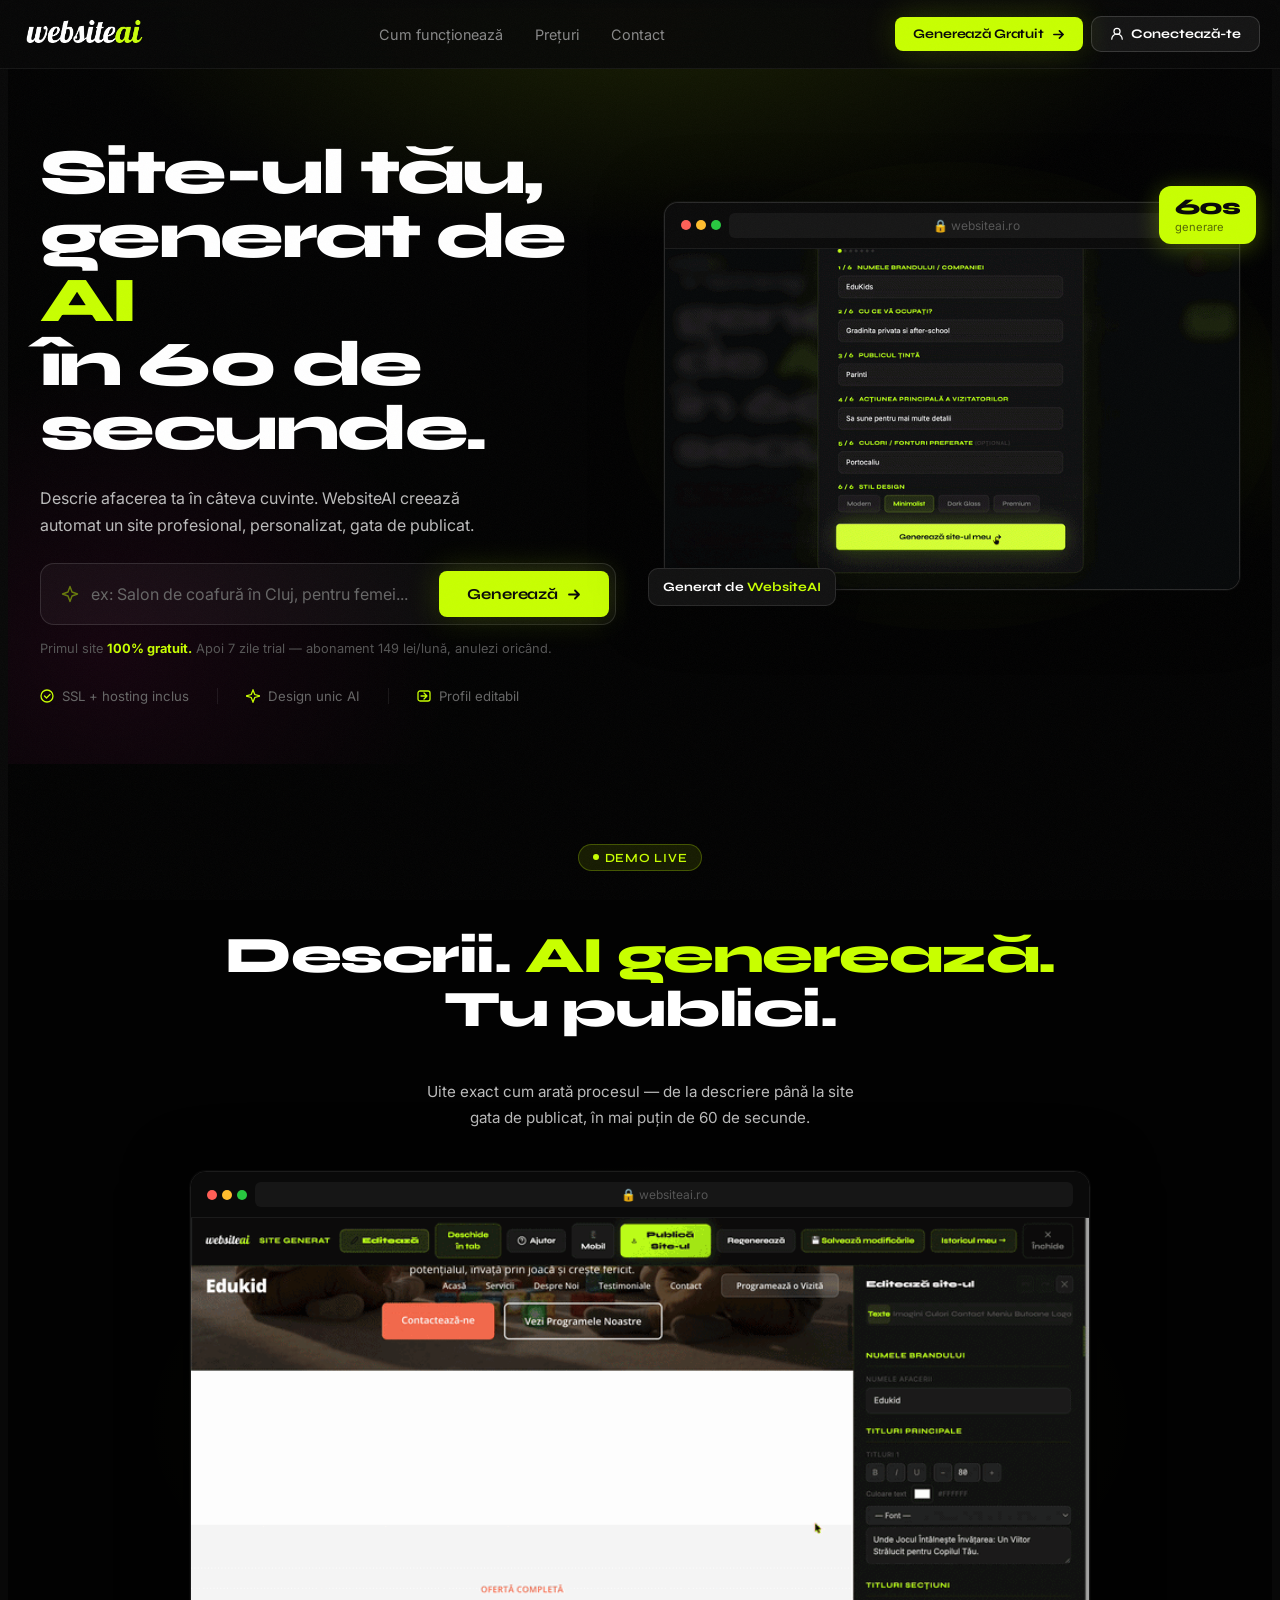
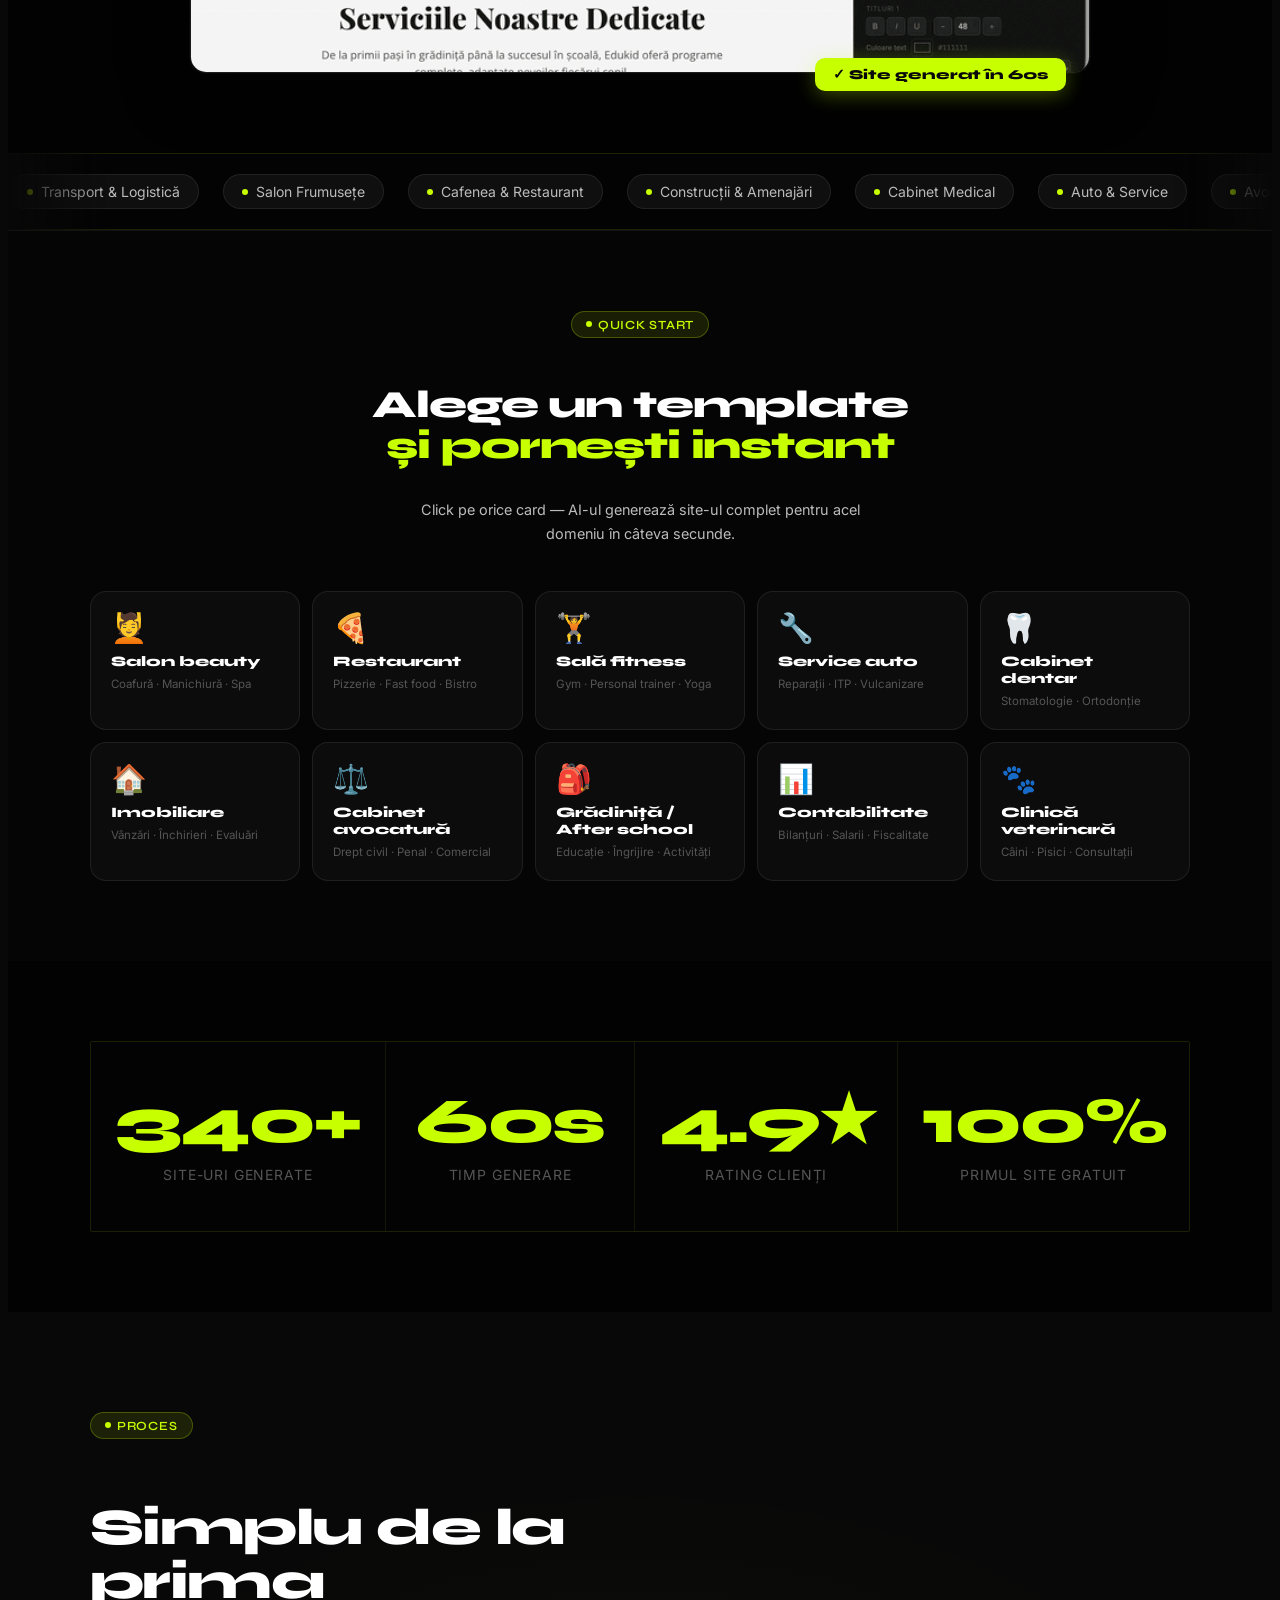
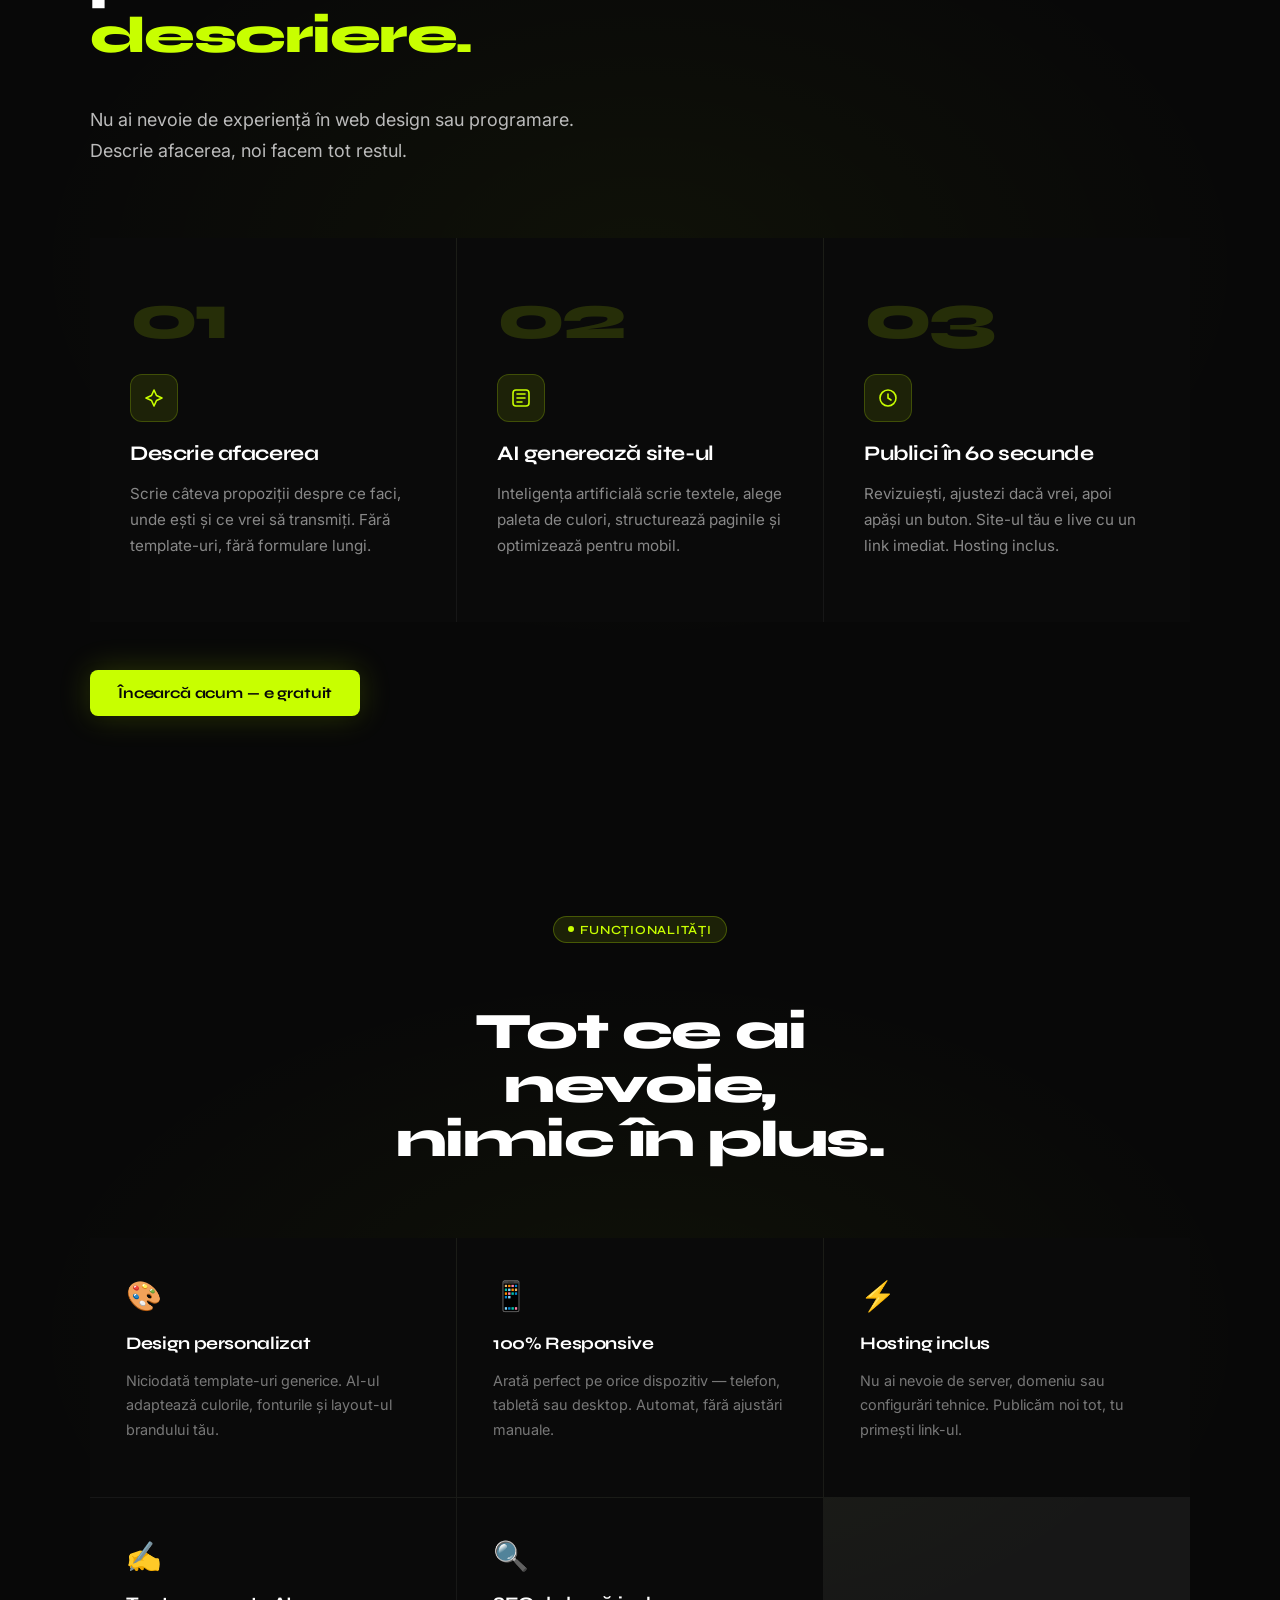
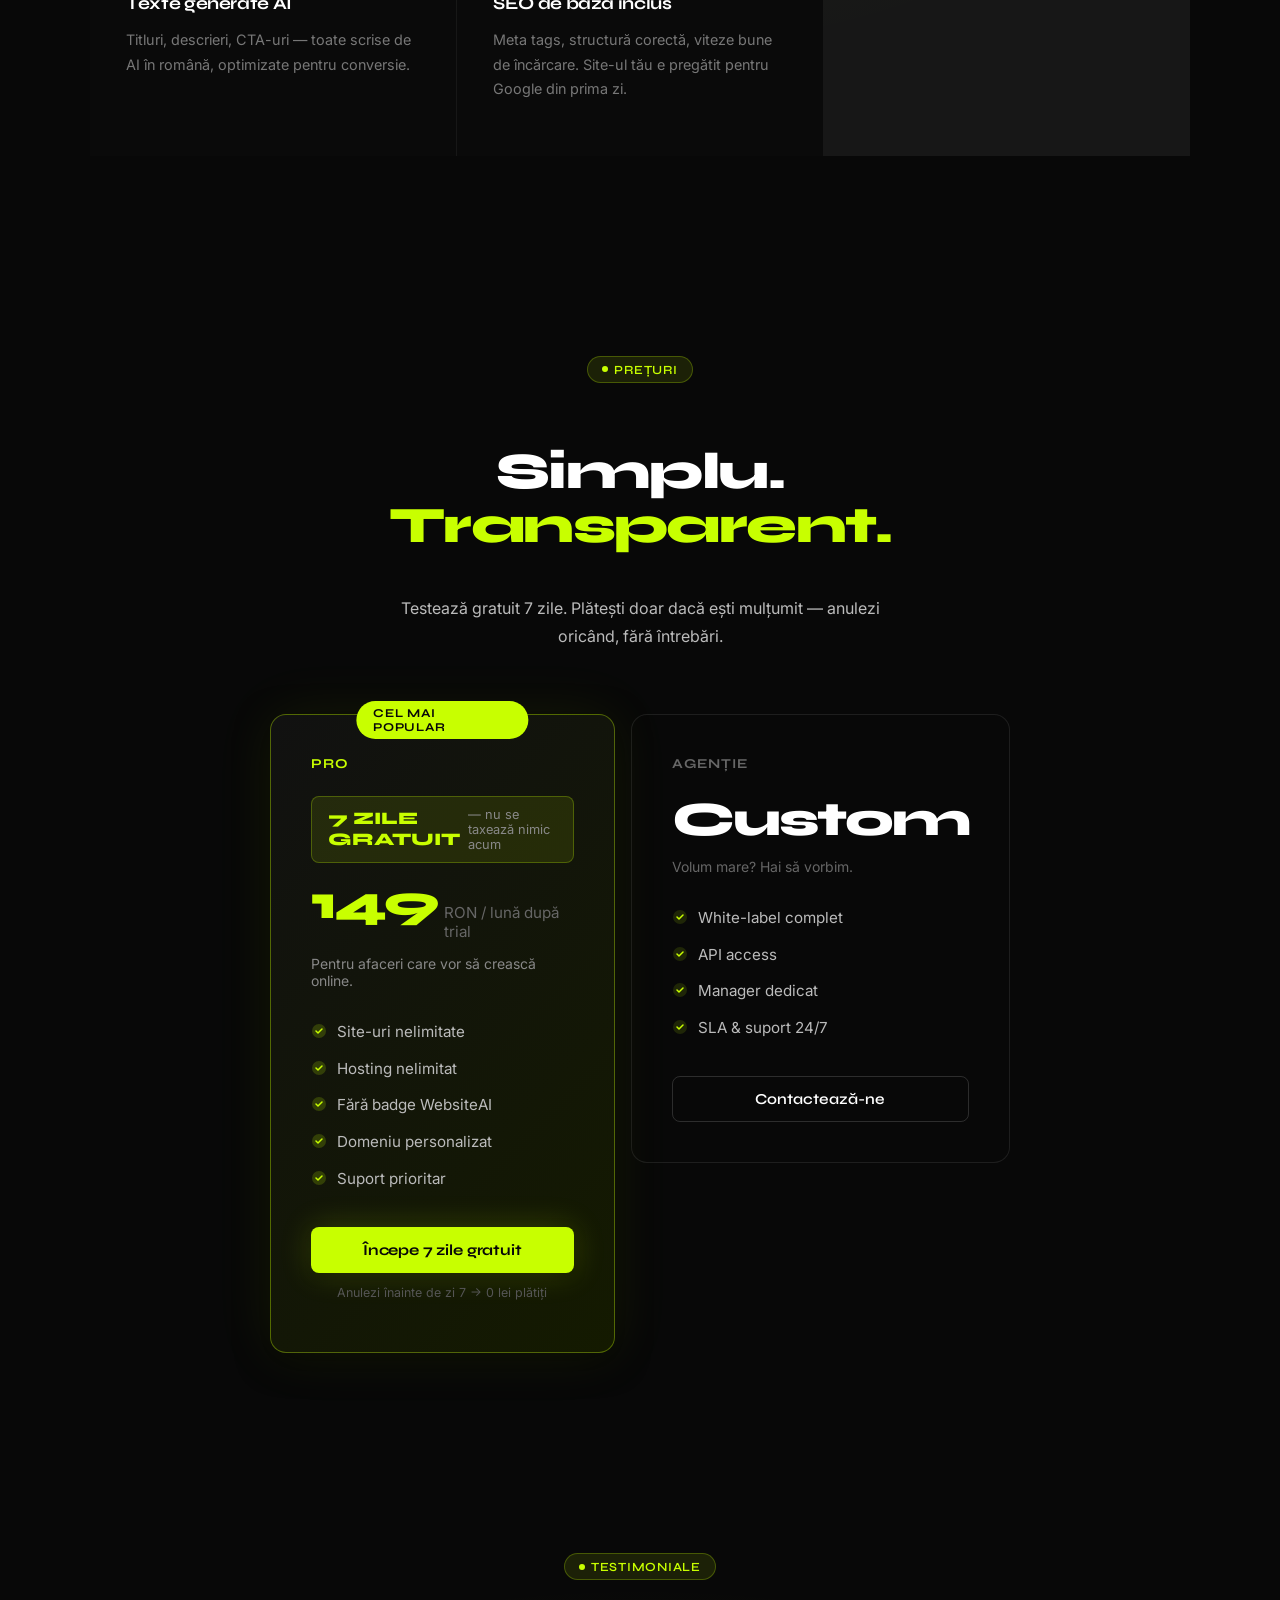
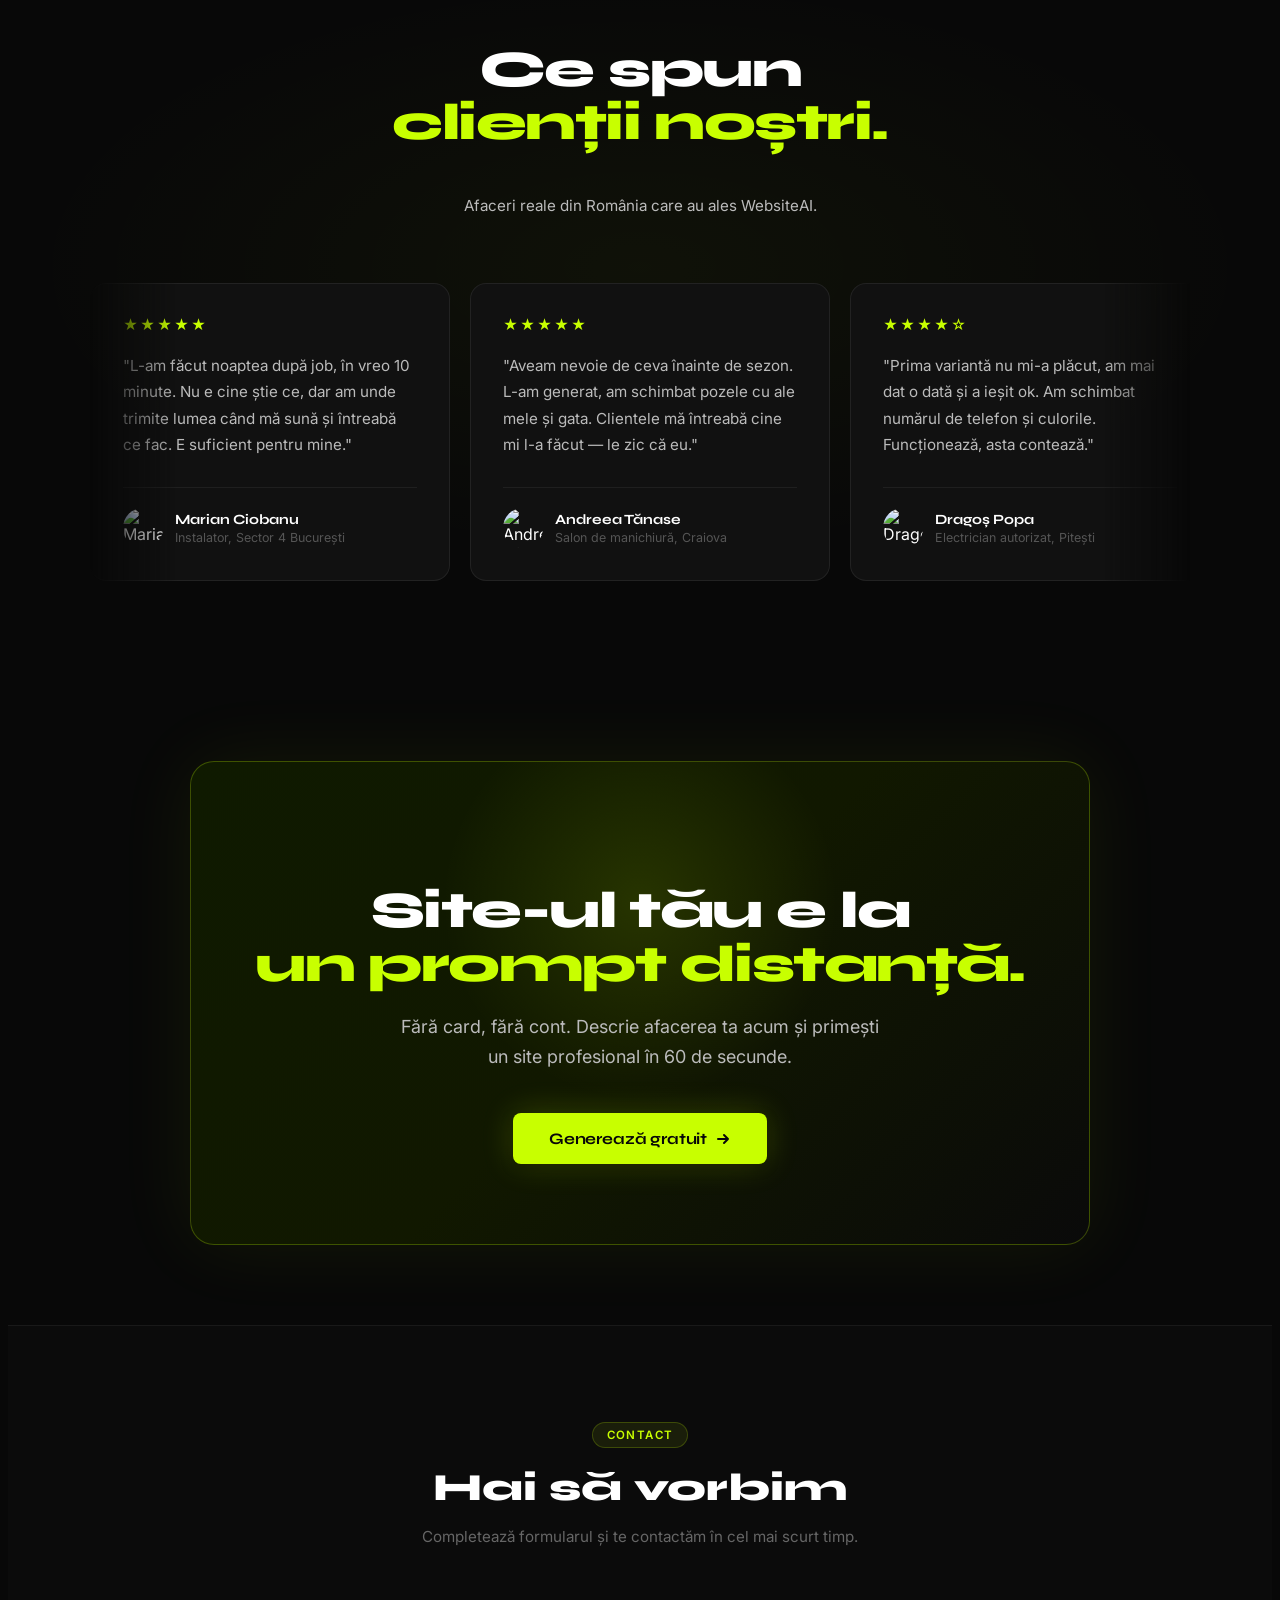
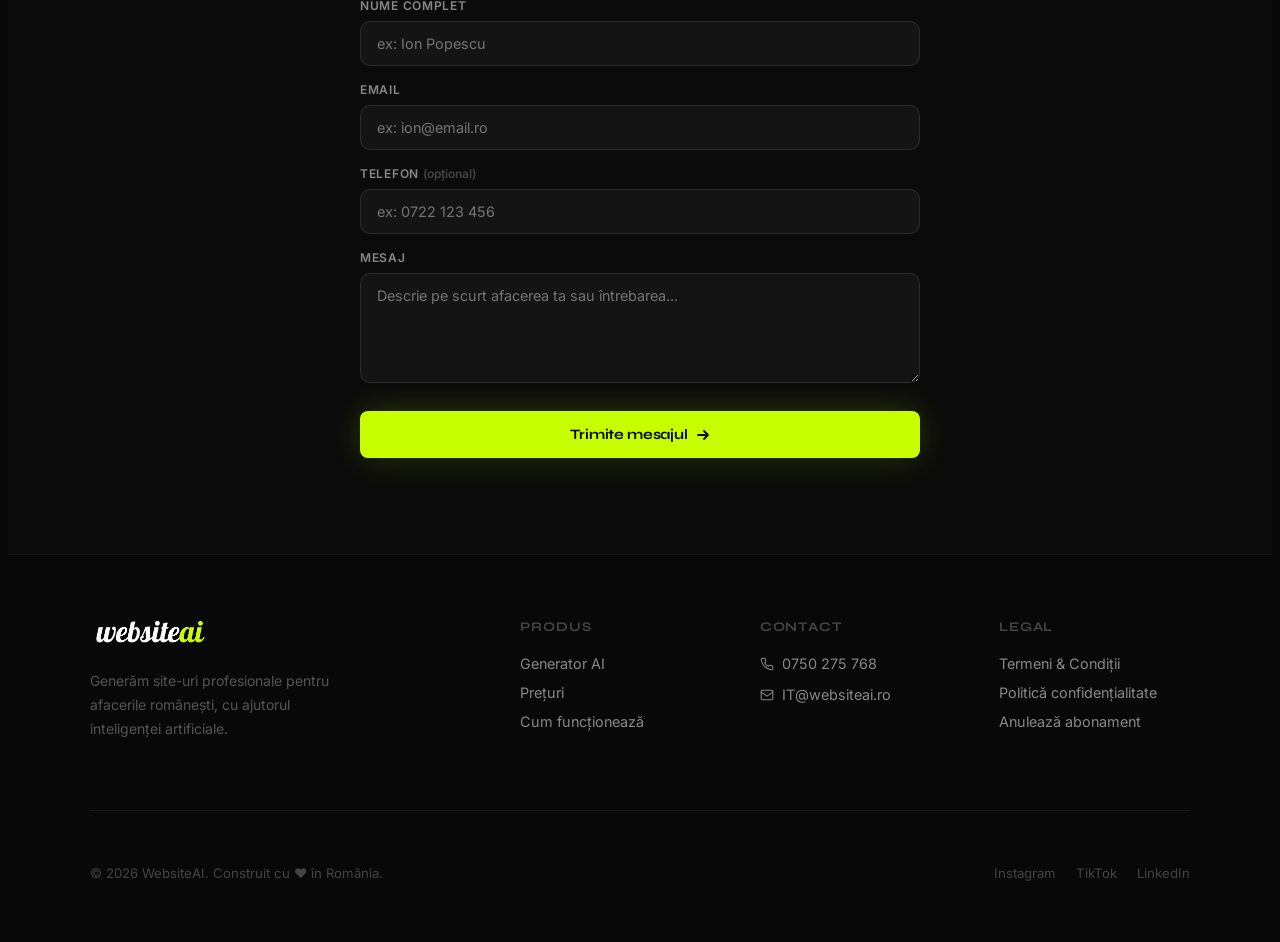
==== index.html @ 981083a0 "Add gemini-1.5-flash/8b/pro as reliable fallback models for generation" ====
<!DOCTYPE html>
<html lang="ro">
<head>
  <meta charset="UTF-8" />
  <meta name="viewport" content="width=device-width, initial-scale=1.0" />
  <title>WebsiteAI — Generează site-ul tău cu AI</title>
  <!-- Google Tag Manager -->
  <script>(function(w,d,s,l,i){w[l]=w[l]||[];w[l].push({'gtm.start':
  new Date().getTime(),event:'gtm.js'});var f=d.getElementsByTagName(s)[0],
  j=d.createElement(s),dl=l!='dataLayer'?'&l='+l:'';j.async=true;j.src=
  'https://www.googletagmanager.com/gtm.js?id='+i+dl;f.parentNode.insertBefore(j,f);
  })(window,document,'script','dataLayer','GTM-KF9Z6F26');</script>
  <!-- End Google Tag Manager -->
  <!-- TikTok Pixel Code Start -->
  <script>
  !function (w, d, t) {
    w.TiktokAnalyticsObject=t;var ttq=w[t]=w[t]||[];ttq.methods=["page","track","identify","instances","debug","on","off","once","ready","alias","group","enableCookie","disableCookie","holdConsent","revokeConsent","grantConsent"],ttq.setAndDefer=function(t,e){t[e]=function(){t.push([e].concat(Array.prototype.slice.call(arguments,0)))}};for(var i=0;i<ttq.methods.length;i++)ttq.setAndDefer(ttq,ttq.methods[i]);ttq.instance=function(t){for(
  var e=ttq._i[t]||[],n=0;n<ttq.methods.length;n++)ttq.setAndDefer(e,ttq.methods[n]);return e},ttq.load=function(e,n){var r="https://analytics.tiktok.com/i18n/pixel/events.js",o=n&&n.partner;ttq._i=ttq._i||{},ttq._i[e]=[],ttq._i[e]._u=r,ttq._t=ttq._t||{},ttq._t[e]=+new Date,ttq._o=ttq._o||{},ttq._o[e]=n||{};n=document.createElement("script")
  ;n.type="text/javascript",n.async=!0,n.src=r+"?sdkid="+e+"&lib="+t;e=document.getElementsByTagName("script")[0];e.parentNode.insertBefore(n,e)};
    ttq.load('D75DJIRC77UC6I8J1M40');
    ttq.load('D75D81BC77U71LJAAQ5G');
    ttq.page();
  }(window, document, 'ttq');
  </script>
  <!-- TikTok Pixel Code End -->
  <link rel="icon" type="image/svg+xml" href="data:image/svg+xml,%3Csvg xmlns='http://www.w3.org/2000/svg' viewBox='0 0 32 32'%3E%3Ccircle cx='16' cy='16' r='14' fill='%23C8FF00'/%3E%3Ctext x='16' y='22' text-anchor='middle' font-family='sans-serif' font-weight='800' font-size='18' fill='%23080808'%3EW%3C/text%3E%3C/svg%3E" />
  <!-- TheMarketer Tracking -->
  <script>
  window.dataLayer = window.dataLayer || [];
  (function(){
    mktr_key = "FZSUET9N";
    var mktr = document.createElement("script");
    mktr.async = true;
    mktr.src = "https://t.themarketer.com/t/j/" + mktr_key;
    var s = document.getElementsByTagName("script")[0];
    s.parentNode.insertBefore(mktr, s);
  })();
  // Fire page view events after tracker loads
  window.addEventListener('load', function() {
    dataLayer.push({ event: "__sm__view_homepage" });
    dataLayer.push({ event: "__sm__view_page" });
  });
  </script>
  <script src="https://cdn.tailwindcss.com"></script>
  <link rel="preconnect" href="https://fonts.googleapis.com" />
  <link rel="preconnect" href="https://fonts.gstatic.com" crossorigin />
  <link href="https://fonts.googleapis.com/css2?family=Syne:wght@400;600;700;800&family=Inter:wght@300;400;500;600&display=swap" rel="stylesheet" />

  <script>
    tailwind.config = {
      theme: {
        extend: {
          colors: {
            acid: '#C8FF00',
            'acid-dim': '#9FCC00',
            ink: '#080808',
            surface: '#111111',
            elevated: '#1A1A1A',
            floating: '#242424',
            muted: '#888888',
            'muted-light': '#BBBBBB',
          },
          fontFamily: {
            display: ['Syne', 'sans-serif'],
            body: ['Inter', 'sans-serif'],
          },
          letterSpacing: {
            tightest: '-0.04em',
            tighter: '-0.03em',
          },
          boxShadow: {
            'acid-glow': '0 0 40px 0 rgba(200,255,0,0.18), 0 4px 24px 0 rgba(200,255,0,0.08)',
            'acid-glow-sm': '0 0 20px 0 rgba(200,255,0,0.14)',
            'card': '0 2px 8px rgba(0,0,0,0.6), 0 8px 32px rgba(0,0,0,0.4)',
            'card-hover': '0 4px 16px rgba(0,0,0,0.7), 0 16px 48px rgba(0,0,0,0.5)',
          }
        }
      }
    }
  </script>

  <style>
    * { box-sizing: border-box; }

    body {
      background-color: #080808;
      color: #ffffff;
      font-family: 'Inter', sans-serif;
      overflow-x: hidden;
    }

    /* ── Grain texture overlay ── */
    body::before {
      content: '';
      position: fixed;
      inset: 0;
      pointer-events: none;
      z-index: 9999;
      opacity: 0.035;
      background-image: url("data:image/svg+xml,%3Csvg viewBox='0 0 256 256' xmlns='http://www.w3.org/2000/svg'%3E%3Cfilter id='noise'%3E%3CfeTurbulence type='fractalNoise' baseFrequency='0.9' numOctaves='4' stitchTiles='stitch'/%3E%3C/filter%3E%3Crect width='100%25' height='100%25' filter='url(%23noise)'/%3E%3C/svg%3E");
      background-size: 200px 200px;
    }

    /* ── Radial gradient backgrounds ── */
    .hero-bg {
      background:
        radial-gradient(ellipse 70% 55% at 50% -5%, rgba(200,255,0,0.13) 0%, transparent 65%),
        radial-gradient(ellipse 35% 35% at 88% 55%, rgba(200,255,0,0.06) 0%, transparent 55%),
        radial-gradient(ellipse 50% 70% at 8% 85%, rgba(255,30,170,0.07) 0%, transparent 55%),
        #020202;
    }

    .section-alt {
      background:
        radial-gradient(ellipse 70% 50% at 50% 50%, rgba(200,255,0,0.04) 0%, transparent 70%),
        #080808;
    }

    /* ── Typography ── */
    .heading-xl {
      font-family: 'Syne', sans-serif;
      font-weight: 800;
      font-size: clamp(2.8rem, 5vw, 4rem);
      line-height: 1.0;
      letter-spacing: -0.04em;
    }

    .heading-lg {
      font-family: 'Syne', sans-serif;
      font-weight: 800;
      font-size: clamp(2rem, 4vw, 3.5rem);
      line-height: 1.05;
      letter-spacing: -0.03em;
    }

    .heading-md {
      font-family: 'Syne', sans-serif;
      font-weight: 700;
      font-size: clamp(1.4rem, 2.5vw, 2rem);
      line-height: 1.1;
      letter-spacing: -0.02em;
    }

    .body-lg {
      font-family: 'Inter', sans-serif;
      font-size: 1.125rem;
      line-height: 1.7;
      color: #BBBBBB;
    }

    /* ── Acid highlight ── */
    .acid-text { color: #C8FF00; }

    /* ── Nav ── */
    .nav-blur {
      background: rgba(8,8,8,0.85);
      backdrop-filter: blur(20px);
      -webkit-backdrop-filter: blur(20px);
      border-bottom: 1px solid rgba(255,255,255,0.06);
    }

    /* ── Buttons ── */
    .btn-acid {
      display: inline-flex;
      align-items: center;
      gap: 8px;
      background: #C8FF00;
      color: #080808;
      font-family: 'Syne', sans-serif;
      font-weight: 700;
      font-size: 0.95rem;
      letter-spacing: -0.01em;
      padding: 14px 28px;
      border-radius: 8px;
      border: none;
      cursor: pointer;
      transition: transform 0.15s cubic-bezier(0.34,1.56,0.64,1), box-shadow 0.15s ease, background 0.15s ease;
      box-shadow: 0 0 32px rgba(200,255,0,0.2), 0 4px 12px rgba(0,0,0,0.4);
      text-decoration: none;
      white-space: nowrap;
    }
    .btn-acid:hover {
      background: #d8ff33;
      transform: translateY(-2px) scale(1.02);
      box-shadow: 0 0 48px rgba(200,255,0,0.35), 0 8px 24px rgba(0,0,0,0.5);
    }
    .btn-acid:active {
      transform: translateY(0) scale(0.99);
    }
    .btn-acid:focus-visible {
      outline: 2px solid #C8FF00;
      outline-offset: 3px;
    }

    .btn-ghost {
      display: inline-flex;
      align-items: center;
      gap: 8px;
      background: transparent;
      color: #ffffff;
      font-family: 'Syne', sans-serif;
      font-weight: 600;
      font-size: 0.95rem;
      padding: 13px 27px;
      border-radius: 8px;
      border: 1px solid rgba(255,255,255,0.15);
      cursor: pointer;
      transition: transform 0.15s cubic-bezier(0.34,1.56,0.64,1), border-color 0.15s ease, background 0.15s ease;
      text-decoration: none;
      white-space: nowrap;
    }
    .btn-ghost:hover {
      border-color: rgba(200,255,0,0.4);
      background: rgba(200,255,0,0.06);
      transform: translateY(-1px);
    }
    .btn-ghost:active { transform: translateY(0); }
    .btn-ghost:focus-visible { outline: 2px solid #C8FF00; outline-offset: 3px; }

    /* ── Input ── */
    .ai-input-wrap {
      background: rgba(255,255,255,0.04);
      border: 1px solid rgba(255,255,255,0.12);
      border-radius: 14px;
      padding: 6px 6px 6px 20px;
      display: flex;
      align-items: center;
      gap: 12px;
      transition: border-color 0.2s ease, box-shadow 0.2s ease;
    }
    .ai-input-wrap:focus-within {
      border-color: rgba(200,255,0,0.5);
      box-shadow: 0 0 0 3px rgba(200,255,0,0.08), 0 0 40px rgba(200,255,0,0.10);
    }
    .ai-input {
      flex: 1;
      background: transparent;
      border: none;
      outline: none;
      color: #ffffff;
      font-family: 'Inter', sans-serif;
      font-size: 1rem;
      line-height: 1.5;
      min-width: 0;
    }
    .ai-input::placeholder { color: #666; }
    @keyframes spin { from { transform: rotate(0deg); } to { transform: rotate(360deg); } }

    /* ── Cards ── */
    .site-card {
      background: #0A0A0A;
      border: 1px solid rgba(255,255,255,0.08);
      border-radius: 12px;
      overflow: hidden;
      transition: transform 0.25s cubic-bezier(0.34,1.56,0.64,1), box-shadow 0.25s ease, border-color 0.25s ease;
      box-shadow: 0 2px 8px rgba(0,0,0,0.8), 0 8px 32px rgba(0,0,0,0.6);
    }
    .site-card:hover {
      transform: translateY(-5px);
      box-shadow: 0 4px 16px rgba(0,0,0,0.8), 0 16px 48px rgba(0,0,0,0.7);
      border-color: rgba(200,255,0,0.3);
    }
    .site-card img {
      width: 100%;
      height: 200px;
      object-fit: cover;
      object-position: top;
      display: block;
      transition: transform 0.4s ease;
    }
    .site-card:hover img { transform: scale(1.04); }

    /* ── Step number ── */
    .step-num {
      font-family: 'Syne', sans-serif;
      font-weight: 800;
      font-size: 4rem;
      line-height: 1;
      letter-spacing: -0.04em;
      color: rgba(200,255,0,0.15);
      transition: color 0.25s ease;
    }
    .step-item:hover .step-num { color: rgba(200,255,0,0.4); }

    /* ── Pricing card ── */
    .pricing-card {
      background: #080808;
      border: 1px solid rgba(255,255,255,0.09);
      border-radius: 16px;
      padding: 40px;
      transition: transform 0.25s cubic-bezier(0.34,1.56,0.64,1), border-color 0.2s ease;
    }
    .pricing-card:hover {
      transform: translateY(-4px);
    }
    .pricing-card.featured {
      background: linear-gradient(135deg, #111111 0%, #141a00 100%);
      border-color: rgba(200,255,0,0.35);
      box-shadow: 0 0 60px rgba(200,255,0,0.08), 0 8px 32px rgba(0,0,0,0.5);
    }
    .pricing-card.featured:hover {
      border-color: rgba(200,255,0,0.55);
      box-shadow: 0 0 80px rgba(200,255,0,0.14), 0 12px 48px rgba(0,0,0,0.6);
    }

    .check-item {
      display: flex;
      align-items: flex-start;
      gap: 10px;
      font-family: 'Inter', sans-serif;
      font-size: 0.95rem;
      color: #BBBBBB;
      line-height: 1.5;
    }
    .check-item svg { flex-shrink: 0; margin-top: 2px; }

    /* ── Marquee ── */
    .marquee-track {
      display: flex;
      gap: 24px;
      animation: marquee 28s linear infinite;
      will-change: transform;
    }
    .marquee-track:hover { animation-play-state: paused; }
    @keyframes marquee {
      0%   { transform: translateX(0); }
      100% { transform: translateX(-50%); }
    }
    .marquee-pill {
      display: flex;
      align-items: center;
      gap: 8px;
      background: rgba(255,255,255,0.05);
      border: 1px solid rgba(255,255,255,0.08);
      border-radius: 100px;
      padding: 8px 18px;
      white-space: nowrap;
      font-size: 0.875rem;
      font-family: 'Inter', sans-serif;
      color: #BBBBBB;
    }
    .marquee-pill-dot {
      width: 6px; height: 6px;
      border-radius: 50%;
      background: #C8FF00;
      flex-shrink: 0;
    }

    /* ── Badge ── */
    .badge {
      display: inline-flex;
      align-items: center;
      gap: 6px;
      background: rgba(200,255,0,0.1);
      border: 1px solid rgba(200,255,0,0.25);
      border-radius: 100px;
      padding: 5px 14px;
      font-family: 'Syne', sans-serif;
      font-weight: 600;
      font-size: 0.78rem;
      letter-spacing: 0.06em;
      text-transform: uppercase;
      color: #C8FF00;
    }
    .badge-dot { width: 6px; height: 6px; border-radius: 50%; background: #C8FF00; animation: pulse-dot 1.8s ease-in-out infinite; }
    @keyframes pulse-dot {
      0%, 100% { opacity: 1; transform: scale(1); }
      50% { opacity: 0.5; transform: scale(0.75); }
    }

    /* ── Divider ── */
    .divider { border: none; border-top: 1px solid rgba(255,255,255,0.06); }

    /* ── Stat ── */
    .stat-num {
      font-family: 'Syne', sans-serif;
      font-weight: 800;
      font-size: clamp(2.5rem, 5vw, 4rem);
      letter-spacing: -0.04em;
      color: #C8FF00;
      line-height: 1;
    }

    /* ── Nav link ── */
    .nav-link {
      font-family: 'Inter', sans-serif;
      font-size: 0.9rem;
      color: #888;
      text-decoration: none;
      transition: color 0.15s ease;
      cursor: pointer;
    }
    .nav-link:hover { color: #fff; }

    /* ── Scroll fade-in ── */
    .fade-up {
      opacity: 0;
      transform: translateY(28px);
      transition: opacity 0.55s ease, transform 0.55s ease;
    }
    .fade-up.visible {
      opacity: 1;
      transform: translateY(0);
    }

    /* ── Chat demo widget ── */
    .chat-widget {
      background: #1A1A1A;
      border: 1px solid rgba(255,255,255,0.1);
      border-radius: 16px;
      overflow: hidden;
      box-shadow: 0 8px 40px rgba(0,0,0,0.7);
      width: 340px;
    }
    .chat-header {
      background: rgba(200,255,0,0.08);
      border-bottom: 1px solid rgba(200,255,0,0.15);
      padding: 14px 18px;
      display: flex;
      align-items: center;
      gap: 10px;
    }
    .chat-msg {
      padding: 10px 14px;
      border-radius: 12px;
      font-family: 'Inter', sans-serif;
      font-size: 0.875rem;
      line-height: 1.5;
      max-width: 80%;
    }
    .chat-msg-ai {
      background: rgba(255,255,255,0.06);
      border: 1px solid rgba(255,255,255,0.08);
      color: #DDD;
      border-radius: 12px 12px 12px 4px;
    }
    .chat-msg-user {
      background: rgba(200,255,0,0.12);
      border: 1px solid rgba(200,255,0,0.2);
      color: #C8FF00;
      border-radius: 12px 12px 4px 12px;
      align-self: flex-end;
    }

    /* ── Ticker ── */
    .overflow-hidden-mask {
      -webkit-mask-image: linear-gradient(to right, transparent 0%, black 8%, black 92%, transparent 100%);
      mask-image: linear-gradient(to right, transparent 0%, black 8%, black 92%, transparent 100%);
      overflow: hidden;
    }

    /* ── Recent generations ── */
    .recent-grid {
      display: grid;
      grid-template-columns: repeat(3, 1fr);
      gap: 20px;
    }
    .recent-card {
      background: #0A0A0A;
      border: 1px solid rgba(255,255,255,0.07);
      border-radius: 14px;
      overflow: hidden;
      transition: transform 0.25s cubic-bezier(0.34,1.56,0.64,1), box-shadow 0.25s ease, border-color 0.25s ease;
      box-shadow: 0 2px 8px rgba(0,0,0,0.7), 0 8px 28px rgba(0,0,0,0.5);
    }
    .recent-card:hover {
      transform: translateY(-5px);
      box-shadow: 0 4px 16px rgba(0,0,0,0.8), 0 16px 48px rgba(0,0,0,0.6);
      border-color: rgba(200,255,0,0.25);
    }
    .recent-card-banner {
      height: 160px;
      display: flex;
      align-items: center;
      justify-content: center;
      position: relative;
      overflow: hidden;
    }
    .recent-card-initial {
      font-family: 'Syne', sans-serif;
      font-weight: 800;
      font-size: 3.5rem;
      line-height: 1;
      letter-spacing: -0.04em;
      color: rgba(255,255,255,0.18);
      user-select: none;
    }
    .recent-card-iframe {
      position: absolute;
      top: 0;
      left: 0;
      width: 1280px;
      height: 800px;
      border: none;
      pointer-events: none;
      transform: scale(0.22);
      transform-origin: top left;
    }
    .recent-skeleton {
      background: linear-gradient(90deg, rgba(255,255,255,0.04) 25%, rgba(255,255,255,0.07) 50%, rgba(255,255,255,0.04) 75%);
      background-size: 200% 100%;
      animation: shimmer 1.5s ease-in-out infinite;
      border-radius: 4px;
    }
    @keyframes shimmer {
      0% { background-position: 200% 0; }
      100% { background-position: -200% 0; }
    }

    /* ══ MOBILE ══ */
    @media (max-width: 768px) {
      .nav-links { display: none !important; }
      .heading-xl { font-size: clamp(2rem, 8vw, 2.8rem) !important; }

      .hero-section { padding-top: 80px !important; padding-bottom: 32px !important; }
      .hero-grid { grid-template-columns: 1fr !important; gap: 20px !important; }
      .hero-mockup { display: none !important; }
      .hero-gif2-mobile { display: block !important; }
      .hero-grid > div:first-child h1 { margin-bottom: 14px !important; }
      .hero-grid > div:first-child > p.body-lg { margin-bottom: 20px !important; font-size: 0.95rem !important; }
      .hero-grid > div:first-child .trust-row { display: none !important; }

      .ai-input-wrap {
        flex-direction: column !important;
        align-items: stretch !important;
        padding: 12px !important;
        gap: 10px !important;
      }
      .ai-input-wrap .btn-acid { width: 100% !important; justify-content: center !important; }
      .ai-input { padding: 4px 0 !important; }

      .trust-sep { display: none !important; }
      .trust-row { gap: 12px !important; }

      .stats-grid { grid-template-columns: repeat(2, 1fr) !important; }
      .stats-grid > div { border-right: none !important; text-align: center !important; display: flex; flex-direction: column; align-items: center; justify-content: center; padding: 32px 16px !important; overflow: hidden; }
      .stats-grid > div:nth-child(-n+2) { border-bottom: 1px solid rgba(200,255,0,0.08) !important; }
      .stats-grid > div:nth-child(odd) { border-right: 1px solid rgba(200,255,0,0.08) !important; }
      .stat-num { font-size: clamp(2rem, 8vw, 2.8rem) !important; }
      .stats-grid > div > div:last-child { font-size: 0.72rem !important; letter-spacing: 0.04em !important; white-space: nowrap; }

      .steps-grid { grid-template-columns: 1fr !important; }
      .step-item { padding: 32px 24px !important; }

      .features-grid { grid-template-columns: 1fr 1fr !important; }
      .features-grid > div { padding: 28px 20px !important; }

      .pricing-grid { grid-template-columns: 1fr !important; }
      .pricing-card { padding: 32px 24px !important; }

      .testimonials-grid { grid-template-columns: 1fr !important; }

      .footer-grid { grid-template-columns: 1fr 1fr !important; gap: 32px !important; }
      .footer-brand { grid-column: 1 / -1 !important; }

      .cta-banner-inner { padding: 48px 24px !important; }

      .recent-grid { grid-template-columns: 1fr !important; }

      .brief-outer { padding: 16px !important; align-items: flex-start !important; padding-top: 24px !important; }
      .brief-modal { padding: 28px 20px !important; }
      #generate-overlay { overflow-y: auto !important; }

      .preview-toolbar-logo span { display: none !important; }
      .preview-toolbar-logo img { height: 16px !important; }
      .preview-toolbar { padding: 8px 10px !important; gap: 0 !important; }
      .preview-toolbar-btns { overflow-x: auto !important; gap: 6px !important; -webkit-overflow-scrolling: touch; flex-wrap: nowrap !important; padding-bottom: 4px; scrollbar-width: none; -ms-overflow-style: none; mask-image: linear-gradient(to right, #000 85%, transparent 100%); -webkit-mask-image: linear-gradient(to right, #000 85%, transparent 100%); }
      .preview-toolbar-btns::-webkit-scrollbar { display: none; }
      .preview-toolbar-btns.scrolled-end { mask-image: none; -webkit-mask-image: none; }
      .preview-toolbar-btns > * { flex-shrink: 0 !important; font-size: 0.72rem !important; padding: 7px 10px !important; }
      /* #btn-regenerate visible on mobile */
      #gallery-toast { display: none !important; }

      .preview-content { flex-direction: column !important; }
      #editor-sidebar { width: 100% !important; height: 45vh !important; border-left: none !important; border-top: 1px solid rgba(200,255,0,0.15) !important; }
      #editor-sidebar .editor-tab-panel { min-height: 0 !important; }
      #editor-sidebar > div:first-child > div:last-child { overflow-x: auto !important; flex-wrap: nowrap !important; -webkit-overflow-scrolling: touch; }
      #preview-iframe { min-height: 200px !important; }
      #preview-panel { height: 100dvh !important; }
    }
    #preview-iframe.mob-preview {
      width: 390px !important;
      max-width: 390px !important;
      flex: none !important;
      height: 812px !important;
      margin: 16px auto !important;
      border-radius: 36px !important;
      border: 8px solid #2a2a2a !important;
      box-shadow: 0 0 0 2px #1a1a1a, 0 24px 80px rgba(0,0,0,0.6) !important;
    }

  </style>
</head>

<body>
<!-- Google Tag Manager (noscript) -->
<noscript><iframe src="https://www.googletagmanager.com/ns.html?id=GTM-KF9Z6F26"
height="0" width="0" style="display:none;visibility:hidden"></iframe></noscript>
<!-- End Google Tag Manager (noscript) -->

<!-- ══════════════════════ NAV ══════════════════════ -->
<nav class="nav-blur" style="position:fixed;top:0;left:0;right:0;z-index:1000;">
  <div style="max-width:1280px;margin:0 auto;padding:0 20px;height:68px;display:flex;align-items:center;justify-content:space-between;gap:12px;">
    <!-- Logo -->
    <a href="#" style="display:flex;align-items:center;gap:10px;text-decoration:none;flex-shrink:0;">
      <img src="websiteai-logo.png" alt="WebsiteAI" style="height:32px;width:auto;object-fit:contain;display:block;" />
    </a>

    <!-- Links desktop -->
    <div class="nav-links" style="display:flex;align-items:center;gap:32px;">
      <a class="nav-link" href="#cum-functioneaza">Cum funcționează</a>
      <a class="nav-link" href="#preturi">Prețuri</a>
      <a class="nav-link" href="#contact">Contact</a>
      <a class="nav-link" href="/dashboard" id="nav-dashboard-link" style="display:none;">Panou control</a>
    </div>

    <!-- Dreapta: CTA + avatar + hamburger -->
    <div style="display:flex;align-items:center;gap:8px;flex-shrink:0;">

      <!-- CTA — logged out -->
      <a href="#generator" id="nav-cta-loggedout" class="btn-acid" style="padding:9px 18px;font-size:0.82rem;">
        Generează Gratuit
        <svg width="13" height="13" viewBox="0 0 14 14" fill="none"><path d="M2 7h10M8 3l4 4-4 4" stroke="#080808" stroke-width="1.8" stroke-linecap="round" stroke-linejoin="round"/></svg>
      </a>
      <!-- Login button — logged out -->
      <button id="nav-login-btn" onclick="openLoginModal(function(){_restoreLastSession();})" style="background:rgba(255,255,255,0.06);border:1px solid rgba(255,255,255,0.15);border-radius:10px;padding:9px 18px;color:#fff;font-family:'Syne',sans-serif;font-weight:700;font-size:0.82rem;cursor:pointer;transition:background 0.15s;display:inline-flex;align-items:center;gap:7px;" onmouseenter="this.style.background='rgba(255,255,255,0.1)'" onmouseleave="this.style.background='rgba(255,255,255,0.06)'">
        <svg width="14" height="14" viewBox="0 0 16 16" fill="none"><circle cx="8" cy="5" r="3.5" stroke="#fff" stroke-width="1.4"/><path d="M2 14c0-3.3 2.7-6 6-6s6 2.7 6 6" stroke="#fff" stroke-width="1.4" stroke-linecap="round"/></svg>
        Conectează-te
      </button>

      <!-- Avatar — logged in -->
      <a href="/dashboard" id="nav-user-area" style="display:none;align-items:center;gap:8px;text-decoration:none;background:rgba(200,255,0,0.1);border:1px solid rgba(200,255,0,0.25);border-radius:10px;padding:6px 12px;">
        <div id="nav-avatar" style="width:30px;height:30px;border-radius:50%;background:rgba(200,255,0,0.25);display:flex;align-items:center;justify-content:center;font-family:'Syne',sans-serif;font-weight:800;font-size:0.8rem;color:#C8FF00;overflow:hidden;flex-shrink:0;border:1.5px solid rgba(200,255,0,0.4);"></div>
        <span id="nav-username" style="font-family:'Syne',sans-serif;font-weight:700;font-size:0.78rem;color:#C8FF00;max-width:110px;overflow:hidden;text-overflow:ellipsis;white-space:nowrap;"></span>
      </a>

      <!-- Hamburger (mobil) -->
      <button id="nav-hamburger" aria-label="Meniu" style="display:none;background:none;border:1px solid rgba(255,255,255,0.15);border-radius:8px;padding:8px 10px;cursor:pointer;flex-direction:column;gap:4px;flex-shrink:0;">
        <span style="display:block;width:18px;height:2px;background:#fff;border-radius:2px;transition:transform 0.2s,opacity 0.2s;"></span>
        <span style="display:block;width:18px;height:2px;background:#fff;border-radius:2px;transition:transform 0.2s,opacity 0.2s;"></span>
        <span style="display:block;width:18px;height:2px;background:#fff;border-radius:2px;transition:transform 0.2s,opacity 0.2s;"></span>
      </button>
    </div>
  </div>

  <!-- Mobile dropdown -->
  <div id="nav-mobile-menu" style="display:none;background:rgba(8,8,8,0.99);border-top:1px solid rgba(255,255,255,0.08);padding:12px 20px 20px;flex-direction:column;gap:0;">
    <a href="#cum-functioneaza" class="nav-mob-link" onclick="closeMobileMenu()">Cum funcționează</a>
    <a href="#preturi" class="nav-mob-link" onclick="closeMobileMenu()">Prețuri</a>
    <a href="#contact" class="nav-mob-link" onclick="closeMobileMenu()">Contact</a>
    <div style="height:1px;background:rgba(255,255,255,0.06);margin:8px 0;"></div>
    <a href="#" id="nav-mob-generate" class="nav-mob-link" onclick="closeMobileMenu();setTimeout(function(){if(typeof openOverlay==='function'){openOverlay();}else{document.getElementById('generator').scrollIntoView({behavior:'smooth'});}},100);return false;" style="color:#C8FF00;font-weight:600;">Generează Gratuit →</a>
    <a href="#" id="nav-mob-login" class="nav-mob-link" onclick="closeMobileMenu();setTimeout(function(){openLoginModal(function(){_restoreLastSession();});},100);return false;" style="color:#fff;font-weight:600;">Conectează-te →</a>
    <a href="/dashboard" id="nav-mob-dashboard" class="nav-mob-link" style="display:none;color:#C8FF00;font-weight:600;" onclick="closeMobileMenu()">Dashboard →</a>
  </div>
</nav>

<style>
.nav-mob-link{display:block;font-family:'Inter',sans-serif;font-size:1rem;color:#aaa;padding:13px 4px;border-bottom:1px solid rgba(255,255,255,0.05);text-decoration:none;}
.nav-mob-link:last-child{border-bottom:none;}
@media(max-width:768px){
  #nav-hamburger{display:flex!important;}
  .nav-links{display:none!important;}
  #nav-username{display:none!important;}
  #nav-cta-loggedout{display:none!important;}
}
</style>

<script>
(function(){
  var btn = document.getElementById('nav-hamburger');
  var menu = document.getElementById('nav-mobile-menu');
  var open = false;
  btn.addEventListener('click', function(){
    open = !open;
    menu.style.display = open ? 'flex' : 'none';
    var bars = btn.querySelectorAll('span');
    if(open){
      bars[0].style.transform='translateY(6px) rotate(45deg)';
      bars[1].style.opacity='0';
      bars[2].style.transform='translateY(-6px) rotate(-45deg)';
    } else {
      bars[0].style.transform=''; bars[1].style.opacity='1'; bars[2].style.transform='';
    }
  });
  window.closeMobileMenu = function(){
    open=false; menu.style.display='none';
    var bars=btn.querySelectorAll('span');
    bars[0].style.transform=''; bars[1].style.opacity='1'; bars[2].style.transform='';
  };
})();
</script>


<script>
(function() {
  try {
    var session = localStorage.getItem('ws_session');
    var user = JSON.parse(localStorage.getItem('ws_user') || 'null');
    if (session && user) {
      document.getElementById('nav-cta-loggedout').style.display = 'none';
      document.getElementById('nav-login-btn').style.display = 'none';
      document.getElementById('nav-dashboard-link').style.display = 'inline';
      var userArea = document.getElementById('nav-user-area');
      userArea.setAttribute('style', 'display:flex!important;align-items:center;gap:8px;text-decoration:none;background:rgba(200,255,0,0.1);border:1px solid rgba(200,255,0,0.25);border-radius:10px;padding:6px 12px;');
      var uname = (user.name || user.email || '').split(' ')[0];
      document.getElementById('nav-username').textContent = uname;
      var avatarEl = document.getElementById('nav-avatar');
      if (user.picture) {
        var img = document.createElement('img');
        img.src = user.picture;
        img.style.cssText = 'width:100%;height:100%;object-fit:cover;border-radius:50%;';
        avatarEl.appendChild(img);
      } else {
        avatarEl.textContent = (user.name || 'U')[0].toUpperCase();
      }
      // Mobile dropdown: show Dashboard, hide generate/login
      var mobGen = document.getElementById('nav-mob-generate');
      var mobDash = document.getElementById('nav-mob-dashboard');
      var mobLogin = document.getElementById('nav-mob-login');
      if (mobGen) mobGen.style.display = 'none';
      if (mobLogin) mobLogin.style.display = 'none';
      if (mobDash) mobDash.style.display = 'block';
    }
  } catch(e) {}
})();
</script>

<!-- ══════════════════════ HERO ══════════════════════ -->
<section class="hero-bg hero-section" style="padding:80px 24px 60px;" id="generator">
  <div class="hero-grid" style="max-width:1200px;margin:0 auto;display:grid;grid-template-columns:1fr 1fr;gap:48px;align-items:center;">

    <!-- Left: copy + input -->
    <div>
      <h1 class="heading-xl" style="margin-bottom:24px;">
        Site-ul tău,<br />
        generat de <span class="acid-text">AI</span><br />
        în 60 de secunde.
      </h1>

      <p class="body-lg" style="max-width:480px;margin-bottom:24px;font-size:1rem;">
        Descrie afacerea ta în câteva cuvinte. WebsiteAI creează automat un site profesional, personalizat, gata de publicat.
      </p>

      <!-- AI Generator Input -->
      <div class="ai-input-wrap" style="margin-bottom:14px;">
        <svg width="18" height="18" viewBox="0 0 18 18" fill="none" style="flex-shrink:0;opacity:0.45;">
          <path d="M9 1.5L11 7l5.5 2L11 11l-2 5.5-2-5.5L1.5 9l5.5-2 2-5.5z" stroke="#C8FF00" stroke-width="1.4" stroke-linejoin="round"/>
        </svg>
        <input
          id="main-description"
          class="ai-input"
          type="text"
          placeholder="ex: Salon de coafură în Cluj, pentru femei..."
          style="padding:12px 0;"
        />
        <button id="btn-generate-hero" class="btn-acid" style="flex-shrink:0;">
          Generează
          <svg width="15" height="15" viewBox="0 0 15 15" fill="none"><path d="M3 7.5h9M9 3.5l4 4-4 4" stroke="#080808" stroke-width="1.8" stroke-linecap="round" stroke-linejoin="round"/></svg>
        </button>
      </div>

      <p style="font-family:'Inter',sans-serif;font-size:0.8rem;color:#555;margin-bottom:28px;line-height:1.6;">
        Primul site <strong style="color:#C8FF00;">100% gratuit.</strong> Apoi 7 zile trial — abonament 149 lei/lună, anulezi oricând.
      </p>

      <!-- Trust -->
      <div class="trust-row" style="display:flex;align-items:center;gap:28px;flex-wrap:wrap;">
        <div style="display:flex;align-items:center;gap:8px;font-size:0.825rem;font-family:'Inter',sans-serif;color:#666;">
          <svg width="14" height="14" viewBox="0 0 14 14" fill="none"><circle cx="7" cy="7" r="6" stroke="#C8FF00" stroke-width="1.3"/><path d="M4.5 7l2 2 3.5-3.5" stroke="#C8FF00" stroke-width="1.3" stroke-linecap="round" stroke-linejoin="round"/></svg>
          SSL + hosting inclus
        </div>
        <div class="trust-sep" style="width:1px;height:16px;background:rgba(255,255,255,0.08);"></div>
        <div style="display:flex;align-items:center;gap:8px;font-size:0.825rem;font-family:'Inter',sans-serif;color:#666;">
          <svg width="14" height="14" viewBox="0 0 14 14" fill="none"><path d="M7 1l1.8 4.5L14 7l-5.2 1.5L7 13l-1.8-4.5L0 7l5.2-1.5z" stroke="#C8FF00" stroke-width="1.3"/></svg>
          Design unic AI
        </div>
        <div class="trust-sep" style="width:1px;height:16px;background:rgba(255,255,255,0.08);"></div>
        <div style="display:flex;align-items:center;gap:8px;font-size:0.825rem;font-family:'Inter',sans-serif;color:#666;">
          <svg width="14" height="14" viewBox="0 0 14 14" fill="none"><path d="M4 7h6M7 4l3 3-3 3" stroke="#C8FF00" stroke-width="1.3" stroke-linecap="round" stroke-linejoin="round"/><rect x="1" y="2" width="12" height="10" rx="2" stroke="#C8FF00" stroke-width="1.3"/></svg>
          Profil editabil
        </div>
      </div>
    </div>

    <!-- Mobile-only gif2 preview (hidden on desktop) -->
    <div class="hero-gif2-mobile" style="display:none;position:relative;margin-top:4px;">
      <div style="border-radius:12px;overflow:hidden;border:1px solid rgba(255,255,255,0.1);box-shadow:0 4px 32px rgba(0,0,0,0.7);">
        <!-- mini URL bar -->
        <div style="background:#0A0A0A;border-bottom:1px solid rgba(255,255,255,0.07);padding:7px 12px;display:flex;align-items:center;gap:6px;">
          <div style="display:flex;gap:4px;"><div style="width:7px;height:7px;border-radius:50%;background:#FF5F57;"></div><div style="width:7px;height:7px;border-radius:50%;background:#FFBD2E;"></div><div style="width:7px;height:7px;border-radius:50%;background:#28C840;"></div></div>
          <div style="flex:1;background:rgba(255,255,255,0.05);border-radius:4px;padding:3px 10px;font-size:0.65rem;color:#555;font-family:'Inter',sans-serif;text-align:center;">🔒 websiteai.ro</div>
        </div>
        <!-- gif2 cropped top portion -->
        <div style="position:relative;height:180px;overflow:hidden;">
          <img src="/gif2.gif" alt="Site generat cu WebsiteAI" style="width:100%;display:block;" />
          <!-- fade out bottom -->
          <div style="position:absolute;bottom:0;left:0;right:0;height:60px;background:linear-gradient(to bottom,transparent,#020202);pointer-events:none;"></div>
        </div>
      </div>
      <!-- badge -->
      <div style="position:absolute;bottom:-10px;right:12px;background:#C8FF00;border-radius:8px;padding:5px 12px;box-shadow:0 2px 12px rgba(200,255,0,0.3);">
        <span style="font-family:'Syne',sans-serif;font-weight:800;font-size:0.7rem;color:#080808;">✓ generat în 60s</span>
      </div>
    </div>

    <!-- Right: browser mockup previewing generated site -->
    <div class="hero-mockup" style="position:relative;">
      <!-- Glow behind mockup -->
      <div style="position:absolute;inset:-40px;background:radial-gradient(ellipse 80% 80% at 50% 50%, rgba(200,255,0,0.10) 0%, transparent 70%);pointer-events:none;border-radius:50%;"></div>

      <!-- Browser chrome -->
      <div style="position:relative;background:#111;border:1px solid rgba(255,255,255,0.1);border-radius:14px;overflow:hidden;box-shadow:0 8px 64px rgba(0,0,0,0.8),0 0 0 1px rgba(255,255,255,0.05);">
        <!-- URL bar -->
        <div style="background:#0A0A0A;border-bottom:1px solid rgba(255,255,255,0.07);padding:10px 16px;display:flex;align-items:center;gap:8px;">
          <div style="display:flex;gap:5px;">
            <div style="width:10px;height:10px;border-radius:50%;background:#FF5F57;"></div>
            <div style="width:10px;height:10px;border-radius:50%;background:#FFBD2E;"></div>
            <div style="width:10px;height:10px;border-radius:50%;background:#28C840;"></div>
          </div>
          <div style="flex:1;background:rgba(255,255,255,0.05);border-radius:6px;padding:5px 12px;font-size:0.75rem;color:#555;font-family:'Inter',sans-serif;text-align:center;">
            🔒 websiteai.ro
          </div>
        </div>
        <!-- Site preview -->
        <div style="position:relative;overflow:hidden;height:340px;background:#0A0A0A;">
          <img src="/gif1.gif" alt="WebsiteAI demo" style="width:100%;height:100%;object-fit:cover;object-position:top;display:block;" />
        </div>
      </div>

      <!-- Floating stat bubble -->
      <div style="position:absolute;top:-16px;right:-16px;background:#C8FF00;border-radius:12px;padding:10px 16px;box-shadow:0 4px 24px rgba(200,255,0,0.3);">
        <div style="font-family:'Syne',sans-serif;font-weight:800;font-size:1.4rem;color:#080808;letter-spacing:-0.04em;line-height:1;">60s</div>
        <div style="font-family:'Inter',sans-serif;font-size:0.7rem;color:rgba(8,8,8,0.6);margin-top:2px;">generare</div>
      </div>

      <!-- Floating type indicator -->
      <div style="position:absolute;bottom:-16px;left:-16px;background:#111;border:1px solid rgba(255,255,255,0.1);border-radius:10px;padding:10px 14px;display:flex;align-items:center;gap:10px;box-shadow:0 4px 20px rgba(0,0,0,0.6);">
        <span style="font-family:'Syne',sans-serif;font-weight:700;font-size:0.8rem;color:#fff;">Generat de <span style="color:#C8FF00;">WebsiteAI</span></span>
      </div>
    </div>

  </div>
</section>

<!-- ══════════════════════ DEMO VIDEO ══════════════════════ -->
<section class="fade-up" style="padding:80px 24px;background:#020202;">
  <div style="max-width:900px;margin:0 auto;">

    <div style="text-align:center;margin-bottom:40px;">
      <div class="badge" style="margin-bottom:16px;">
        <span class="badge-dot"></span>Demo live
      </div>
      <h2 class="heading-lg">Descrii. <span class="acid-text">AI generează.</span><br/>Tu publici.</h2>
      <p class="body-lg" style="margin-top:12px;font-size:0.95rem;max-width:460px;margin-left:auto;margin-right:auto;">Uite exact cum arată procesul — de la descriere până la site gata de publicat, în mai puțin de 60 de secunde.</p>
    </div>

    <!-- Browser chrome wrapper -->
    <div style="position:relative;">
      <!-- Glow -->
      <div style="position:absolute;inset:-60px;background:radial-gradient(ellipse 70% 60% at 50% 50%,rgba(200,255,0,0.08) 0%,transparent 70%);pointer-events:none;"></div>

      <div style="position:relative;border-radius:16px;overflow:hidden;border:1px solid rgba(255,255,255,0.1);box-shadow:0 8px 64px rgba(0,0,0,0.8),0 0 0 1px rgba(255,255,255,0.04);">
        <!-- URL bar -->
        <div style="background:#0A0A0A;border-bottom:1px solid rgba(255,255,255,0.07);padding:10px 16px;display:flex;align-items:center;gap:8px;">
          <div style="display:flex;gap:5px;">
            <div style="width:10px;height:10px;border-radius:50%;background:#FF5F57;"></div>
            <div style="width:10px;height:10px;border-radius:50%;background:#FFBD2E;"></div>
            <div style="width:10px;height:10px;border-radius:50%;background:#28C840;"></div>
          </div>
          <div style="flex:1;background:rgba(255,255,255,0.05);border-radius:6px;padding:5px 12px;font-size:0.75rem;color:#555;font-family:'Inter',sans-serif;text-align:center;">🔒 websiteai.ro</div>
        </div>
        <!-- GIF -->
        <img src="/gif2.gif" alt="Generare site cu WebsiteAI" style="width:100%;display:block;" />
      </div>

      <!-- Floating badge -->
      <div style="position:absolute;bottom:-18px;right:24px;background:#C8FF00;border-radius:10px;padding:8px 18px;box-shadow:0 4px 20px rgba(200,255,0,0.3);display:flex;align-items:center;gap:8px;">
        <span style="font-family:'Syne',sans-serif;font-weight:800;font-size:0.85rem;color:#080808;">✓ Site generat în 60s</span>
      </div>
    </div>

  </div>
</section>

<!-- ══════════════════════ MARQUEE ══════════════════════ -->
<div class="overflow-hidden-mask" style="padding:20px 0;border-top:1px solid rgba(200,255,0,0.12);border-bottom:1px solid rgba(200,255,0,0.12);background:#030303;">
  <div class="marquee-track" style="width:max-content;">
    <!-- first set -->
    <div class="marquee-pill"><span class="marquee-pill-dot"></span>Transport & Logistică</div>
    <div class="marquee-pill"><span class="marquee-pill-dot"></span>Salon Frumusețe</div>
    <div class="marquee-pill"><span class="marquee-pill-dot"></span>Cafenea & Restaurant</div>
    <div class="marquee-pill"><span class="marquee-pill-dot"></span>Construcții & Amenajări</div>
    <div class="marquee-pill"><span class="marquee-pill-dot"></span>Cabinet Medical</div>
    <div class="marquee-pill"><span class="marquee-pill-dot"></span>Auto & Service</div>
    <div class="marquee-pill"><span class="marquee-pill-dot"></span>Avocatură & Juridic</div>
    <div class="marquee-pill"><span class="marquee-pill-dot"></span>Educație & Cursuri</div>
    <div class="marquee-pill"><span class="marquee-pill-dot"></span>Turism & Cazare</div>
    <div class="marquee-pill"><span class="marquee-pill-dot"></span>Fitness & Sport</div>
    <div class="marquee-pill"><span class="marquee-pill-dot"></span>Contabilitate & Taxe</div>
    <!-- duplicate for seamless loop -->
    <div class="marquee-pill"><span class="marquee-pill-dot"></span>Transport & Logistică</div>
    <div class="marquee-pill"><span class="marquee-pill-dot"></span>Salon Frumusețe</div>
    <div class="marquee-pill"><span class="marquee-pill-dot"></span>Cafenea & Restaurant</div>
    <div class="marquee-pill"><span class="marquee-pill-dot"></span>Construcții & Amenajări</div>
    <div class="marquee-pill"><span class="marquee-pill-dot"></span>Cabinet Medical</div>
    <div class="marquee-pill"><span class="marquee-pill-dot"></span>Auto & Service</div>
    <div class="marquee-pill"><span class="marquee-pill-dot"></span>Avocatură & Juridic</div>
    <div class="marquee-pill"><span class="marquee-pill-dot"></span>Educație & Cursuri</div>
    <div class="marquee-pill"><span class="marquee-pill-dot"></span>Turism & Cazare</div>
    <div class="marquee-pill"><span class="marquee-pill-dot"></span>Fitness & Sport</div>
    <div class="marquee-pill"><span class="marquee-pill-dot"></span>Contabilitate & Taxe</div>
  </div>
</div>

<!-- ══════════════════════ EXEMPLE / TEMPLATES ══════════════════════ -->
<section id="templates" style="padding:80px 24px;background:#050505;border-top:1px solid rgba(255,255,255,0.05);">
  <div style="max-width:1100px;margin:0 auto;">
    <div style="text-align:center;margin-bottom:44px;">
      <div class="badge" style="margin:0 auto 16px;"><span class="badge-dot"></span>Quick Start</div>
      <h2 class="heading-lg" style="font-size:clamp(1.6rem,4vw,2.4rem);">Alege un template<br/><span class="acid-text">și pornești instant</span></h2>
      <p class="body-lg" style="margin-top:12px;font-size:0.9rem;max-width:460px;margin-left:auto;margin-right:auto;">Click pe orice card — AI-ul generează site-ul complet pentru acel domeniu în câteva secunde.</p>
    </div>
    <div style="display:grid;grid-template-columns:repeat(auto-fill,minmax(200px,1fr));gap:12px;">
      <button class="qs-card" onclick="quickStart(this)" data-brand="Salon Luxe" data-activity="salon de înfrumusețare și coafură" data-emoji="💆">
        <span class="qs-emoji">💆</span>
        <span class="qs-label">Salon beauty</span>
        <span class="qs-sub">Coafură · Manichiură · Spa</span>
      </button>
      <button class="qs-card" onclick="quickStart(this)" data-brand="Bella Pizza" data-activity="restaurant pizzerie cu livrare la domiciliu" data-emoji="🍕">
        <span class="qs-emoji">🍕</span>
        <span class="qs-label">Restaurant</span>
        <span class="qs-sub">Pizzerie · Fast food · Bistro</span>
      </button>
      <button class="qs-card" onclick="quickStart(this)" data-brand="FitZone" data-activity="sală de fitness și antrenamente personale" data-emoji="🏋">
        <span class="qs-emoji">🏋</span>
        <span class="qs-label">Sală fitness</span>
        <span class="qs-sub">Gym · Personal trainer · Yoga</span>
      </button>
      <button class="qs-card" onclick="quickStart(this)" data-brand="AutoExpert" data-activity="service auto și vulcanizare" data-emoji="🔧">
        <span class="qs-emoji">🔧</span>
        <span class="qs-label">Service auto</span>
        <span class="qs-sub">Reparații · ITP · Vulcanizare</span>
      </button>
      <button class="qs-card" onclick="quickStart(this)" data-brand="Cabinet Dr. Popescu" data-activity="cabinet stomatologic și ortodonție" data-emoji="🦷">
        <span class="qs-emoji">🦷</span>
        <span class="qs-label">Cabinet dentar</span>
        <span class="qs-sub">Stomatologie · Ortodonție</span>
      </button>
      <button class="qs-card" onclick="quickStart(this)" data-brand="ImobiliareRo" data-activity="agenție imobiliară vânzări și închirieri" data-emoji="🏠">
        <span class="qs-emoji">🏠</span>
        <span class="qs-label">Imobiliare</span>
        <span class="qs-sub">Vânzări · Închirieri · Evaluări</span>
      </button>
      <button class="qs-card" onclick="quickStart(this)" data-brand="LexAvocați" data-activity="cabinet de avocatură și consultanță juridică" data-emoji="⚖️">
        <span class="qs-emoji">⚖️</span>
        <span class="qs-label">Cabinet avocatură</span>
        <span class="qs-sub">Drept civil · Penal · Comercial</span>
      </button>
      <button class="qs-card" onclick="quickStart(this)" data-brand="EduKids" data-activity="grădiniță privată și after-school" data-emoji="🎒">
        <span class="qs-emoji">🎒</span>
        <span class="qs-label">Grădiniță / After school</span>
        <span class="qs-sub">Educație · Îngrijire · Activități</span>
      </button>
      <button class="qs-card" onclick="quickStart(this)" data-brand="ContaPlus" data-activity="firmă de contabilitate și consultanță fiscală" data-emoji="📊">
        <span class="qs-emoji">📊</span>
        <span class="qs-label">Contabilitate</span>
        <span class="qs-sub">Bilanțuri · Salarii · Fiscalitate</span>
      </button>
      <button class="qs-card" onclick="quickStart(this)" data-brand="VetClinic" data-activity="clinică veterinară pentru animale de companie" data-emoji="🐾">
        <span class="qs-emoji">🐾</span>
        <span class="qs-label">Clinică veterinară</span>
        <span class="qs-sub">Câini · Pisici · Consultații</span>
      </button>
    </div>
  </div>
</section>
<style>
.qs-card{background:rgba(255,255,255,0.03);border:1px solid rgba(255,255,255,0.08);border-radius:16px;padding:22px 20px 20px;cursor:pointer;transition:border-color 0.2s,background 0.2s,transform 0.18s;display:flex;flex-direction:column;align-items:flex-start;gap:6px;text-align:left;width:100%;}
.qs-card:hover{border-color:rgba(200,255,0,0.35);background:rgba(200,255,0,0.04);transform:translateY(-3px);}
.qs-emoji{font-size:1.8rem;line-height:1;margin-bottom:4px;}
.qs-label{font-family:'Syne',sans-serif;font-weight:800;font-size:0.9rem;color:#fff;}
.qs-sub{font-family:'Inter',sans-serif;font-size:0.72rem;color:#555;line-height:1.4;}
@media(max-width:640px){#templates .qs-card{padding:18px 16px;} }
</style>
<script>
function quickStart(btn) {
  var activity = btn.dataset.activity;
  var defaultBrand = btn.dataset.brand;

  // Show brand name prompt
  var ov = document.createElement('div');
  ov.style.cssText = 'position:fixed;inset:0;z-index:99999;background:rgba(0,0,0,0.75);display:flex;align-items:center;justify-content:center;backdrop-filter:blur(8px);';
  var box = document.createElement('div');
  box.style.cssText = 'background:#111;border:1px solid rgba(200,255,0,0.2);border-radius:20px;padding:36px 32px;width:min(440px,90vw);box-shadow:0 24px 80px rgba(0,0,0,0.7);';
  box.innerHTML =
    '<div style="font-family:Syne,sans-serif;font-weight:800;font-size:1.1rem;color:#fff;margin-bottom:6px;">Cum se numește afacerea ta?</div>' +
    '<p style="font-family:Inter,sans-serif;font-size:0.85rem;color:#666;margin:0 0 20px;line-height:1.6;">Introdu numele brandului și generăm instant un site pentru <span style="color:#C8FF00;">' + activity + '</span>.</p>' +
    '<input id="qs-brand-input" type="text" placeholder="ex: ' + defaultBrand + '" style="width:100%;box-sizing:border-box;background:rgba(255,255,255,0.04);border:1px solid rgba(255,255,255,0.12);border-radius:10px;padding:14px 16px;font-family:Inter,sans-serif;font-size:1rem;color:#fff;outline:none;transition:border-color 0.2s;" />' +
    '<div style="display:flex;gap:10px;margin-top:20px;">' +
      '<button id="qs-go-btn" style="flex:1;background:#C8FF00;border:none;border-radius:10px;padding:14px;font-family:Syne,sans-serif;font-weight:800;font-size:0.9rem;color:#080808;cursor:pointer;">Generează →</button>' +
      '<button id="qs-cancel-btn" style="background:rgba(255,255,255,0.06);border:1px solid rgba(255,255,255,0.1);border-radius:10px;padding:14px 20px;font-family:Syne,sans-serif;font-weight:700;font-size:0.85rem;color:#888;cursor:pointer;">Anulează</button>' +
    '</div>';
  ov.appendChild(box);
  document.body.appendChild(ov);

  var inp = document.getElementById('qs-brand-input');
  setTimeout(function(){ inp.focus(); }, 60);
  inp.addEventListener('focus', function(){ inp.style.borderColor = 'rgba(200,255,0,0.4)'; });
  inp.addEventListener('blur', function(){ inp.style.borderColor = 'rgba(255,255,255,0.12)'; });

  function doGenerate() {
    var name = inp.value.trim() || defaultBrand;
    ov.remove();
    var brief = {
      brandName:   name,
      activity:    activity,
      audience:    '',
      mainAction:  'Contactează-ne',
      colorsFonts: '',
      designStyle: 'modern',
    };
    if (typeof openOverlay === 'function' && typeof generate === 'function') {
      openOverlay();
      setTimeout(function(){ generate(brief); }, 100);
    } else {
      window.location.href = '/?generate=1';
    }
  }

  document.getElementById('qs-go-btn').onclick = doGenerate;
  document.getElementById('qs-cancel-btn').onclick = function(){ ov.remove(); };
  ov.addEventListener('click', function(e){ if (e.target === ov) ov.remove(); });
  inp.addEventListener('keydown', function(e){
    if (e.key === 'Enter') doGenerate();
    if (e.key === 'Escape') ov.remove();
  });
}
</script>


<style>
.tpl-pill {
  font-family: 'Inter', sans-serif;
  font-size: 0.8rem;
  font-weight: 500;
  color: #666;
  background: rgba(255,255,255,0.04);
  border: 1px solid rgba(255,255,255,0.1);
  border-radius: 100px;
  padding: 8px 18px;
  cursor: pointer;
  transition: color 0.15s ease, background 0.15s ease, border-color 0.15s ease;
  white-space: nowrap;
}
.tpl-pill:hover { color: #fff; border-color: rgba(255,255,255,0.22); }
.tpl-pill.active { color: #080808; background: #C8FF00; border-color: #C8FF00; }

.tpl-card {
  border-radius: 14px;
  overflow: hidden;
  background: #0A0A0A;
  border: 1px solid rgba(255,255,255,0.07);
  cursor: pointer;
  position: relative;
  box-shadow: 0 2px 12px rgba(0,0,0,0.6), 0 6px 28px rgba(0,0,0,0.4);
  transition: transform 0.28s cubic-bezier(0.34,1.56,0.64,1), box-shadow 0.28s ease, border-color 0.28s ease;
  display: flex;
  flex-direction: column;
}
.tpl-card:hover {
  transform: translateY(-7px);
  box-shadow: 0 8px 40px rgba(0,0,0,0.75), 0 2px 8px rgba(0,0,0,0.5);
  border-color: rgba(200,255,0,0.32);
}
.tpl-card-img-wrap {
  position: relative;
  overflow: hidden;
  height: 300px;
  flex-shrink: 0;
}
.tpl-card-img {
  width: 100%;
  height: 100%;
  object-fit: cover;
  object-position: top;
  display: block;
  transition: transform 0.55s ease;
}
.tpl-card:hover .tpl-card-img { transform: scale(1.05); }
.tpl-card-overlay {
  position: absolute;
  inset: 0;
  background: linear-gradient(to top, rgba(0,0,0,0.88) 0%, rgba(0,0,0,0.45) 40%, rgba(0,0,0,0.05) 70%);
  display: flex;
  flex-direction: column;
  justify-content: flex-end;
  padding: 18px;
  gap: 6px;
}
.tpl-card-cat {
  display: inline-flex;
  align-items: center;
  gap: 5px;
  background: rgba(200,255,0,0.15);
  border: 1px solid rgba(200,255,0,0.3);
  border-radius: 100px;
  padding: 3px 10px;
  font-family: 'Inter', sans-serif;
  font-size: 0.7rem;
  font-weight: 600;
  color: #C8FF00;
  letter-spacing: 0.04em;
  width: fit-content;
}
.tpl-card-name {
  font-family: 'Syne', sans-serif;
  font-weight: 700;
  font-size: 1rem;
  color: #fff;
  line-height: 1.2;
}
.tpl-card-type {
  font-family: 'Inter', sans-serif;
  font-size: 0.75rem;
  color: rgba(255,255,255,0.55);
}
.tpl-card-btn {
  display: inline-flex;
  align-items: center;
  gap: 5px;
  background: #C8FF00;
  color: #080808;
  font-family: 'Syne', sans-serif;
  font-weight: 700;
  font-size: 0.72rem;
  padding: 7px 13px;
  border-radius: 7px;
  border: none;
  cursor: pointer;
  opacity: 0;
  transform: translateY(8px);
  transition: opacity 0.22s ease, transform 0.22s ease;
  width: fit-content;
  margin-top: 8px;
  pointer-events: none;
}
.tpl-card:hover .tpl-card-btn {
  opacity: 1;
  transform: translateY(0);
  pointer-events: auto;
}

/* Templates mobile */
@media (max-width: 900px) {
  #tpl-grid { grid-template-columns: repeat(3,1fr) !important; }
}
@media (max-width: 600px) {
  #tpl-grid { grid-template-columns: repeat(2,1fr) !important; gap: 12px !important; }
  .tpl-card-img-wrap { height: 220px !important; }
  #tpl-filters { gap: 6px !important; }
  .tpl-pill { font-size: 0.72rem !important; padding: 6px 14px !important; }
}
</style>

<script>
(function() {
  var BASE = "assets/templates/";
  var TEMPLATES = [
    { name:"Grill Love",       type:"Restaurant & BBQ",    cat:"restaurant", img:BASE+"t1.png",  prompt:"Restaurant BBQ premium wagyu, bucătărie coreeană, cu terasă și cocktailuri" },
    { name:"Kikka Hirado",     type:"Hotel Boutique",      cat:"hotel",       img:BASE+"t2.png",  prompt:"Hotel boutique de lux în natură, design japonez minimalist, experiențe premium" },
    { name:"Loft Coffee",      type:"Cafenea Specialty",   cat:"restaurant",  img:BASE+"t3.png",  prompt:"Cafenea specialty coffee, latte art, brunch, atmosferă modernă și relaxantă" },
    { name:"ARCHIWORD",        type:"Studio Arhitectură",  cat:"arhitectura", img:BASE+"t4.png",  prompt:"Studio de arhitectură și design interior, proiecte rezidențiale și comerciale premium" },
    { name:"Movilo",           type:"Servicii Mutări",     cat:"transport",   img:BASE+"t5.png",  prompt:"Companie profesională de servicii de mutare și transport mobilă, tarife transparente" },
    { name:"Home Care",        type:"Îngrijire Medicală",  cat:"medical",     img:BASE+"t6.png",  prompt:"Servicii de îngrijire medicală și personală la domiciliu, asistenți calificați, disponibili 24/7" },
    { name:"The Mark Studio",  type:"Studio Tatuaje",      cat:"beauty",      img:BASE+"t7.png",  prompt:"Studio de tatuaje profesional, artiști cu experiență internațională, programări online" },
    { name:"Maritime Arts",    type:"Galerie de Artă",     cat:"beauty",      img:BASE+"t8.png",  prompt:"Galerie de artă contemporană, expoziții, colecții de pictură și sculptură" },
    { name:"Pet Paradise",     type:"Magazin Animale",     cat:"ecommerce",   img:BASE+"t9.png",  prompt:"Magazin online pentru animale de companie, hrană premium, accesorii și servicii grooming" },
    { name:"Holiday Luxuries", type:"Magazin Online",      cat:"ecommerce",   img:BASE+"t10.png", prompt:"Magazin online de decorațiuni și cadouri premium de sezon, livrare gratuită" },
    { name:"MetaCity",         type:"Platformă Smart City",cat:"tech",        img:BASE+"t11.png", prompt:"Platformă tehnologică pentru orașe inteligente, soluții AI și IoT pentru administrație urbană" },
    { name:"SuperConnector",   type:"Agent AI Marketing",  cat:"tech",        img:BASE+"t12.png", prompt:"Platformă SaaS cu agent AI pentru campanii de marketing personalizate și targeting precis" },
    { name:"Ultramedia",       type:"Tururi Virtuale 360°",cat:"hotel",       img:BASE+"t13.png", prompt:"Servicii tururi virtuale 360° pentru hoteluri, imobiliare și spații comerciale" },
  ];

  var CATS = [
    { key:"toate",       label:"Toate" },
    { key:"restaurant",  label:"Restaurant" },
    { key:"hotel",       label:"Hotel & Cazare" },
    { key:"arhitectura", label:"Arhitectură" },
    { key:"transport",   label:"Transport" },
    { key:"medical",     label:"Medical" },
    { key:"beauty",      label:"Beauty & Art" },
    { key:"tech",        label:"Tech & SaaS" },
  ];

  var activeCat = 'toate';

  // Build filter pills
  var filtersEl = document.getElementById('tpl-filters');
  if (!filtersEl) return; // Elements not yet in DOM — skip
  CATS.forEach(function(c) {
    var btn = document.createElement('button');
    btn.className = 'tpl-pill' + (c.key === 'toate' ? ' active' : '');
    btn.textContent = c.label;
    btn.setAttribute('data-cat', c.key);
    btn.addEventListener('click', function() {
      activeCat = c.key;
      filtersEl.querySelectorAll('.tpl-pill').forEach(function(p){ p.classList.remove('active'); });
      btn.classList.add('active');
      renderGrid();
    });
    filtersEl.appendChild(btn);
  });

  function renderGrid() {
    var grid = document.getElementById('tpl-grid');
    grid.innerHTML = '';
    var visible = activeCat === 'toate' ? TEMPLATES : TEMPLATES.filter(function(t){ return t.cat === activeCat; });

    visible.forEach(function(t) {
      var card = document.createElement('div');
      card.className = 'tpl-card fade-up';

      var imgWrap = document.createElement('div');
      imgWrap.className = 'tpl-card-img-wrap';

      var img = document.createElement('img');
      img.className = 'tpl-card-img';
      img.src = t.img;
      img.alt = t.name;
      img.loading = 'lazy';

      var overlay = document.createElement('div');
      overlay.className = 'tpl-card-overlay';

      var catBadge = document.createElement('div');
      catBadge.className = 'tpl-card-cat';
      catBadge.innerHTML = '<svg width="6" height="6" viewBox="0 0 6 6"><circle cx="3" cy="3" r="3" fill="#C8FF00"/></svg>' + t.type;

      var name = document.createElement('div');
      name.className = 'tpl-card-name';
      name.textContent = t.name;

      var btn = document.createElement('button');
      btn.className = 'tpl-card-btn';
      btn.innerHTML = 'Generează similar <svg width="11" height="11" viewBox="0 0 12 12" fill="none"><path d="M2 6h8M7 2l4 4-4 4" stroke="#080808" stroke-width="1.6" stroke-linecap="round" stroke-linejoin="round"/></svg>';
      btn.addEventListener('click', function(e) {
        e.stopPropagation();
        var inp = document.getElementById('main-description');
        if(inp) inp.value = t.prompt;
        document.getElementById('generator').scrollIntoView({behavior:'smooth'});
        setTimeout(function(){ if(inp) inp.focus(); }, 600);
      });

      overlay.appendChild(catBadge);
      overlay.appendChild(name);
      overlay.appendChild(btn);
      imgWrap.appendChild(img);
      imgWrap.appendChild(overlay);
      card.appendChild(imgWrap);
      grid.appendChild(card);

      // Trigger fade-in
      requestAnimationFrame(function(){ requestAnimationFrame(function(){ card.classList.add('visible'); }); });
    });

    // If no results
    if(visible.length === 0) {
      var msg = document.createElement('div');
      msg.style.cssText = 'grid-column:1/-1;text-align:center;padding:60px 24px;color:#444;font-family:Inter,sans-serif;font-size:0.9rem;';
      msg.textContent = 'Niciun exemplu în această categorie momentan.';
      grid.appendChild(msg);
    }
  }

  renderGrid();
})();
</script>

<!-- ══════════════════════ STATS ══════════════════════ -->
<section style="padding:80px 24px;background:#020202;">
  <div style="max-width:1100px;margin:0 auto;">
    <div class="stats-grid" style="display:grid;grid-template-columns:repeat(4,1fr);gap:0;border:1px solid rgba(200,255,0,0.12);border-radius:2px;overflow:hidden;">

      <div style="text-align:center;padding:48px 24px;background:#030303;border-right:1px solid rgba(200,255,0,0.08);">
        <div class="stat-num">340+</div>
        <div style="margin-top:12px;font-family:'Inter',sans-serif;font-size:0.875rem;color:#555;text-transform:uppercase;letter-spacing:0.06em;">Site-uri generate</div>
      </div>

      <div style="text-align:center;padding:48px 24px;background:#030303;border-right:1px solid rgba(200,255,0,0.08);">
        <div class="stat-num">60s</div>
        <div style="margin-top:12px;font-family:'Inter',sans-serif;font-size:0.875rem;color:#555;text-transform:uppercase;letter-spacing:0.06em;">Timp generare</div>
      </div>

      <div style="text-align:center;padding:48px 24px;background:#030303;border-right:1px solid rgba(200,255,0,0.08);">
        <div class="stat-num">4.9★</div>
        <div style="margin-top:12px;font-family:'Inter',sans-serif;font-size:0.875rem;color:#555;text-transform:uppercase;letter-spacing:0.06em;">Rating clienți</div>
      </div>

      <div style="text-align:center;padding:48px 24px;background:#030303;">
        <div class="stat-num">100%</div>
        <div style="margin-top:12px;font-family:'Inter',sans-serif;font-size:0.875rem;color:#555;text-transform:uppercase;letter-spacing:0.06em;">Primul site gratuit</div>
      </div>

    </div>
  </div>
</section>

<!-- ══════════════════════ ULTIMELE GENERĂRI ══════════════════════ -->
<div id="recent-grid" style="display:none;"></div>
<div id="recent-total-badge" style="display:none;"></div>
<div id="recent-empty" style="display:none;"></div>
<div id="recent-loadmore-wrap" style="display:none;"></div>

<!-- ══════════════════════ CUM FUNCȚIONEAZĂ ══════════════════════ -->
<section class="section-alt fade-up" id="cum-functioneaza" style="padding:100px 24px;">
  <div style="max-width:1100px;margin:0 auto;">

    <div style="max-width:540px;margin-bottom:72px;">
      <div class="badge" style="margin-bottom:20px;">
        <span class="badge-dot"></span>Proces
      </div>
      <h2 class="heading-lg">Simplu de la prima<br /><span class="acid-text">descriere.</span></h2>
      <p class="body-lg" style="margin-top:20px;">
        Nu ai nevoie de experiență în web design sau programare. Descrie afacerea, noi facem tot restul.
      </p>
    </div>

    <div class="steps-grid" style="display:grid;grid-template-columns:repeat(3,1fr);gap:1px;background:rgba(255,255,255,0.06);">

      <!-- Step 1 -->
      <div class="step-item" style="background:#0A0A0A;padding:48px 40px;position:relative;">
        <div class="step-num">01</div>
        <div style="margin-top:24px;">
          <div style="width:48px;height:48px;background:rgba(200,255,0,0.1);border:1px solid rgba(200,255,0,0.2);border-radius:12px;display:flex;align-items:center;justify-content:center;margin-bottom:20px;">
            <svg width="22" height="22" viewBox="0 0 22 22" fill="none"><path d="M11 3l2.5 5.5 5.5 2.5-5.5 2.5L11 19l-2.5-5.5L3 11l5.5-2.5L11 3z" stroke="#C8FF00" stroke-width="1.6" stroke-linejoin="round"/></svg>
          </div>
          <h3 class="heading-md" style="font-size:1.3rem;margin-bottom:12px;">Descrie afacerea</h3>
          <p style="font-family:'Inter',sans-serif;font-size:0.95rem;line-height:1.7;color:#888;">
            Scrie câteva propoziții despre ce faci, unde ești și ce vrei să transmiți. Fără template-uri, fără formulare lungi.
          </p>
        </div>
      </div>

      <!-- Step 2 -->
      <div class="step-item" style="background:#0A0A0A;padding:48px 40px;position:relative;">
        <div class="step-num">02</div>
        <div style="margin-top:24px;">
          <div style="width:48px;height:48px;background:rgba(200,255,0,0.1);border:1px solid rgba(200,255,0,0.2);border-radius:12px;display:flex;align-items:center;justify-content:center;margin-bottom:20px;">
            <svg width="22" height="22" viewBox="0 0 22 22" fill="none"><rect x="3" y="3" width="16" height="16" rx="3" stroke="#C8FF00" stroke-width="1.6"/><path d="M7 11h8M7 7h8M7 15h5" stroke="#C8FF00" stroke-width="1.6" stroke-linecap="round"/></svg>
          </div>
          <h3 class="heading-md" style="font-size:1.3rem;margin-bottom:12px;">AI generează site-ul</h3>
          <p style="font-family:'Inter',sans-serif;font-size:0.95rem;line-height:1.7;color:#888;">
            Inteligența artificială scrie textele, alege paleta de culori, structurează paginile și optimizează pentru mobil.
          </p>
        </div>
      </div>

      <!-- Step 3 -->
      <div class="step-item" style="background:#0A0A0A;padding:48px 40px;position:relative;">
        <div class="step-num">03</div>
        <div style="margin-top:24px;">
          <div style="width:48px;height:48px;background:rgba(200,255,0,0.1);border:1px solid rgba(200,255,0,0.2);border-radius:12px;display:flex;align-items:center;justify-content:center;margin-bottom:20px;">
            <svg width="22" height="22" viewBox="0 0 22 22" fill="none"><circle cx="11" cy="11" r="8" stroke="#C8FF00" stroke-width="1.6"/><path d="M11 7v4l3 2" stroke="#C8FF00" stroke-width="1.6" stroke-linecap="round"/></svg>
          </div>
          <h3 class="heading-md" style="font-size:1.3rem;margin-bottom:12px;">Publici în 60 secunde</h3>
          <p style="font-family:'Inter',sans-serif;font-size:0.95rem;line-height:1.7;color:#888;">
            Revizuiești, ajustezi dacă vrei, apoi apăși un buton. Site-ul tău e live cu un link imediat. Hosting inclus.
          </p>
        </div>
      </div>

    </div>

    <!-- CTA row -->
    <div style="margin-top:48px;display:flex;align-items:center;gap:16px;flex-wrap:wrap;">
      <a href="#generator" class="btn-acid">Încearcă acum — e gratuit</a>
    </div>

  </div>
</section>

<!-- ══════════════════════ FEATURES ══════════════════════ -->
<section class="section-alt fade-up" style="padding:100px 24px;">
  <div style="max-width:1100px;margin:0 auto;">

    <div style="text-align:center;max-width:580px;margin:0 auto 72px;">
      <div class="badge" style="margin-bottom:20px;">
        <span class="badge-dot"></span>Funcționalități
      </div>
      <h2 class="heading-lg">Tot ce ai nevoie,<br />nimic în plus.</h2>
    </div>

    <div class="features-grid" style="display:grid;grid-template-columns:repeat(3,1fr);gap:1px;background:rgba(255,255,255,0.06);">

      <!-- Feature 1 -->
      <div style="background:#0A0A0A;padding:40px 36px;transition:background 0.2s ease;" onmouseenter="this.style.background='#0D0D0D'" onmouseleave="this.style.background='#0A0A0A'">
        <div style="font-size:1.8rem;margin-bottom:20px;">🎨</div>
        <h3 style="font-family:'Syne',sans-serif;font-weight:700;font-size:1.1rem;margin-bottom:10px;letter-spacing:-0.02em;">Design personalizat</h3>
        <p style="font-size:0.9rem;line-height:1.7;color:#777;font-family:'Inter',sans-serif;">Niciodată template-uri generice. AI-ul adaptează culorile, fonturile și layout-ul brandului tău.</p>
      </div>

      <!-- Feature 2 -->
      <div style="background:#0A0A0A;padding:40px 36px;transition:background 0.2s ease;" onmouseenter="this.style.background='#0D0D0D'" onmouseleave="this.style.background='#0A0A0A'">
        <div style="font-size:1.8rem;margin-bottom:20px;">📱</div>
        <h3 style="font-family:'Syne',sans-serif;font-weight:700;font-size:1.1rem;margin-bottom:10px;letter-spacing:-0.02em;">100% Responsive</h3>
        <p style="font-size:0.9rem;line-height:1.7;color:#777;font-family:'Inter',sans-serif;">Arată perfect pe orice dispozitiv — telefon, tabletă sau desktop. Automat, fără ajustări manuale.</p>
      </div>

      <!-- Feature 3 -->
      <div style="background:#0A0A0A;padding:40px 36px;transition:background 0.2s ease;" onmouseenter="this.style.background='#0D0D0D'" onmouseleave="this.style.background='#0A0A0A'">
        <div style="font-size:1.8rem;margin-bottom:20px;">⚡</div>
        <h3 style="font-family:'Syne',sans-serif;font-weight:700;font-size:1.1rem;margin-bottom:10px;letter-spacing:-0.02em;">Hosting inclus</h3>
        <p style="font-size:0.9rem;line-height:1.7;color:#777;font-family:'Inter',sans-serif;">Nu ai nevoie de server, domeniu sau configurări tehnice. Publicăm noi tot, tu primești link-ul.</p>
      </div>

      <!-- Feature 4 -->
      <div style="background:#0A0A0A;padding:40px 36px;transition:background 0.2s ease;" onmouseenter="this.style.background='#0D0D0D'" onmouseleave="this.style.background='#0A0A0A'">
        <div style="font-size:1.8rem;margin-bottom:20px;">✍️</div>
        <h3 style="font-family:'Syne',sans-serif;font-weight:700;font-size:1.1rem;margin-bottom:10px;letter-spacing:-0.02em;">Texte generate AI</h3>
        <p style="font-size:0.9rem;line-height:1.7;color:#777;font-family:'Inter',sans-serif;">Titluri, descrieri, CTA-uri — toate scrise de AI în română, optimizate pentru conversie.</p>
      </div>

      <!-- Feature 5 -->
      <div style="background:#0A0A0A;padding:40px 36px;transition:background 0.2s ease;" onmouseenter="this.style.background='#0D0D0D'" onmouseleave="this.style.background='#0A0A0A'">
        <div style="font-size:1.8rem;margin-bottom:20px;">🔍</div>
        <h3 style="font-family:'Syne',sans-serif;font-weight:700;font-size:1.1rem;margin-bottom:10px;letter-spacing:-0.02em;">SEO de bază inclus</h3>
        <p style="font-size:0.9rem;line-height:1.7;color:#777;font-family:'Inter',sans-serif;">Meta tags, structură corectă, viteze bune de încărcare. Site-ul tău e pregătit pentru Google din prima zi.</p>
      </div>


    </div>

  </div>
</section>

<!-- ══════════════════════ PRICING ══════════════════════ -->
<section class="fade-up" id="preturi" style="padding:100px 24px;">
  <div style="max-width:1000px;margin:0 auto;">

    <div style="text-align:center;max-width:540px;margin:0 auto 64px;">
      <div class="badge" style="margin-bottom:20px;">
        <span class="badge-dot"></span>Prețuri
      </div>
      <h2 class="heading-lg">Simplu.<br /><span class="acid-text">Transparent.</span></h2>
      <p class="body-lg" style="margin-top:16px;font-size:1rem;">Testează gratuit 7 zile. Plătești doar dacă ești mulțumit — anulezi oricând, fără întrebări.</p>
    </div>

    <div class="pricing-grid" style="display:grid;grid-template-columns:1fr 1fr;gap:16px;align-items:start;max-width:740px;margin:0 auto;">

      <!-- Pro — featured -->
      <div class="pricing-card featured" style="position:relative;">
        <div style="position:absolute;top:-14px;left:50%;transform:translateX(-50%);">
          <div style="background:#C8FF00;color:#080808;font-family:'Syne',sans-serif;font-weight:700;font-size:0.75rem;letter-spacing:0.08em;text-transform:uppercase;padding:5px 16px;border-radius:100px;">Cel mai popular</div>
        </div>
        <div style="font-family:'Syne',sans-serif;font-weight:700;font-size:0.85rem;letter-spacing:0.08em;text-transform:uppercase;color:#C8FF00;margin-bottom:24px;">Pro</div>
        <div style="background:rgba(200,255,0,0.1);border:1px solid rgba(200,255,0,0.25);border-radius:8px;padding:10px 16px;margin-bottom:16px;display:flex;align-items:center;gap:8px;">
          <span style="font-family:'Syne',sans-serif;font-weight:800;font-size:1.1rem;color:#C8FF00;">7 ZILE GRATUIT</span>
          <span style="font-family:'Inter',sans-serif;font-size:0.8rem;color:#888;">— nu se taxează nimic acum</span>
        </div>
        <div style="display:flex;align-items:baseline;gap:6px;margin-bottom:8px;">
          <span style="font-family:'Syne',sans-serif;font-weight:800;font-size:3rem;letter-spacing:-0.04em;line-height:1;color:#C8FF00;">149</span>
          <span style="font-family:'Inter',sans-serif;color:#666;font-size:0.95rem;">RON / lună după trial</span>
        </div>
        <p style="font-size:0.875rem;color:#888;margin-bottom:32px;font-family:'Inter',sans-serif;">Pentru afaceri care vor să crească online.</p>
        <div style="display:flex;flex-direction:column;gap:14px;margin-bottom:36px;">
          <div class="check-item">
            <svg width="16" height="16" viewBox="0 0 16 16" fill="none"><circle cx="8" cy="8" r="7" fill="rgba(200,255,0,0.18)"/><path d="M5 8l2 2 4-4" stroke="#C8FF00" stroke-width="1.5" stroke-linecap="round" stroke-linejoin="round"/></svg>
            Site-uri nelimitate
          </div>
          <div class="check-item">
            <svg width="16" height="16" viewBox="0 0 16 16" fill="none"><circle cx="8" cy="8" r="7" fill="rgba(200,255,0,0.18)"/><path d="M5 8l2 2 4-4" stroke="#C8FF00" stroke-width="1.5" stroke-linecap="round" stroke-linejoin="round"/></svg>
            Hosting nelimitat
          </div>
          <div class="check-item">
            <svg width="16" height="16" viewBox="0 0 16 16" fill="none"><circle cx="8" cy="8" r="7" fill="rgba(200,255,0,0.18)"/><path d="M5 8l2 2 4-4" stroke="#C8FF00" stroke-width="1.5" stroke-linecap="round" stroke-linejoin="round"/></svg>
            Fără badge WebsiteAI
          </div>
          <div class="check-item">
            <svg width="16" height="16" viewBox="0 0 16 16" fill="none"><circle cx="8" cy="8" r="7" fill="rgba(200,255,0,0.18)"/><path d="M5 8l2 2 4-4" stroke="#C8FF00" stroke-width="1.5" stroke-linecap="round" stroke-linejoin="round"/></svg>
            Domeniu personalizat
          </div>
          <div class="check-item">
            <svg width="16" height="16" viewBox="0 0 16 16" fill="none"><circle cx="8" cy="8" r="7" fill="rgba(200,255,0,0.18)"/><path d="M5 8l2 2 4-4" stroke="#C8FF00" stroke-width="1.5" stroke-linecap="round" stroke-linejoin="round"/></svg>
            Suport prioritar
          </div>
        </div>
        <a href="/dashboard" class="btn-acid" style="width:100%;justify-content:center;">Începe 7 zile gratuit</a>
        <p style="text-align:center;font-family:'Inter',sans-serif;font-size:0.78rem;color:#555;margin-top:12px;">Anulezi înainte de zi 7 → 0 lei plătiți</p>
      </div>

      <!-- Agency -->
      <div class="pricing-card">
        <div style="font-family:'Syne',sans-serif;font-weight:700;font-size:0.85rem;letter-spacing:0.08em;text-transform:uppercase;color:#666;margin-bottom:24px;">Agenție</div>
        <div style="display:flex;align-items:baseline;gap:6px;margin-bottom:8px;">
          <span style="font-family:'Syne',sans-serif;font-weight:800;font-size:3rem;letter-spacing:-0.04em;line-height:1;">Custom</span>
        </div>
        <p style="font-size:0.875rem;color:#666;margin-bottom:32px;font-family:'Inter',sans-serif;">Volum mare? Hai să vorbim.</p>
        <div style="display:flex;flex-direction:column;gap:14px;margin-bottom:36px;">
          <div class="check-item">
            <svg width="16" height="16" viewBox="0 0 16 16" fill="none"><circle cx="8" cy="8" r="7" fill="rgba(200,255,0,0.12)"/><path d="M5 8l2 2 4-4" stroke="#C8FF00" stroke-width="1.5" stroke-linecap="round" stroke-linejoin="round"/></svg>
            White-label complet
          </div>
          <div class="check-item">
            <svg width="16" height="16" viewBox="0 0 16 16" fill="none"><circle cx="8" cy="8" r="7" fill="rgba(200,255,0,0.12)"/><path d="M5 8l2 2 4-4" stroke="#C8FF00" stroke-width="1.5" stroke-linecap="round" stroke-linejoin="round"/></svg>
            API access
          </div>
          <div class="check-item">
            <svg width="16" height="16" viewBox="0 0 16 16" fill="none"><circle cx="8" cy="8" r="7" fill="rgba(200,255,0,0.12)"/><path d="M5 8l2 2 4-4" stroke="#C8FF00" stroke-width="1.5" stroke-linecap="round" stroke-linejoin="round"/></svg>
            Manager dedicat
          </div>
          <div class="check-item">
            <svg width="16" height="16" viewBox="0 0 16 16" fill="none"><circle cx="8" cy="8" r="7" fill="rgba(200,255,0,0.12)"/><path d="M5 8l2 2 4-4" stroke="#C8FF00" stroke-width="1.5" stroke-linecap="round" stroke-linejoin="round"/></svg>
            SLA & suport 24/7
          </div>
        </div>
        <a href="#contact" class="btn-ghost" style="width:100%;justify-content:center;">Contactează-ne</a>
      </div>

    </div>

  </div>
</section>

<!-- ══════════════════════ TESTIMONIALE ══════════════════════ -->
<section class="section-alt fade-up" style="padding:100px 24px;">
  <div style="max-width:1100px;margin:0 auto;">

    <div style="text-align:center;margin-bottom:64px;">
      <div class="badge" style="margin-bottom:20px;">
        <span class="badge-dot"></span>Testimoniale
      </div>
      <h2 class="heading-lg">Ce spun<br /><span class="acid-text">clienții noștri.</span></h2>
      <p class="body-lg" style="margin-top:16px;font-size:0.95rem;max-width:480px;margin-left:auto;margin-right:auto;">Afaceri reale din România care au ales WebsiteAI.</p>
    </div>

    <!-- Testimonial marquee -->
    <div class="tm-track-wrap" style="overflow:hidden;mask-image:linear-gradient(90deg,transparent,#000 8%,#000 92%,transparent);-webkit-mask-image:linear-gradient(90deg,transparent,#000 8%,#000 92%,transparent);">
      <div class="tm-track" style="display:flex;gap:20px;width:max-content;">

        <!-- Card 1 -->
        <div class="tm-card">
          <div class="tm-stars">★★★★★</div>
          <p class="tm-text">"L-am făcut noaptea după job, în vreo 10 minute. Nu e cine știe ce, dar am unde trimite lumea când mă sună și întreabă ce fac. E suficient pentru mine."</p>
          <div class="tm-author">
            <img src="https://i.pravatar.cc/48?img=8" alt="Marian Ciobanu" style="width:40px;height:40px;border-radius:50%;object-fit:cover;flex-shrink:0;" />
            <div style="flex:1;min-width:0;">
              <div class="tm-name">Marian Ciobanu</div>
              <div class="tm-role">Instalator, Sector 4 București</div>
            </div>
          </div>
        </div>

        <!-- Card 2 -->
        <div class="tm-card">
          <div class="tm-stars">★★★★★</div>
          <p class="tm-text">"Aveam nevoie de ceva înainte de sezon. L-am generat, am schimbat pozele cu ale mele și gata. Clientele mă întreabă cine mi l-a făcut — le zic că eu."</p>
          <div class="tm-author">
            <img src="https://i.pravatar.cc/48?img=47" alt="Andreea Tănase" style="width:40px;height:40px;border-radius:50%;object-fit:cover;flex-shrink:0;" />
            <div style="flex:1;min-width:0;">
              <div class="tm-name">Andreea Tănase</div>
              <div class="tm-role">Salon de manichiură, Craiova</div>
            </div>
          </div>
        </div>

        <!-- Card 3 -->
        <div class="tm-card">
          <div class="tm-stars">★★★★☆</div>
          <p class="tm-text">"Prima variantă nu mi-a plăcut, am mai dat o dată și a ieșit ok. Am schimbat numărul de telefon și culorile. Funcționează, asta contează."</p>
          <div class="tm-author">
            <img src="https://i.pravatar.cc/48?img=12" alt="Dragoș Popa" style="width:40px;height:40px;border-radius:50%;object-fit:cover;flex-shrink:0;" />
            <div style="flex:1;min-width:0;">
              <div class="tm-name">Dragoș Popa</div>
              <div class="tm-role">Electrician autorizat, Pitești</div>
            </div>
          </div>
        </div>

        <!-- Card 4 -->
        <div class="tm-card">
          <div class="tm-stars">★★★★★</div>
          <p class="tm-text">"Nu sunt eu om de internet. Fiică-mea mi-a zis să încerc, a ieșit ceva decent. Măcar am unde arăta poze cu lucrările mele când vin clienți noi."</p>
          <div class="tm-author">
            <img src="https://i.pravatar.cc/48?img=68" alt="Gheorghe Stan" style="width:40px;height:40px;border-radius:50%;object-fit:cover;flex-shrink:0;" />
            <div style="flex:1;min-width:0;">
              <div class="tm-name">Gheorghe Stan</div>
              <div class="tm-role">Tâmplărie la comandă, Buzău</div>
            </div>
          </div>
        </div>

        <!-- Card 5 -->
        <div class="tm-card">
          <div class="tm-stars">★★★★★</div>
          <p class="tm-text">"Îl folosesc ca punct de plecare pentru clienți mici. Nu e perfect din prima, dar e un schelet bun pe care îl personalizez. Mai rapid decât să pornesc de la zero."</p>
          <div class="tm-author">
            <img src="https://i.pravatar.cc/48?img=3" alt="Bogdan Ilie" style="width:40px;height:40px;border-radius:50%;object-fit:cover;flex-shrink:0;" />
            <div style="flex:1;min-width:0;">
              <div class="tm-name">Bogdan Ilie</div>
              <div class="tm-role">Web designer freelancer, Cluj</div>
            </div>
          </div>
        </div>

        <!-- Card 6 -->
        <div class="tm-card">
          <div class="tm-stars">★★★★★</div>
          <p class="tm-text">"N-aveam buget pentru un site când am deschis. Am generat unul, l-am publicat, rezolvat. Nu e cel mai frumos din lume dar clienții găsesc adresa și programul."</p>
          <div class="tm-author">
            <img src="https://i.pravatar.cc/48?img=44" alt="Ioana Moldovan" style="width:40px;height:40px;border-radius:50%;object-fit:cover;flex-shrink:0;" />
            <div style="flex:1;min-width:0;">
              <div class="tm-name">Ioana Moldovan</div>
              <div class="tm-role">Cafenea, Alba Iulia</div>
            </div>
          </div>
        </div>

        <!-- Card 7 -->
        <div class="tm-card">
          <div class="tm-stars">★★★★☆</div>
          <p class="tm-text">"Am generat vreo 3 variante și am ales una. Textele le-am modificat că nu erau pe domeniul meu. În rest merge bine, clienții găsesc datele de contact."</p>
          <div class="tm-author">
            <img src="https://i.pravatar.cc/48?img=52" alt="Cristian Rusu" style="width:40px;height:40px;border-radius:50%;object-fit:cover;flex-shrink:0;" />
            <div style="flex:1;min-width:0;">
              <div class="tm-name">Cristian Rusu</div>
              <div class="tm-role">Firmă de transport, Sibiu</div>
            </div>
          </div>
        </div>

        <!-- Duplicate for seamless loop -->
        <div class="tm-card">
          <div class="tm-stars">★★★★★</div>
          <p class="tm-text">"L-am făcut noaptea după job, în vreo 10 minute. Nu e cine știe ce, dar am unde trimite lumea când mă sună și întreabă ce fac. E suficient pentru mine."</p>
          <div class="tm-author">
            <img src="https://i.pravatar.cc/48?img=8" alt="Marian Ciobanu" style="width:40px;height:40px;border-radius:50%;object-fit:cover;flex-shrink:0;" />
            <div style="flex:1;min-width:0;"><div class="tm-name">Marian Ciobanu</div><div class="tm-role">Instalator, Sector 4 București</div></div>
          </div>
        </div>
        <div class="tm-card">
          <div class="tm-stars">★★★★★</div>
          <p class="tm-text">"Aveam nevoie de ceva înainte de sezon. L-am generat, am schimbat pozele cu ale mele și gata. Clientele mă întreabă cine mi l-a făcut — le zic că eu."</p>
          <div class="tm-author">
            <img src="https://i.pravatar.cc/48?img=47" alt="Andreea Tănase" style="width:40px;height:40px;border-radius:50%;object-fit:cover;flex-shrink:0;" />
            <div style="flex:1;min-width:0;"><div class="tm-name">Andreea Tănase</div><div class="tm-role">Salon de manichiură, Craiova</div></div>
          </div>
        </div>
        <div class="tm-card">
          <div class="tm-stars">★★★★☆</div>
          <p class="tm-text">"Prima variantă nu mi-a plăcut, am mai dat o dată și a ieșit ok. Am schimbat numărul de telefon și culorile. Funcționează, asta contează."</p>
          <div class="tm-author">
            <img src="https://i.pravatar.cc/48?img=12" alt="Dragoș Popa" style="width:40px;height:40px;border-radius:50%;object-fit:cover;flex-shrink:0;" />
            <div style="flex:1;min-width:0;"><div class="tm-name">Dragoș Popa</div><div class="tm-role">Electrician autorizat, Pitești</div></div>
          </div>
        </div>
        <div class="tm-card">
          <div class="tm-stars">★★★★★</div>
          <p class="tm-text">"Nu sunt eu om de internet. Fiică-mea mi-a zis să încerc, a ieșit ceva decent. Măcar am unde arăta poze cu lucrările mele când vin clienți noi."</p>
          <div class="tm-author">
            <img src="https://i.pravatar.cc/48?img=68" alt="Gheorghe Stan" style="width:40px;height:40px;border-radius:50%;object-fit:cover;flex-shrink:0;" />
            <div style="flex:1;min-width:0;"><div class="tm-name">Gheorghe Stan</div><div class="tm-role">Tâmplărie la comandă, Buzău</div></div>
          </div>
        </div>
        <div class="tm-card">
          <div class="tm-stars">★★★★★</div>
          <p class="tm-text">"Îl folosesc ca punct de plecare pentru clienți mici. Nu e perfect din prima, dar e un schelet bun pe care îl personalizez. Mai rapid decât să pornesc de la zero."</p>
          <div class="tm-author">
            <img src="https://i.pravatar.cc/48?img=3" alt="Bogdan Ilie" style="width:40px;height:40px;border-radius:50%;object-fit:cover;flex-shrink:0;" />
            <div style="flex:1;min-width:0;"><div class="tm-name">Bogdan Ilie</div><div class="tm-role">Web designer freelancer, Cluj</div></div>
          </div>
        </div>
        <div class="tm-card">
          <div class="tm-stars">★★★★★</div>
          <p class="tm-text">"N-aveam buget pentru un site când am deschis. Am generat unul, l-am publicat, rezolvat. Nu e cel mai frumos din lume dar clienții găsesc adresa și programul."</p>
          <div class="tm-author">
            <img src="https://i.pravatar.cc/48?img=44" alt="Ioana Moldovan" style="width:40px;height:40px;border-radius:50%;object-fit:cover;flex-shrink:0;" />
            <div style="flex:1;min-width:0;"><div class="tm-name">Ioana Moldovan</div><div class="tm-role">Cafenea, Alba Iulia</div></div>
          </div>
        </div>
        <div class="tm-card">
          <div class="tm-stars">★★★★☆</div>
          <p class="tm-text">"Am generat vreo 3 variante și am ales una. Textele le-am modificat că nu erau pe domeniul meu. În rest merge bine, clienții găsesc datele de contact."</p>
          <div class="tm-author">
            <img src="https://i.pravatar.cc/48?img=52" alt="Cristian Rusu" style="width:40px;height:40px;border-radius:50%;object-fit:cover;flex-shrink:0;" />
            <div style="flex:1;min-width:0;"><div class="tm-name">Cristian Rusu</div><div class="tm-role">Firmă de transport, Sibiu</div></div>
          </div>
        </div>

      </div>
    </div>

  </div>
</section>

<style>
.tm-card {
  flex-shrink: 0;
  width: 360px;
  background: #111;
  border: 1px solid rgba(255,255,255,0.07);
  border-radius: 16px;
  padding: 32px;
  display: flex;
  flex-direction: column;
  transition: border-color 0.3s ease;
}
.tm-card:hover {
  border-color: rgba(200,255,0,0.25);
}
.tm-stars {
  color: #C8FF00;
  font-size: 0.9rem;
  letter-spacing: 2px;
  margin-bottom: 20px;
}
.tm-text {
  font-family: 'Inter', sans-serif;
  font-size: 0.95rem;
  line-height: 1.75;
  color: #bbb;
  margin: 0 0 28px;
  flex: 1;
}
.tm-author {
  display: flex;
  align-items: center;
  gap: 12px;
  border-top: 1px solid rgba(255,255,255,0.06);
  padding-top: 20px;
}
.tm-avatar {
  width: 42px;
  height: 42px;
  border-radius: 50%;
  display: flex;
  align-items: center;
  justify-content: center;
  font-family: 'Syne', sans-serif;
  font-weight: 800;
  font-size: 0.8rem;
  flex-shrink: 0;
}
.tm-name {
  font-family: 'Syne', sans-serif;
  font-weight: 700;
  font-size: 0.88rem;
  color: #fff;
}
.tm-role {
  font-family: 'Inter', sans-serif;
  font-size: 0.78rem;
  color: #555;
  margin-top: 2px;
}
.tm-track {
  animation: tm-scroll 46s linear infinite;
}
.tm-track:hover {
  animation-play-state: paused;
}
@keyframes tm-scroll {
  0%   { transform: translateX(0); }
  100% { transform: translateX(-50%); }
}
@media (max-width: 768px) {
  .tm-card { width: 300px; padding: 24px; }
  .testimonials-grid { grid-template-columns: 1fr !important; }
}
</style>

<!-- ══════════════════════ CTA BANNER ══════════════════════ -->
<section class="fade-up" style="padding:80px 24px;">
  <div style="max-width:900px;margin:0 auto;">
    <div class="cta-banner-inner" style="background:linear-gradient(135deg, #0F1A00 0%, #111800 50%, #0A0A0A 100%);border:1px solid rgba(200,255,0,0.25);border-radius:24px;padding:80px 64px;text-align:center;position:relative;overflow:hidden;box-shadow:0 0 80px rgba(200,255,0,0.07);">
      <!-- Glow spots -->
      <div style="position:absolute;top:-60px;left:50%;transform:translateX(-50%);width:400px;height:400px;background:radial-gradient(circle, rgba(200,255,0,0.12) 0%, transparent 70%);pointer-events:none;"></div>

      <h2 class="heading-lg" style="margin-bottom:20px;position:relative;">
        Site-ul tău e la<br /><span class="acid-text">un prompt distanță.</span>
      </h2>
      <p class="body-lg" style="max-width:480px;margin:0 auto 40px;position:relative;">
        Fără card, fără cont. Descrie afacerea ta acum și primești un site profesional în 60 de secunde.
      </p>
      <div style="display:flex;align-items:center;justify-content:center;gap:16px;flex-wrap:wrap;position:relative;">
        <a href="#generator" class="btn-acid" style="padding:16px 36px;font-size:1rem;">
          Generează gratuit
          <svg width="16" height="16" viewBox="0 0 16 16" fill="none"><path d="M3 8h10M9 4l4 4-4 4" stroke="#080808" stroke-width="2" stroke-linecap="round" stroke-linejoin="round"/></svg>
        </a>
      </div>
    </div>
  </div>
</section>

<!-- ══════════════════════ CONTACT ══════════════════════ -->
<section id="contact" style="padding:96px 24px;background:rgba(255,255,255,0.01);border-top:1px solid rgba(255,255,255,0.06);">
  <div style="max-width:560px;margin:0 auto;">
    <div style="text-align:center;margin-bottom:48px;">
      <div style="display:inline-block;font-family:'Inter',sans-serif;font-size:0.72rem;font-weight:600;letter-spacing:0.12em;text-transform:uppercase;color:#C8FF00;background:rgba(200,255,0,0.08);border:1px solid rgba(200,255,0,0.2);border-radius:20px;padding:5px 14px;margin-bottom:18px;">Contact</div>
      <h2 style="font-family:'Syne',sans-serif;font-weight:800;font-size:clamp(1.8rem,4vw,2.4rem);color:#fff;margin:0 0 14px;line-height:1.15;">Hai să vorbim</h2>
      <p style="font-family:'Inter',sans-serif;font-size:0.95rem;color:#666;line-height:1.7;margin:0;">Completează formularul și te contactăm în cel mai scurt timp.</p>
    </div>

    <form id="contact-form" onsubmit="submitContactForm(event)" style="display:flex;flex-direction:column;gap:16px;">
      <!-- honeypot -->
      <input name="hp" id="cf-hp" type="text" tabindex="-1" autocomplete="off" style="position:absolute;left:-9999px;opacity:0;pointer-events:none;" />
      <div>
        <label for="cf-name" style="display:block;font-family:'Inter',sans-serif;font-size:0.75rem;font-weight:600;color:#888;letter-spacing:0.06em;text-transform:uppercase;margin-bottom:8px;">Nume complet</label>
        <input id="cf-name" type="text" required placeholder="ex: Ion Popescu" style="width:100%;box-sizing:border-box;background:rgba(255,255,255,0.04);border:1px solid rgba(255,255,255,0.1);border-radius:10px;padding:13px 16px;font-family:'Inter',sans-serif;font-size:0.9rem;color:#fff;outline:none;transition:border 0.2s;" onfocus="this.style.borderColor='rgba(200,255,0,0.4)'" onblur="this.style.borderColor='rgba(255,255,255,0.1)'" />
      </div>
      <div>
        <label for="cf-email" style="display:block;font-family:'Inter',sans-serif;font-size:0.75rem;font-weight:600;color:#888;letter-spacing:0.06em;text-transform:uppercase;margin-bottom:8px;">Email</label>
        <input id="cf-email" type="email" required placeholder="ex: ion@email.ro" style="width:100%;box-sizing:border-box;background:rgba(255,255,255,0.04);border:1px solid rgba(255,255,255,0.1);border-radius:10px;padding:13px 16px;font-family:'Inter',sans-serif;font-size:0.9rem;color:#fff;outline:none;transition:border 0.2s;" onfocus="this.style.borderColor='rgba(200,255,0,0.4)'" onblur="this.style.borderColor='rgba(255,255,255,0.1)'" />
      </div>
      <div>
        <label for="cf-phone" style="display:block;font-family:'Inter',sans-serif;font-size:0.75rem;font-weight:600;color:#888;letter-spacing:0.06em;text-transform:uppercase;margin-bottom:8px;">Telefon <span style="color:#444;text-transform:none;letter-spacing:0;">(opțional)</span></label>
        <input id="cf-phone" type="tel" placeholder="ex: 0722 123 456" style="width:100%;box-sizing:border-box;background:rgba(255,255,255,0.04);border:1px solid rgba(255,255,255,0.1);border-radius:10px;padding:13px 16px;font-family:'Inter',sans-serif;font-size:0.9rem;color:#fff;outline:none;transition:border 0.2s;" onfocus="this.style.borderColor='rgba(200,255,0,0.4)'" onblur="this.style.borderColor='rgba(255,255,255,0.1)'" />
      </div>
      <div>
        <label for="cf-message" style="display:block;font-family:'Inter',sans-serif;font-size:0.75rem;font-weight:600;color:#888;letter-spacing:0.06em;text-transform:uppercase;margin-bottom:8px;">Mesaj</label>
        <textarea id="cf-message" required placeholder="Descrie pe scurt afacerea ta sau întrebarea..." rows="4" style="width:100%;box-sizing:border-box;background:rgba(255,255,255,0.04);border:1px solid rgba(255,255,255,0.1);border-radius:10px;padding:13px 16px;font-family:'Inter',sans-serif;font-size:0.9rem;color:#fff;outline:none;transition:border 0.2s;resize:vertical;min-height:110px;" onfocus="this.style.borderColor='rgba(200,255,0,0.4)'" onblur="this.style.borderColor='rgba(255,255,255,0.1)'"></textarea>
      </div>
      <button type="submit" id="cf-btn" class="btn-acid" style="margin-top:8px;padding:15px;font-size:0.9rem;width:100%;justify-content:center;">
        Trimite mesajul
        <svg width="14" height="14" viewBox="0 0 14 14" fill="none"><path d="M2 7h10M8 3l4 4-4 4" stroke="#080808" stroke-width="1.8" stroke-linecap="round" stroke-linejoin="round"/></svg>
      </button>
      <div id="cf-msg" style="display:none;text-align:center;font-family:'Inter',sans-serif;font-size:0.88rem;padding:14px;border-radius:10px;"></div>
    </form>
  </div>
</section>

<script>
async function startProCheckout(btn) {
  var origText = btn.textContent;
  btn.textContent = '···';
  btn.style.pointerEvents = 'none';
  try {
    var res = await fetch('/api/create-checkout', {
      method: 'POST',
      headers: { 'Content-Type': 'application/json' },
      body: JSON.stringify({ brandName: 'Pro Plan', origin: window.location.origin }),
    });
    var data = await res.json();
    if (!data.url) throw new Error(data.error || 'Eroare la plată');
    window.location.href = data.url;
  } catch(e) {
    alert('Eroare: ' + e.message);
    btn.textContent = origText;
    btn.style.pointerEvents = '';
  }
}

async function submitContactForm(e) {
  e.preventDefault();
  var btn = document.getElementById('cf-btn');
  var msg = document.getElementById('cf-msg');
  btn.disabled = true;
  btn.textContent = 'Se trimite...';
  msg.style.display = 'none';

  var body = {
    name:    document.getElementById('cf-name').value.trim(),
    email:   document.getElementById('cf-email').value.trim(),
    phone:   document.getElementById('cf-phone').value.trim() || undefined,
    message: document.getElementById('cf-message').value.trim(),
    hp:      document.getElementById('cf-hp').value,
    brand:   'WebsiteAI Landing Page',
  };

  try {
    var res = await fetch('/api/contact', {
      method: 'POST',
      headers: { 'Content-Type': 'application/json' },
      body: JSON.stringify(body),
    });
    var data = await res.json();
    if (res.ok && data.ok) {
      msg.style.display = 'block';
      msg.style.background = 'rgba(200,255,0,0.08)';
      msg.style.border = '1px solid rgba(200,255,0,0.25)';
      msg.style.color = '#C8FF00';
      msg.textContent = '✓ Mesaj trimis! Te contactăm în curând.';
      // TheMarketer: capture lead email
      if (window.dataLayer && body.email) {
        var parts = body.name.split(' ');
        dataLayer.push({ event: "__sm__set_email", email_address: body.email, firstname: parts[0] || '', lastname: parts.slice(1).join(' ') || '' });
      }
      document.getElementById('contact-form').reset();
    } else {
      throw new Error(data.error || 'Eroare');
    }
  } catch(err) {
    msg.style.display = 'block';
    msg.style.background = 'rgba(255,80,80,0.08)';
    msg.style.border = '1px solid rgba(255,80,80,0.25)';
    msg.style.color = '#ff6b6b';
    msg.textContent = 'Eroare la trimitere. Încearcă din nou.';
  }

  btn.disabled = false;
  btn.innerHTML = 'Trimite mesajul <svg width="14" height="14" viewBox="0 0 14 14" fill="none"><path d="M2 7h10M8 3l4 4-4 4" stroke="#080808" stroke-width="1.8" stroke-linecap="round" stroke-linejoin="round"/></svg>';
}
</script>

<!-- ══════════════════════ FOOTER ══════════════════════ -->
<footer style="border-top:1px solid rgba(255,255,255,0.06);padding:64px 24px 40px;">
  <div style="max-width:1100px;margin:0 auto;">
    <div class="footer-grid" style="display:grid;grid-template-columns:2fr 1fr 1fr 1fr;gap:48px;margin-bottom:56px;">

      <!-- Brand col -->
      <div class="footer-brand">
        <a href="#generator" style="display:flex;align-items:center;gap:10px;text-decoration:none;margin-bottom:20px;">
          <img src="websiteai-logo.png" alt="WebsiteAI" style="height:30px;width:auto;object-fit:contain;display:block;" />
        </a>
        <p style="font-family:'Inter',sans-serif;font-size:0.875rem;line-height:1.7;color:#555;max-width:260px;">
          Generăm site-uri profesionale pentru afacerile românești, cu ajutorul inteligenței artificiale.
        </p>
      </div>

      <!-- Product -->
      <div>
        <div style="font-family:'Syne',sans-serif;font-weight:700;font-size:0.825rem;letter-spacing:0.07em;text-transform:uppercase;color:#444;margin-bottom:20px;">Produs</div>
        <div style="display:flex;flex-direction:column;gap:12px;">
          <a href="#generator" class="nav-link">Generator AI</a>
          <a href="#preturi" class="nav-link">Prețuri</a>
          <a href="#cum-functioneaza" class="nav-link">Cum funcționează</a>
        </div>
      </div>

      <!-- Company -->
      <div>
        <div style="font-family:'Syne',sans-serif;font-weight:700;font-size:0.825rem;letter-spacing:0.07em;text-transform:uppercase;color:#444;margin-bottom:20px;">Contact</div>
        <div style="display:flex;flex-direction:column;gap:14px;">
          <a href="tel:0750275768" class="nav-link" style="display:flex;align-items:center;gap:8px;">
            <svg width="14" height="14" viewBox="0 0 24 24" fill="none" stroke="currentColor" stroke-width="1.8" stroke-linecap="round"><path d="M22 16.92v3a2 2 0 01-2.18 2 19.79 19.79 0 01-8.63-3.07 19.5 19.5 0 01-6-6A19.79 19.79 0 012.12 4.18 2 2 0 014.11 2h3a2 2 0 012 1.72c.127.96.361 1.903.7 2.81a2 2 0 01-.45 2.11L8.09 9.91a16 16 0 006 6l1.27-1.27a2 2 0 012.11-.45c.907.339 1.85.573 2.81.7A2 2 0 0122 16.92z"/></svg>
            0750 275 768
          </a>
          <a href="mailto:IT@websiteai.ro" class="nav-link" style="display:flex;align-items:center;gap:8px;">
            <svg width="14" height="14" viewBox="0 0 24 24" fill="none" stroke="currentColor" stroke-width="1.8" stroke-linecap="round"><rect x="2" y="4" width="20" height="16" rx="2"/><path d="M22 7l-10 7L2 7"/></svg>
            IT@websiteai.ro
          </a>
        </div>
      </div>

      <!-- Legal -->
      <div>
        <div style="font-family:'Syne',sans-serif;font-weight:700;font-size:0.825rem;letter-spacing:0.07em;text-transform:uppercase;color:#444;margin-bottom:20px;">Legal</div>
        <div style="display:flex;flex-direction:column;gap:12px;">
          <a href="/termeni" class="nav-link">Termeni & Condiții</a>
          <a href="/confidentialitate" class="nav-link">Politică confidențialitate</a>
          <a href="/anuleaza" class="nav-link">Anulează abonament</a>
        </div>
      </div>

    </div>

    <hr class="divider" />

    <div style="display:flex;align-items:center;justify-content:space-between;padding-top:32px;flex-wrap:wrap;gap:16px;">
      <p style="font-family:'Inter',sans-serif;font-size:0.825rem;color:#444;">
        © 2026 WebsiteAI. Construit cu ❤️ în România.
      </p>
      <div style="display:flex;align-items:center;gap:20px;">
        <a href="#" aria-label="WebsiteAI pe Instagram" style="color:#444;font-size:0.825rem;font-family:'Inter',sans-serif;text-decoration:none;transition:color 0.15s ease;" onmouseenter="this.style.color='#C8FF00'" onmouseleave="this.style.color='#444'">Instagram</a>
        <a href="#" aria-label="WebsiteAI pe TikTok" style="color:#444;font-size:0.825rem;font-family:'Inter',sans-serif;text-decoration:none;transition:color 0.15s ease;" onmouseenter="this.style.color='#C8FF00'" onmouseleave="this.style.color='#444'">TikTok</a>
        <a href="#" aria-label="WebsiteAI pe LinkedIn" style="color:#444;font-size:0.825rem;font-family:'Inter',sans-serif;text-decoration:none;transition:color 0.15s ease;" onmouseenter="this.style.color='#C8FF00'" onmouseleave="this.style.color='#444'">LinkedIn</a>
      </div>
    </div>

  </div>
</footer>

<!-- ══════════════════════ GENERATE MODAL ══════════════════════ -->
<div id="generate-overlay" style="display:none;position:fixed;inset:0;z-index:2000;background:rgba(0,0,0,0.85);backdrop-filter:blur(12px);-webkit-backdrop-filter:blur(12px);overflow-y:auto;">

  <!-- ── BRIEF FORM ── -->
  <div id="brief-panel" class="brief-outer" style="min-height:100vh;display:flex;align-items:center;justify-content:center;padding:40px 24px;">
    <div class="brief-modal" style="background:#0E0E0E;border:1px solid rgba(200,255,0,0.2);border-radius:20px;width:100%;max-width:580px;padding:48px 44px;position:relative;box-shadow:0 0 80px rgba(200,255,0,0.08);">

      <!-- Close -->
      <button id="close-brief" style="position:absolute;top:18px;right:18px;background:rgba(255,255,255,0.06);border:1px solid rgba(255,255,255,0.1);border-radius:8px;width:36px;height:36px;color:#888;font-size:1.1rem;cursor:pointer;display:flex;align-items:center;justify-content:center;transition:background 0.15s,color 0.15s;" onmouseenter="this.style.background='rgba(255,255,255,0.1)';this.style.color='#fff'" onmouseleave="this.style.background='rgba(255,255,255,0.06)';this.style.color='#888'">✕</button>

      <div style="display:flex;align-items:center;gap:10px;margin-bottom:32px;">
        <img src="websiteai-logo.png" style="height:22px;width:auto;object-fit:contain;display:block;" />
        <span style="font-family:'Syne',sans-serif;font-weight:700;font-size:0.9rem;color:#666;letter-spacing:0.04em;">GENERATOR AI</span>
      </div>

      <h2 style="font-family:'Syne',sans-serif;font-weight:800;font-size:1.6rem;letter-spacing:-0.03em;margin-bottom:8px;color:#fff;">
        Descrie afacerea ta<br/><span style="color:#C8FF00;">în câteva rânduri.</span>
      </h2>
      <p style="font-family:'Inter',sans-serif;font-size:0.875rem;color:#555;margin-bottom:36px;line-height:1.6;">
        Cu cât răspunzi mai detaliat, cu atât site-ul generat va fi mai personalizat.
      </p>

      <form id="brief-form" style="display:flex;flex-direction:column;gap:20px;">

        <!-- Step indicator -->
        <div style="display:flex;gap:6px;margin-bottom:4px;" id="step-dots">
          <div class="step-dot active" data-step="0"></div>
          <div class="step-dot" data-step="1"></div>
          <div class="step-dot" data-step="2"></div>
          <div class="step-dot" data-step="3"></div>
          <div class="step-dot" data-step="4"></div>
          <div class="step-dot" data-step="5"></div>
          <div class="step-dot" data-step="6"></div>
        </div>

        <!-- Q1 -->
        <div class="brief-field" data-index="0">
          <label for="bf-brandName" style="font-family:'Syne',sans-serif;font-weight:700;font-size:0.8rem;color:#C8FF00;letter-spacing:0.06em;text-transform:uppercase;display:block;margin-bottom:8px;">1 / 6 &nbsp; Numele brandului / companiei</label>
          <input id="bf-brandName" type="text" placeholder="ex: Salon Luxe Cluj" style="width:100%;background:rgba(255,255,255,0.04);border:1px solid rgba(255,255,255,0.1);border-radius:10px;padding:12px 16px;color:#fff;font-family:'Inter',sans-serif;font-size:0.95rem;outline:none;transition:border-color 0.2s,box-shadow 0.2s;" onfocus="this.style.borderColor='rgba(200,255,0,0.4)';this.style.boxShadow='0 0 0 3px rgba(200,255,0,0.07)'" onblur="this.style.borderColor='rgba(255,255,255,0.1)';this.style.boxShadow='none'" />
        </div>

        <!-- Q2 -->
        <div class="brief-field" data-index="1">
          <label for="bf-activity" style="font-family:'Syne',sans-serif;font-weight:700;font-size:0.8rem;color:#C8FF00;letter-spacing:0.06em;text-transform:uppercase;display:block;margin-bottom:8px;">2 / 6 &nbsp; Cu ce vă ocupați?</label>
          <input id="bf-activity" type="text" placeholder="ex: Salon de coafură premium pentru femei" style="width:100%;background:rgba(255,255,255,0.04);border:1px solid rgba(255,255,255,0.1);border-radius:10px;padding:12px 16px;color:#fff;font-family:'Inter',sans-serif;font-size:0.95rem;outline:none;transition:border-color 0.2s,box-shadow 0.2s;" onfocus="this.style.borderColor='rgba(200,255,0,0.4)';this.style.boxShadow='0 0 0 3px rgba(200,255,0,0.07)'" onblur="this.style.borderColor='rgba(255,255,255,0.1)';this.style.boxShadow='none'" />
        </div>

        <!-- Q3 -->
        <div class="brief-field" data-index="2">
          <label for="bf-audience" style="font-family:'Syne',sans-serif;font-weight:700;font-size:0.8rem;color:#C8FF00;letter-spacing:0.06em;text-transform:uppercase;display:block;margin-bottom:8px;">3 / 6 &nbsp; Publicul țintă</label>
          <input id="bf-audience" type="text" placeholder="ex: Femei 25-45 ani, din Cluj-Napoca" style="width:100%;background:rgba(255,255,255,0.04);border:1px solid rgba(255,255,255,0.1);border-radius:10px;padding:12px 16px;color:#fff;font-family:'Inter',sans-serif;font-size:0.95rem;outline:none;transition:border-color 0.2s,box-shadow 0.2s;" onfocus="this.style.borderColor='rgba(200,255,0,0.4)';this.style.boxShadow='0 0 0 3px rgba(200,255,0,0.07)'" onblur="this.style.borderColor='rgba(255,255,255,0.1)';this.style.boxShadow='none'" />
        </div>

        <!-- Q4 -->
        <div class="brief-field" data-index="3">
          <label for="bf-mainAction" style="font-family:'Syne',sans-serif;font-weight:700;font-size:0.8rem;color:#C8FF00;letter-spacing:0.06em;text-transform:uppercase;display:block;margin-bottom:8px;">4 / 6 &nbsp; Acțiunea principală a vizitatorilor</label>
          <input id="bf-mainAction" type="text" placeholder="ex: Să programeze o vizită / să sune" style="width:100%;background:rgba(255,255,255,0.04);border:1px solid rgba(255,255,255,0.1);border-radius:10px;padding:12px 16px;color:#fff;font-family:'Inter',sans-serif;font-size:0.95rem;outline:none;transition:border-color 0.2s,box-shadow 0.2s;" onfocus="this.style.borderColor='rgba(200,255,0,0.4)';this.style.boxShadow='0 0 0 3px rgba(200,255,0,0.07)'" onblur="this.style.borderColor='rgba(255,255,255,0.1)';this.style.boxShadow='none'" />
        </div>

        <!-- Q5 -->
        <div class="brief-field" data-index="4">
          <label for="bf-colorsFonts" style="font-family:'Syne',sans-serif;font-weight:700;font-size:0.8rem;color:#C8FF00;letter-spacing:0.06em;text-transform:uppercase;display:block;margin-bottom:8px;">5 / 6 &nbsp; Culori / fonturi preferate <span style="color:#444;font-weight:400;">(opțional)</span></label>
          <input id="bf-colorsFonts" type="text" placeholder="ex: culori calde, roz pudrat, font modern" style="width:100%;background:rgba(255,255,255,0.04);border:1px solid rgba(255,255,255,0.1);border-radius:10px;padding:12px 16px;color:#fff;font-family:'Inter',sans-serif;font-size:0.95rem;outline:none;transition:border-color 0.2s,box-shadow 0.2s;" onfocus="this.style.borderColor='rgba(200,255,0,0.4)';this.style.boxShadow='0 0 0 3px rgba(200,255,0,0.07)'" onblur="this.style.borderColor='rgba(255,255,255,0.1)';this.style.boxShadow='none'" />
        </div>

        <!-- Q6 -->
        <div class="brief-field" data-index="5">
          <label style="font-family:'Syne',sans-serif;font-weight:700;font-size:0.8rem;color:#C8FF00;letter-spacing:0.06em;text-transform:uppercase;display:block;margin-bottom:8px;">6 / 6 &nbsp; Stil design</label>
          <div style="display:flex;gap:10px;flex-wrap:wrap;" id="design-style-btns">
            <button type="button" class="style-btn selected" data-val="modern">Modern</button>
            <button type="button" class="style-btn" data-val="minimalist">Minimalist</button>
            <button type="button" class="style-btn" data-val="dark premium">Dark Glass</button>
            <button type="button" class="style-btn" data-val="premium elegant">Premium</button>
          </div>
        </div>

        <!-- Error -->
        <div id="brief-error" style="display:none;background:rgba(255,60,60,0.1);border:1px solid rgba(255,60,60,0.25);border-radius:10px;padding:12px 16px;font-family:'Inter',sans-serif;font-size:0.875rem;color:#ff8080;line-height:1.5;"></div>

        <!-- Submit -->
        <button type="submit" id="btn-submit-brief" class="btn-acid" style="width:100%;justify-content:center;padding:16px;font-size:1rem;margin-top:8px;">
          Generează site-ul meu
          <svg width="16" height="16" viewBox="0 0 16 16" fill="none"><path d="M3 8h10M9 4l4 4-4 4" stroke="#080808" stroke-width="2" stroke-linecap="round" stroke-linejoin="round"/></svg>
        </button>

      </form>
    </div>
  </div>

  <!-- ── LOADING STATE ── -->
  <div id="loading-panel" style="display:none;min-height:100vh;align-items:center;justify-content:center;flex-direction:column;gap:32px;padding:40px 24px;">
    <img src="websiteai-logo.png" style="height:32px;width:auto;object-fit:contain;display:block;opacity:0.9;" />
    <div style="text-align:center;">
      <h2 style="font-family:'Syne',sans-serif;font-weight:800;font-size:2rem;letter-spacing:-0.03em;color:#fff;margin-bottom:12px;">
        AI generează site-ul tău<span id="loading-dots"></span>
      </h2>
      <p style="font-family:'Inter',sans-serif;font-size:0.95rem;color:#555;max-width:360px;margin:0 auto;line-height:1.6;">
        WebsiteAI construiește un site personalizat pe baza descrierii tale. De obicei durează 30–60 secunde.
      </p>
    </div>
    <!-- Progress bar -->
    <div style="width:100%;max-width:400px;">
      <div style="background:rgba(255,255,255,0.06);border-radius:100px;height:4px;overflow:hidden;">
        <div id="progress-bar" style="height:100%;background:#C8FF00;border-radius:100px;width:0%;transition:width 0.4s ease;box-shadow:0 0 12px rgba(200,255,0,0.5);"></div>
      </div>
    </div>
    <!-- Status messages -->
    <div id="loading-status" style="font-family:'Inter',sans-serif;font-size:0.825rem;color:#555;text-align:center;min-height:20px;"></div>
    <!-- Spinner rings -->
    <div style="position:relative;width:80px;height:80px;">
      <div style="position:absolute;inset:0;border:2px solid rgba(200,255,0,0.15);border-top-color:#C8FF00;border-radius:50%;animation:spin 1.2s linear infinite;"></div>
      <div style="position:absolute;inset:10px;border:2px solid rgba(200,255,0,0.08);border-bottom-color:rgba(200,255,0,0.4);border-radius:50%;animation:spin 1.8s linear infinite reverse;"></div>
      <div style="position:absolute;inset:0;display:flex;align-items:center;justify-content:center;">
        <svg width="22" height="22" viewBox="0 0 20 20" fill="none"><path d="M10 2L12.5 7.5L18 10L12.5 12.5L10 18L7.5 12.5L2 10L7.5 7.5L10 2Z" stroke="#C8FF00" stroke-width="1.4" stroke-linejoin="round"/></svg>
      </div>
    </div>
  </div>

  <!-- ── PREVIEW STATE ── -->
  <div id="preview-panel" style="display:none;flex-direction:column;height:100vh;">
    <!-- Toolbar -->
    <div class="preview-toolbar" style="background:#080808;border-bottom:1px solid rgba(200,255,0,0.15);padding:12px 20px;display:flex;align-items:center;justify-content:space-between;gap:16px;flex-shrink:0;">
      <div class="preview-toolbar-logo" style="display:flex;align-items:center;gap:12px;flex-shrink:0;">
        <img src="websiteai-logo.png" style="height:20px;width:auto;object-fit:contain;display:block;" />
        <span style="font-family:'Syne',sans-serif;font-weight:700;font-size:0.8rem;color:#C8FF00;letter-spacing:0.06em;">SITE GENERAT</span>
      </div>
      <div class="preview-toolbar-btns" style="display:flex;align-items:center;gap:10px;">
        <button id="btn-edit" style="background:#C8FF00;border:none;border-radius:8px;padding:8px 16px;color:#080808;font-family:'Syne',sans-serif;font-weight:800;font-size:0.8rem;cursor:pointer;transition:opacity 0.15s;display:flex;align-items:center;gap:6px;" onmouseenter="this.style.opacity='0.88'" onmouseleave="this.style.opacity='1'">
          <svg width="13" height="13" viewBox="0 0 16 16" fill="none"><path d="M11.5 1.5a2.121 2.121 0 013 3L5 14H2v-3L11.5 1.5z" stroke="#080808" stroke-width="1.8" stroke-linejoin="round"/></svg>
          Editează
        </button>
        <button id="btn-open-tab" onclick="(function(){if(window.editingSku){window.open('/site/'+window.editingSku,'_blank');return;}if(!window.generatedHtml)return;var h=window.generatedHtml;var d=new DOMParser().parseFromString(h,'text/html');d.querySelectorAll('[contenteditable]').forEach(function(e){e.removeAttribute('contenteditable');});d.querySelectorAll('[data-ek]').forEach(function(e){e.removeAttribute('data-ek');});d.querySelectorAll('[spellcheck]').forEach(function(e){e.removeAttribute('spellcheck');});d.querySelectorAll('[data-we-ready]').forEach(function(e){e.removeAttribute('data-we-ready');});d.querySelectorAll('[data-nav-guard]').forEach(function(e){e.removeAttribute('data-nav-guard');});d.querySelectorAll('#we-s,#we-e,#we-css,#we-js,#we-edit-css').forEach(function(e){e.remove();});var clean='<!DOCTYPE html>\n'+d.documentElement.outerHTML;var w=window.open('','_blank');if(w){w.document.open();w.document.write(clean);w.document.close();}})()" style="background:rgba(200,255,0,0.1);border:1px solid rgba(200,255,0,0.25);border-radius:8px;padding:8px 16px;color:#C8FF00;font-family:'Syne',sans-serif;font-weight:700;font-size:0.8rem;cursor:pointer;transition:background 0.15s;touch-action:manipulation;" onmouseenter="this.style.background='rgba(200,255,0,0.18)'" onmouseleave="this.style.background='rgba(200,255,0,0.1)'">
          Deschide în tab
        </button>
        <button id="btn-view-html" style="display:none;background:rgba(100,200,255,0.1);border:1px solid rgba(100,200,255,0.25);border-radius:8px;padding:8px 16px;color:#64c8ff;font-family:'Syne',sans-serif;font-weight:700;font-size:0.8rem;cursor:pointer;transition:background 0.15s;touch-action:manipulation;" onmouseenter="this.style.background='rgba(100,200,255,0.18)'" onmouseleave="this.style.background='rgba(100,200,255,0.1)'" onclick="openHtmlEditor()">
          &lt;/&gt; HTML
        </button>
        <button id="btn-help" onclick="document.getElementById('help-popup').style.display='flex'" style="background:rgba(255,255,255,0.06);border:1px solid rgba(255,255,255,0.1);border-radius:8px;padding:8px 16px;color:#fff;font-family:'Syne',sans-serif;font-weight:700;font-size:0.8rem;cursor:pointer;transition:background 0.15s;touch-action:manipulation;display:flex;align-items:center;gap:6px;" onmouseenter="this.style.background='rgba(255,255,255,0.1)'" onmouseleave="this.style.background='rgba(255,255,255,0.06)'">
          <svg width="14" height="14" viewBox="0 0 16 16" fill="none"><circle cx="8" cy="8" r="7" stroke="#fff" stroke-width="1.4"/><path d="M6 6a2 2 0 114 0c0 1-1.5 1.5-1.5 2.5" stroke="#fff" stroke-width="1.4" stroke-linecap="round"/><circle cx="8.5" cy="11.5" r="0.5" fill="#fff"/></svg>
          Ajutor
        </button>
        <button id="btn-mob-preview" onclick="(function(){var iframe=document.getElementById('preview-iframe');var btn=document.getElementById('btn-mob-preview');var wrap=document.getElementById('preview-iframe-wrap');var on=iframe.classList.toggle('mob-preview');btn.style.background=on?'rgba(200,255,0,0.12)':'rgba(255,255,255,0.06)';btn.style.borderColor=on?'rgba(200,255,0,0.4)':'rgba(255,255,255,0.1)';btn.style.color=on?'#C8FF00':'#fff';if(wrap){wrap.style.alignItems=on?'flex-start':'stretch';wrap.style.justifyContent=on?'center':'stretch';}})()" style="background:rgba(255,255,255,0.06);border:1px solid rgba(255,255,255,0.1);border-radius:8px;padding:8px 14px;color:#fff;font-family:'Syne',sans-serif;font-weight:700;font-size:0.8rem;cursor:pointer;transition:all 0.15s;touch-action:manipulation;">
          📱 Mobil
        </button>
        <button id="btn-publish" style="background:linear-gradient(135deg,#C8FF00 0%,#9FCC00 100%);border:none;border-radius:8px;padding:8px 18px;color:#080808;font-family:'Syne',sans-serif;font-weight:800;font-size:0.8rem;cursor:pointer;display:flex;align-items:center;gap:6px;box-shadow:0 0 18px rgba(200,255,0,0.3),0 2px 8px rgba(0,0,0,0.4);transition:opacity 0.15s,box-shadow 0.15s;" onmouseenter="this.style.opacity='0.88';this.style.boxShadow='0 0 28px rgba(200,255,0,0.45),0 2px 8px rgba(0,0,0,0.4)'" onmouseleave="this.style.opacity='1';this.style.boxShadow='0 0 18px rgba(200,255,0,0.3),0 2px 8px rgba(0,0,0,0.4)'">
          <svg width="13" height="13" viewBox="0 0 16 16" fill="none"><path d="M8 1v9M5 7l3 3 3-3" stroke="#080808" stroke-width="1.8" stroke-linecap="round" stroke-linejoin="round"/><path d="M2 11v2a1 1 0 001 1h10a1 1 0 001-1v-2" stroke="#080808" stroke-width="1.8" stroke-linecap="round"/></svg>
          Publică Site-ul
        </button>
        <button id="btn-regenerate" style="background:rgba(255,255,255,0.06);border:1px solid rgba(255,255,255,0.1);border-radius:8px;padding:8px 16px;color:#fff;font-family:'Syne',sans-serif;font-weight:700;font-size:0.8rem;cursor:pointer;transition:background 0.15s;-webkit-tap-highlight-color:transparent;touch-action:manipulation;">
          Regenerează
        </button>
        <span id="gallery-toast" style="display:none;font-family:'Inter',sans-serif;font-size:0.75rem;color:#C8FF00;background:rgba(200,255,0,0.08);border:1px solid rgba(200,255,0,0.2);border-radius:8px;padding:6px 12px;white-space:nowrap;">✓ Adăugat în galerie</span>
        <button id="btn-save-account" style="display:none;background:rgba(200,255,0,0.1);border:1px solid rgba(200,255,0,0.25);border-radius:8px;padding:8px 16px;color:#C8FF00;font-family:'Syne',sans-serif;font-weight:700;font-size:0.8rem;cursor:pointer;transition:background 0.15s;white-space:nowrap;" onclick="manuallySaveToAccount()" onmouseenter="this.style.background='rgba(200,255,0,0.18)'" onmouseleave="this.style.background='rgba(200,255,0,0.1)'">
          💾 Salvează în cont
        </button>
        <a id="btn-my-sites" href="/dashboard" style="display:none;background:rgba(200,255,0,0.1);border:1px solid rgba(200,255,0,0.25);border-radius:8px;padding:8px 16px;color:#C8FF00;font-family:'Syne',sans-serif;font-weight:700;font-size:0.8rem;cursor:pointer;transition:background 0.15s;white-space:nowrap;text-decoration:none;" onmouseenter="this.style.background='rgba(200,255,0,0.18)'" onmouseleave="this.style.background='rgba(200,255,0,0.1)'">
          Istoricul meu →
        </a>
        <script>(function(){try{if(localStorage.getItem('ws_session')){var b=document.getElementById('btn-my-sites');if(b)b.style.display='inline-flex';}}catch(e){}})()</script>
        <script>(function(){var el=document.querySelector('.preview-toolbar-btns');if(el)el.addEventListener('scroll',function(){var atEnd=el.scrollLeft+el.clientWidth>=el.scrollWidth-8;el.classList.toggle('scrolled-end',atEnd);});})()</script>
        <button id="btn-close-preview" style="background:transparent;border:1px solid rgba(255,255,255,0.1);border-radius:8px;padding:8px 14px;color:#888;font-family:'Syne',sans-serif;font-weight:700;font-size:0.8rem;cursor:pointer;transition:color 0.15s,border-color 0.15s;" onmouseenter="this.style.color='#fff';this.style.borderColor='rgba(255,255,255,0.3)'" onmouseleave="this.style.color='#888';this.style.borderColor='rgba(255,255,255,0.1)'">
          ✕ Închide
        </button>
      </div>
    </div>
    <!-- Content area: iframe + editor sidebar -->
    <div class="preview-content" style="display:flex;flex:1;overflow:hidden;">
      <!-- iFrame wrapper (scrolls independently when mobile preview is active) -->
      <div id="preview-iframe-wrap" style="flex:1;min-width:0;overflow-y:auto;display:flex;align-items:stretch;">
        <iframe id="preview-iframe" style="flex:1;border:none;background:#fff;min-width:0;"></iframe>
      </div>
      <!-- ── EDITOR SIDEBAR ── -->
      <div id="editor-sidebar" style="display:none;width:380px;flex-shrink:0;background:#0D0D0D;border-left:1px solid rgba(200,255,0,0.15);flex-direction:column;overflow:hidden;">
        <!-- Sidebar header + tabs -->
        <div style="padding:16px 20px 0;flex-shrink:0;">
          <div style="display:flex;align-items:center;justify-content:space-between;margin-bottom:16px;">
            <span style="font-family:'Syne',sans-serif;font-weight:800;font-size:0.9rem;color:#fff;">Editează site-ul</span>
            <div style="display:flex;align-items:center;gap:4px;">
              <button id="btn-undo" title="Undo (Ctrl+Z)" style="background:rgba(255,255,255,0.06);border:1px solid rgba(255,255,255,0.08);border-radius:6px;width:28px;height:28px;color:#555;cursor:pointer;font-size:0.8rem;display:flex;align-items:center;justify-content:center;transition:color 0.15s,border-color 0.15s;" onmouseenter="this.style.color='#fff';this.style.borderColor='rgba(255,255,255,0.2)'" onmouseleave="this.style.color='#555';this.style.borderColor='rgba(255,255,255,0.08)'"><svg width="14" height="14" viewBox="0 0 24 24" fill="none" stroke="currentColor" stroke-width="2" stroke-linecap="round" stroke-linejoin="round"><path d="M3 7v6h6"/><path d="M21 17a9 9 0 00-9-9 9 9 0 00-6.69 3L3 13"/></svg></button>
              <button id="btn-redo" title="Redo (Ctrl+Y)" style="background:rgba(255,255,255,0.06);border:1px solid rgba(255,255,255,0.08);border-radius:6px;width:28px;height:28px;color:#555;cursor:pointer;font-size:0.8rem;display:flex;align-items:center;justify-content:center;transition:color 0.15s,border-color 0.15s;" onmouseenter="this.style.color='#fff';this.style.borderColor='rgba(255,255,255,0.2)'" onmouseleave="this.style.color='#555';this.style.borderColor='rgba(255,255,255,0.08)'"><svg width="14" height="14" viewBox="0 0 24 24" fill="none" stroke="currentColor" stroke-width="2" stroke-linecap="round" stroke-linejoin="round"><path d="M21 7v6h-6"/><path d="M3 17a9 9 0 019-9 9 9 0 016.69 3L21 13"/></svg></button>
              <button id="btn-close-editor" style="background:rgba(255,255,255,0.06);border:1px solid rgba(255,255,255,0.08);border-radius:6px;width:28px;height:28px;color:#666;cursor:pointer;font-size:0.9rem;display:flex;align-items:center;justify-content:center;" onmouseenter="this.style.color='#fff'" onmouseleave="this.style.color='#666'">✕</button>
            </div>
          </div>
          <!-- Tabs -->
          <div style="display:flex;gap:4px;background:rgba(255,255,255,0.04);border-radius:8px;padding:3px;">
            <button class="editor-tab active-tab" data-tab="texte" style="flex:1;padding:7px 0;font-family:'Syne',sans-serif;font-weight:700;font-size:0.75rem;border:none;border-radius:6px;cursor:pointer;transition:all 0.15s;">Texte</button>
            <button class="editor-tab" data-tab="imagini" style="flex:1;padding:7px 0;font-family:'Syne',sans-serif;font-weight:700;font-size:0.75rem;border:none;border-radius:6px;cursor:pointer;transition:all 0.15s;">Imagini</button>
            <button class="editor-tab" data-tab="culori" style="flex:1;padding:7px 0;font-family:'Syne',sans-serif;font-weight:700;font-size:0.75rem;border:none;border-radius:6px;cursor:pointer;transition:all 0.15s;">Culori</button>
            <button class="editor-tab" data-tab="contact" style="flex:1;padding:7px 0;font-family:'Syne',sans-serif;font-weight:700;font-size:0.75rem;border:none;border-radius:6px;cursor:pointer;transition:all 0.15s;">Contact</button>
            <button class="editor-tab" data-tab="meniu" style="flex:1;padding:7px 0;font-family:'Syne',sans-serif;font-weight:700;font-size:0.75rem;border:none;border-radius:6px;cursor:pointer;transition:all 0.15s;">Meniu</button>
            <button class="editor-tab" data-tab="butoane" style="flex:1;padding:7px 0;font-family:'Syne',sans-serif;font-weight:700;font-size:0.75rem;border:none;border-radius:6px;cursor:pointer;transition:all 0.15s;">Butoane</button>
            <button class="editor-tab" data-tab="logo" style="flex:1;padding:7px 0;font-family:'Syne',sans-serif;font-weight:700;font-size:0.75rem;border:none;border-radius:6px;cursor:pointer;transition:all 0.15s;">Logo</button>
          </div>
        </div>
        <!-- Tab content panels -->
        <div id="editor-panel-texte" class="editor-tab-panel" style="flex:1;min-height:0;overflow-y:auto;padding:20px;display:block;"></div>
        <div id="editor-panel-imagini" class="editor-tab-panel" style="flex:1;min-height:0;overflow-y:auto;padding:20px;display:none;"></div>
        <div id="editor-panel-culori" class="editor-tab-panel" style="flex:1;min-height:0;overflow-y:auto;padding:20px;display:none;"></div>
        <div id="editor-panel-contact" class="editor-tab-panel" style="flex:1;min-height:0;overflow-y:auto;padding:20px;display:none;"></div>
        <div id="editor-panel-meniu" class="editor-tab-panel" style="flex:1;min-height:0;overflow-y:auto;padding:20px;display:none;"></div>
        <div id="editor-panel-butoane" class="editor-tab-panel" style="flex:1;min-height:0;overflow-y:auto;padding:20px;display:none;"></div>
        <div id="editor-panel-logo" class="editor-tab-panel" style="flex:1;min-height:0;overflow-y:auto;padding:20px;display:none;"></div>
      </div>
    </div>
  </div>

</div><!-- /generate-overlay -->

<!-- ══════════════════════ STYLES for generate UI ══════════════════════ -->
<style>
  @keyframes spin {
    to { transform: rotate(360deg); }
  }

  .step-dot {
    width: 6px; height: 6px;
    border-radius: 50%;
    background: rgba(255,255,255,0.15);
    transition: background 0.25s, transform 0.25s;
  }
  .step-dot.active {
    background: #C8FF00;
    transform: scale(1.4);
  }
  .step-dot.done {
    background: rgba(200,255,0,0.4);
  }

  .brief-field {
    animation: fieldFadeIn 0.3s ease;
  }
  @keyframes fieldFadeIn {
    from { opacity:0; transform:translateY(10px); }
    to   { opacity:1; transform:translateY(0); }
  }

  .style-btn {
    background: rgba(255,255,255,0.05);
    border: 1px solid rgba(255,255,255,0.1);
    border-radius: 8px;
    padding: 8px 18px;
    color: #888;
    font-family: 'Syne', sans-serif;
    font-weight: 600;
    font-size: 0.825rem;
    cursor: pointer;
    transition: background 0.15s, border-color 0.15s, color 0.15s, transform 0.15s;
  }
  .style-btn:hover {
    background: rgba(200,255,0,0.08);
    border-color: rgba(200,255,0,0.3);
    color: #C8FF00;
  }
  .style-btn.selected {
    background: rgba(200,255,0,0.12);
    border-color: rgba(200,255,0,0.4);
    color: #C8FF00;
  }

  #loading-panel { display: none; }
  #preview-panel { display: none; }

  /* Loading dots animation */
  @keyframes blink { 0%,80%,100%{opacity:0} 40%{opacity:1} }
  .ldot { animation: blink 1.4s infinite; }
  .ldot:nth-child(2) { animation-delay:0.2s; }
  .ldot:nth-child(3) { animation-delay:0.4s; }
</style>

<!-- ══════════════════════ SCRIPTS ══════════════════════ -->
<script>
  /* ── Scroll fade-in (isolated — must not break) ── */
  try {
    const observer = new IntersectionObserver((entries) => {
      entries.forEach(entry => {
        if (entry.isIntersecting) {
          entry.target.classList.add('visible');
          observer.unobserve(entry.target);
        }
      });
    }, { threshold: 0.01, rootMargin: '200px 0px 200px 0px' });
    document.querySelectorAll('.fade-up').forEach(el => observer.observe(el));
  } catch(e) {
    document.querySelectorAll('.fade-up').forEach(el => el.classList.add('visible'));
  }
  window.addEventListener('load', () => {
    setTimeout(() => {
      document.querySelectorAll('.fade-up').forEach(el => el.classList.add('visible'));
    }, 400);
    // Load generation counter
    fetch('/api/counter').then(r => r.json()).then(d => {
      var gc = document.getElementById('gen-counter');
      if (gc && d.count) gc.textContent = d.count + '+';
    }).catch(function(){});
  });

  /* ── Smooth scroll ── */
  document.querySelectorAll('a[href^="#"]').forEach(a => {
    a.addEventListener('click', e => {
      const id = a.getAttribute('href').slice(1);
      const target = document.getElementById(id);
      if (target) { e.preventDefault(); target.scrollIntoView({ behavior: 'smooth', block: 'start' }); }
    });
  });
</script>

<script>
  /* ══════════════════════════════════════════════════════
     GENERATE FLOW
  ══════════════════════════════════════════════════════ */

  const overlay       = document.getElementById('generate-overlay');
  const briefPanel    = document.getElementById('brief-panel');
  const loadingPanel  = document.getElementById('loading-panel');
  const previewPanel  = document.getElementById('preview-panel');
  const briefError    = document.getElementById('brief-error');
  const progressBar   = document.getElementById('progress-bar');
  const loadingStatus = document.getElementById('loading-status');
  const previewIframe = document.getElementById('preview-iframe');

  let lastBrief = null;
  let generatedHtml = null;

  // Inline editor: tracks user edits per element key across iframe reloads
  window.editedContent = {};

  /* ── Navigation prevention: blocks link clicks, form submits, JS navigation inside iframe ── */
  function _installNavPrevention(iframeDoc) {
    if (!iframeDoc || !iframeDoc.body) return;
    // Guard: only install once
    if (iframeDoc.body.hasAttribute('data-nav-guard')) return;
    iframeDoc.body.setAttribute('data-nav-guard', '1');

    // 1) Intercept link/button clicks: open real URLs in new tab, allow anchors/tel/mailto
    iframeDoc.addEventListener('click', function(e) {
      var link = e.target.closest('a[href]');
      if (link) {
        var href = link.getAttribute('href') || '';
        // Tel/mailto: block native action, let contenteditable focus
        if (href.startsWith('tel:') || href.startsWith('mailto:')) { e.preventDefault(); return; }
        if (href.startsWith('#')) return;
        e.preventDefault();
        e.stopPropagation();
        window.open(href, '_blank');
        return false;
      }
    }, true);

    // 2) Block all form submissions
    iframeDoc.addEventListener('submit', function(e) {
      e.preventDefault();
      e.stopPropagation();
      return false;
    }, true);

    // 3) Remove any <base> tags injected by generated code
    iframeDoc.querySelectorAll('base').forEach(function(b) { b.remove(); });

    // 4) Remove target="_top" / target="_parent" from all links
    iframeDoc.querySelectorAll('[target="_top"],[target="_parent"]').forEach(function(el) {
      el.removeAttribute('target');
    });

    // 4b) Strip ALL event attributes from interactive elements to prevent JS execution
    var evtAttrs = ['onclick','onmousedown','onmouseup','ontouchstart','ontouchend','onpointerdown','onfocus'];
    iframeDoc.querySelectorAll('button,a,[onclick],[onmousedown]').forEach(function(el) {
      evtAttrs.forEach(function(attr) { el.removeAttribute(attr); });
    });

    // 4c) Re-add mobile menu toggle (since we stripped all onclick/scripts)
    var mobBtn = iframeDoc.getElementById('mob-btn');
    var mobMenu = iframeDoc.getElementById('mob-menu');

    // Fallback detection: find hamburger button and mobile menu by common patterns
    if (!mobBtn) {
      // Look for a button inside nav that's hidden on desktop (md:hidden, lg:hidden) or has hamburger SVG
      var navEl = iframeDoc.querySelector('nav, header');
      if (navEl) {
        var candidates = navEl.querySelectorAll('button');
        for (var ci = 0; ci < candidates.length; ci++) {
          var c = candidates[ci];
          var cls = (c.className || '') + ' ' + (c.getAttribute('class') || '');
          var hasHidden = /md:hidden|lg:hidden|mobile|hamburger|menu-toggle/i.test(cls);
          var hasSvgLines = c.querySelector('svg') && (c.querySelectorAll('line').length >= 2 || c.querySelectorAll('path').length >= 2 || c.querySelectorAll('span').length >= 2);
          if (hasHidden || hasSvgLines) { mobBtn = c; break; }
        }
      }
    }
    if (!mobMenu && mobBtn) {
      // Look for a sibling or nearby div that's the mobile menu (hidden by default, has nav links)
      var nav = mobBtn.closest('nav') || mobBtn.closest('header');
      if (nav) {
        var divs = nav.querySelectorAll('div');
        for (var di = 0; di < divs.length; di++) {
          var d = divs[di];
          var dcls = (d.className || '') + ' ' + (d.getAttribute('class') || '');
          var style = d.getAttribute('style') || '';
          var isHidden = /hidden|display:\s*none/i.test(dcls + ' ' + style);
          var hasLinks = d.querySelectorAll('a').length >= 2;
          if (isHidden && hasLinks) { mobMenu = d; break; }
        }
      }
    }

    if (mobBtn && mobMenu) {
      var _mobOpen = false;
      mobBtn.addEventListener('click', function(e) {
        e.preventDefault();
        e.stopPropagation();
        _mobOpen = !_mobOpen;
        if (_mobOpen) {
          mobMenu.classList.add('mob-open');
          mobMenu.classList.remove('hidden');
          mobMenu.style.setProperty('display', 'flex', 'important');
        } else {
          mobMenu.classList.remove('mob-open');
          mobMenu.style.setProperty('display', 'none', 'important');
        }
        mobBtn.innerHTML = _mobOpen
          ? '<svg width="20" height="20" viewBox="0 0 20 20" fill="none"><path d="M4 4l12 12M16 4L4 16" stroke="#fff" stroke-width="2" stroke-linecap="round"/></svg>'
          : '<svg width="20" height="20" viewBox="0 0 20 20" fill="none"><line x1="3" y1="5" x2="17" y2="5" stroke="#fff" stroke-width="2" stroke-linecap="round"/><line x1="3" y1="10" x2="17" y2="10" stroke="#fff" stroke-width="2" stroke-linecap="round"/><line x1="3" y1="15" x2="17" y2="15" stroke="#fff" stroke-width="2" stroke-linecap="round"/></svg>';
      });
    }


    // 5) Override window.location setter inside iframe to prevent navigation
    try {
      var iframeWin = iframeDoc.defaultView;
      if (iframeWin) {
        var origOpen = iframeWin.open;
        iframeWin.open = function() { return null; };
      }
    } catch(ex) {}
  }

  // Returns the self-contained inline editor HTML block to inject before </body>
  /* ── Inline editing: called from parent frame after iframe loads (same-origin) ── */
  function setupInlineEditing(iframeDoc) {
    if (!iframeDoc || !iframeDoc.body) return;
    // Guard: run only once per document load
    if (iframeDoc.body.hasAttribute('data-we-ready')) return;
    iframeDoc.body.setAttribute('data-we-ready', '1');

    // CSS: matches ANY contenteditable element (no data-ek requirement)
    const s = iframeDoc.createElement('style');
    s.id = 'we-edit-css';
    s.textContent = [
      '[contenteditable]:hover:not(:focus){',
      '  outline:2px dashed rgba(99,102,241,.6)!important;',
      '  outline-offset:3px;border-radius:4px;cursor:text!important;}',
      '[contenteditable]:focus{',
      '  outline:2px solid rgba(99,102,241,.9)!important;',
      '  outline-offset:3px;border-radius:4px;}',
      // Tel/email links: single tight outline on entire link
      'a[href^="tel:"][contenteditable]:hover:not(:focus),a[href^="mailto:"][contenteditable]:hover:not(:focus){',
      '  outline:1px dashed rgba(99,102,241,.5)!important;outline-offset:2px!important;border-radius:4px!important;}',
      'a[href^="tel:"][contenteditable]:focus,a[href^="mailto:"][contenteditable]:focus{',
      '  outline:1.5px solid rgba(99,102,241,.8)!important;outline-offset:2px!important;border-radius:4px!important;}',
      // No outline on anything inside tel/email links
      'a[href^="tel:"] *,a[href^="mailto:"] *{outline:none!important;pointer-events:none!important;}',
      'a[href^="tel:"] span,a[href^="mailto:"] span{pointer-events:auto!important;}',
      // Button-like elements: hover outline
      'button[data-ek]:hover,a[data-ek][contenteditable="false"]:hover{',
      '  outline:2px dashed rgba(99,102,241,.6)!important;outline-offset:3px;border-radius:4px;cursor:pointer!important;}',
    ].join('');
    (iframeDoc.body || iframeDoc.head || iframeDoc.documentElement).appendChild(s);

    // Make ALL text elements, buttons, and links editable (including tel/mailto)
    // Helper: check if element is a "button-like" element (button, CTA link — not tel/mailto/anchor)
    function isButtonLike(el) {
      if (el.tagName === 'BUTTON') return true;
      if (el.tagName === 'A') {
        var href = el.getAttribute('href') || '';
        if (href.startsWith('#') || href.startsWith('tel:') || href.startsWith('mailto:')) return false;
        // Links with padding/background are button-like CTAs
        var style = el.getAttribute('style') || '';
        var cls = el.getAttribute('class') || '';
        if (/padding|btn|button|cta/i.test(style + ' ' + cls)) return true;
        // Links inside nav are not buttons
        if (el.closest('nav,footer,.nav,header')) return false;
        return true;
      }
      return false;
    }

    // ── Button edit popup ──
    var btnPopup = iframeDoc.createElement('div');
    btnPopup.id = 'we-btn-popup';
    btnPopup.innerHTML = '<div style="font-family:Inter,sans-serif;font-size:11px;font-weight:600;color:#999;margin-bottom:6px;text-transform:uppercase;letter-spacing:0.05em;">Text buton</div>' +
      '<input id="we-btn-input" type="text" style="width:100%;box-sizing:border-box;background:#1a1a1a;border:1.5px solid rgba(99,102,241,0.4);border-radius:8px;padding:10px 14px;font-family:Inter,sans-serif;font-size:14px;color:#fff;outline:none;" />' +
      '<div style="display:flex;gap:6px;margin-top:8px;">' +
        '<button id="we-btn-save" style="flex:1;padding:8px;border:none;border-radius:6px;background:#6366f1;color:#fff;font-family:Inter,sans-serif;font-weight:600;font-size:12px;cursor:pointer;">Salvează</button>' +
        '<button id="we-btn-cancel" style="flex:1;padding:8px;border:1px solid rgba(255,255,255,0.15);border-radius:6px;background:transparent;color:#888;font-family:Inter,sans-serif;font-weight:600;font-size:12px;cursor:pointer;">Anulează</button>' +
      '</div>';
    btnPopup.style.cssText = 'display:none;position:absolute;z-index:99999;background:#111;border:1.5px solid rgba(99,102,241,0.5);border-radius:12px;padding:14px 16px;min-width:240px;max-width:320px;box-shadow:0 12px 40px rgba(0,0,0,0.6),0 0 0 1px rgba(99,102,241,0.15);';
    iframeDoc.body.appendChild(btnPopup);

    var _popupTarget = null;
    var _popupOrig = '';

    function showBtnPopup(el) {
      _popupTarget = el;
      _popupOrig = el.textContent.trim();
      var inp = iframeDoc.getElementById('we-btn-input');
      inp.value = _popupOrig;

      // Position popup above the button
      var rect = el.getBoundingClientRect();
      var scrollY = iframeDoc.defaultView.scrollY || iframeDoc.documentElement.scrollTop || 0;
      var scrollX = iframeDoc.defaultView.scrollX || iframeDoc.documentElement.scrollLeft || 0;
      btnPopup.style.display = 'block';
      var popH = btnPopup.offsetHeight;
      var topPos = rect.top + scrollY - popH - 10;
      if (topPos < scrollY + 10) topPos = rect.bottom + scrollY + 10; // below if no space above
      btnPopup.style.top = topPos + 'px';
      btnPopup.style.left = Math.max(10, rect.left + scrollX + rect.width / 2 - btnPopup.offsetWidth / 2) + 'px';

      setTimeout(function() { inp.focus(); inp.select(); }, 50);
    }

    function closeBtnPopup() {
      btnPopup.style.display = 'none';
      _popupTarget = null;
    }

    function saveBtnPopup() {
      if (!_popupTarget) return;
      var inp = iframeDoc.getElementById('we-btn-input');
      var nv = inp.value.trim();
      if (nv && nv !== _popupOrig) {
        // Keep inner HTML structure (icons etc), only replace text nodes
        var walker = iframeDoc.createTreeWalker(_popupTarget, NodeFilter.SHOW_TEXT, null, false);
        var textNode = walker.nextNode();
        if (textNode) { textNode.textContent = nv; }
        else { _popupTarget.textContent = nv; }
        var key = _popupTarget.getAttribute('data-ek');
        if (key) {
          if (!window.editedContent[key]) window.editedContent[key] = {};
          window.editedContent[key].html = _popupTarget.innerHTML;
        }
        if (typeof window.syncHtml === 'function') window.syncHtml();
      }
      closeBtnPopup();
    }

    iframeDoc.getElementById('we-btn-save').addEventListener('click', saveBtnPopup);
    iframeDoc.getElementById('we-btn-cancel').addEventListener('click', closeBtnPopup);
    iframeDoc.getElementById('we-btn-input').addEventListener('keydown', function(e) {
      if (e.key === 'Enter') { e.preventDefault(); saveBtnPopup(); }
      if (e.key === 'Escape') { e.preventDefault(); closeBtnPopup(); }
    });

    // Close popup when clicking outside
    iframeDoc.addEventListener('mousedown', function(e) {
      if (btnPopup.style.display === 'block' && !btnPopup.contains(e.target) && e.target !== _popupTarget) {
        closeBtnPopup();
      }
    });

    iframeDoc.querySelectorAll('h1,h2,h3,h4,h5,p,li,span,button,a[href]').forEach(el => {
      try {
        // Skip script/style/svg subtrees
        if (el.closest('script,style,noscript,iframe,svg')) return;
        // Skip tel/mailto links — handled separately below
        if (el.tagName === 'A') {
          var href = el.getAttribute('href') || '';
          if (href.startsWith('tel:') || href.startsWith('mailto:')) return;
        }
        // Skip elements inside tel/mailto links (spans inside tel/mailto anchors)
        if (el.closest('a[href^="tel:"],a[href^="mailto:"]')) return;
        // Skip very short or very long text
        const txt = el.textContent.trim();
        if (txt.length < 2 || txt.length > 400) return;
        // Skip containers (have block children)
        if (Array.from(el.children).some(c => /^(DIV|SECTION|UL|OL|TABLE|ARTICLE|ASIDE|NAV|HEADER|FOOTER|MAIN)$/.test(c.tagName))) return;
        // Skip if already inside an editable (avoid nested)
        if (el.closest('[contenteditable="true"]')) return;
        // Skip if already set up
        if (el.getAttribute('contenteditable') === 'true') return;

        const key = 'ek_' + el.tagName + '_' + Array.from(el.parentElement?.children || []).indexOf(el);
        el.setAttribute('data-ek', key);

        if (isButtonLike(el)) {
          // Button-like elements: hover outline + click opens popup
          el.setAttribute('contenteditable', 'false');
          el.style.cursor = 'pointer';
          el.addEventListener('click', function(e) {
            e.preventDefault();
            e.stopPropagation();
            showBtnPopup(el);
          }, true);
          // Restore saved edit
          if (window.editedContent[key]) el.innerHTML = window.editedContent[key].html;
        } else {
          // Text elements: inline contenteditable
          el.setAttribute('contenteditable', 'true');
          el.setAttribute('spellcheck', 'false');

          let orig = el.innerHTML;
          el.addEventListener('focus', () => { orig = el.innerHTML; });
          el.addEventListener('keydown', e => {
            if (e.key === 'Escape') { e.preventDefault(); el.innerHTML = orig; el.blur(); }
            if (e.key === 'Enter' && !e.shiftKey && /^H\d$/.test(el.tagName)) { e.preventDefault(); el.blur(); }
          });
          el.addEventListener('blur', () => {
            const nv = el.innerHTML.trim();
            if (!nv) { el.innerHTML = orig; return; }
            if (nv !== orig) window.editedContent[key] = { html: nv };
          });
          // Restore saved edit
          if (window.editedContent[key]) el.innerHTML = window.editedContent[key].html;
        }
      } catch(e) {}
    });

    // Tel/mailto links: single outline on the whole <a>, editable text
    iframeDoc.querySelectorAll('a[href^="tel:"],a[href^="mailto:"]').forEach(link => {
      if (link.getAttribute('contenteditable') === 'true') return;
      var isTel = link.getAttribute('href').startsWith('tel:');
      // Make the whole link contenteditable — single outline on the entire element
      link.setAttribute('contenteditable', 'true');
      link.setAttribute('spellcheck', 'false');
      // Mark SVGs inside as non-editable so cursor doesn't enter them
      link.querySelectorAll('svg').forEach(svg => {
        svg.setAttribute('contenteditable', 'false');
      });
      link.addEventListener('blur', function() {
        var nv = link.textContent.trim();
        if (nv) {
          link.setAttribute('href', isTel ? 'tel:' + nv.replace(/\s/g,'') : 'mailto:' + nv);
          if (typeof window.syncHtml === 'function') window.syncHtml();
        }
      });
    });

    // ── Drag & Drop with snap guide lines ──
    setupDragAndDrop(iframeDoc);
  }

  function setupDragAndDrop(iframeDoc) {
    // Inject drag CSS + guide lines
    var dragStyle = iframeDoc.createElement('style');
    dragStyle.id = 'we-drag-css';
    dragStyle.textContent = [
      '.we-dragging { cursor:grabbing!important; opacity:0.85!important; z-index:9999!important; position:relative!important; box-shadow:0 8px 32px rgba(99,102,241,0.25)!important; outline:2px solid rgba(99,102,241,0.8)!important; outline-offset:2px; transition:none!important; }',
      '[contenteditable]:not(:focus):not(.we-dragging) { cursor:grab!important; }',
      '.we-guide-h, .we-guide-v { position:fixed; z-index:99998; pointer-events:none; display:none; }',
      '.we-guide-v { top:0; bottom:0; width:1px; background:rgba(99,102,241,0.7); box-shadow:0 0 6px rgba(99,102,241,0.4); }',
      '.we-guide-h { left:0; right:0; height:1px; background:rgba(99,102,241,0.7); box-shadow:0 0 6px rgba(99,102,241,0.4); }',
      '.we-guide-label { position:fixed; z-index:99999; pointer-events:none; background:rgba(99,102,241,0.9); color:#fff; font-family:Inter,sans-serif; font-size:10px; font-weight:600; padding:2px 6px; border-radius:3px; display:none; white-space:nowrap; }',
    ].join('\n');
    (iframeDoc.head || iframeDoc.body).appendChild(dragStyle);

    // Create guide line elements
    var guideV = iframeDoc.createElement('div');
    guideV.className = 'we-guide-v';
    iframeDoc.body.appendChild(guideV);

    var guideH = iframeDoc.createElement('div');
    guideH.className = 'we-guide-h';
    iframeDoc.body.appendChild(guideH);

    var labelV = iframeDoc.createElement('div');
    labelV.className = 'we-guide-label';
    iframeDoc.body.appendChild(labelV);

    var labelH = iframeDoc.createElement('div');
    labelH.className = 'we-guide-label';
    iframeDoc.body.appendChild(labelH);

    var SNAP_THRESHOLD = 6;
    var DRAG_THRESHOLD = 5;
    var dragState = null;

    iframeDoc.addEventListener('mousedown', function(e) {
      var el = e.target.closest('[contenteditable="true"]');
      if (!el || el.matches(':focus')) return;

      var rect = el.getBoundingClientRect();
      dragState = {
        el: el,
        startX: e.clientX,
        startY: e.clientY,
        origLeft: parseFloat(el.style.left) || 0,
        origTop: parseFloat(el.style.top) || 0,
        dragging: false,
        rect: rect,
      };
    }, true);

    iframeDoc.addEventListener('mousemove', function(e) {
      if (!dragState) return;
      var dx = e.clientX - dragState.startX;
      var dy = e.clientY - dragState.startY;

      if (!dragState.dragging) {
        if (Math.abs(dx) < DRAG_THRESHOLD && Math.abs(dy) < DRAG_THRESHOLD) return;
        // Start dragging
        dragState.dragging = true;
        dragState.el.setAttribute('contenteditable', 'false');
        dragState.el.classList.add('we-dragging');
        if (!dragState.el.style.position || dragState.el.style.position === 'static') {
          dragState.el.style.position = 'relative';
        }
        e.preventDefault();
      }

      if (dragState.dragging) {
        e.preventDefault();
        var newLeft = dragState.origLeft + dx;
        var newTop = dragState.origTop + dy;

        // Calculate element center in viewport
        var elW = dragState.rect.width;
        var elH = dragState.rect.height;
        var elCenterX = dragState.rect.left + dx + elW / 2;
        var elCenterY = dragState.rect.top + dy + elH / 2;

        // Parent/container center
        var parent = dragState.el.parentElement;
        var parentRect = parent ? parent.getBoundingClientRect() : { left: 0, top: 0, width: iframeDoc.documentElement.clientWidth, height: iframeDoc.documentElement.clientHeight };
        var parentCenterX = parentRect.left + parentRect.width / 2;
        var parentCenterY = parentRect.top + parentRect.height / 2;

        // Viewport center
        var vpCenterX = iframeDoc.documentElement.clientWidth / 2;

        // Snap vertical (center alignment)
        var snappedV = false;
        if (Math.abs(elCenterX - parentCenterX) < SNAP_THRESHOLD) {
          newLeft = dragState.origLeft + (parentCenterX - (dragState.rect.left + elW / 2));
          snappedV = true;
          guideV.style.left = parentCenterX + 'px';
          guideV.style.display = 'block';
          labelV.textContent = 'Centru';
          labelV.style.left = (parentCenterX + 6) + 'px';
          labelV.style.top = (elCenterY - 10) + 'px';
          labelV.style.display = 'block';
        } else if (Math.abs(elCenterX - vpCenterX) < SNAP_THRESHOLD) {
          newLeft = dragState.origLeft + (vpCenterX - (dragState.rect.left + elW / 2));
          snappedV = true;
          guideV.style.left = vpCenterX + 'px';
          guideV.style.display = 'block';
          labelV.textContent = 'Centru pagină';
          labelV.style.left = (vpCenterX + 6) + 'px';
          labelV.style.top = (elCenterY - 10) + 'px';
          labelV.style.display = 'block';
        } else {
          guideV.style.display = 'none';
          labelV.style.display = 'none';
        }

        // Snap horizontal (center of parent)
        var snappedH = false;
        if (Math.abs(elCenterY - parentCenterY) < SNAP_THRESHOLD) {
          newTop = dragState.origTop + (parentCenterY - (dragState.rect.top + elH / 2));
          snappedH = true;
          guideH.style.top = parentCenterY + 'px';
          guideH.style.display = 'block';
          labelH.textContent = 'Centru';
          labelH.style.top = (parentCenterY + 6) + 'px';
          labelH.style.left = (elCenterX - 20) + 'px';
          labelH.style.display = 'block';
        }

        // Snap to sibling elements edges
        if (!snappedH || !snappedV) {
          var siblings = parent ? parent.children : [];
          for (var si = 0; si < siblings.length; si++) {
            var sib = siblings[si];
            if (sib === dragState.el || sib === guideV || sib === guideH || sib === labelV || sib === labelH) continue;
            var sr = sib.getBoundingClientRect();
            // Horizontal alignment with sibling center
            if (!snappedH && Math.abs(elCenterY - (sr.top + sr.height / 2)) < SNAP_THRESHOLD) {
              var sibCY = sr.top + sr.height / 2;
              newTop = dragState.origTop + (sibCY - (dragState.rect.top + elH / 2));
              guideH.style.top = sibCY + 'px';
              guideH.style.display = 'block';
              labelH.textContent = 'Aliniat';
              labelH.style.top = (sibCY + 6) + 'px';
              labelH.style.left = (elCenterX - 20) + 'px';
              labelH.style.display = 'block';
              snappedH = true;
            }
            // Vertical alignment with sibling center
            if (!snappedV && Math.abs(elCenterX - (sr.left + sr.width / 2)) < SNAP_THRESHOLD) {
              var sibCX = sr.left + sr.width / 2;
              newLeft = dragState.origLeft + (sibCX - (dragState.rect.left + elW / 2));
              guideV.style.left = sibCX + 'px';
              guideV.style.display = 'block';
              labelV.textContent = 'Aliniat';
              labelV.style.left = (sibCX + 6) + 'px';
              labelV.style.top = (elCenterY - 10) + 'px';
              labelV.style.display = 'block';
              snappedV = true;
            }
          }
        }

        if (!snappedH) { guideH.style.display = 'none'; labelH.style.display = 'none'; }

        dragState.el.style.left = Math.round(newLeft) + 'px';
        dragState.el.style.top = Math.round(newTop) + 'px';
      }
    }, true);

    function endDrag() {
      if (!dragState) return;
      if (dragState.dragging) {
        dragState.el.classList.remove('we-dragging');
        dragState.el.setAttribute('contenteditable', 'true');
        guideV.style.display = 'none';
        guideH.style.display = 'none';
        labelV.style.display = 'none';
        labelH.style.display = 'none';
        // Save position to editedContent
        var key = dragState.el.getAttribute('data-ek');
        if (key) {
          if (!window.editedContent[key]) window.editedContent[key] = {};
          window.editedContent[key].left = dragState.el.style.left;
          window.editedContent[key].top = dragState.el.style.top;
        }
        if (typeof window.syncHtml === 'function') window.syncHtml();
      }
      dragState = null;
    }

    iframeDoc.addEventListener('mouseup', endDrag, true);
    iframeDoc.addEventListener('mouseleave', endDrag, true);
  }

  /* ── Force white inline color on Badge-uri 1 and Texte 1 ── */
  function _forceWhiteOnFirstElements(html) {
    try {
      const doc = new DOMParser().parseFromString(html, 'text/html');

      // Extrage culoarea brand din variabilele CSS ale documentului
      let brandColor = '#1a1a1a';
      for (const s of doc.querySelectorAll('style')) {
        const m = s.textContent.match(/--brand\s*:\s*(#[0-9a-fA-F]{3,8})/);
        if (m) { brandColor = m[1]; break; }
      }

      // Detectează fundal deschis din stiluri inline și clase Tailwind (fără getComputedStyle)
      const LIGHT_BG_STYLE = /background(?:-color)?\s*:\s*(?:#(?:f[0-9a-f]{2}){1,2}|(?:rgb\(\s*(?:2[0-4]\d|25[0-5])\s*,\s*(?:2[0-4]\d|25[0-5])\s*,\s*(?:2[0-4]\d|25[0-5]))|white\b|#fff\b|#ffffff\b)/i;
      const LIGHT_BG_CLASS = /\bbg-white\b|\bbg-gray-(?:50|100|200)\b|\bbg-slate-(?:50|100)\b|\bbg-neutral-(?:50|100)\b|\bbg-zinc-(?:50|100)\b/;

      function hasLightBg(el) {
        const style = el.getAttribute('style') || '';
        const cls   = el.getAttribute('class') || '';
        return LIGHT_BG_STYLE.test(style) || LIGHT_BG_CLASS.test(cls);
      }

      // Texte 1 — primul <p> cu minim 30 caractere, în afara nav/header/footer/script/style
      const firstP = Array.from(doc.querySelectorAll('p')).find(el => {
        const t = el.textContent.trim();
        return t.length >= 30 && !el.closest('nav,header,footer,script,style');
      });
      if (firstP) firstP.style.color = '#ffffff';

      // Badge-uri 1 — primul span/div frunzã (fãrã copii, 2-55 chars)
      const firstBadge = Array.from(doc.querySelectorAll('span, div')).find(el => {
        const t = el.textContent.trim();
        return t.length >= 2 && t.length <= 55
          && !el.children.length
          && !el.closest('h1,h2,h3,p,a,button,nav,header,footer,script,style,svg');
      });
      if (firstBadge) firstBadge.style.color = '#ffffff';

      // Nav links/buttons — text alb; dacă au fundal deschis, schimbă bg-ul la brand
      doc.querySelectorAll('nav a, nav button, header a, header button').forEach(el => {
        if (hasLightBg(el)) {
          el.style.backgroundColor = brandColor;
          el.style.color = '#ffffff';
        } else {
          el.style.color = '#ffffff';
        }
      });

      return '<!DOCTYPE html>\n' + doc.documentElement.outerHTML;
    } catch(e) {
      return html;
    }
  }

  /* ── Panel switcher ── */
  function showPanel(name) {
    briefPanel.style.display   = name === 'brief'   ? 'flex'   : 'none';
    loadingPanel.style.display = name === 'loading' ? 'flex'   : 'none';
    previewPanel.style.display = name === 'preview' ? 'flex'   : 'none';
  }

  /* ── Open overlay ── */
  function openOverlay() {
    overlay.style.display = 'block';
    document.body.style.overflow = 'hidden';
    showPanel('brief');
    // Pre-fill brand from main input
    const desc = document.getElementById('main-description')?.value?.trim();
    if (desc && !document.getElementById('bf-activity').value) {
      document.getElementById('bf-activity').value = desc;
    }
    animateStepDots(0);
  }

  /* ── Close overlay ── */
  function closeOverlay() {
    // If user came from dashboard (?edit=), redirect back to dashboard
    if (window.editingSiteId) {
      window.location.href = '/dashboard';
      return;
    }
    overlay.style.display = 'none';
    document.body.style.overflow = '';
    // Refresh gallery when user closes overlay
    loadRecent(0, false);
  }

  document.getElementById('close-brief').addEventListener('click', closeOverlay);
  document.getElementById('btn-close-preview').addEventListener('click', closeOverlay);
  overlay.addEventListener('click', e => { if (e.target === overlay) closeOverlay(); });
  document.addEventListener('keydown', e => { if (e.key === 'Escape') closeOverlay(); });

  /* ── Trigger: hero button ── */
  document.getElementById('btn-generate-hero')?.addEventListener('click', () => {
    openOverlay();
  });

  /* ── Trigger: all other "Generează" / "Încearcă" buttons ── */
  document.querySelectorAll('.btn-acid, .btn-ghost').forEach(btn => {
    if (btn.id === 'btn-generate-hero') return;
    if (btn.getAttribute('href') === '#generator') {
      btn.addEventListener('click', e => {
        e.preventDefault();
        openOverlay();
      });
    }
  });

  /* ── Style buttons toggle ── */
  let selectedStyle = 'modern';
  document.getElementById('design-style-btns').addEventListener('click', e => {
    const btn = e.target.closest('.style-btn');
    if (!btn) return;
    document.querySelectorAll('.style-btn').forEach(b => b.classList.remove('selected'));
    btn.classList.add('selected');
    selectedStyle = btn.dataset.val;
  });

  /* ── Step dots ── */
  function animateStepDots(activeIdx) {
    document.querySelectorAll('.step-dot').forEach((dot, i) => {
      dot.classList.remove('active', 'done');
      if (i < activeIdx) dot.classList.add('done');
      else if (i === activeIdx) dot.classList.add('active');
    });
  }
  // Highlight dot on focus of each field
  const fieldIds = ['bf-brandName','bf-activity','bf-audience','bf-mainAction','bf-colorsFonts'];
  fieldIds.forEach((id, i) => {
    document.getElementById(id)?.addEventListener('focus', () => animateStepDots(i));
  });
  document.getElementById('design-style-btns').addEventListener('click', () => animateStepDots(5));

  /* ── Loading dots animation ── */
  const loadingDotsEl = document.getElementById('loading-dots');
  if (loadingDotsEl) {
    loadingDotsEl.innerHTML = '<span class="ldot">.</span><span class="ldot">.</span><span class="ldot">.</span>';
  }

  /* ── Progress simulation during generation ── */
  let progressTimer = null;
  const statusMessages = [
    'Autentificare securizată…',
    'Se analizează descrierea afacerii tale…',
    'AI-ul selectează structura site-ului…',
    'Se generează design-ul personalizat…',
    'Se scriu textele și secțiunile…',
    'Optimizare mobile & SEO…',
    'Finalizare…',
  ];
  // Request notification permission early (for background tab alerts)
  if ('Notification' in window && Notification.permission === 'default') {
    // Ask on first user interaction
    document.addEventListener('click', function _askNotif() {
      Notification.requestPermission();
      document.removeEventListener('click', _askNotif);
    }, { once: true });
  }

  function startProgress() {
    let pct = 0;
    let msgIdx = 0;
    progressBar.style.width = '0%';
    loadingStatus.textContent = statusMessages[0];
    // Update title to show progress when tab is in background
    const origTitle = document.title;
    window._genOrigTitle = origTitle;
    progressTimer = setInterval(() => {
      if (pct < 88) {
        pct += pct < 30 ? 3 : pct < 60 ? 1.5 : 0.5;
        progressBar.style.width = pct + '%';
      }
      if (msgIdx < statusMessages.length - 1 && pct > (msgIdx + 1) * 13) {
        msgIdx++;
        loadingStatus.textContent = statusMessages[msgIdx];
      }
      // Show progress in tab title so user sees it even on other tabs
      if (document.hidden) {
        document.title = '(' + Math.round(pct) + '%) Se generează…';
      }
    }, 600);
  }
  function finishProgress(success) {
    clearInterval(progressTimer);
    progressBar.style.width = success ? '100%' : '0%';
    loadingStatus.textContent = success ? 'Site generat cu succes ✓' : '';
    // Restore title
    if (window._genOrigTitle) document.title = window._genOrigTitle;
    // Notify user if tab is in background
    if (success && document.hidden) {
      document.title = '✓ Site gata! — WebsiteAI';
      // Browser notification
      if ('Notification' in window && Notification.permission === 'granted') {
        try {
          var n = new Notification('WebsiteAI', {
            body: 'Site-ul tău a fost generat cu succes!',
            icon: 'data:image/svg+xml,%3Csvg xmlns=%27http://www.w3.org/2000/svg%27 viewBox=%270 0 32 32%27%3E%3Ccircle cx=%2716%27 cy=%2716%27 r=%2714%27 fill=%27%23C8FF00%27/%3E%3Ctext x=%2716%27 y=%2722%27 text-anchor=%27middle%27 font-family=%27sans-serif%27 font-weight=%27800%27 font-size=%2718%27 fill=%27%23080808%27%3EW%3C/text%3E%3C/svg%3E',
          });
          n.onclick = function() { window.focus(); n.close(); };
          // Auto-close after 5s
          setTimeout(function() { n.close(); }, 5000);
        } catch(e) {}
      }
      // Restore title when user returns to tab
      document.addEventListener('visibilitychange', function _restoreTitle() {
        if (!document.hidden) {
          document.title = window._genOrigTitle || 'WebsiteAI — Generează site-ul tău cu AI';
          document.removeEventListener('visibilitychange', _restoreTitle);
        }
      });
    }
  }

  /* ── Show error in brief panel ── */
  function showError(msg) {
    briefError.textContent = msg;
    briefError.style.display = 'block';
    briefError.scrollIntoView({ behavior: 'smooth', block: 'nearest' });
  }
  function hideError() {
    briefError.style.display = 'none';
    briefError.textContent = '';
  }

  /* ── Collect brief ── */
  function collectBrief() {
    return {
      brandName:   document.getElementById('bf-brandName').value.trim(),
      activity:    document.getElementById('bf-activity').value.trim(),
      audience:    document.getElementById('bf-audience').value.trim(),
      mainAction:  document.getElementById('bf-mainAction').value.trim(),
      colorsFonts: document.getElementById('bf-colorsFonts').value.trim(),
      designStyle: selectedStyle,
      schedule:    '',
      extraNote:   document.getElementById('main-description')?.value?.trim() || '',
    };
  }

  /* ── Gemini config ── */
  const GEMINI_CANDIDATE_MODELS = [
    'gemini-2.5-flash', 'gemini-2.5-flash-lite', 'gemini-2.0-flash', 'gemini-2.0-flash-001',
    'gemini-2.0-flash-lite', 'gemini-2.0-flash-lite-001', 'gemini-flash-latest',
    'gemini-flash-lite-latest', 'gemini-3-flash-preview', 'gemini-3.1-flash-lite-preview',
    'gemini-3.1-pro-preview', 'gemini-3-pro-preview', 'gemini-2.5-pro', 'gemini-pro-latest',
    'gemini-1.5-flash', 'gemini-1.5-flash-8b', 'gemini-1.5-pro',
  ];
  let GEMINI_MODELS_FIRST = [...GEMINI_CANDIDATE_MODELS];
  let GEMINI_MODELS_REGEN = [...GEMINI_CANDIDATE_MODELS];
  let _siteGenerated = false;
  let _geminiKey = null;
  async function getGeminiKey() {
    if (_geminiKey) return _geminiKey;
    try {
      const r = await fetch('/api/key');
      if (r.ok) { const d = await r.json(); _geminiKey = d.key; return _geminiKey; }
    } catch(e) {}
    return null;
  }

  // Detectează modelele disponibile pe cheia curentă
  async function detectAvailableModels() {
    const key = await getGeminiKey();
    if (!key) return;
    try {
      const r = await fetch(`https://generativelanguage.googleapis.com/v1beta/models?key=${key}`);
      if (!r.ok) return;
      const data = await r.json();
      const available = new Set((data.models || []).map(m => m.name.replace('models/', '')));
      const filtered = GEMINI_CANDIDATE_MODELS.filter(m => available.has(m));
      if (filtered.length > 0) {
        GEMINI_MODELS_FIRST = filtered;
        GEMINI_MODELS_REGEN = filtered;
      }
    } catch(e) {}
  }
  detectAvailableModels();

  const SYSTEM_PROMPT = `Ești un generator expert de site-uri web profesionale. Generează un fișier HTML complet, de înaltă calitate, pentru o afacere românească.\n\n═══ OUTPUT ═══\n- Răspunde EXCLUSIV cu HTML complet valid (de la <!DOCTYPE html> până la </html>)\n- OBLIGATORIU: <html lang="ro"> — atribut obligatoriu pentru accesibilitate\n- ZERO text în afara HTML-ului, ZERO markdown (fără \`\`\`html), ZERO explicații\n- Toate stilurile: în <style> în <head> SAU clase Tailwind pe elemente\n- Tailwind CSS via CDN: <script src="https://cdn.tailwindcss.com"><\/script>\n- Google Fonts: 2 fonturi (1 display/serif pentru titluri, 1 sans-serif pentru body)\n\n═══ STRUCTURA PAGINII (obligatorie, în această ordine) ═══\n\n1. NAVBAR sticky (position: fixed, top:0, z-index:50, backdrop-blur)\n   - Container max-w-7xl mx-auto px-6, height 64px, flex items-center justify-between\n   - Stânga: logo (text mare, font-weight 700, culoarea brand)\n   - Dreapta: linkuri nav (gap-8, text-sm, font-medium, color: #ffffff) + 1 buton CTA cu text color: #ffffff\n   - TOATE linkurile din navbar și butonul CTA: color: #ffffff OBLIGATORIU\n   - Hamburger menu pe mobile (block md:hidden), iconița SVG stroke: #ffffff, OBLIGATORIU id="mob-btn" pe buton și id="mob-menu" pe meniul mobil\n   - Background: semi-transparent cu backdrop-blur la scroll via JS scroll listener\n\n2. HERO (min-height: 100vh, position: relative, overflow: hidden)\n   - Background image: <img> cu position absolute inset-0, w-full h-full object-cover, style="filter:brightness(0.45) blur(2px) scale(1.08)"\n   - Overlay gradient: <div> position absolute inset-0, background: linear-gradient(to bottom, rgba(0,0,0,0.3) 0%, rgba(0,0,0,0.65) 100%)\n   - Content: position relative z-10, flex flex-col items-center justify-center, text-center, px-6, pt-24\n   - H1: font-size clamp(2.8rem, 6vw, 5rem), font-weight 800, color #ffffff, letter-spacing -0.03em, text-shadow: 0 2px 20px rgba(0,0,0,0.5), max-w-4xl mx-auto, line-height 1.1\n   - Subtitle: font-size 1.1rem, color rgba(255,255,255,0.88), max-w-2xl mx-auto, mt-6, line-height 1.7\n   - Butoane CTA: flex gap-4 mt-10, buton primar (bg brand, text alb, px-8 py-4, rounded-lg, font-weight 600) + buton secundar (border 2px solid white, text alb, px-8 py-4, rounded-lg)\n   - Badge/tag deasupra H1 (obligatoriu): text mic uppercase, letter-spacing 0.15em, color: #ffffff, background: rgba(255,255,255,0.12), border: 1px solid rgba(255,255,255,0.25), padding: 4px 14px, border-radius: 20px, mb-4\n\n3. STATS BAR (secțiune separată după hero)\n   - Background: culoarea brand (închisă) sau gri închis\n   - Grid 4 coloane (md:grid-cols-4, grid-cols-2), py-16, gap-0 cu dividers\n   - Fiecare stat: număr mare (font-size 2.5rem, font-weight 800, color alb), label mic (text-sm, opacity 0.75, color alb)\n   - Text centered, padding px-8 py-6\n\n4. SERVICII (secțiune cu background alb sau gri foarte deschis #f8f8f8)\n   - Section header: text-center, mb-16 — supertitlu mic (uppercase, culoarea brand, letter-spacing 0.12em) + H2 mare (color #111, font-weight 800) + subtitlu (color #555, max-w-2xl mx-auto)\n   - Grid: grid-cols-1 md:grid-cols-2 lg:grid-cols-3, gap-8, max-w-7xl mx-auto px-6\n   - Fiecare card serviciu (STRUCTURA EXACTĂ):\n     <div style="border-radius:16px; overflow:hidden; background:#fff; box-shadow: 0 4px 24px rgba(0,0,0,0.08), 0 1px 4px rgba(0,0,0,0.04); display:flex; flex-direction:column;">\n       <div style="position:relative; overflow:hidden; height:220px;">\n         <img src="https://placehold.co/WIDTHxHEIGHT" style="width:100%;height:100%;object-fit:cover;filter:brightness(0.8);" />\n         <div style="position:absolute;inset:0;background:linear-gradient(to top, rgba(0,0,0,0.5) 0%, transparent 60%);"></div>\n       </div>\n       <div style="padding:24px 28px 28px; flex:1; display:flex; flex-direction:column;">\n         <h3 style="font-size:1.2rem;font-weight:700;color:#111;margin-bottom:10px;">Titlu serviciu</h3>\n         <p style="font-size:13px;color:#555;line-height:1.7;flex:1;">Descriere serviciu reală.</p>\n         <a href="#contact" style="display:inline-block;margin-top:20px;padding:10px 24px;background:[culoarea brand];color:#fff;border-radius:8px;font-weight:600;font-size:14px;text-align:center;">Programează Acum</a>\n       </div>\n     </div>\n   - Dimensiuni imagini în ordine: 400x220, 380x220, 420x220, 360x220, 410x220, 390x220\n\n5. DESPRE (secțiune cu background alb sau ușor colorat)\n   - Layout 2 coloane (lg:grid-cols-2), gap-16, items-center, max-w-7xl mx-auto px-6 py-24\n   - Coloana imagine: rounded-2xl overflow-hidden, shadow layered, position relative\n     - Imagine principală (600x500), filter brightness(0.85)\n     - Badge floating (position absolute, bottom-6 left-6): card mic cu shadow, stats (ex: „15+ ani experiență")\n   - Coloana text: supertitlu + H2 (font-size 2.5rem, font-weight 800, color #111) + paragraf + listă avantaje (checkmark SVG colorat + text) + buton CTA\n   - Lista avantaje: 3-4 items, fiecare cu icon SVG checkmark în culoarea brand\n\n6. TESTIMONIALE (background gri deschis #f4f4f4 sau culoare brand foarte deschisă)\n   - Section header centrat (supertitlu + H2 + subtitlu)\n   - Grid 3 coloane (lg:grid-cols-3, md:grid-cols-2, grid-cols-1), gap-6\n   - Fiecare card testimonial:\n     - Background alb, border-radius 16px, padding 28px, box-shadow subtil\n     - Stele (5 stele SVG, culoarea brand sau galben #f59e0b)\n     - STRUCTURA EXACTĂ card testimonial:\n     <div style=\"background:#fff;border-radius:16px;padding:28px;box-shadow:0 4px 24px rgba(0,0,0,0.08),0 1px 4px rgba(0,0,0,0.04);display:flex;flex-direction:column;\">\n       <div style=\"display:flex;gap:3px;margin-bottom:14px;\">[5 stele SVG 16px]</div>\n       <p style=\"font-style:italic;color:#333;font-size:14px;line-height:1.75;flex:1;margin:0 0 20px;\">\"Text real.\"</p>\n       <div style=\"border-top:1px solid #f0f0f0;padding-top:16px;display:flex;align-items:center;gap:12px;\">\n         <img src=\"https://placehold.co/40x40\" style=\"width:40px;height:40px;border-radius:50%;object-fit:cover;flex-shrink:0;\" />\n         <div><div style=\"font-weight:700;color:#111;font-size:14px;\">Nume</div><div style=\"color:#888;font-size:12px;\">Rol</div></div>\n       </div>\n     </div>\n     - INTERZIS în testimoniale: imagini mari, avatar > 40px, position:absolute\n\n7. FAQ sau CTA BANNER (alege cel mai potrivit pentru afacere)\n   - FAQ: accordion simplu, max-w-3xl mx-auto, 5-6 întrebări relevante pentru afacere\n   - SAU CTA Banner: background culoarea brand, text alb centrat, H2 mare + subtitlu + buton (background alb, text brand)\n\n8. FOOTER (background #1a1a1a, color #e5e5e5)\n   - Grid 4 coloane (lg:grid-cols-4, md:grid-cols-2), gap-12, max-w-7xl mx-auto px-6 py-16\n   - Col 1: Logo (font-weight:800, color: culoarea brand, font-size:1.3rem) + tagline 2 rânduri (color:#777, font-size:14px, line-height:1.6, margin-top:12px) + iconițe social SVG (Facebook, Instagram, LinkedIn — 22px, color:#555, gap:12px, margin-top:20px, hover:color=culoarea brand, tranziție 0.15s; FIECARE LINK cu aria-label ex: aria-label="[NumeBrand] pe Facebook")\n   - Col 2: titlu coloană "Navigare" (font-weight:700, color:#fff, font-size:14px, margin-bottom:16px) + linkuri (Acasă, Servicii, Despre Noi, Testimoniale, Contact — fiecare <a> display:block, padding:5px 0, color:#777, font-size:14px, text-decoration:none, hover:color=culoarea brand, tranziție 0.15s)\n   - Col 3: DATE DE CONTACT — titlu "Contact" (font-weight:700, color:#fff, font-size:14px, margin-bottom:16px) + OBLIGATORIU toate 4 elemente cu SVG inline 16px și text color:#777:\n     * Telefon: <a href="tel:+40XXXXXXXXX" style="display:flex;align-items:center;gap:10px;color:#777;text-decoration:none;font-size:14px;margin-bottom:14px;transition:color 0.15s;" onmouseenter="this.style.color=getComputedStyle(document.documentElement).getPropertyValue(\'--brand\')" onmouseleave="this.style.color=\'#777\'"><svg width="16" height="16" viewBox="0 0 24 24" fill="none" stroke="currentColor" stroke-width="1.8" stroke-linecap="round"><path d="M22 16.92v3a2 2 0 01-2.18 2 19.79 19.79 0 01-8.63-3.07 19.5 19.5 0 01-6-6A19.79 19.79 0 012.12 4.18 2 2 0 014.11 2h3a2 2 0 012 1.72c.127.96.361 1.903.7 2.81a2 2 0 01-.45 2.11L8.09 9.91a16 16 0 006 6l1.27-1.27a2 2 0 012.11-.45c.907.339 1.85.573 2.81.7A2 2 0 0122 16.92z"/></svg>0722 XXX XXX</a>\n     * Email: <a href="mailto:contact@brand.ro" style="display:flex;align-items:center;gap:10px;color:#777;text-decoration:none;font-size:14px;margin-bottom:14px;transition:color 0.15s;" onmouseenter="this.style.color=getComputedStyle(document.documentElement).getPropertyValue(\'--brand\')" onmouseleave="this.style.color=\'#777\'"><svg width="16" height="16" viewBox="0 0 24 24" fill="none" stroke="currentColor" stroke-width="1.8" stroke-linecap="round"><rect x="2" y="4" width="20" height="16" rx="2"/><path d="M22 7l-10 7L2 7"/></svg>contact@brand.ro</a>\n     * Adresă: <p style="display:flex;align-items:flex-start;gap:10px;color:#777;font-size:14px;margin-bottom:14px;"><svg width="16" height="16" style="flex-shrink:0;margin-top:2px;" viewBox="0 0 24 24" fill="none" stroke="currentColor" stroke-width="1.8" stroke-linecap="round"><path d="M21 10c0 7-9 13-9 13S3 17 3 10a9 9 0 0118 0z"/><circle cx="12" cy="10" r="3"/></svg>Str. Exemplu nr. 10, Oraș, Județ</p>\n     * Program: <p style="display:flex;align-items:center;gap:10px;color:#777;font-size:14px;"><svg width="16" height="16" viewBox="0 0 24 24" fill="none" stroke="currentColor" stroke-width="1.8" stroke-linecap="round"><circle cx="12" cy="12" r="10"/><path d="M12 6v6l4 2"/></svg>[programul exact din câmpul "Program / Orar" — dacă clientul l-a specificat, folosește datele exacte; altfel inventează veridic pentru domeniu, cu zilele închise menționate explicit]</p>\n   - Col 4: titlu "De ce noi?" (font-weight:700, color:#fff, font-size:14px, margin-bottom:16px) + 3-4 bullet-uri cu checkmark SVG (color:culoarea brand, 14px) + text color:#777, font-size:14px, margin-bottom:10px\n   - Border-top: 1px solid rgba(255,255,255,0.07), padding-top:24px\n   - SUB-FOOTER OBLIGATORIU: text centrat, color:#555, font-size:12px — "© 2026 [Nume Brand]. Toate drepturile rezervate." — ANUL ESTE MEREU 2026, NU dinamic, NU new Date().getFullYear()\n\n═══ DESIGN ═══\n- Culori: paletă unică derivată din domeniu — NU blue-600, indigo-500, purple-600 Tailwind default\n- Definește culoarea brand ca variabilă CSS: :root { --brand: #HEX; --brand-dark: #HEX; --brand-light: #HEX; }\n- Tipografie: font display (tracking -0.03em) pentru H1/H2, font sans (line-height 1.7) pentru body\n- CONTRAST SECȚIUNI: fundal deschis (#f0+) → text #111. Fundal închis (#888-) → text #fff. NICIODATĂ text alb pe fundal alb/deschis\n- CONTRAST BUTOANE (OBLIGATORIU): buton alb/galben/bej/gri deschis → text #111 sau #000. Buton negru/închis/colorat → text #fff. VERIFICĂ fiecare buton: CTA Banner pe fundal colorat cu buton alb → text pe buton = culoarea brand sau #111, NU alb\n- Shadows: layered cu culori tintate — ex: 0 4px 24px rgba(0,0,0,0.08), 0 1px 4px rgba(0,0,0,0.04)\n- Animații: DOAR transform și opacity — NICIODATĂ transition-all\n- Hover pe carduri: transform translateY(-4px), shadow mai mare\n- Secțiunile alternează background: alb → gri deschis → alb → gri deschis\n\n═══ CONȚINUT ═══\n- Texte reale în română — ZERO Lorem Ipsum\n- Titluri H1/H2: impactante, orientate pe beneficiu (nu pe caracteristici)\n- Toate datele de contact (telefon, adresă, email): inventate veridic dacă nu sunt furnizate\n- Imagini: EXCLUSIV https://placehold.co/WIDTHxHEIGHT (fără parametri extra)\n\n═══ RESPONSIVE ═══\n- Mobile-first, funcțional la 375px și 1440px\n- Navbar: hamburger menu pe mobile cu toggle JS simplu\n- Toate grid-urile: grid-cols-1 pe mobile, 2-3 pe desktop\n- Hero H1: clamp() pentru font-size fluid\n\n═══ INTERZIS ═══\n- transition-all\n- Culorile default Tailwind ca brand (blue, indigo, purple)\n- Lorem ipsum\n- Butoane CTA fără stilizare (text simplu sau <a> fără padding/background)\n- Imagini fără filter brightness(0.8) sau mai mic\n- Secțiuni fără container (max-w + mx-auto + px)\n- Carduri de servicii fără imagine\n`;


  /* ── Image generation — direct browser call, no serverless timeout ── */

  async function nanobanana2Generate(prompt) {
    const key = await getGeminiKey();
    if (!key) throw new Error('Cheia Gemini lipsește');

    const models = [
      'gemini-3-pro-image-preview',
      'gemini-3.1-flash-image-preview',
      'gemini-2.5-flash-image',
    ];

    const genConfig = { responseModalities: ['IMAGE', 'TEXT'] };

    let lastErr = '';
    for (const model of models) {
      const url = `https://generativelanguage.googleapis.com/v1beta/models/${model}:generateContent?key=${key}`;
      const res = await fetch(url, {
        method: 'POST',
        headers: { 'Content-Type': 'application/json' },
        body: JSON.stringify({
          contents: [{ role: 'user', parts: [{ text: prompt }] }],
          generationConfig: genConfig,
        }),
      });

      if (res.status === 503 || res.status === 429) {
        lastErr = `${model} suprasolicitată (${res.status}), încerc alt model...`;
        continue;
      }

      if (!res.ok) {
        const errText = await res.text().catch(() => '');
        throw new Error(`Gemini ${res.status}: ${errText.slice(0, 200)}`);
      }

      const data = await res.json();
      const parts = data?.candidates?.[0]?.content?.parts || [];
      for (const part of parts) {
        if (part.inlineData?.mimeType?.startsWith('image/')) {
          return `data:${part.inlineData.mimeType};base64,${part.inlineData.data}`;
        }
      }
      // No image in this model's response — try next model
      lastErr = `${model}: nicio imagine în răspuns, încerc alt model...`;
      continue;
    }

    throw new Error(lastErr || 'Toate modelele sunt suprasolicitate. Încearcă în câteva minute.');
  }

  /* ── Extract context around each placeholder image from HTML ── */
  function extractImageContexts(html) {
    const contexts = [];
    // Parse HTML into a temporary DOM to find context around each placeholder
    const parser = new DOMParser();
    const doc = parser.parseFromString(html, 'text/html');
    const imgs = doc.querySelectorAll('img');

    imgs.forEach(function(img) {
      const src = img.getAttribute('src') || '';
      if (!/placehold\.co|via\.placeholder\.com/i.test(src)) return;

      // Collect context: alt text, nearby headings, nearby paragraphs
      const alt = (img.getAttribute('alt') || '').trim();
      let context = alt;

      // Walk up to find the closest card/section container
      let container = img.parentElement;
      for (let d = 0; d < 5 && container; d++) {
        // Check if this looks like a card or section (has heading + text)
        const heading = container.querySelector('h1,h2,h3,h4,h5,h6');
        const para = container.querySelector('p');
        if (heading || para) {
          if (heading) context = (heading.textContent || '').trim();
          if (para) context += ' — ' + (para.textContent || '').trim().slice(0, 100);
          break;
        }
        container = container.parentElement;
      }

      // If still empty, check next sibling elements
      if (!context) {
        let sibling = img.parentElement;
        while (sibling && !context) {
          sibling = sibling.nextElementSibling;
          if (sibling) context = (sibling.textContent || '').trim().slice(0, 120);
        }
      }

      contexts.push({ src: src, context: context || '' });
    });

    return contexts;
  }

  /* ── Build contextual image prompts from HTML content ── */
  function buildContextualPrompts(contexts, brief) {
    const activity = (brief.activity || brief.brandName || 'business').slice(0, 80);
    const style = brief.designStyle || 'modern professional';
    const q = 'ultra high quality, 4K, photorealistic, professional commercial photography, sharp focus, beautiful lighting, vibrant colors, high detail, no text, no watermark, no words, no letters, no logos';

    return contexts.map(function(ctx, i) {
      const desc = ctx.context || activity;
      if (i === 0) {
        // First image is usually hero — wide, cinematic
        return `${desc}, hero banner for ${activity}, ${style} aesthetic, cinematic dramatic lighting, wide 16:9 composition, shallow depth of field, editorial quality, ${q}`;
      }
      // Use the extracted context directly as the main subject
      return `${desc}, for ${activity}, ${style} aesthetic, professional studio photography, close-up detail shot, shallow depth of field, warm natural lighting, editorial magazine quality, ${q}`;
    });
  }

  /* ── Inject AI images into all placehold.co placeholders ── */
  async function injectAIImages(html, brief) {
    const contexts = extractImageContexts(html);
    console.log('[img] Found', contexts.length, 'placeholders with contexts:', contexts.map(c => c.context.slice(0, 50)));
    if (!contexts.length) return html;

    const prompts = buildContextualPrompts(contexts, brief);
    const count = contexts.length;

    console.log('[img] Generating', count, 'contextual images in parallel…');

    // Generate in parallel (max 6 concurrent)
    const BATCH = 6;
    const dataUrls = new Array(count);
    for (let b = 0; b < count; b += BATCH) {
      const batch = [];
      for (let j = b; j < Math.min(b + BATCH, count); j++) {
        (function(idx) {
          batch.push(
            nanobanana2Generate(prompts[idx]).then(function(r) {
              console.log('[img] ' + (idx+1) + '/' + count + ':', r ? 'OK' : 'FAILED', '— ' + contexts[idx].context.slice(0, 40));
              dataUrls[idx] = r;
            }).catch(function() { dataUrls[idx] = null; })
          );
        })(j);
      }
      await Promise.all(batch);
    }

    const ok = dataUrls.filter(Boolean).length;
    console.log('[img] Generated ' + ok + '/' + count + ' contextual images');

    // Replace each placeholder with its contextual image
    for (let i = 0; i < contexts.length; i++) {
      if (dataUrls[i]) {
        html = html.split(contexts[i].src).join(dataUrls[i]);
      }
    }

    return html;
  }

  function buildUserPrompt(brief) {
    return `Generează un site web complet pentru următoarea afacere:\n\n- Nume brand / companie: ${brief.brandName || 'nu a specificat'}\n- Activitate: ${brief.activity || 'nu a specificat clar, dedu tu un context rezonabil'}\n- Public țintă: ${brief.audience || 'nu a specificat'}\n- Acțiunea principală dorită a vizitatorilor: ${brief.mainAction || 'nu a specificat'}\n- Preferințe culori / fonturi: ${brief.colorsFonts || 'nu a specificat'}\n- Stil design dorit: ${brief.designStyle || 'modern'}\n- Program / Orar: ${brief.schedule || 'nu a specificat, inventează veridic în funcție de domeniu (include zilele închise, ex: Sâm–Dum: Închis)'}\n${brief.extraNote ? `\nDetalii suplimentare de la client:\n${brief.extraNote}` : ''}\n\nGenerează ACUM fișierul HTML complet, începând cu <!DOCTYPE html>`;
  }

  /* ── Contact section injection (same as api/generate.js) ── */
  function _injectContactSection(html) {
    const contactSection = `
<section id="wai-contact-section" style="padding:80px 0;background:#111;">
  <div style="max-width:1080px;margin:0 auto;padding:0 24px;">
    <div id="wai-contact-wrap" style="background:#181818;border-radius:20px;overflow:hidden;box-shadow:0 20px 80px rgba(0,0,0,0.3);">
      <div style="padding:40px 48px;">
        <h3 id="wai-contact-title" style="font-size:1.5rem;font-weight:700;color:#fff;margin:0 0 8px;">Contact</h3>
        <p style="color:rgba(255,255,255,0.5);font-size:0.875rem;margin:0 0 32px;">Lasă-ne un mesaj și te contactăm noi.</p>
        <form id="wai-contact-form" novalidate style="display:flex;flex-direction:column;gap:20px;">
          <input type="text" name="wai_hp" style="display:none;" tabindex="-1" autocomplete="off" />
          <div>
            <label for="wai-f-name" style="display:block;font-size:0.875rem;font-weight:500;color:rgba(255,255,255,0.5);margin-bottom:8px;">Nume complet</label>
            <input id="wai-f-name" type="text" required placeholder="ex. Ion Popescu" style="width:100%;background:#222;border:1px solid rgba(255,255,255,0.1);border-radius:12px;padding:12px 16px;color:#fff;font-size:15px;outline:none;box-sizing:border-box;" />
          </div>
          <div>
            <label for="wai-f-phone" style="display:block;font-size:0.875rem;font-weight:500;color:rgba(255,255,255,0.5);margin-bottom:8px;">Telefon</label>
            <input id="wai-f-phone" type="tel" required placeholder="07XX XXX XXX" style="width:100%;background:#222;border:1px solid rgba(255,255,255,0.1);border-radius:12px;padding:12px 16px;color:#fff;font-size:15px;outline:none;box-sizing:border-box;" />
          </div>
          <div>
            <label for="wai-f-email" style="display:block;font-size:0.875rem;font-weight:500;color:rgba(255,255,255,0.5);margin-bottom:8px;">Email (opțional)</label>
            <input id="wai-f-email" type="email" placeholder="adresa@email.com" style="width:100%;background:#222;border:1px solid rgba(255,255,255,0.1);border-radius:12px;padding:12px 16px;color:#fff;font-size:15px;outline:none;box-sizing:border-box;" />
          </div>
          <div>
            <label for="wai-f-msg" style="display:block;font-size:0.875rem;font-weight:500;color:rgba(255,255,255,0.5);margin-bottom:8px;">Mesaj</label>
            <textarea id="wai-f-msg" rows="3" required placeholder="Cum te putem ajuta..." style="width:100%;background:#222;border:1px solid rgba(255,255,255,0.1);border-radius:12px;padding:12px 16px;color:#fff;font-size:15px;outline:none;box-sizing:border-box;resize:vertical;min-height:90px;"></textarea>
          </div>
          <button id="wai-f-btn" type="submit" style="width:100%;background:#fff;color:#000;border:none;font-weight:700;padding:16px;border-radius:12px;font-size:15px;cursor:pointer;display:flex;justify-content:center;align-items:center;gap:8px;">
            Trimite Mesaj
            <svg width="20" height="20" fill="none" stroke="currentColor" viewBox="0 0 24 24"><path stroke-linecap="round" stroke-linejoin="round" stroke-width="2" d="M14 5l7 7m0 0l-7 7m7-7H3"></path></svg>
          </button>
          <p id="wai-f-status" style="display:none;font-size:14px;text-align:center;margin:0;padding:10px;border-radius:8px;"></p>
        </form>
      </div>
    </div>
  </div>
</section>
<style>
@media(max-width:768px){
  #wai-contact-wrap>div{padding:28px 24px!important;}
}
#wai-contact-form input:focus,#wai-contact-form textarea:focus{border-color:var(--brand,#fff)!important;box-shadow:0 0 0 1px var(--brand,#fff)!important;}
#wai-f-btn:hover{background:#e5e5e5!important;}
</style>
<script>
(function(){
  var brand=(getComputedStyle(document.documentElement).getPropertyValue('--brand')||'').trim()||'#2563eb';
  var bName=document.title||(document.querySelector('h1')?document.querySelector('h1').textContent.trim().slice(0,60):'');
  var siteId=(function(){var m=window.location.pathname.match(/\\/site\\/(WEB-[A-Z0-9]+)/i);return m?m[1]:null;})();
  var form=document.getElementById('wai-contact-form');
  var statusEl=document.getElementById('wai-f-status');
  if(!form)return;
  form.addEventListener('submit',function(e){
    e.preventDefault();
    var hp=form.querySelector('input[name="wai_hp"]');
    var name=document.getElementById('wai-f-name').value.trim();
    var phone=document.getElementById('wai-f-phone').value.trim();
    var email=document.getElementById('wai-f-email').value.trim();
    var msg=document.getElementById('wai-f-msg').value.trim();
    if(!name||!phone){
      statusEl.style.display='block';statusEl.style.color='#fca5a5';statusEl.style.background='rgba(220,38,38,0.15)';
      statusEl.textContent='Te rugăm să completezi numele și telefonul.';return;
    }
    var submitBtn=document.getElementById('wai-f-btn');
    submitBtn.disabled=true;submitBtn.textContent='Se trimite...';
    statusEl.style.display='none';
    fetch('https://websiteai.ro/api/contact',{
      method:'POST',
      headers:{'Content-Type':'application/json'},
      body:JSON.stringify({name:name,email:email||null,phone:phone,message:msg||null,brand:bName||null,siteId:siteId||null,hp:hp?hp.value:''})
    }).then(function(r){return r.json();}).then(function(d){
      if(d.ok){
        statusEl.style.display='block';statusEl.style.color='#86efac';statusEl.style.background='rgba(34,197,94,0.12)';
        statusEl.textContent='✓ Mesajul a fost trimis! Vă vom contacta în curând.';
        form.reset();submitBtn.textContent='✓ Trimis!';
        setTimeout(function(){submitBtn.disabled=false;submitBtn.textContent='Trimite Mesaj';},4000);
      } else { throw new Error(d.error||'Eroare'); }
    }).catch(function(){
      statusEl.style.display='block';statusEl.style.color='#fca5a5';statusEl.style.background='rgba(220,38,38,0.15)';
      statusEl.textContent='A apărut o eroare. Vă rugăm să ne contactați direct.';
      submitBtn.disabled=false;submitBtn.textContent='Trimite Mesaj';
    });
  });
})();
<\/script>`;
    // Remove any existing AI-generated contact section to avoid duplicates
    html = html.replace(/<section[^>]*id=["']?wai-contact-section["']?[^>]*>[\s\S]*?<\/section>/gi, '');
    // Inject before <footer> if exists, otherwise before </body>
    if (/<footer[\s>]/i.test(html)) {
      html = html.replace(/<footer[\s>]/i, function(m){ return contactSection + '\n' + m; });
    } else if (/<\/body>/i.test(html)) {
      html = html.replace(/<\/body>/i, contactSection + '\n</body>');
    } else {
      html += '\n' + contactSection;
    }
    return html;
  }

  /* ── Generate ── */
  async function generate(brief) {
    lastBrief = brief;
    window.lastBrief = brief;
    showPanel('loading');
    startProgress();

    try {
      const key = await getGeminiKey();
      if (!key) throw new Error('Cheia API Gemini nu este configurată.');

      const modelList = _siteGenerated ? GEMINI_MODELS_REGEN : GEMINI_MODELS_FIRST;
      let html = '';
      // Try high tokens first, fall back to lower if model rejects
      const tokenOptions = [32768, 16384, 8192];
      const makeBody = (tokens) => JSON.stringify({
        system_instruction: { parts: [{ text: SYSTEM_PROMPT }] },
        contents: [{ role: 'user', parts: [{ text: buildUserPrompt(brief) }] }],
        generationConfig: { maxOutputTokens: tokens, temperature: 0.75, topP: 0.95 },
      });

      const _deadline = Date.now() + 110000; // 110s — no Vercel limit in browser
      let _attempt = 0;
      let _tokenIdx = 0;
      while (!html && Date.now() < _deadline) {
        const mi = _attempt % modelList.length;
        const model = modelList[mi];
        // Between full cycles: wait a bit to let models recover
        if (_attempt > 0 && mi === 0) {
          const cycle = Math.floor(_attempt / modelList.length);
          await new Promise(r => setTimeout(r, Math.min(cycle * 3000, 10000)));
          if (Date.now() >= _deadline) break;
        } else if (_attempt > 0) {
          await new Promise(r => setTimeout(r, 300)); // small gap between models
        }
        _attempt++;
        if (_attempt > 1) loadingStatus.textContent = `Se încearcă ${model}…`;

        const url = `https://generativelanguage.googleapis.com/v1beta/models/${model}:generateContent?key=${key}`;
        let res;
        try {
          res = await fetch(url, { method: 'POST', headers: { 'Content-Type': 'application/json' }, body: makeBody(tokenOptions[_tokenIdx]) });
        } catch (fetchErr) {
          console.warn('[generate] fetch failed for', model, fetchErr.message);
          continue;
        }

        if (res.status === 503 || res.status === 429 || res.status === 404) {
          console.warn('[generate]', model, 'overloaded', res.status);
          continue;
        }

        if (res.status === 400) {
          // Token count may be too high for this model — try lower
          if (_tokenIdx < tokenOptions.length - 1) { _tokenIdx++; }
          console.warn('[generate]', model, '400 — retry with', tokenOptions[_tokenIdx], 'tokens');
          continue;
        }

        if (!res.ok) {
          console.warn('[generate]', model, 'error', res.status, '— trying next');
          continue;
        }

        const data = await res.json();
        html = data?.candidates?.[0]?.content?.parts?.[0]?.text || '';
        if (!html) { continue; }
        html = html.replace(/^```html\s*/i,'').replace(/^```\s*/i,'').replace(/\s*```$/i,'').trim();
      }

      if (!html) throw new Error('Serverele AI sunt suprasolicitate momentan. Te rugăm să mai încerci în 30 de secunde.');

      if (html.length < 100) {
        throw new Error('Site-ul generat este gol. Încearcă din nou.');
      }

      /* ── Force #ffffff as inline style on Badge-uri 1 and Texte 1 ── */
      html = _forceWhiteOnFirstElements(html);

      /* ── Force copyright year to 2026 ── */
      html = html.replace(/©\s*\d{4}/g, '© 2026');
      html = html.replace(/new Date\(\)\.getFullYear\(\)/g, '2026');

      /* ── Inject accessibility + mobile baseline CSS + footer contact fix ── */
      const a11yFix = `<style id="websiteai-a11y-fix">
a:focus-visible,button:focus-visible{outline:2px solid var(--brand,#C8FF00);outline-offset:3px;border-radius:3px;}
@media(max-width:768px){footer .grid{grid-template-columns:1fr!important;gap:32px!important;}}
/* FOOTER CONTACT FIX: icon + text pe aceeasi linie */
a[href^="tel:"],a[href^="mailto:"]{display:flex!important;flex-direction:row!important;align-items:center!important;gap:10px!important;flex-wrap:nowrap!important;}
a[href^="tel:"] svg,a[href^="mailto:"] svg{flex-shrink:0!important;width:16px!important;height:16px!important;min-width:16px!important;}
footer div:has(> svg),footer a:has(> svg),footer span:has(> svg),footer p:has(> svg),footer li:has(> svg){display:flex!important;flex-direction:row!important;align-items:center!important;gap:10px!important;flex-wrap:nowrap!important;}
footer div:has(> svg) > svg,footer a:has(> svg) > svg,footer p:has(> svg) > svg{flex-shrink:0!important;width:16px!important;height:16px!important;min-width:16px!important;}
footer div:has(> div > svg:only-child){display:flex!important;flex-direction:row!important;align-items:center!important;gap:10px!important;flex-wrap:nowrap!important;}
footer div:has(> div > svg:only-child) > div:has(> svg){flex-shrink:0!important;line-height:0!important;display:flex!important;}
</style>`;
      html = html.replace(/<\/head>/i, a11yFix + '</head>');

      /* ── Inject footer contact JS fix before </body> ── */
      const footerContactFix = `<script id="websiteai-footer-fix">(function(){function fix(){document.querySelectorAll('a[href^="tel:"],a[href^="mailto:"]').forEach(function(el){el.style.setProperty('display','flex','important');el.style.setProperty('flex-direction','row','important');el.style.setProperty('align-items','center','important');el.style.setProperty('gap','10px','important');el.querySelectorAll('svg').forEach(function(s){s.style.setProperty('flex-shrink','0','important');s.style.setProperty('width','16px','important');s.style.setProperty('height','16px','important');});});var f=document.querySelector('footer');if(!f)return;f.querySelectorAll('a,div,p,span,li').forEach(function(el){var s=el.querySelector(':scope > svg');if(!s||el.querySelectorAll('svg').length>1||el.closest('nav'))return;el.style.setProperty('display','flex','important');el.style.setProperty('flex-direction','row','important');el.style.setProperty('align-items','center','important');el.style.setProperty('gap','10px','important');s.style.setProperty('flex-shrink','0','important');s.style.setProperty('width','16px','important');s.style.setProperty('height','16px','important');});f.querySelectorAll('svg').forEach(function(svg){if(svg.closest('nav'))return;var p=svg.parentElement;if(!p||p.children.length!==1||p.tagName==='A')return;var gp=p.parentElement;if(!gp)return;var kids=Array.from(gp.children);if(kids.length<2||kids.length>4)return;var hasSvg=kids.some(function(k){return k.querySelector('svg')&&!k.textContent.trim();});var hasText=kids.some(function(k){return k.textContent.trim().length>3&&!k.querySelector('svg');});if(hasSvg&&hasText){gp.style.setProperty('display','flex','important');gp.style.setProperty('flex-direction','row','important');gp.style.setProperty('align-items','center','important');gp.style.setProperty('gap','10px','important');p.style.setProperty('flex-shrink','0','important');p.style.setProperty('line-height','0','important');p.style.setProperty('display','flex','important');}});}[0,200,500,1000,2000].forEach(function(t){setTimeout(fix,t);});})();<\/script>`;
      if (/<\/body>/i.test(html)) {
        html = html.replace(/<\/body>/i, footerContactFix + '\n</body>');
      } else {
        html += '\n' + footerContactFix;
      }

      /* Replace placeholders with Imagen AI-generated images */
      loadingStatus.textContent = 'Se generează imaginile cu AI…';
      html = await injectAIImages(html, brief);

      /* ── Close truncated HTML if needed ── */
      if (!html.includes('</footer>') && /<footer[\s>]/i.test(html)) html += '\n</footer>';
      if (!html.includes('</body>')) html += '\n</body>';
      if (!html.includes('</html>')) html += '\n</html>';

      /* ── Inject contact form before footer ── */
      html = _injectContactSection(html);

      generatedHtml = html;
      window.generatedHtml = html;
      _siteGenerated = true;
      finishProgress(true);

      // Increment generation counter
      fetch('/api/counter', { method: 'POST' }).then(r => r.json()).then(d => {
        var gc = document.getElementById('gen-counter');
        if (gc && d.count) gc.textContent = d.count + '+';
      }).catch(function(){});

      // Show save button — if logged in, auto-save; if not, show login prompt on click
      const wsSession = _wsSession();
      const saveBtn = document.getElementById('btn-save-account');
      if (saveBtn) saveBtn.style.display = 'inline-block';
      if (wsSession) {
        // Auto-save for logged-in users
        if (brief.brandName) {
          if (saveBtn) { saveBtn.textContent = 'Se salvează…'; saveBtn.disabled = true; }
          window._autoSavePromise = _saveUserSite(wsSession, html, brief)
            .then((saved) => {
              console.log('[auto-save] response:', JSON.stringify(saved));
              if (saved && saved.site && saved.site.id) window.editingSiteId = saved.site.id;
              if (saved && saved.site && saved.site.sku) window.editingSku = saved.site.sku;
              console.log('[auto-save] editingSiteId set to:', window.editingSiteId);
              if (typeof _saveLastSession === 'function') _saveLastSession();
              const saveBtn2 = document.getElementById('btn-save-account');
              if (saveBtn2) { saveBtn2.textContent = '✓ Salvat'; saveBtn2.style.color = '#C8FF00'; saveBtn2.disabled = true; setTimeout(function(){ saveBtn2.textContent = '💾 Salvează modificările'; saveBtn2.disabled = false; }, 3000); }
              const mySites = document.getElementById('btn-my-sites');
              if (mySites) mySites.style.display = 'inline-flex';
              if (typeof _showSaveToast === 'function') _showSaveToast('✓ Site salvat în cont!', '#C8FF00');
            })
            .catch(e => {
              console.warn('[auto-save]', e);
              if (typeof _showSaveToast === 'function') _showSaveToast('⚠ Auto-save eșuat: ' + e.message, '#ff6b6b');
              const saveBtn2 = document.getElementById('btn-save-account');
              if (saveBtn2) { saveBtn2.textContent = '💾 Salvează modificările'; saveBtn2.disabled = false; }
            })
            .finally(() => { window._autoSavePromise = null; });
        }
      } else {
        // Not logged in — show save button that prompts login
        if (saveBtn) {
          saveBtn.textContent = '💾 Salvează în cont';
          saveBtn.disabled = false;
        }
      }

      await new Promise(r => setTimeout(r, 500));
      showPreview(html);

    } catch (err) {
      finishProgress(false);
      clearInterval(progressTimer);
      showPanel('brief');
      showError(err.message || 'Eroare la generare. Încearcă din nou.');
    }
  }


/* ── Inline editing block injected directly into generated HTML ── */
  function _inlineEditBlock() {
    return '<style id="we-s">' +
      '[contenteditable]:hover:not(:focus){outline:2px dashed rgba(99,102,241,.7)!important;outline-offset:3px;border-radius:4px;cursor:text!important;}' +
      '[contenteditable]:focus{outline:2px solid #6366f1!important;outline-offset:3px;border-radius:4px;}' +
      'a[href^="tel:"][contenteditable],a[href^="mailto:"][contenteditable]{display:inline-block!important;cursor:text!important;}' +
      '</style>' +
      '<scr' + 'ipt id="we-e">(function(){' +
        'function init(){' +
          'document.querySelectorAll("h1,h2,h3,h4,h5,p,li,span,button,a[href]").forEach(function(el){' +
            'try{' +
              'if(el.closest("script,style,noscript,svg,iframe"))return;' +
              'var t=el.textContent.trim();' +
              'if(t.length<2||t.length>400)return;' +
              'var bad=Array.from(el.children).some(function(c){return/^(DIV|SECTION|UL|OL|TABLE|NAV|HEADER|FOOTER|MAIN|ARTICLE)$/.test(c.tagName);});' +
              'if(bad)return;' +
              'if(el.closest("[contenteditable=\\"true\\"]"))return;' +
              'el.setAttribute("contenteditable","true");' +
              'el.setAttribute("spellcheck","false");' +
              'var orig=el.innerHTML;' +
              'el.addEventListener("focus",function(){orig=el.innerHTML;});' +
              'el.addEventListener("keydown",function(e){' +
                'if(e.key==="Escape"){e.preventDefault();el.innerHTML=orig;el.blur();}' +
                'if(e.key==="Enter"&&!e.shiftKey&&(el.tagName==="BUTTON"||/^H\\d$/.test(el.tagName))){e.preventDefault();el.blur();}' +
              '});' +
              'el.addEventListener("blur",function(){' +
                'var nv=el.innerHTML.trim();' +
                'if(!nv){el.innerHTML=orig;return;}' +
                'if(nv!==orig){' +
                  'try{var p=window.parent||window;if(p.editedContent){var k="ek_"+el.tagName+"_"+t.slice(0,15);el.setAttribute("data-ek",k);p.editedContent[k]={html:nv};}}catch(x){}' +
                '}' +
              '});' +
            '}catch(e){}' +
          '});' +
          // Strip ALL event attributes from interactive elements
          'var ea=["onclick","onmousedown","onmouseup","ontouchstart","ontouchend","onpointerdown","onfocus"];' +
          'document.querySelectorAll("button,a,[onclick],[onmousedown]").forEach(function(el){ea.forEach(function(a){el.removeAttribute(a);});});' +
          // Re-add mobile menu toggle with robust detection
          'var mb=document.getElementById("mob-btn"),mm=document.getElementById("mob-menu");' +
          'if(!mb){var nv=document.querySelector("nav,header");if(nv){var cands=nv.querySelectorAll("button");for(var ci=0;ci<cands.length;ci++){var cc=cands[ci];var ccl=(cc.className||"")+" "+(cc.getAttribute("class")||"");if(/md:hidden|lg:hidden|mobile|hamburger|menu-toggle/i.test(ccl)||(cc.querySelector("svg")&&(cc.querySelectorAll("line").length>=2||cc.querySelectorAll("path").length>=2||cc.querySelectorAll("span").length>=2))){mb=cc;break;}}}}' +
          'if(!mm&&mb){var nv2=mb.closest("nav")||mb.closest("header");if(nv2){var dvs=nv2.querySelectorAll("div");for(var di=0;di<dvs.length;di++){var dd=dvs[di];var dcl=(dd.className||"")+" "+(dd.getAttribute("class")||"")+" "+(dd.getAttribute("style")||"");if(/hidden|display:\\s*none/i.test(dcl)&&dd.querySelectorAll("a").length>=2){mm=dd;break;}}}}' +
          'if(mb&&mm){mb.addEventListener("click",function(e){e.stopPropagation();' +
          'var wasHidden=mm.classList.contains("hidden")||mm.style.display==="none";' +
          'if(mm.classList.contains("hidden")){mm.classList.remove("hidden");mm.style.display="";}' +
          'else if(mm.style.display==="none"){mm.style.display="";}' +
          'else{if(mm.className.indexOf("hidden")===-1){mm.classList.add("hidden");}else{mm.style.display="none";}wasHidden=false;}' +
          'mm.classList.toggle("mob-open",wasHidden);' +
          'mb.innerHTML=wasHidden?"<svg width=\\"20\\" height=\\"20\\" viewBox=\\"0 0 20 20\\" fill=\\"none\\"><path d=\\"M4 4l12 12M16 4L4 16\\" stroke=\\"#fff\\" stroke-width=\\"2\\" stroke-linecap=\\"round\\"/></svg>"' +
          ':"<svg width=\\"20\\" height=\\"20\\" viewBox=\\"0 0 20 20\\" fill=\\"none\\"><line x1=\\"3\\" y1=\\"5\\" x2=\\"17\\" y2=\\"5\\" stroke=\\"#fff\\" stroke-width=\\"2\\" stroke-linecap=\\"round\\"/><line x1=\\"3\\" y1=\\"10\\" x2=\\"17\\" y2=\\"10\\" stroke=\\"#fff\\" stroke-width=\\"2\\" stroke-linecap=\\"round\\"/><line x1=\\"3\\" y1=\\"15\\" x2=\\"17\\" y2=\\"15\\" stroke=\\"#fff\\" stroke-width=\\"2\\" stroke-linecap=\\"round\\"/></svg>"});}' +
        '}' +
        'if(document.readyState==="loading"){document.addEventListener("DOMContentLoaded",init);}else{init();}' +
        // Intercept link clicks: open real URLs in new tab, allow anchors/tel/mailto
        'document.addEventListener("click",function(e){' +
          'var a=e.target.closest("a[href]");' +
          'if(a){var h=a.getAttribute("href")||"";' +
            'if(h.indexOf("tel:")===0||h.indexOf("mailto:")===0){e.preventDefault();return;}' +
            'if(h.charAt(0)==="#")return;' +
            'e.preventDefault();e.stopPropagation();' +
            'try{window.top.open(h,"_blank");}catch(x){window.open(h,"_blank");}return false;}' +
        '},true);' +
        'document.addEventListener("submit",function(e){e.preventDefault();e.stopPropagation();return false;},true);' +
        'document.querySelectorAll("base").forEach(function(b){b.remove();});' +
        'document.querySelectorAll("[target=_top],[target=_parent]").forEach(function(el){el.removeAttribute("target");});' +
      '})();<\/scr' + 'ipt>';
  }

  /* ── Show preview ── */
  function showPreview(html, keepEdits) {
    html = html.replace(/©\s*\d{4}/g, '© 2026');
    html = html.replace(/new Date\(\)\.getFullYear\(\)/g, '2026');

    // Sanitize: remove <base> tags (can cause parent navigation via target="_top")
    html = html.replace(/<base[^>]*>/gi, '');
    // Remove target="_top" and target="_parent" from all elements
    html = html.replace(/\btarget\s*=\s*["'](_top|_parent)["']/gi, '');
    // Strip ALL generated scripts (keep only Tailwind CDN, Tailwind config, Google Fonts, our editing scripts, contact form)
    // This prevents generated JS from doing window.top.location or other parent navigation
    html = html.replace(/<script[^>]*>[\s\S]*?<\/script>/gi, function(match) {
      if (match.indexOf('tailwindcss') > -1) return match;
      if (match.indexOf('tailwind.config') > -1) return match;
      if (match.indexOf('googleapis') > -1) return match;
      if (match.indexOf('id="we-') > -1) return match;
      if (match.indexOf('wai-contact-form') > -1) return match;
      return '';
    });

    // Inject contact form if not already present
    if (!html.includes('wai-contact-section')) {
      html = _injectContactSection(html);
    }

    // Inject editing script directly into HTML (runs inside iframe — most reliable approach)
    if (!html.includes('id="we-s"')) {
      var editBlock = _inlineEditBlock();
      if (/<\/body>/i.test(html)) {
        html = html.replace(/<\/body>/i, editBlock + '\n</body>');
      } else if (/<\/html>/i.test(html)) {
        html = html.replace(/<\/html>/i, editBlock + '\n</html>');
      } else {
        html += '\n' + editBlock;
      }
    }
    window.generatedHtml = html;
    if (!keepEdits) window.editedContent = {};
    showPanel('preview');
    previewIframe.srcdoc = html;
    previewIframe.addEventListener('load', () => {
      try {
        var iDoc = previewIframe.contentDocument;

        // ALWAYS install link/form/navigation prevention first (even if inline script ran)
        _installNavPrevention(iDoc);

        // Fallback: if injected script didn't run, set up editing from parent frame
        if (iDoc && iDoc.body && !iDoc.body.hasAttribute('data-we-ready')) {
          setupInlineEditing(iDoc);
        }
        populateEditor();
      } catch(e) {}
    }, { once: true });
  }
  window.showPreview = showPreview;

  /* ── Form submit ── */
  document.getElementById('brief-form').addEventListener('submit', async e => {
    e.preventDefault();
    hideError();

    const brief = collectBrief();

    if (!brief.brandName) {
      showError('Te rog completează cel puțin numele brandului (câmpul 1).');
      document.getElementById('bf-brandName').focus();
      return;
    }
    if (!brief.activity) {
      showError('Te rog descrie activitatea companiei tale (câmpul 2).');
      document.getElementById('bf-activity').focus();
      return;
    }

    await generate(brief);
  });

  /* ── Toolbar actions ── */

  window.generate = generate;
  document.getElementById('btn-regenerate').addEventListener('click', () => {
    const brief = lastBrief || window.lastBrief;
    if (!brief) return;
    _showRegenModal(brief);
  });

  /* ── Regenerate modal with color picker ── */
  function _showRegenModal(brief) {
    if (document.getElementById('regen-modal-overlay')) return;
    const ov = document.createElement('div');
    ov.id = 'regen-modal-overlay';
    ov.style.cssText = 'position:fixed;inset:0;z-index:99999;background:rgba(0,0,0,0.7);backdrop-filter:blur(6px);display:flex;align-items:center;justify-content:center;padding:24px;';

    const currentBrand = getComputedStyle(document.documentElement).getPropertyValue('--brand').trim() || '#C8FF00';

    const presetColors = [
      { hex: '#C8FF00', name: 'Lime' },
      { hex: '#FF6B35', name: 'Portocaliu' },
      { hex: '#E63946', name: 'Roșu' },
      { hex: '#2EC4B6', name: 'Turcoaz' },
      { hex: '#4361EE', name: 'Albastru' },
      { hex: '#7209B7', name: 'Violet' },
      { hex: '#F72585', name: 'Roz' },
      { hex: '#FFB703', name: 'Galben' },
      { hex: '#06D6A0', name: 'Verde' },
      { hex: '#8338EC', name: 'Purple' },
      { hex: '#118AB2', name: 'Teal' },
      { hex: '#EF476F', name: 'Coral' },
    ];

    const swatches = presetColors.map(c =>
      `<button data-color="${c.hex}" title="${c.name}" style="width:36px;height:36px;border-radius:50%;border:2px solid ${c.hex === currentBrand ? '#fff' : 'transparent'};background:${c.hex};cursor:pointer;transition:transform 0.15s,border-color 0.15s;flex-shrink:0;" onmouseenter="this.style.transform='scale(1.15)'" onmouseleave="this.style.transform='scale(1)'">${c.hex === currentBrand ? '<svg width="16" height="16" viewBox="0 0 16 16" fill="none" style="display:block;margin:auto;"><path d="M3.5 8.5L6.5 11.5L12.5 5.5" stroke="#fff" stroke-width="2" stroke-linecap="round" stroke-linejoin="round"/></svg>' : ''}</button>`
    ).join('');

    ov.innerHTML = `
      <div style="background:#141414;border:1px solid rgba(255,255,255,0.1);border-radius:20px;padding:32px;max-width:420px;width:100%;box-shadow:0 24px 80px rgba(0,0,0,0.5);">
        <h3 style="font-family:'Syne',sans-serif;font-weight:800;font-size:1.2rem;color:#fff;margin:0 0 6px;">Regenerează site-ul</h3>
        <p style="font-family:'Inter',sans-serif;font-size:0.8rem;color:#777;margin:0 0 24px;line-height:1.5;">Se va genera un design nou păstrând datele site-ului. Alege o culoare principală:</p>

        <div style="display:flex;flex-wrap:wrap;gap:10px;margin-bottom:20px;">
          ${swatches}
        </div>

        <div style="display:flex;align-items:center;gap:12px;margin-bottom:24px;">
          <label for="regen-color-picker" style="font-family:'Inter',sans-serif;font-size:0.8rem;color:#999;">Sau alege manual:</label>
          <input type="color" id="regen-color-picker" value="${currentBrand}" style="width:40px;height:32px;border:none;border-radius:8px;cursor:pointer;background:transparent;" />
          <span id="regen-color-hex" style="font-family:'Inter',sans-serif;font-size:0.8rem;color:#C8FF00;font-weight:600;">${currentBrand}</span>
        </div>

        <div style="display:flex;gap:10px;">
          <button id="regen-cancel-btn" style="flex:1;padding:12px;border:1px solid rgba(255,255,255,0.1);border-radius:10px;background:transparent;color:#999;font-family:'Syne',sans-serif;font-weight:700;font-size:0.85rem;cursor:pointer;">Anulează</button>
          <button id="regen-confirm-btn" style="flex:1;padding:12px;border:none;border-radius:10px;background:#C8FF00;color:#080808;font-family:'Syne',sans-serif;font-weight:800;font-size:0.85rem;cursor:pointer;">Regenerează</button>
        </div>
      </div>
    `;
    document.body.appendChild(ov);

    let selectedColor = currentBrand;
    const hexLabel = ov.querySelector('#regen-color-hex');
    const colorPicker = ov.querySelector('#regen-color-picker');

    function selectColor(hex) {
      selectedColor = hex;
      hexLabel.textContent = hex;
      hexLabel.style.color = hex;
      colorPicker.value = hex;
      ov.querySelectorAll('[data-color]').forEach(b => {
        b.style.borderColor = b.dataset.color === hex ? '#fff' : 'transparent';
        b.innerHTML = b.dataset.color === hex ? '<svg width="16" height="16" viewBox="0 0 16 16" fill="none" style="display:block;margin:auto;"><path d="M3.5 8.5L6.5 11.5L12.5 5.5" stroke="#fff" stroke-width="2" stroke-linecap="round" stroke-linejoin="round"/></svg>' : '';
      });
    }

    ov.querySelectorAll('[data-color]').forEach(b => {
      b.addEventListener('click', () => selectColor(b.dataset.color));
    });
    colorPicker.addEventListener('input', (e) => selectColor(e.target.value));

    ov.querySelector('#regen-cancel-btn').addEventListener('click', () => ov.remove());
    ov.addEventListener('click', (e) => { if (e.target === ov) ov.remove(); });

    ov.querySelector('#regen-confirm-btn').addEventListener('click', () => {
      ov.remove();
      const newBrief = { ...brief, colorsFonts: 'Culoare principală: ' + selectedColor };
      generate(newBrief);
    });
  }

  /* ══════════════════════════════════════════════════════
     EDITOR SIDEBAR
  ══════════════════════════════════════════════════════ */

  const editorSidebar  = document.getElementById('editor-sidebar');
  const btnEdit        = document.getElementById('btn-edit');
  const btnCloseEditor = document.getElementById('btn-close-editor');

  /* ── Tab switching ── */
  const editorTabs    = document.querySelectorAll('.editor-tab');
  const editorPanels  = document.querySelectorAll('.editor-tab-panel');

  editorTabs.forEach(tab => {
    tab.addEventListener('click', () => {
      editorTabs.forEach(t => t.classList.remove('active-tab'));
      editorPanels.forEach(p => p.style.display = 'none');
      tab.classList.add('active-tab');
      document.getElementById('editor-panel-' + tab.dataset.tab).style.display = 'block';
    });
  });

  /* ── Open / close editor ── */
  function openEditor() {
    editorSidebar.style.display = 'flex';
    btnEdit.style.background = 'rgba(200,255,0,0.15)';
    btnEdit.style.color = '#C8FF00';
    btnEdit.style.border = '1px solid rgba(200,255,0,0.4)';
    // Editor is pre-populated when iframe loads; only populate if empty
    if (!document.getElementById('editor-panel-texte').hasChildNodes()) populateEditor();
    // Save initial state for undo
    if (!_undoStack.length) _pushUndo();
  }
  window.openEditor = openEditor;

  function closeEditor() {
    editorSidebar.style.display = 'none';
    btnEdit.style.background = '#C8FF00';
    btnEdit.style.color = '#080808';
    btnEdit.style.border = 'none';
  }

  btnEdit.addEventListener('click', () => {
    editorSidebar.style.display === 'flex' ? closeEditor() : openEditor();
  });
  btnCloseEditor.addEventListener('click', closeEditor);

  /* ── Sync generatedHtml from iframe DOM ── */
  function syncHtml() {
    try {
      const doc = previewIframe.contentDocument;
      if (doc) { generatedHtml = '<!DOCTYPE html>\n' + doc.documentElement.outerHTML; window.generatedHtml = generatedHtml; }
    } catch(e) {}
  }
  window.syncHtml = syncHtml;

  /* ── Undo / Redo system ── */
  const _undoStack = [];
  const _redoStack = [];
  let _undoTimer = null;

  function _pushUndo() {
    try {
      const doc = previewIframe.contentDocument;
      if (!doc || !doc.documentElement) return;
      const snap = '<!DOCTYPE html>\n' + doc.documentElement.outerHTML;
      if (_undoStack.length && _undoStack[_undoStack.length - 1] === snap) return;
      _undoStack.push(snap);
      if (_undoStack.length > 40) _undoStack.shift();
      _redoStack.length = 0;
      _updateUndoRedoBtns();
    } catch(e) {}
  }

  // Debounced: save snapshot before edits
  const _origSyncHtml = syncHtml;
  syncHtml = function() {
    if (!_undoStack.length) _pushUndo(); // save initial state
    clearTimeout(_undoTimer);
    _undoTimer = setTimeout(() => _pushUndo(), 800);
    _origSyncHtml();
  };
  window.syncHtml = syncHtml;

  function _applySnapshot(html) {
    window.generatedHtml = html;
    generatedHtml = html;
    previewIframe.srcdoc = html;
    previewIframe.addEventListener('load', () => {
      try {
        var iDoc = previewIframe.contentDocument;
        _installNavPrevention(iDoc);
        if (iDoc && iDoc.body && !iDoc.body.hasAttribute('data-we-ready')) {
          setupInlineEditing(iDoc);
        }
        populateEditor();
      } catch(e) {}
    }, { once: true });
  }

  function editorUndo() {
    if (_undoStack.length < 2) return;
    const current = _undoStack.pop();
    _redoStack.push(current);
    const prev = _undoStack[_undoStack.length - 1];
    _applySnapshot(prev);
    _updateUndoRedoBtns();
  }

  function editorRedo() {
    if (!_redoStack.length) return;
    const snap = _redoStack.pop();
    _undoStack.push(snap);
    _applySnapshot(snap);
    _updateUndoRedoBtns();
  }

  function _updateUndoRedoBtns() {
    const ub = document.getElementById('btn-undo');
    const rb = document.getElementById('btn-redo');
    if (ub) ub.style.opacity = _undoStack.length > 1 ? '1' : '0.3';
    if (rb) rb.style.opacity = _redoStack.length > 0 ? '1' : '0.3';
  }

  document.getElementById('btn-undo').addEventListener('click', editorUndo);
  document.getElementById('btn-redo').addEventListener('click', editorRedo);

  // Keyboard shortcuts
  document.addEventListener('keydown', e => {
    if ((e.ctrlKey || e.metaKey) && e.key === 'z' && !e.shiftKey) {
      if (editorSidebar.style.display === 'flex') { e.preventDefault(); editorUndo(); }
    }
    if ((e.ctrlKey || e.metaKey) && (e.key === 'y' || (e.key === 'z' && e.shiftKey))) {
      if (editorSidebar.style.display === 'flex') { e.preventDefault(); editorRedo(); }
    }
  });

  _updateUndoRedoBtns();

  /* ── Helper: create a labeled input/textarea ── */
  function editorField({ label, value, type = 'textarea', onInput }) {
    const wrap = document.createElement('div');
    wrap.style.cssText = 'margin-bottom:18px;';

    const lbl = document.createElement('div');
    lbl.textContent = label;
    lbl.style.cssText = 'font-family:"Inter",sans-serif;font-size:0.7rem;letter-spacing:0.06em;text-transform:uppercase;color:#555;margin-bottom:6px;';
    wrap.appendChild(lbl);

    let el;
    if (type === 'textarea') {
      el = document.createElement('textarea');
      el.rows = 2;
      el.style.cssText = 'width:100%;box-sizing:border-box;background:#1a1a1a;border:1px solid rgba(255,255,255,0.08);border-radius:8px;padding:10px 12px;color:#e0e0e0;font-family:"Inter",sans-serif;font-size:0.85rem;line-height:1.55;resize:vertical;outline:none;transition:border-color 0.15s;';
      el.addEventListener('focus', () => el.style.borderColor = 'rgba(200,255,0,0.35)');
      el.addEventListener('blur',  () => el.style.borderColor = 'rgba(255,255,255,0.08)');
    } else {
      el = document.createElement('input');
      el.type = type;
      el.style.cssText = 'width:100%;box-sizing:border-box;background:#1a1a1a;border:1px solid rgba(255,255,255,0.08);border-radius:8px;padding:10px 12px;color:#e0e0e0;font-family:"Inter",sans-serif;font-size:0.85rem;outline:none;transition:border-color 0.15s;';
      el.addEventListener('focus', () => el.style.borderColor = 'rgba(200,255,0,0.35)');
      el.addEventListener('blur',  () => el.style.borderColor = 'rgba(255,255,255,0.08)');
    }

    el.value = value;
    el.addEventListener('input', () => onInput(el.value));
    wrap.appendChild(el);
    return wrap;
  }

  /* ── Section header ── */
  function editorSectionHead(text) {
    const h = document.createElement('div');
    h.textContent = text;
    h.style.cssText = 'font-family:"Syne",sans-serif;font-weight:700;font-size:0.75rem;letter-spacing:0.08em;text-transform:uppercase;color:#C8FF00;margin:20px 0 12px;border-bottom:1px solid rgba(200,255,0,0.1);padding-bottom:8px;';
    return h;
  }

  /* ── Text field with formatting buttons ── */
  const EDITOR_FONTS = [
    { label: 'Inter',            value: 'Inter, sans-serif' },
    { label: 'Poppins',          value: 'Poppins, sans-serif' },
    { label: 'Roboto',           value: 'Roboto, sans-serif' },
    { label: 'Montserrat',       value: 'Montserrat, sans-serif' },
    { label: 'Lato',             value: 'Lato, sans-serif' },
    { label: 'Open Sans',        value: 'Open Sans, sans-serif' },
    { label: 'Raleway',          value: 'Raleway, sans-serif' },
    { label: 'Nunito',           value: 'Nunito, sans-serif' },
    { label: 'Oswald',           value: 'Oswald, sans-serif' },
    { label: 'Playfair Display', value: 'Playfair Display, serif' },
    { label: 'Merriweather',     value: 'Merriweather, serif' },
    { label: 'Lora',             value: 'Lora, serif' },
    { label: 'Georgia',          value: 'Georgia, serif' },
    { label: 'Arial',            value: 'Arial, sans-serif' },
  ];

  function loadFontInIframe(doc, fontName) {
    const id = 'ef-font-' + fontName.replace(/\s+/g, '-');
    if (doc.getElementById(id)) return;
    const link = doc.createElement('link');
    link.id = id;
    link.rel = 'stylesheet';
    link.href = `https://fonts.googleapis.com/css2?family=${encodeURIComponent(fontName)}:wght@400;700&display=swap`;
    doc.head.appendChild(link);
  }

  const BTN_BASE = 'width:30px;height:30px;background:#222;border:1px solid rgba(255,255,255,0.1);border-radius:6px;color:#777;cursor:pointer;font-size:0.82rem;display:flex;align-items:center;justify-content:center;flex-shrink:0;transition:all 0.15s;padding:0;line-height:1;';

  /* ── CSS injection engine — bypasses Tailwind completely ── */
  let _efCounter = 0;
  const _efStyles = new Map(); // elementId -> { cssProp: value }

  function efId(el) {
    if (!el.id || !el.id.startsWith('ef-')) el.id = 'ef-' + (++_efCounter);
    return el.id;
  }

  function efApply(el, prop, value) {
    const doc = previewIframe.contentDocument;
    if (!doc) return;
    const id = efId(el);
    if (!_efStyles.has(id)) _efStyles.set(id, {});
    _efStyles.get(id)[prop] = value;
    // Rebuild entire overrides sheet
    let css = '';
    _efStyles.forEach((props, elId) => {
      const decls = Object.entries(props).map(([p, v]) => `${p}:${v} !important`).join(';');
      css += `#${elId}{${decls}}\n`;
    });
    let sheet = doc.getElementById('ef-overrides');
    if (!sheet) {
      sheet = doc.createElement('style');
      sheet.id = 'ef-overrides';
      doc.head.appendChild(sheet);
    }
    sheet.textContent = css;
    syncHtml();
  }

  function editorTextFieldFmt({ label, value, el }) {
    const wrap = document.createElement('div');
    wrap.style.cssText = 'margin-bottom:16px;';

    const lbl = document.createElement('div');
    lbl.textContent = label;
    lbl.style.cssText = 'font-family:"Inter",sans-serif;font-size:0.68rem;letter-spacing:0.06em;text-transform:uppercase;color:#555;margin-bottom:6px;';
    wrap.appendChild(lbl);

    /* ── Row 1: B / I / U + size controls ── */
    const row1 = document.createElement('div');
    row1.style.cssText = 'display:flex;align-items:center;gap:4px;margin-bottom:5px;';

    // B / I / U
    [
      { t: 'B', tip: 'Bold',      css: 'font-weight',      on: '700',       off: '400',   fw: '700' },
      { t: 'I', tip: 'Italic',    css: 'font-style',       on: 'italic',    off: 'normal', fi: 'italic' },
      { t: 'U', tip: 'Underline', css: 'text-decoration',  on: 'underline', off: 'none'   },
    ].forEach(({ t, tip, css, on, off, fw, fi }) => {
      const btn = document.createElement('button');
      btn.title = tip; btn.textContent = t;
      btn.style.cssText = BTN_BASE + (fw ? `font-weight:${fw};` : '') + (fi ? `font-style:${fi};` : '');
      let active = false;
      btn.addEventListener('click', () => {
        active = !active;
        efApply(el, css, active ? on : off);
        btn.style.color = active ? '#C8FF00' : '#777';
        btn.style.borderColor = active ? 'rgba(200,255,0,0.4)' : 'rgba(255,255,255,0.1)';
        btn.style.background = active ? 'rgba(200,255,0,0.08)' : '#222';
      });
      row1.appendChild(btn);
    });

    // Separator
    const sep = document.createElement('div');
    sep.style.cssText = 'width:1px;height:20px;background:rgba(255,255,255,0.08);margin:0 2px;';
    row1.appendChild(sep);

    // Font size − [val] +
    const getCurrentSize = () => {
      const doc = previewIframe.contentDocument;
      return parseInt(doc ? doc.defaultView.getComputedStyle(el).fontSize : 13) || 13;
    };
    const sizeInput = document.createElement('input');
    sizeInput.type = 'number';
    sizeInput.min = 8; sizeInput.max = 96;
    sizeInput.value = getCurrentSize();
    sizeInput.style.cssText = 'width:42px;height:30px;background:#222;border:1px solid rgba(255,255,255,0.1);border-radius:6px;color:#ccc;font-family:monospace;font-size:0.78rem;text-align:center;outline:none;padding:0 4px;-moz-appearance:textfield;';
    sizeInput.addEventListener('change', () => {
      const v = Math.max(8, Math.min(96, parseInt(sizeInput.value) || 13));
      sizeInput.value = v;
      efApply(el, 'font-size', v + 'px');
    });

    const mkSizeBtn = (char, delta) => {
      const b = document.createElement('button');
      b.textContent = char;
      b.style.cssText = BTN_BASE;
      b.addEventListener('click', () => {
        const v = Math.max(8, Math.min(96, getCurrentSize() + delta));
        sizeInput.value = v;
        efApply(el, 'font-size', v + 'px');
      });
      return b;
    };
    row1.appendChild(mkSizeBtn('−', -1));
    row1.appendChild(sizeInput);
    row1.appendChild(mkSizeBtn('+', 1));
    wrap.appendChild(row1);

    /* ── Row 1b: Text color picker ── */
    const colorRow = document.createElement('div');
    colorRow.style.cssText = 'display:flex;align-items:center;gap:8px;margin-bottom:5px;';
    const colorLbl = document.createElement('span');
    colorLbl.textContent = 'Culoare text';
    colorLbl.style.cssText = 'font-family:"Inter",sans-serif;font-size:0.72rem;color:#666;flex-shrink:0;';
    const colorPicker = document.createElement('input');
    colorPicker.type = 'color';
    const doc0 = previewIframe.contentDocument;
    colorPicker.value = doc0 ? ('#' + Array.from(doc0.defaultView.getComputedStyle(el).color.match(/\d+/g)||[0,0,0]).map(n=>parseInt(n).toString(16).padStart(2,'0')).join('')) : '#111111';
    colorPicker.style.cssText = 'width:36px;height:30px;border:1px solid rgba(255,255,255,0.1);border-radius:6px;cursor:pointer;padding:2px;background:none;flex-shrink:0;';
    colorPicker.addEventListener('input', () => efApply(el, 'color', colorPicker.value));
    const colorHex = document.createElement('span');
    colorHex.style.cssText = 'font-family:monospace;font-size:0.72rem;color:#555;';
    colorHex.textContent = colorPicker.value.toUpperCase();
    colorPicker.addEventListener('input', () => { colorHex.textContent = colorPicker.value.toUpperCase(); });
    colorRow.appendChild(colorLbl);
    colorRow.appendChild(colorPicker);
    colorRow.appendChild(colorHex);
    wrap.appendChild(colorRow);

    /* ── Row 2: Font family select ── */
    const fontSel = document.createElement('select');
    fontSel.style.cssText = 'width:100%;box-sizing:border-box;background:#222;border:1px solid rgba(255,255,255,0.1);border-radius:6px;color:#ccc;font-family:"Inter",sans-serif;font-size:0.78rem;padding:6px 10px;outline:none;cursor:pointer;margin-bottom:5px;height:30px;';
    const defOpt = document.createElement('option');
    defOpt.value = ''; defOpt.textContent = '— Font —';
    fontSel.appendChild(defOpt);
    EDITOR_FONTS.forEach(({ label: fl, value: fv }) => {
      const opt = document.createElement('option');
      opt.value = fv; opt.textContent = fl;
      fontSel.appendChild(opt);
    });
    fontSel.addEventListener('change', () => {
      if (!fontSel.value) return;
      const fontName = fontSel.value.split(',')[0].trim();
      const doc = previewIframe.contentDocument;
      if (doc) loadFontInIframe(doc, fontName);
      efApply(el, 'font-family', fontSel.value);
    });
    wrap.appendChild(fontSel);

    /* ── Textarea ── */
    const textarea = document.createElement('textarea');
    textarea.rows = 2; textarea.value = value;
    textarea.style.cssText = 'width:100%;box-sizing:border-box;background:#1a1a1a;border:1px solid rgba(255,255,255,0.08);border-radius:8px;padding:9px 11px;color:#e0e0e0;font-family:"Inter",sans-serif;font-size:0.82rem;line-height:1.5;resize:vertical;outline:none;transition:border-color 0.15s;';
    textarea.addEventListener('focus', () => textarea.style.borderColor = 'rgba(200,255,0,0.35)');
    textarea.addEventListener('blur',  () => textarea.style.borderColor = 'rgba(255,255,255,0.08)');
    textarea.addEventListener('input', () => {
      if (el.children.length === 0) {
        el.textContent = textarea.value;
      } else {
        for (const node of el.childNodes) {
          if (node.nodeType === 3 && node.textContent.trim()) { node.textContent = textarea.value; break; }
        }
      }
      syncHtml();
    });
    wrap.appendChild(textarea);
    return wrap;
  }

  /* ── POPULATE TEXTE ── */
  function populateTexte(doc) {
    const panel = document.getElementById('editor-panel-texte');
    panel.innerHTML = '';

    // ── Brand name field (first thing in Texte) ──
    var brandName = '';
    // Try to detect brand name from logo text, nav first link, or brief
    var logoEl = doc.querySelector('nav a, header a, .logo, [class*="logo"]');
    if (logoEl) {
      var logoText = '';
      logoEl.childNodes.forEach(n => { if (n.nodeType === 3 && n.textContent.trim()) logoText = n.textContent.trim(); });
      if (!logoText && logoEl.textContent.trim().length < 40) logoText = logoEl.textContent.trim();
      brandName = logoText;
    }
    if (!brandName && window.lastBrief) brandName = window.lastBrief.brandName || '';

    // Snapshot text nodes that contain the brand name so replacements are always from original
    var _origBrand = brandName;
    var _brandNodes = [];
    var _origTitle = doc.title;
    if (_origBrand) {
      var _bWalker = doc.createTreeWalker(doc.body, NodeFilter.SHOW_TEXT, null);
      var _bNode;
      while (_bNode = _bWalker.nextNode()) {
        if (_bNode.parentElement && _bNode.parentElement.closest('script,style,noscript')) continue;
        if (_bNode.textContent.includes(_origBrand)) {
          _brandNodes.push({ node: _bNode, original: _bNode.textContent });
        }
      }
    }

    panel.appendChild(editorSectionHead('Numele brandului'));
    panel.appendChild(editorField({
      label: 'Numele afacerii',
      value: brandName,
      type: 'text',
      onInput: function(val) {
        if (!val.trim() || !_origBrand) return;
        // Replace from snapshotted originals — prevents cascading partial matches
        _brandNodes.forEach(function(entry) {
          if (entry.node.parentNode) {
            entry.node.textContent = entry.original.split(_origBrand).join(val.trim());
          }
        });
        // Update <title> from original
        if (_origTitle.includes(_origBrand)) {
          doc.title = _origTitle.split(_origBrand).join(val.trim());
        }
        brandName = val.trim();
        // Update lastBrief so dashboard reflects the new name after save
        if (window.lastBrief) window.lastBrief.brandName = brandName;
        syncHtml();
        // Debounced auto-save so brand name persists to dashboard even without manual save
        clearTimeout(window._brandSaveTimer);
        window._brandSaveTimer = setTimeout(function() {
          var s = (typeof _wsSession === 'function') ? _wsSession() : null;
          if (s && window.editingSiteId && window.lastBrief) {
            _saveUserSite(s, window.generatedHtml, window.lastBrief).catch(function(){});
          }
        }, 1500);
      },
    }));

    const groups = [
      { head: 'Titluri principale',  query: 'h1', limit: 3 },
      { head: 'Titluri secțiuni',    query: 'h2', limit: 6 },
      { head: 'Subtitluri',          query: 'h3', limit: 4 },
      { head: 'Texte descriptive',   query: 'p',  limit: 6, minLen: 30 },
      { head: 'Butoane / CTA',       query: 'a, button', limit: 6, minLen: 3, maxLen: 60 },
      { head: 'Badge-uri / Etichete', query: 'span, div', limit: 8, minLen: 2, maxLen: 55,
        extraFilter: el => !el.children.length && !el.closest('h1,h2,h3,p,a,button,nav,script,style,svg') },
    ];

    let hasContent = false;

    groups.forEach(({ head, query, limit, minLen = 1, maxLen = 9999, extraFilter }) => {
      const els = Array.from(doc.querySelectorAll(query)).filter(el => {
        const t = el.textContent.trim();
        const base = t.length >= minLen && t.length <= maxLen && !el.querySelector('img') && !el.closest('script,style,nav');
        return base && (!extraFilter || extraFilter(el));
      }).slice(0, limit);

      if (!els.length) return;
      hasContent = true;
      panel.appendChild(editorSectionHead(head));

      els.forEach((el, i) => {
        panel.appendChild(editorTextFieldFmt({
          label: `${head.split(' ')[0]} ${i + 1}`,
          value: el.textContent.trim(),
          el,
        }));
      });
    });

    if (!hasContent) {
      panel.innerHTML = '<p style="font-family:Inter,sans-serif;font-size:0.85rem;color:#555;text-align:center;padding:40px 0;">Nu s-au detectat texte editabile.</p>';
    }
  }

  /* ── POPULATE IMAGINI ── */
  function populateImagini(doc) {
    const panel = document.getElementById('editor-panel-imagini');
    panel.innerHTML = '';

    const imgs = Array.from(doc.querySelectorAll('img')).filter(img => {
      const src = img.getAttribute('src') || '';
      return src.length > 0;
    }).slice(0, 20);

    if (!imgs.length) {
      panel.innerHTML = '<p style="font-family:Inter,sans-serif;font-size:0.85rem;color:#555;text-align:center;padding:40px 0;">Nu s-au detectat imagini.</p>';
      return;
    }

    panel.appendChild(editorSectionHead('Imagini site'));

    imgs.forEach((img, i) => {
      const wrap = document.createElement('div');
      wrap.style.cssText = 'margin-bottom:14px;background:#1a1a1a;border:1px solid rgba(255,255,255,0.08);border-radius:10px;padding:14px;';

      // Preview row
      const topRow = document.createElement('div');
      topRow.style.cssText = 'display:flex;align-items:center;gap:10px;margin-bottom:10px;';

      const preview = document.createElement('img');
      preview.src = img.src;
      preview.style.cssText = 'width:64px;height:48px;object-fit:cover;border-radius:6px;flex-shrink:0;border:1px solid rgba(255,255,255,0.1);';

      const info = document.createElement('div');
      info.style.cssText = 'flex:1;min-width:0;';
      const imgLbl = document.createElement('div');
      imgLbl.textContent = `Imagine ${i + 1}${img.alt ? ' — ' + img.alt.slice(0,30) : ''}`;
      imgLbl.style.cssText = 'font-family:"Inter",sans-serif;font-size:0.75rem;color:#888;overflow:hidden;text-overflow:ellipsis;white-space:nowrap;';
      info.appendChild(imgLbl);

      topRow.appendChild(preview);
      topRow.appendChild(info);
      wrap.appendChild(topRow);

      // Upload button
      const fileInput = document.createElement('input');
      fileInput.type = 'file';
      fileInput.accept = 'image/*';
      fileInput.style.display = 'none';

      const uploadBtn = document.createElement('button');
      uploadBtn.innerHTML = '<svg width="13" height="13" viewBox="0 0 16 16" fill="none" style="margin-right:6px;vertical-align:-1px"><path d="M8 1v9M4 4l4-4 4 4M2 12v2a1 1 0 001 1h10a1 1 0 001-1v-2" stroke="#C8FF00" stroke-width="1.6" stroke-linecap="round" stroke-linejoin="round"/></svg>Încarcă imagine';
      uploadBtn.style.cssText = 'width:100%;padding:0 10px;height:36px;background:rgba(200,255,0,0.07);border:1px solid rgba(200,255,0,0.25);border-radius:8px;color:#C8FF00;font-family:"Inter",sans-serif;font-size:0.8rem;font-weight:600;cursor:pointer;margin-bottom:8px;display:flex;align-items:center;justify-content:center;transition:background 0.15s;';
      uploadBtn.addEventListener('mouseenter', () => uploadBtn.style.background = 'rgba(200,255,0,0.14)');
      uploadBtn.addEventListener('mouseleave', () => uploadBtn.style.background = 'rgba(200,255,0,0.07)');
      uploadBtn.addEventListener('click', () => fileInput.click());

      fileInput.addEventListener('change', async () => {
        const file = fileInput.files[0];
        if (!file) return;
        uploadBtn.textContent = '···';
        uploadBtn.disabled = true;
        try {
          // Compress image via canvas (max 1200px wide, JPEG 0.85)
          const compressed = await new Promise((resolve, reject) => {
            const blobUrl = URL.createObjectURL(file);
            const tmpImg = new Image();
            tmpImg.onload = () => {
              let w = tmpImg.width, h = tmpImg.height;
              const MAX = 1200;
              if (w > MAX) { h = Math.round(h * MAX / w); w = MAX; }
              const canvas = document.createElement('canvas');
              canvas.width = w; canvas.height = h;
              canvas.getContext('2d').drawImage(tmpImg, 0, 0, w, h);
              URL.revokeObjectURL(blobUrl);
              canvas.toBlob(blob => {
                const rd = new FileReader();
                rd.onload = () => resolve({ data: rd.result.split(',')[1], mime: 'image/jpeg' });
                rd.onerror = reject;
                rd.readAsDataURL(blob);
              }, 'image/jpeg', 0.85);
            };
            tmpImg.onerror = reject;
            tmpImg.src = blobUrl;
          });

          // Upload to /api/img and get a persistent URL
          const res = await fetch('/api/img', {
            method: 'POST',
            headers: { 'Content-Type': 'application/json' },
            body: JSON.stringify(compressed),
          });
          if (!res.ok) { const e = await res.json().catch(() => ({})); throw new Error(e.error || 'Upload eșuat ' + res.status); }
          const { key } = await res.json();
          const url = '/api/img?k=' + key;

          img.src = url;
          preview.src = url;
          syncHtml();
          uploadBtn.innerHTML = '<svg width="13" height="13" viewBox="0 0 16 16" fill="none" style="margin-right:6px;vertical-align:-1px"><path d="M3 8l4 4 6-7" stroke="#C8FF00" stroke-width="1.6" stroke-linecap="round" stroke-linejoin="round"/></svg>Salvat!';
          uploadBtn.disabled = false;
        } catch(e) {
          uploadBtn.innerHTML = '<svg width="13" height="13" viewBox="0 0 16 16" fill="none" style="margin-right:6px;vertical-align:-1px"><path d="M8 1v9M4 4l4-4 4 4M2 12v2a1 1 0 001 1h10a1 1 0 001-1v-2" stroke="#C8FF00" stroke-width="1.6" stroke-linecap="round" stroke-linejoin="round"/></svg>Încarcă imagine';
          uploadBtn.disabled = false;
          alert('Eroare upload imagine: ' + e.message);
        }
      });

      // AI Generate button
      const aiGenBtn = document.createElement('button');
      aiGenBtn.innerHTML = '<svg width="13" height="13" viewBox="0 0 16 16" fill="none" style="margin-right:6px;vertical-align:-1px"><path d="M8 1l1.5 4.5L14 7l-4.5 1.5L8 13l-1.5-4.5L2 7l4.5-1.5z" stroke="#C8FF00" stroke-width="1.4" stroke-linejoin="round"/></svg>Generează cu AI';
      aiGenBtn.style.cssText = 'width:100%;padding:0 10px;height:36px;background:rgba(200,255,0,0.04);border:1px solid rgba(200,255,0,0.2);border-radius:8px;color:#C8FF00;font-family:"Inter",sans-serif;font-size:0.8rem;font-weight:600;cursor:pointer;margin-bottom:8px;display:flex;align-items:center;justify-content:center;transition:background 0.15s;';
      aiGenBtn.addEventListener('mouseenter', () => aiGenBtn.style.background = 'rgba(200,255,0,0.10)');
      aiGenBtn.addEventListener('mouseleave', () => aiGenBtn.style.background = 'rgba(200,255,0,0.04)');
      aiGenBtn.addEventListener('click', () => openAiImageModal(img, preview));

      // URL input
      const urlInput = document.createElement('input');
      urlInput.type = 'url';
      urlInput.placeholder = 'sau lipește URL imagine (https://...)';
      urlInput.value = img.src.startsWith('data:') ? '' : img.src;
      urlInput.style.cssText = 'width:100%;box-sizing:border-box;background:#111;border:1px solid rgba(255,255,255,0.08);border-radius:7px;padding:8px 10px;color:#e0e0e0;font-family:"Inter",sans-serif;font-size:0.78rem;outline:none;transition:border-color 0.15s;';
      urlInput.addEventListener('focus', () => urlInput.style.borderColor = 'rgba(200,255,0,0.35)');
      urlInput.addEventListener('blur',  () => urlInput.style.borderColor = 'rgba(255,255,255,0.08)');
      urlInput.addEventListener('change', () => {
        if (urlInput.value.trim()) {
          img.src = urlInput.value.trim();
          preview.src = urlInput.value.trim();
          syncHtml();
        }
      });

      wrap.appendChild(uploadBtn);
      wrap.appendChild(fileInput);
      wrap.appendChild(aiGenBtn);
      wrap.appendChild(urlInput);
      panel.appendChild(wrap);
    });
  }

  /* ── POPULATE LOGO ── */
  function populateLogo(doc) {
    const panel = document.getElementById('editor-panel-logo');
    panel.innerHTML = '';

    // Find logo element: img in nav/header, or logo class
    function findLogoEl() {
      const selectors = [
        'nav img', 'header img',
        'img[class*="logo" i]', 'img[id*="logo" i]', 'img[alt*="logo" i]',
        '.logo img', '#logo img',
      ];
      for (const sel of selectors) {
        const el = doc.querySelector(sel);
        if (el) return { type: 'img', el };
      }
      // Text-based logo
      const textSelectors = [
        '.logo', '#logo', '[class*="logo"]', '[id*="logo"]',
        'nav a:first-child', 'header a:first-child',
      ];
      for (const sel of textSelectors) {
        const el = doc.querySelector(sel);
        if (el && el.textContent.trim()) return { type: 'text', el };
      }
      return null;
    }

    const found = findLogoEl();

    panel.appendChild(editorSectionHead('Logo site'));

    // Current logo preview
    const previewWrap = document.createElement('div');
    previewWrap.style.cssText = 'margin-bottom:16px;background:#1a1a1a;border:1px solid rgba(255,255,255,0.08);border-radius:10px;padding:16px;text-align:center;';

    if (found && found.type === 'img') {
      const prev = document.createElement('img');
      prev.src = found.el.src;
      prev.id = 'logo-preview-img';
      prev.style.cssText = 'max-height:60px;max-width:100%;object-fit:contain;border-radius:6px;';
      previewWrap.appendChild(prev);
    } else if (found && found.type === 'text') {
      const txt = document.createElement('div');
      txt.textContent = found.el.textContent.trim().slice(0, 50);
      txt.id = 'logo-preview-img';
      txt.style.cssText = 'font-family:"Syne",sans-serif;font-weight:800;font-size:1.1rem;color:#fff;';
      previewWrap.appendChild(txt);
    } else {
      previewWrap.innerHTML = '<p style="font-family:Inter,sans-serif;font-size:0.82rem;color:#555;">Logo nedetectat — va fi adăugat ca imagine nouă în nav.</p>';
    }
    panel.appendChild(previewWrap);

    // Upload button
    const fileInput = document.createElement('input');
    fileInput.type = 'file';
    fileInput.accept = 'image/*';
    fileInput.style.display = 'none';

    const uploadBtn = document.createElement('button');
    uploadBtn.innerHTML = '<svg width="13" height="13" viewBox="0 0 16 16" fill="none" style="margin-right:6px;vertical-align:-1px"><path d="M8 1v9M4 4l4-4 4 4M2 12v2a1 1 0 001 1h10a1 1 0 001-1v-2" stroke="#C8FF00" stroke-width="1.6" stroke-linecap="round" stroke-linejoin="round"/></svg>Încarcă logo';
    uploadBtn.style.cssText = 'width:100%;padding:0 10px;height:40px;background:rgba(200,255,0,0.07);border:1px solid rgba(200,255,0,0.25);border-radius:8px;color:#C8FF00;font-family:"Inter",sans-serif;font-size:0.82rem;font-weight:600;cursor:pointer;margin-bottom:10px;display:flex;align-items:center;justify-content:center;transition:background 0.15s;';
    uploadBtn.addEventListener('mouseenter', () => uploadBtn.style.background = 'rgba(200,255,0,0.14)');
    uploadBtn.addEventListener('mouseleave', () => uploadBtn.style.background = 'rgba(200,255,0,0.07)');
    uploadBtn.addEventListener('click', () => fileInput.click());

    fileInput.addEventListener('change', async () => {
      const file = fileInput.files[0];
      if (!file) return;
      uploadBtn.textContent = '···';
      uploadBtn.disabled = true;
      try {
        // Compress
        const compressed = await new Promise((resolve, reject) => {
          const blobUrl = URL.createObjectURL(file);
          const tmpImg = new Image();
          tmpImg.onload = () => {
            let w = tmpImg.width, h = tmpImg.height;
            const MAX = 800;
            if (w > MAX) { h = Math.round(h * MAX / w); w = MAX; }
            const canvas = document.createElement('canvas');
            canvas.width = w; canvas.height = h;
            canvas.getContext('2d').drawImage(tmpImg, 0, 0, w, h);
            URL.revokeObjectURL(blobUrl);
            canvas.toBlob(blob => {
              const rd = new FileReader();
              rd.onload = () => resolve({ data: rd.result.split(',')[1], mime: 'image/png' });
              rd.onerror = reject;
              rd.readAsDataURL(blob);
            }, 'image/png');
          };
          tmpImg.onerror = reject;
          tmpImg.src = blobUrl;
        });

        // Upload
        const res = await fetch('/api/img', {
          method: 'POST',
          headers: { 'Content-Type': 'application/json' },
          body: JSON.stringify(compressed),
        });
        if (!res.ok) { const e = await res.json().catch(() => ({})); throw new Error(e.error || 'Upload eșuat'); }
        const { key } = await res.json();
        const url = '/api/img?k=' + key;

        if (found && found.type === 'img') {
          // Replace existing img src
          found.el.src = url;
          const prev = document.getElementById('logo-preview-img');
          if (prev && prev.tagName === 'IMG') prev.src = url;
        } else if (found && found.type === 'text') {
          // Replace text logo with img
          const newImg = doc.createElement('img');
          newImg.src = url;
          newImg.alt = 'Logo';
          newImg.style.cssText = 'height:40px;width:auto;object-fit:contain;display:block;';
          found.el.innerHTML = '';
          found.el.appendChild(newImg);
          // Update preview
          const prev = document.getElementById('logo-preview-img');
          if (prev) { const img = document.createElement('img'); img.src = url; img.style.cssText = 'max-height:60px;max-width:100%;object-fit:contain;'; prev.replaceWith(img); img.id = 'logo-preview-img'; }
        } else {
          // No logo found — inject img at start of first nav
          const nav = doc.querySelector('nav') || doc.querySelector('header');
          if (nav) {
            const newImg = doc.createElement('img');
            newImg.src = url;
            newImg.alt = 'Logo';
            newImg.style.cssText = 'height:40px;width:auto;object-fit:contain;display:block;';
            nav.insertBefore(newImg, nav.firstChild);
          }
        }

        syncHtml();
        uploadBtn.innerHTML = '<svg width="13" height="13" viewBox="0 0 16 16" fill="none" style="margin-right:6px;vertical-align:-1px"><path d="M3 8l4 4 6-7" stroke="#C8FF00" stroke-width="1.6" stroke-linecap="round" stroke-linejoin="round"/></svg>Logo salvat!';
        uploadBtn.disabled = false;
      } catch(e) {
        uploadBtn.innerHTML = '<svg width="13" height="13" viewBox="0 0 16 16" fill="none" style="margin-right:6px;vertical-align:-1px"><path d="M8 1v9M4 4l4-4 4 4M2 12v2a1 1 0 001 1h10a1 1 0 001-1v-2" stroke="#C8FF00" stroke-width="1.6" stroke-linecap="round" stroke-linejoin="round"/></svg>Încarcă logo';
        uploadBtn.disabled = false;
        alert('Eroare upload logo: ' + e.message);
      }
    });

    // AI Generate button
    const aiBtn = document.createElement('button');
    aiBtn.innerHTML = '<svg width="13" height="13" viewBox="0 0 16 16" fill="none" style="margin-right:6px;vertical-align:-1px"><path d="M8 1l1.5 4.5L14 7l-4.5 1.5L8 13l-1.5-4.5L2 7l4.5-1.5z" stroke="#C8FF00" stroke-width="1.4" stroke-linejoin="round"/></svg>Generează logo cu AI';
    aiBtn.style.cssText = 'width:100%;padding:0 10px;height:40px;background:rgba(200,255,0,0.04);border:1px solid rgba(200,255,0,0.2);border-radius:8px;color:#C8FF00;font-family:"Inter",sans-serif;font-size:0.82rem;font-weight:600;cursor:pointer;margin-bottom:10px;display:flex;align-items:center;justify-content:center;transition:background 0.15s;';
    aiBtn.addEventListener('mouseenter', () => aiBtn.style.background = 'rgba(200,255,0,0.10)');
    aiBtn.addEventListener('mouseleave', () => aiBtn.style.background = 'rgba(200,255,0,0.04)');
    aiBtn.addEventListener('click', () => {
      function applyLogo(dataUrl) {
        const prevEl = document.getElementById('logo-preview-img');
        if (found && found.type === 'img') {
          found.el.src = dataUrl;
          if (prevEl && prevEl.tagName === 'IMG') prevEl.src = dataUrl;
        } else if (found && found.type === 'text') {
          const newImg = doc.createElement('img');
          newImg.src = dataUrl;
          newImg.alt = 'Logo';
          newImg.style.cssText = 'height:40px;width:auto;object-fit:contain;display:block;';
          found.el.innerHTML = '';
          found.el.appendChild(newImg);
          if (prevEl) { const img = document.createElement('img'); img.src = dataUrl; img.style.cssText = 'max-height:60px;max-width:100%;object-fit:contain;'; prevEl.replaceWith(img); img.id = 'logo-preview-img'; }
        } else {
          const nav = doc.querySelector('nav') || doc.querySelector('header');
          if (nav) {
            const newImg = doc.createElement('img');
            newImg.src = dataUrl;
            newImg.alt = 'Logo';
            newImg.style.cssText = 'height:40px;width:auto;object-fit:contain;display:block;';
            nav.insertBefore(newImg, nav.firstChild);
          }
        }
      }
      const proxyImg = found && found.type === 'img' ? found.el : document.createElement('img');
      openAiImageModal(proxyImg, null, applyLogo);
    });

    const hint = document.createElement('p');
    hint.textContent = 'Recomandat: PNG cu fundal transparent, minim 200px înălțime.';
    hint.style.cssText = 'font-family:"Inter",sans-serif;font-size:0.75rem;color:#555;margin:8px 0 0;text-align:center;';

    panel.appendChild(uploadBtn);
    panel.appendChild(fileInput);
    panel.appendChild(aiBtn);
    panel.appendChild(hint);
  }

  /* ── AI Image Generation Modal ── */
  function openAiImageModal(imgEl, previewEl, onSuccess) {
    // Remove existing modal if any
    const existing = document.getElementById('ai-img-modal');
    if (existing) existing.remove();

    const overlay = document.createElement('div');
    overlay.id = 'ai-img-modal';
    overlay.style.cssText = 'position:fixed;inset:0;background:rgba(0,0,0,0.75);z-index:99999;display:flex;align-items:center;justify-content:center;padding:20px;backdrop-filter:blur(4px);';

    const modal = document.createElement('div');
    modal.style.cssText = 'background:#1a1a1a;border:1px solid rgba(200,255,0,0.2);border-radius:16px;padding:28px;width:100%;max-width:440px;font-family:"Inter",sans-serif;box-shadow:0 24px 80px rgba(0,0,0,0.7);';

    // Header
    const header = document.createElement('div');
    header.style.cssText = 'display:flex;align-items:center;justify-content:space-between;margin-bottom:20px;';
    header.innerHTML = '<div style="display:flex;align-items:center;gap:10px;"><svg width="16" height="16" viewBox="0 0 16 16" fill="none"><path d="M8 1l1.5 4.5L14 7l-4.5 1.5L8 13l-1.5-4.5L2 7l4.5-1.5z" stroke="#C8FF00" stroke-width="1.4" stroke-linejoin="round"/></svg><span style="font-family:Syne,sans-serif;font-weight:700;font-size:1rem;color:#fff;">Generează imagine cu AI</span></div>';
    const closeBtn = document.createElement('button');
    closeBtn.innerHTML = '✕';
    closeBtn.style.cssText = 'background:none;border:none;color:#888;font-size:1rem;cursor:pointer;padding:4px 8px;border-radius:6px;transition:color 0.15s;';
    closeBtn.addEventListener('mouseenter', () => closeBtn.style.color = '#fff');
    closeBtn.addEventListener('mouseleave', () => closeBtn.style.color = '#888');
    closeBtn.addEventListener('click', () => overlay.remove());
    header.appendChild(closeBtn);

    // Prompt label
    const label = document.createElement('div');
    label.textContent = 'Descrie imaginea dorită';
    label.style.cssText = 'font-size:0.8rem;color:#888;margin-bottom:8px;';

    // Prompt textarea
    const textarea = document.createElement('textarea');
    textarea.placeholder = 'ex: fotografie profesională cu un service auto modern, iluminare dramatică, perspectivă largă...';
    textarea.rows = 4;
    textarea.style.cssText = 'width:100%;box-sizing:border-box;background:#111;border:1px solid rgba(255,255,255,0.1);border-radius:10px;padding:12px 14px;color:#e0e0e0;font-family:"Inter",sans-serif;font-size:0.85rem;line-height:1.6;outline:none;resize:vertical;transition:border-color 0.15s;margin-bottom:16px;';
    textarea.addEventListener('focus', () => textarea.style.borderColor = 'rgba(200,255,0,0.4)');
    textarea.addEventListener('blur',  () => textarea.style.borderColor = 'rgba(255,255,255,0.1)');

    // Generate button
    const genBtn = document.createElement('button');
    genBtn.innerHTML = '<svg width="13" height="13" viewBox="0 0 16 16" fill="none" style="margin-right:7px;vertical-align:-1px"><path d="M8 1l1.5 4.5L14 7l-4.5 1.5L8 13l-1.5-4.5L2 7l4.5-1.5z" fill="#080808" stroke="#080808" stroke-width="0.5"/></svg>Generează imaginea';
    genBtn.style.cssText = 'width:100%;height:44px;background:#C8FF00;border:none;border-radius:10px;color:#080808;font-family:"Syne",sans-serif;font-weight:700;font-size:0.9rem;cursor:pointer;display:flex;align-items:center;justify-content:center;transition:background 0.15s,transform 0.1s;';
    genBtn.addEventListener('mouseenter', () => genBtn.style.background = '#d8ff33');
    genBtn.addEventListener('mouseleave', () => genBtn.style.background = '#C8FF00');

    // Status text
    const status = document.createElement('div');
    status.style.cssText = 'font-size:0.78rem;color:#888;text-align:center;margin-top:12px;min-height:18px;';

    genBtn.addEventListener('click', async () => {
      const prompt = textarea.value.trim();
      if (!prompt) { status.textContent = 'Scrie un prompt mai întâi.'; status.style.color = '#ff6b6b'; return; }

      const MAX_ATTEMPTS = 6;
      genBtn.disabled = true;
      genBtn.innerHTML = '<svg width="16" height="16" viewBox="0 0 24 24" fill="none" style="margin-right:7px;animation:spin 0.8s linear infinite;vertical-align:-2px"><circle cx="12" cy="12" r="10" stroke="#080808" stroke-width="3" stroke-dasharray="40 20"/></svg>Generând...';
      status.style.color = '#888';

      for (let attempt = 1; attempt <= MAX_ATTEMPTS; attempt++) {
        status.textContent = attempt === 1
          ? 'Se generează imaginea...'
          : `Se încearcă din nou (${attempt}/${MAX_ATTEMPTS})...`;
        try {
          const dataUrl = await nanobanana2Generate(prompt);
          if (onSuccess) {
            onSuccess(dataUrl);
          } else {
            imgEl.src = dataUrl;
            if (previewEl) previewEl.src = dataUrl;
          }
          syncHtml();
          status.textContent = '✓ Imagine generată cu succes!';
          status.style.color = '#C8FF00';
          setTimeout(() => overlay.remove(), 1000);
          return;
        } catch(e) {
          if (attempt < MAX_ATTEMPTS) {
            await new Promise(r => setTimeout(r, 2000));
          }
        }
      }

      // All attempts failed — reset button silently
      genBtn.disabled = false;
      genBtn.innerHTML = '<svg width="13" height="13" viewBox="0 0 16 16" fill="none" style="margin-right:7px;vertical-align:-1px"><path d="M8 1l1.5 4.5L14 7l-4.5 1.5L8 13l-1.5-4.5L2 7l4.5-1.5z" fill="#080808" stroke="#080808" stroke-width="0.5"/></svg>Generează imaginea';
      status.textContent = 'API-ul este suprasolicitat momentan. Încearcă din nou în câteva secunde.';
      status.style.color = '#ff8c42';
    });

    // Close on overlay click
    overlay.addEventListener('click', (e) => { if (e.target === overlay) overlay.remove(); });

    modal.appendChild(header);
    modal.appendChild(label);
    modal.appendChild(textarea);
    modal.appendChild(genBtn);
    modal.appendChild(status);
    overlay.appendChild(modal);
    document.body.appendChild(overlay);

    setTimeout(() => textarea.focus(), 50);
  }

  /* ── POPULATE CULORI ── */
  function populateCulori(doc) {
    const panel = document.getElementById('editor-panel-culori');
    panel.innerHTML = '';

    // Collect all CSS text from style tags + inline styles
    const cssText = Array.from(doc.querySelectorAll('style')).map(s => s.textContent).join('\n')
      + Array.from(doc.querySelectorAll('[style]')).map(el => el.getAttribute('style')).join('\n');

    // Find all hex colors
    const allHex = cssText.match(/#([0-9a-fA-F]{6}|[0-9a-fA-F]{3})\b/g) || [];

    // Normalize to 6-digit and count frequency
    const freq = {};
    allHex.forEach(raw => {
      let c = raw.toUpperCase();
      if (c.length === 4) c = '#' + c[1]+c[1]+c[2]+c[2]+c[3]+c[3]; // expand #RGB
      freq[c] = (freq[c] || 0) + 1;
    });

    // Sort by frequency, skip pure black/white #000000 #FFFFFF, take top 10
    const topColors = Object.entries(freq)
      .sort((a, b) => b[1] - a[1])
      .filter(([c]) => c !== '#000000' && c !== '#FFFFFF' && c !== '#000' && c !== '#FFF')
      .slice(0, 10)
      .map(([c]) => c);

    if (!topColors.length) {
      panel.innerHTML = '<p style="font-family:Inter,sans-serif;font-size:0.85rem;color:#555;text-align:center;padding:40px 0;">Nu s-au detectat culori.</p>';
      return;
    }

    panel.appendChild(editorSectionHead('Paleta de culori'));

    topColors.forEach(color => {
      const wrap = document.createElement('div');
      wrap.style.cssText = 'display:flex;align-items:center;gap:12px;margin-bottom:12px;background:#1a1a1a;border:1px solid rgba(255,255,255,0.07);border-radius:10px;padding:10px 14px;';

      const picker = document.createElement('input');
      picker.type = 'color';
      picker.value = color;
      picker.style.cssText = 'width:40px;height:40px;border:none;border-radius:8px;cursor:pointer;padding:2px;background:none;flex-shrink:0;';

      const info = document.createElement('div');
      info.style.cssText = 'flex:1;min-width:0;';

      const hexLabel = document.createElement('div');
      hexLabel.textContent = color.toUpperCase();
      hexLabel.style.cssText = 'font-family:monospace;font-size:0.85rem;color:#ccc;';

      const freqLabel = document.createElement('div');
      freqLabel.textContent = `Utilizată de ${freq[color]} ori`;
      freqLabel.style.cssText = 'font-family:"Inter",sans-serif;font-size:0.72rem;color:#555;margin-top:2px;';

      info.appendChild(hexLabel);
      info.appendChild(freqLabel);

      // Track current color for this row (changes as user picks)
      let currentColor = color;

      picker.addEventListener('input', () => {
        const newColor = picker.value.toUpperCase();
        hexLabel.textContent = newColor;
        // Replace in all style tags
        doc.querySelectorAll('style').forEach(s => {
          s.textContent = s.textContent.replace(new RegExp(currentColor.replace('#', '\\#'), 'gi'), newColor);
        });
        // Replace in inline styles
        doc.querySelectorAll('[style]').forEach(el => {
          const cur = el.getAttribute('style');
          if (cur.toUpperCase().includes(currentColor.toUpperCase())) {
            el.setAttribute('style', cur.replace(new RegExp(currentColor.replace('#', '\\#'), 'gi'), newColor));
          }
        });
        currentColor = newColor;
        syncHtml();
      });

      wrap.appendChild(picker);
      wrap.appendChild(info);
      panel.appendChild(wrap);
    });
  }

  /* ── POPULATE CONTACT ── */
  function populateContact(doc) {
    const panel = document.getElementById('editor-panel-contact');
    panel.innerHTML = '';

    // ── Detect phone semantically first (a[href^="tel:"]), fallback to innerText regex ──
    const phoneRx   = /(\+?4?0?\s*7[0-9]{2}[\s.\-]?[0-9]{3}[\s.\-]?[0-9]{3})/;
    const emailRx   = /[a-zA-Z0-9._%+\-]+@[a-zA-Z0-9.\-]+\.[a-zA-Z]{2,}/;
    const addressRx = /(?:Str\.|Strada|Bulevardul|Calea|Aleea)\s+[A-ZĂÂÎȘȚ][^\n<"]{5,50}/i;

    // Prefer semantic elements for phone & email detection
    const telLinks    = Array.from(doc.querySelectorAll('a[href^="tel:"]'));
    const mailLinks   = Array.from(doc.querySelectorAll('a[href^="mailto:"]'));

    // For phone: read from tel: link text, fallback to innerText match
    let phoneVal = '';
    if (telLinks.length) {
      phoneVal = telLinks[0].textContent.trim() ||
                 telLinks[0].getAttribute('href').replace('tel:', '').trim();
    } else {
      const m = (doc.body.innerText || '').match(phoneRx);
      phoneVal = m ? m[0].trim() : '';
    }

    // For email: read from mailto: link, fallback to innerText
    let emailVal = '';
    if (mailLinks.length) {
      emailVal = mailLinks[0].getAttribute('href').replace('mailto:', '').trim() ||
                 mailLinks[0].textContent.trim();
    } else {
      const m = (doc.body.innerText || '').match(emailRx);
      emailVal = m ? m[0].trim() : '';
    }

    // Address: use innerText only (avoids matching CSS/script content)
    const bodyText  = doc.body.innerText || '';
    const bodyHtml  = doc.body ? doc.body.innerHTML : ''; // needed for social regex below
    const addrMatch = bodyText.match(addressRx);
    const addrVal   = addrMatch ? addrMatch[0].trim() : '';

    // ── Schedule detection ──
    // Matches: "Luni - Sâmbătă: 12:00-23:00", "Lun–Vin: 09:00–18:00", "Duminică: Închis" etc.
    const scheduleTimeRx  = /\d{1,2}[:.]\d{2}/;
    const scheduleDayRx   = /\b(?:Lun[i]?|Mar[i]?|Mier?c?u?r?i?|Joi|Vin[e]?r?i?|S[aâ]mb?[aă]t?[aă]?|Dum[i]?n?[i]?c?[aă]?)\b/i;
    const scheduleClosedRx = /[ÎI]nchi[sd]/i;

    function looksLikeSchedule(txt) {
      if (!txt || txt.length > 300) return false;
      return scheduleDayRx.test(txt) && (scheduleTimeRx.test(txt) || scheduleClosedRx.test(txt));
    }

    function extractScheduleText(el) {
      // Prefer direct text nodes (skips SVG text)
      let raw = '';
      el.childNodes.forEach(n => {
        if (n.nodeType === Node.TEXT_NODE) raw += n.textContent;
      });
      return raw.trim() || el.textContent.trim();
    }

    let scheduleEl  = null;
    let scheduleVal = '';

    // 1. Try footer first (most reliable location)
    const footerEl = doc.querySelector('footer, [id*="footer"], [class*="footer"]');
    // 2. Fallback: whole body
    const searchRoots = [footerEl, doc.body].filter(Boolean);

    outer: for (const root of searchRoots) {
      // Try smallest matching elements first (leaf-ish: p, li, span, then div)
      for (const sel of ['p', 'li', 'span', 'div']) {
        const candidates = Array.from(root.querySelectorAll(sel));
        for (const el of candidates) {
          if (el.closest('nav,header,script,style,a,button')) continue;
          const txt = el.textContent.trim();
          if (looksLikeSchedule(txt)) {
            scheduleEl  = el;
            scheduleVal = extractScheduleText(el);
            break outer;
          }
        }
      }
    }

    // ── Email notificări (unde primește clientul mesajele din formular) ──
    panel.appendChild(editorSectionHead('Email notificări'));

    const notifWrap = document.createElement('div');
    notifWrap.style.cssText = 'margin-bottom:24px;';

    const notifDesc = document.createElement('p');
    notifDesc.textContent = 'Adaugă email-ul pe care vrei să primești mesajele trimise prin formularul de contact de pe site.';
    notifDesc.style.cssText = 'font-family:"Inter",sans-serif;font-size:0.78rem;color:#666;line-height:1.5;margin:0 0 10px;';
    notifWrap.appendChild(notifDesc);

    const notifInput = document.createElement('input');
    notifInput.type = 'email';
    notifInput.placeholder = 'email@exemplu.ro';
    notifInput.style.cssText = 'width:100%;box-sizing:border-box;background:#1a1a1a;border:1px solid rgba(255,255,255,0.08);border-radius:8px;padding:10px 12px;color:#e0e0e0;font-family:"Inter",sans-serif;font-size:0.85rem;outline:none;transition:border-color 0.15s;';
    notifInput.addEventListener('focus', () => notifInput.style.borderColor = 'rgba(200,255,0,0.35)');
    notifInput.addEventListener('blur',  () => notifInput.style.borderColor = 'rgba(255,255,255,0.08)');
    notifWrap.appendChild(notifInput);

    const notifStatus = document.createElement('div');
    notifStatus.style.cssText = 'font-family:"Inter",sans-serif;font-size:0.75rem;margin-top:6px;min-height:18px;';
    notifWrap.appendChild(notifStatus);

    const notifBtn = document.createElement('button');
    notifBtn.textContent = 'Salvează email notificări';
    notifBtn.style.cssText = 'margin-top:8px;width:100%;padding:10px;background:rgba(200,255,0,0.12);border:1px solid rgba(200,255,0,0.25);border-radius:8px;color:#C8FF00;font-family:"Syne",sans-serif;font-weight:700;font-size:0.8rem;cursor:pointer;transition:background 0.15s;';
    notifBtn.addEventListener('mouseenter', () => notifBtn.style.background = 'rgba(200,255,0,0.2)');
    notifBtn.addEventListener('mouseleave', () => notifBtn.style.background = 'rgba(200,255,0,0.12)');
    notifWrap.appendChild(notifBtn);

    // Load existing notification email
    (async function() {
      const siteId = window.editingSiteId || window._currentSiteId || window._editSiteId;
      if (!siteId) return;
      try {
        const r = await fetch('https://websiteai.ro/api/contact?action=get-email&siteId=' + encodeURIComponent(siteId));
        const d = await r.json();
        if (d.email) {
          notifInput.value = d.email;
          notifStatus.textContent = '✓ Email activ';
          notifStatus.style.color = '#86efac';
        }
      } catch(e) {}
    })();

    notifBtn.addEventListener('click', async () => {
      const email = notifInput.value.trim();
      if (!email || !email.includes('@')) {
        notifStatus.textContent = 'Introdu un email valid';
        notifStatus.style.color = '#fca5a5';
        return;
      }
      const siteId = window.editingSiteId || window._currentSiteId || window._editSiteId;
      const token = localStorage.getItem('ws_session') || '';
      if (!siteId) {
        notifStatus.textContent = 'Salvează site-ul mai întâi';
        notifStatus.style.color = '#fca5a5';
        return;
      }
      notifBtn.disabled = true;
      notifBtn.textContent = 'Se salvează...';
      try {
        const r = await fetch('https://websiteai.ro/api/contact', {
          method: 'POST',
          headers: { 'Content-Type': 'application/json' },
          body: JSON.stringify({ action: 'set-email', siteId, notificationEmail: email, token })
        });
        const d = await r.json();
        if (d.ok) {
          notifStatus.textContent = '✓ Email salvat! Vei primi notificări aici.';
          notifStatus.style.color = '#86efac';
        } else {
          notifStatus.textContent = d.error || 'Eroare la salvare';
          notifStatus.style.color = '#fca5a5';
        }
      } catch(e) {
        notifStatus.textContent = 'Eroare: ' + e.message;
        notifStatus.style.color = '#fca5a5';
      }
      notifBtn.disabled = false;
      notifBtn.textContent = 'Salvează email notificări';
    });

    panel.appendChild(notifWrap);

    panel.appendChild(editorSectionHead('Date de contact'));

    const contactFields = [
      { label: 'Telefon', value: phoneVal, itype: 'tel'   },
      { label: 'Email',   value: emailVal, itype: 'email' },
      { label: 'Adresă',  value: addrVal,  itype: 'text'  },
    ];

    contactFields.forEach(({ label, value: initVal, itype }) => {
      const wrap = document.createElement('div');
      wrap.style.cssText = 'margin-bottom:18px;';

      const lbl = document.createElement('div');
      lbl.textContent = label;
      lbl.style.cssText = 'font-family:"Inter",sans-serif;font-size:0.7rem;letter-spacing:0.06em;text-transform:uppercase;color:#555;margin-bottom:6px;';
      wrap.appendChild(lbl);

      const input = document.createElement('input');
      input.type = itype;
      input.value = initVal;
      input.placeholder = initVal ? '' : `Adaugă ${label.toLowerCase()}…`;
      input.style.cssText = 'width:100%;box-sizing:border-box;background:#1a1a1a;border:1px solid rgba(255,255,255,0.08);border-radius:8px;padding:10px 12px;color:#e0e0e0;font-family:"Inter",sans-serif;font-size:0.85rem;outline:none;transition:border-color 0.15s;';
      input.addEventListener('focus', () => input.style.borderColor = 'rgba(200,255,0,0.35)');
      input.addEventListener('blur',  () => input.style.borderColor = 'rgba(255,255,255,0.08)');

      let docVal = initVal;

      function isValidNewVal(val) {
        if (!val) return false;
        if (itype === 'tel'   && (val.replace(/\D/g,'').length < 6)) return false;
        if (itype === 'email' && !val.includes('@')) return false;
        if (itype === 'text'  && val.length < 8) return false;
        return true;
      }

      input.addEventListener('blur', () => {
        if (!doc.body) return;
        const newVal = input.value.trim();
        if (newVal === docVal) return;

        if (!isValidNewVal(newVal)) {
          input.value = docVal;
          return;
        }

        if (itype === 'tel') {
          // ── Targeted phone replace — ONLY tel: links, no replaceTextInDoc ──
          const digitsNew = newVal.replace(/\D/g, '');
          const digitsOld = docVal ? docVal.replace(/\D/g,'') : '';
          doc.querySelectorAll('a[href^="tel:"]').forEach(el => {
            el.setAttribute('href', 'tel:+' + digitsNew);
            // Update visible text if it contains the old digits (last 6 chars = reliable suffix)
            const elDigits = el.textContent.replace(/\D/g,'');
            if (!docVal || (digitsOld.length >= 6 && elDigits.includes(digitsOld.slice(-6)))) {
              el.textContent = newVal;
            }
          });

        } else if (itype === 'email') {
          // ── Targeted email replace ──
          // 1. Update all mailto: links
          doc.querySelectorAll('a[href^="mailto:"]').forEach(el => {
            if (docVal && (el.getAttribute('href') || '').includes(docVal)) {
              el.setAttribute('href', 'mailto:' + newVal);
            }
            if (docVal && el.textContent.trim() === docVal) {
              el.textContent = newVal;
            }
          });
          // 2. Replace remaining text nodes that contain old email verbatim
          if (docVal) replaceTextInDoc(doc, docVal, newVal);

        } else {
          // Address — text-node replace (safe: long string, unlikely to appear elsewhere)
          if (docVal && docVal.length >= 8) replaceTextInDoc(doc, docVal, newVal);
        }

        docVal = newVal;
        syncHtml();
      });

      wrap.appendChild(input);
      panel.appendChild(wrap);
    });

    // ── Câmp Program ──
    if (scheduleEl || scheduleVal) {
      (() => {
        const wrap = document.createElement('div');
        wrap.style.cssText = 'margin-bottom:18px;';

        const lbl = document.createElement('div');
        lbl.textContent = 'Program';
        lbl.style.cssText = 'font-family:"Inter",sans-serif;font-size:0.7rem;letter-spacing:0.06em;text-transform:uppercase;color:#555;margin-bottom:6px;';
        wrap.appendChild(lbl);

        const hint = document.createElement('div');
        hint.textContent = 'ex: Lun–Vin: 09–18, Sâm: 09–14, Dum: Închis';
        hint.style.cssText = 'font-family:"Inter",sans-serif;font-size:0.7rem;color:#444;margin-bottom:6px;';
        wrap.appendChild(hint);

        const input = document.createElement('input');
        input.type = 'text';
        input.value = scheduleVal;
        input.placeholder = 'ex: Lun–Vin: 09–18, Sâm: 09–14, Dum: Închis';
        input.style.cssText = 'width:100%;box-sizing:border-box;background:#1a1a1a;border:1px solid rgba(255,255,255,0.08);border-radius:8px;padding:10px 12px;color:#e0e0e0;font-family:"Inter",sans-serif;font-size:0.85rem;outline:none;transition:border-color 0.15s;';
        input.addEventListener('focus', () => input.style.borderColor = 'rgba(200,255,0,0.35)');
        input.addEventListener('blur',  () => input.style.borderColor = 'rgba(255,255,255,0.08)');

        let docScheduleVal = scheduleVal;

        input.addEventListener('blur', () => {
          if (!doc.body) return;
          const newVal = input.value.trim();
          if (!newVal || newVal === docScheduleVal) return;

          if (scheduleEl && scheduleEl.isConnected) {
            // Targeted: replace only text nodes inside the detected element (preserves SVG)
            let replaced = false;
            scheduleEl.childNodes.forEach(n => {
              if (n.nodeType === Node.TEXT_NODE && n.textContent.trim()) {
                n.textContent = newVal;
                replaced = true;
              }
            });
            // Fallback: if no standalone text node, try replaceTextInDoc with old value
            if (!replaced && docScheduleVal && docScheduleVal.length > 3) {
              replaceTextInDoc(doc, docScheduleVal, newVal);
            }
          } else if (docScheduleVal && docScheduleVal.length > 3) {
            // Element not found or disconnected — text-node replace
            replaceTextInDoc(doc, docScheduleVal, newVal);
          }

          docScheduleVal = newVal;
          syncHtml();
        });

        wrap.appendChild(input);
        panel.appendChild(wrap);
      })();
    }

    panel.appendChild(editorSectionHead('Rețele sociale'));

    const socialPlatforms = [
      { label: 'Facebook URL',  domain: 'facebook.com',  rx: /https?:\/\/(?:www\.)?facebook\.com\/[^\s"'<>]{1,80}/i  },
      { label: 'Instagram URL', domain: 'instagram.com', rx: /https?:\/\/(?:www\.)?instagram\.com\/[^\s"'<>]{1,80}/i },
      { label: 'TikTok URL',    domain: 'tiktok.com',    rx: /https?:\/\/(?:www\.)?tiktok\.com\/[^\s"'<>]{1,80}/i   },
      { label: 'LinkedIn URL',  domain: 'linkedin.com',  rx: /https?:\/\/(?:www\.)?linkedin\.com\/[^\s"'<>]{1,80}/i  },
    ];

    socialPlatforms.forEach(({ label, domain, rx }) => {
      // Detect current URL: prefer actual <a href> element, fallback to text regex
      const linkEl = Array.from(doc.querySelectorAll('a[href]')).find(a => {
        const h = (a.getAttribute('href') || '').toLowerCase();
        return h.includes(domain);
      });
      let currentVal = linkEl ? linkEl.getAttribute('href') : (bodyHtml.match(rx)?.[0] || '');

      const wrap = document.createElement('div');
      wrap.style.cssText = 'margin-bottom:18px;';
      const lbl = document.createElement('div');
      lbl.textContent = label;
      lbl.style.cssText = 'font-family:"Inter",sans-serif;font-size:0.7rem;letter-spacing:0.06em;text-transform:uppercase;color:#555;margin-bottom:6px;';
      wrap.appendChild(lbl);

      const input = document.createElement('input');
      input.type = 'url';
      input.value = currentVal;
      input.placeholder = `https://${domain}/pagina-ta`;
      input.style.cssText = 'width:100%;box-sizing:border-box;background:#1a1a1a;border:1px solid rgba(255,255,255,0.08);border-radius:8px;padding:10px 12px;color:#e0e0e0;font-family:"Inter",sans-serif;font-size:0.85rem;outline:none;transition:border-color 0.15s;';
      input.addEventListener('focus', () => input.style.borderColor = 'rgba(200,255,0,0.35)');
      input.addEventListener('blur',  () => input.style.borderColor = 'rgba(255,255,255,0.08)');

      input.addEventListener('blur', () => {
        const newVal = input.value.trim();
        if (!newVal || newVal === currentVal) return;

        // Update all <a> links pointing to this platform
        doc.querySelectorAll('a[href]').forEach(a => {
          const h = (a.getAttribute('href') || '').toLowerCase();
          if (h.includes(domain) || (currentVal && a.getAttribute('href') === currentVal)) {
            a.setAttribute('href', newVal);
          }
        });
        // Also text-based href replacement for edge cases
        if (currentVal) replaceAttrInDoc(doc, currentVal, newVal);

        currentVal = newVal;
        syncHtml();
      });

      wrap.appendChild(input);
      panel.appendChild(wrap);
    });

  }

  /* ── Replace text across all text nodes in doc ── */
  function replaceTextInDoc(doc, oldVal, newVal) {
    const walker = doc.createTreeWalker(doc.body, NodeFilter.SHOW_TEXT);
    const nodes = [];
    let n;
    while ((n = walker.nextNode())) nodes.push(n);
    nodes.forEach(node => {
      if (node.textContent.includes(oldVal)) {
        node.textContent = node.textContent.split(oldVal).join(newVal);
      }
    });
  }

  /* ── Replace href/src attribute values ── */
  function replaceAttrInDoc(doc, oldVal, newVal) {
    doc.querySelectorAll('[href],[src]').forEach(el => {
      if (el.href && el.href.includes(oldVal)) el.href = el.href.split(oldVal).join(newVal);
      if (el.src  && el.src.includes(oldVal))  el.src  = el.src.split(oldVal).join(newVal);
    });
  }

  /* ── Master populate ── */
  /* ── Butoane editor ── */
  function populateButoane(doc) {
    const panel = document.getElementById('editor-panel-butoane');
    panel.innerHTML = '';
    const SEC = (t) => { const d = document.createElement('div'); d.textContent = t; d.style.cssText = 'font-family:"Inter",sans-serif;font-size:0.68rem;letter-spacing:0.08em;text-transform:uppercase;color:#555;margin:0 0 10px;padding-bottom:6px;border-bottom:1px solid rgba(255,255,255,0.06);'; return d; };
    const LBL = (t) => { const d = document.createElement('div'); d.textContent = t; d.style.cssText = 'font-family:"Inter",sans-serif;font-size:0.72rem;color:#888;margin-bottom:4px;'; return d; };
    function rgbToHex(rgb) { const m = (rgb||'').match(/\d+/g); if (!m||m.length<3) return null; return '#'+[m[0],m[1],m[2]].map(n=>parseInt(n).toString(16).padStart(2,'0')).join(''); }

    const btns = Array.from(doc.querySelectorAll('a, button')).filter(el => {
      const t = el.textContent.trim();
      if (!t || t.length < 2 || t.length > 80) return false;
      if (el.closest('nav, [class*="nav"], [id*="nav"]')) return false;
      if (el.querySelector('svg') && t.length < 3) return false;
      try {
        const cs = doc.defaultView.getComputedStyle(el);
        const bg = cs.backgroundColor;
        const hasBg = bg && bg !== 'rgba(0, 0, 0, 0)' && bg !== 'transparent';
        const hasPad = parseFloat(cs.paddingTop) > 5 || parseFloat(cs.paddingLeft) > 10;
        return hasBg || hasPad;
      } catch(e) { return false; }
    }).slice(0, 15);

    if (!btns.length) {
      panel.innerHTML = '<p style="font-family:\'Inter\',sans-serif;font-size:0.82rem;color:#555;text-align:center;padding:20px 0;">Nu s-au detectat butoane CTA.</p>';
      return;
    }

    // ── Global controls ──
    panel.appendChild(SEC('Toate butoanele'));

    // Global bg color
    const gbDiv = document.createElement('div'); gbDiv.style.cssText = 'margin-bottom:12px;';
    gbDiv.appendChild(LBL('Culoare fundal (toate)'));
    const gbRow = document.createElement('div'); gbRow.style.cssText = 'display:flex;align-items:center;gap:10px;';
    const gbP = document.createElement('input'); gbP.type = 'color'; gbP.value = '#000000';
    try { const c = rgbToHex(doc.defaultView.getComputedStyle(btns[0]).backgroundColor); if (c) gbP.value = c; } catch(e){}
    gbP.style.cssText = 'width:36px;height:30px;border:1px solid rgba(255,255,255,0.1);border-radius:6px;cursor:pointer;padding:2px;background:none;';
    const gbH = document.createElement('span'); gbH.textContent = gbP.value.toUpperCase(); gbH.style.cssText = 'font-family:monospace;font-size:0.72rem;color:#555;';
    gbP.addEventListener('input', () => { gbH.textContent = gbP.value.toUpperCase(); btns.forEach(b => efApply(b,'background-color',gbP.value)); panel.querySelectorAll('[data-btn-bg]').forEach(p => p.value = gbP.value); syncHtml(); });
    gbRow.appendChild(gbP); gbRow.appendChild(gbH); gbDiv.appendChild(gbRow); panel.appendChild(gbDiv);

    // Global text color
    const gtDiv = document.createElement('div'); gtDiv.style.cssText = 'margin-bottom:12px;';
    gtDiv.appendChild(LBL('Culoare text (toate)'));
    const gtRow = document.createElement('div'); gtRow.style.cssText = 'display:flex;align-items:center;gap:10px;';
    const gtP = document.createElement('input'); gtP.type = 'color'; gtP.value = '#ffffff';
    try { const c = rgbToHex(doc.defaultView.getComputedStyle(btns[0]).color); if (c) gtP.value = c; } catch(e){}
    gtP.style.cssText = 'width:36px;height:30px;border:1px solid rgba(255,255,255,0.1);border-radius:6px;cursor:pointer;padding:2px;background:none;';
    const gtH = document.createElement('span'); gtH.textContent = gtP.value.toUpperCase(); gtH.style.cssText = 'font-family:monospace;font-size:0.72rem;color:#555;';
    gtP.addEventListener('input', () => { gtH.textContent = gtP.value.toUpperCase(); btns.forEach(b => efApply(b,'color',gtP.value)); panel.querySelectorAll('[data-btn-txt]').forEach(p => p.value = gtP.value); syncHtml(); });
    gtRow.appendChild(gtP); gtRow.appendChild(gtH); gtDiv.appendChild(gtRow); panel.appendChild(gtDiv);

    // Global font
    const gfDiv = document.createElement('div'); gfDiv.style.cssText = 'margin-bottom:20px;';
    gfDiv.appendChild(LBL('Font butoane (toate)'));
    const gfSel = document.createElement('select');
    ['','Inter','Roboto','Open Sans','Montserrat','Raleway','Poppins','Oswald','Syne','DM Sans','Space Grotesk'].forEach(f => { const o = document.createElement('option'); o.value=f; o.textContent=f||'— Font original —'; gfSel.appendChild(o); });
    gfSel.style.cssText = 'width:100%;background:#1A1A1A;border:1px solid rgba(255,255,255,0.1);border-radius:8px;padding:8px 10px;color:#ccc;font-family:"Inter",sans-serif;font-size:0.82rem;outline:none;cursor:pointer;';
    gfSel.addEventListener('change', () => { if (!gfSel.value) return; const lnk = doc.createElement('link'); lnk.rel='stylesheet'; lnk.href=`https://fonts.googleapis.com/css2?family=${encodeURIComponent(gfSel.value)}:wght@400;600;700&display=swap`; doc.head.appendChild(lnk); btns.forEach(b => efApply(b,'font-family',`"${gfSel.value}",sans-serif`)); syncHtml(); });
    gfDiv.appendChild(gfSel); panel.appendChild(gfDiv);

    // ── Individual buttons ──
    panel.appendChild(SEC('Butoane individuale'));
    btns.forEach((btn, i) => {
      const card = document.createElement('div');
      card.style.cssText = 'background:#1A1A1A;border:1px solid rgba(255,255,255,0.08);border-radius:10px;padding:14px;margin-bottom:10px;';
      const lbl = document.createElement('div'); lbl.textContent = `Buton ${i+1}`; lbl.style.cssText = 'font-family:"Inter",sans-serif;font-size:0.68rem;color:#555;text-transform:uppercase;letter-spacing:0.06em;margin-bottom:8px;';
      card.appendChild(lbl);

      // Text
      card.appendChild(LBL('Text'));
      const inp = document.createElement('input'); inp.type = 'text'; inp.value = btn.textContent.trim();
      inp.style.cssText = 'width:100%;box-sizing:border-box;background:#111;border:1px solid rgba(255,255,255,0.08);border-radius:8px;padding:8px 10px;color:#e0e0e0;font-family:"Inter",sans-serif;font-size:0.82rem;outline:none;margin-bottom:10px;display:block;transition:border-color 0.15s;';
      inp.addEventListener('focus', () => inp.style.borderColor='rgba(200,255,0,0.35)');
      inp.addEventListener('blur',  () => inp.style.borderColor='rgba(255,255,255,0.08)');
      inp.addEventListener('input', () => { btn.textContent = inp.value; syncHtml(); });
      card.appendChild(inp);

      // Link URL
      card.appendChild(LBL('Link'));
      const linkRow = document.createElement('div'); linkRow.style.cssText = 'display:flex;gap:6px;margin-bottom:10px;';
      const linkInp = document.createElement('input'); linkInp.type = 'text';
      // Default link: site's public URL if SKU available, otherwise current href
      const _rawHref = btn.getAttribute('href') || btn.getAttribute('onclick')?.match(/href=['"](.*?)['"]/)?.[1] || '';
      const _siteUrl = window.editingSku ? (window.location.origin + '/site/' + window.editingSku) : '';
      // Replace anchor-only links (#, #contact, etc.) with the site's public URL
      linkInp.value = (_rawHref && !_rawHref.match(/^#/)) ? _rawHref : _siteUrl;
      // Also set the href on the actual element
      if (_siteUrl && _rawHref.match(/^#/) && btn.tagName === 'A') {
        btn.setAttribute('href', _siteUrl);
      }
      linkInp.placeholder = _siteUrl || '#contact sau https://...';
      linkInp.style.cssText = 'flex:1;box-sizing:border-box;background:#111;border:1px solid rgba(255,255,255,0.08);border-radius:8px;padding:8px 10px;color:#e0e0e0;font-family:"Inter",sans-serif;font-size:0.82rem;outline:none;transition:border-color 0.15s;';
      linkInp.addEventListener('focus', () => linkInp.style.borderColor='rgba(200,255,0,0.35)');
      linkInp.addEventListener('blur', () => {
        linkInp.style.borderColor='rgba(255,255,255,0.08)';
        let nv = linkInp.value.trim();
        // Auto-prepend https:// for URLs without protocol
        if (nv && !nv.startsWith('#') && !nv.startsWith('http://') && !nv.startsWith('https://') && !nv.startsWith('mailto:') && !nv.startsWith('tel:') && !nv.startsWith('/')) {
          nv = 'https://' + nv;
          linkInp.value = nv;
        }
        if (btn.tagName === 'A') {
          btn.setAttribute('href', nv || '#');
        } else if (btn.tagName === 'BUTTON' && nv) {
          const a = doc.createElement('a');
          a.href = nv;
          a.textContent = btn.textContent;
          a.setAttribute('style', btn.getAttribute('style') || '');
          a.style.textDecoration = 'none';
          a.style.display = 'inline-block';
          a.style.cursor = 'pointer';
          for (const cls of btn.classList) a.classList.add(cls);
          btn.parentNode.replaceChild(a, btn);
          btns[i] = a;
        }
        syncHtml();
      });
      // Open link button
      const goBtn = document.createElement('button');
      goBtn.innerHTML = '<svg width="14" height="14" viewBox="0 0 24 24" fill="none" stroke="currentColor" stroke-width="2" stroke-linecap="round" stroke-linejoin="round"><path d="M18 13v6a2 2 0 01-2 2H5a2 2 0 01-2-2V8a2 2 0 012-2h6"/><polyline points="15 3 21 3 21 9"/><line x1="10" y1="14" x2="21" y2="3"/></svg>';
      goBtn.title = 'Deschide link-ul';
      goBtn.style.cssText = 'background:rgba(200,255,0,0.1);border:1px solid rgba(200,255,0,0.25);border-radius:8px;padding:6px 10px;color:#C8FF00;cursor:pointer;flex-shrink:0;display:flex;align-items:center;transition:background 0.15s;';
      goBtn.addEventListener('mouseenter', () => goBtn.style.background='rgba(200,255,0,0.2)');
      goBtn.addEventListener('mouseleave', () => goBtn.style.background='rgba(200,255,0,0.1)');
      goBtn.addEventListener('click', () => {
        let url = linkInp.value.trim();
        if (!url) return;
        if (url.startsWith('#')) {
          // Scroll to section inside iframe
          try { const el = previewIframe.contentDocument.querySelector(url); if (el) el.scrollIntoView({behavior:'smooth'}); } catch(e){}
        } else {
          // Auto-prepend https:// if missing
          if (!url.startsWith('http://') && !url.startsWith('https://') && !url.startsWith('mailto:') && !url.startsWith('tel:')) {
            url = 'https://' + url;
            linkInp.value = url;
          }
          window.open(url, '_blank');
        }
      });
      linkRow.appendChild(linkInp);
      linkRow.appendChild(goBtn);
      card.appendChild(linkRow);

      // Colors row
      const colorRow = document.createElement('div'); colorRow.style.cssText = 'display:flex;gap:10px;';

      const bgW = document.createElement('div'); bgW.style.cssText = 'flex:1;';
      bgW.appendChild(LBL('Fundal'));
      const bgP = document.createElement('input'); bgP.type = 'color'; bgP.setAttribute('data-btn-bg','1');
      try { const c = rgbToHex(doc.defaultView.getComputedStyle(btn).backgroundColor); bgP.value = c || '#000000'; } catch(e){ bgP.value='#000000'; }
      bgP.style.cssText = 'width:100%;height:30px;border:1px solid rgba(255,255,255,0.1);border-radius:6px;cursor:pointer;padding:2px;background:none;box-sizing:border-box;';
      bgP.addEventListener('input', () => { efApply(btn,'background-color',bgP.value); syncHtml(); });
      bgW.appendChild(bgP); colorRow.appendChild(bgW);

      const txtW = document.createElement('div'); txtW.style.cssText = 'flex:1;';
      txtW.appendChild(LBL('Text'));
      const txtP = document.createElement('input'); txtP.type = 'color'; txtP.setAttribute('data-btn-txt','1');
      try { const c = rgbToHex(doc.defaultView.getComputedStyle(btn).color); txtP.value = c || '#ffffff'; } catch(e){ txtP.value='#ffffff'; }
      txtP.style.cssText = 'width:100%;height:30px;border:1px solid rgba(255,255,255,0.1);border-radius:6px;cursor:pointer;padding:2px;background:none;box-sizing:border-box;';
      txtP.addEventListener('input', () => { efApply(btn,'color',txtP.value); syncHtml(); });
      txtW.appendChild(txtP); colorRow.appendChild(txtW);

      card.appendChild(colorRow);
      panel.appendChild(card);
    });
  }

  /* ── Meniu editor ── */
  function populateMeniu(doc) {
    const panel = document.getElementById('editor-panel-meniu');
    panel.innerHTML = '';
    const nav = doc.querySelector('nav, header, [class*="nav"], [id*="nav"]');
    if (!nav) {
      panel.innerHTML = '<p style="font-family:\'Inter\',sans-serif;font-size:0.82rem;color:#555;text-align:center;padding:20px 0;">Navbar negăsit.</p>';
      return;
    }
    const SEC = (t) => { const d = document.createElement('div'); d.textContent = t; d.style.cssText = 'font-family:"Inter",sans-serif;font-size:0.68rem;letter-spacing:0.08em;text-transform:uppercase;color:#555;margin:0 0 10px;padding-bottom:6px;border-bottom:1px solid rgba(255,255,255,0.06);'; return d; };
    const links = Array.from(nav.querySelectorAll('a')).filter(a => a.textContent.trim().length > 0 && a.textContent.trim().length < 60);

    // Nav links text
    panel.appendChild(SEC('Linkuri meniu'));
    links.forEach(link => {
      const inp = document.createElement('input');
      inp.type = 'text'; inp.value = link.textContent.trim();
      inp.style.cssText = 'width:100%;background:#1A1A1A;border:1px solid rgba(255,255,255,0.1);border-radius:8px;padding:8px 10px;color:#fff;font-family:"Inter",sans-serif;font-size:0.82rem;outline:none;margin-bottom:8px;box-sizing:border-box;transition:border-color 0.2s;display:block;';
      inp.addEventListener('focus', () => inp.style.borderColor = 'rgba(200,255,0,0.4)');
      inp.addEventListener('blur', () => inp.style.borderColor = 'rgba(255,255,255,0.1)');
      inp.addEventListener('input', () => { link.textContent = inp.value; syncHtml(); });
      panel.appendChild(inp);
    });

    // Link color
    const cs = document.createElement('div'); cs.style.cssText = 'margin-top:16px;margin-bottom:10px;';
    cs.appendChild(SEC('Culoare linkuri'));
    const cr = document.createElement('div'); cr.style.cssText = 'display:flex;align-items:center;gap:10px;';
    const cp = document.createElement('input'); cp.type = 'color';
    if (links[0]) { try { const c = doc.defaultView.getComputedStyle(links[0]).color; cp.value = '#'+Array.from((c.match(/\d+/g)||[0,0,0])).map(n=>parseInt(n).toString(16).padStart(2,'0')).join(''); } catch(e){} }
    cp.value = cp.value || '#ffffff';
    cp.style.cssText = 'width:36px;height:30px;border:1px solid rgba(255,255,255,0.1);border-radius:6px;cursor:pointer;padding:2px;background:none;';
    const ch = document.createElement('span'); ch.textContent = cp.value.toUpperCase(); ch.style.cssText = 'font-family:monospace;font-size:0.72rem;color:#555;';
    cp.addEventListener('input', () => { ch.textContent = cp.value.toUpperCase(); links.forEach(l => efApply(l, 'color', cp.value)); });
    cr.appendChild(cp); cr.appendChild(ch); cs.appendChild(cr); panel.appendChild(cs);

    // Font
    const fs = document.createElement('div'); fs.style.cssText = 'margin-top:16px;';
    fs.appendChild(SEC('Font meniu'));
    const fsel = document.createElement('select');
    ['','Inter','Roboto','Open Sans','Montserrat','Raleway','Poppins','Oswald','Syne','DM Sans','Space Grotesk','Playfair Display'].forEach(f => { const o = document.createElement('option'); o.value=f; o.textContent=f||'— Font original —'; fsel.appendChild(o); });
    fsel.style.cssText = 'width:100%;background:#1A1A1A;border:1px solid rgba(255,255,255,0.1);border-radius:8px;padding:8px 10px;color:#ccc;font-family:"Inter",sans-serif;font-size:0.82rem;outline:none;cursor:pointer;';
    fsel.addEventListener('change', () => { if (!fsel.value) return; const lnk = doc.createElement('link'); lnk.rel='stylesheet'; lnk.href=`https://fonts.googleapis.com/css2?family=${encodeURIComponent(fsel.value)}:wght@400;600;700&display=swap`; doc.head.appendChild(lnk); links.forEach(l => efApply(l,'font-family',`"${fsel.value}",sans-serif`)); });
    fs.appendChild(fsel); panel.appendChild(fs);

    // Bold linkuri
    const bolds = document.createElement('div'); bolds.style.cssText = 'margin-top:16px;';
    bolds.appendChild(SEC('Bold linkuri meniu'));
    const boldRow = document.createElement('div'); boldRow.style.cssText = 'display:flex;align-items:center;gap:10px;';
    const boldBtn = document.createElement('button');
    let isBold = false;
    try { isBold = links[0] ? parseInt(doc.defaultView.getComputedStyle(links[0]).fontWeight) >= 700 : false; } catch(e) {}
    boldBtn._on = isBold;
    boldBtn.textContent = isBold ? 'Bold activ' : 'Bold inactiv';
    boldBtn.style.cssText = `padding:7px 18px;border-radius:8px;font-family:"Inter",sans-serif;font-size:0.8rem;font-weight:700;cursor:pointer;border:1px solid;transition:all 0.15s;background:${isBold?'rgba(200,255,0,0.12)':'rgba(255,255,255,0.06)'};color:${isBold?'#C8FF00':'#888'};border-color:${isBold?'rgba(200,255,0,0.4)':'rgba(255,255,255,0.1)'};`;
    boldBtn.addEventListener('click', () => {
      boldBtn._on = !boldBtn._on;
      boldBtn.textContent = boldBtn._on ? 'Bold activ' : 'Bold inactiv';
      boldBtn.style.background = boldBtn._on ? 'rgba(200,255,0,0.12)' : 'rgba(255,255,255,0.06)';
      boldBtn.style.color = boldBtn._on ? '#C8FF00' : '#888';
      boldBtn.style.borderColor = boldBtn._on ? 'rgba(200,255,0,0.4)' : 'rgba(255,255,255,0.1)';
      links.forEach(l => efApply(l, 'font-weight', boldBtn._on ? '700' : '400'));
    });
    boldRow.appendChild(boldBtn); bolds.appendChild(boldRow); panel.appendChild(bolds);

    // Culoare iconiță hamburger — injectăm CSS cu !important ca să suprascrie JS-ul care re-randează SVG-ul
    const hs = document.createElement('div'); hs.style.cssText = 'margin-top:16px;';
    hs.appendChild(SEC('Culoare iconiță hamburger (mobil)'));
    const hr2 = document.createElement('div'); hr2.style.cssText = 'display:flex;align-items:center;gap:10px;';
    const hp = document.createElement('input'); hp.type = 'color'; hp.value = '#ffffff';
    hp.style.cssText = 'width:36px;height:30px;border:1px solid rgba(255,255,255,0.1);border-radius:6px;cursor:pointer;padding:2px;background:none;';
    const hh = document.createElement('span'); hh.textContent = '#FFFFFF'; hh.style.cssText = 'font-family:monospace;font-size:0.72rem;color:#555;';
    // Injectăm sau actualizăm un <style> dedicat în iframe
    function applyHamburgerColor(color) {
      let styleEl = doc.getElementById('websiteai-hamburger-color');
      if (!styleEl) {
        styleEl = doc.createElement('style');
        styleEl.id = 'websiteai-hamburger-color';
        doc.head.appendChild(styleEl);
      }
      styleEl.textContent = `#mob-btn svg line, #mob-btn svg path { stroke: ${color} !important; }`;
      syncHtml();
    }
    hp.addEventListener('input', () => { hh.textContent = hp.value.toUpperCase(); applyHamburgerColor(hp.value); });
    hr2.appendChild(hp); hr2.appendChild(hh); hs.appendChild(hr2); panel.appendChild(hs);

    // Navbar background
    const bs = document.createElement('div'); bs.style.cssText = 'margin-top:16px;';
    bs.appendChild(SEC('Fundal navbar'));
    const br = document.createElement('div'); br.style.cssText = 'display:flex;align-items:center;gap:10px;';
    const bp = document.createElement('input'); bp.type = 'color'; bp.value = '#000000';
    try { const nb = doc.defaultView.getComputedStyle(nav).backgroundColor; if (nb && nb!=='rgba(0, 0, 0, 0)') bp.value='#'+Array.from((nb.match(/\d+/g)||[0,0,0])).slice(0,3).map(n=>parseInt(n).toString(16).padStart(2,'0')).join(''); } catch(e){}
    bp.style.cssText = 'width:36px;height:30px;border:1px solid rgba(255,255,255,0.1);border-radius:6px;cursor:pointer;padding:2px;background:none;';
    const bh = document.createElement('span'); bh.textContent = bp.value.toUpperCase(); bh.style.cssText = 'font-family:monospace;font-size:0.72rem;color:#555;';
    bp.addEventListener('input', () => { bh.textContent = bp.value.toUpperCase(); efApply(nav,'background-color',bp.value); efApply(nav,'background',bp.value); });
    br.appendChild(bp); br.appendChild(bh); bs.appendChild(br); panel.appendChild(bs);
  }

  function populateEditor() {
    const doc = previewIframe.contentDocument;
    if (!doc || !doc.body) {
      previewIframe.addEventListener('load', populateEditor, { once: true });
      return;
    }
    populateTexte(doc);
    populateImagini(doc);
    populateCulori(doc);
    populateContact(doc);
    populateMeniu(doc);
    populateButoane(doc);
    populateLogo(doc);
    // Reset to first tab
    editorTabs.forEach((t, i) => { t.classList.toggle('active-tab', i === 0); });
    editorPanels.forEach((p, i) => { p.style.display = i === 0 ? 'block' : 'none'; });
  }

</script>
<style>
  .editor-tab {
    background: transparent;
    color: #555;
  }
  .editor-tab.active-tab {
    background: rgba(200,255,0,0.12) !important;
    color: #C8FF00 !important;
  }
  .editor-tab:hover:not(.active-tab) {
    color: #aaa;
    background: rgba(255,255,255,0.04) !important;
  }
  #editor-panel-texte::-webkit-scrollbar,
  #editor-panel-culori::-webkit-scrollbar,
  #editor-panel-contact::-webkit-scrollbar,
  #editor-panel-meniu::-webkit-scrollbar,
  #editor-panel-butoane::-webkit-scrollbar {
    width: 4px;
  }
  #editor-panel-texte::-webkit-scrollbar-track,
  #editor-panel-culori::-webkit-scrollbar-track,
  #editor-panel-contact::-webkit-scrollbar-track,
  #editor-panel-meniu::-webkit-scrollbar-track,
  #editor-panel-butoane::-webkit-scrollbar-track,
  #editor-panel-imagini::-webkit-scrollbar-track,
  #editor-panel-logo::-webkit-scrollbar-track {
    background: transparent;
  }
  #editor-panel-texte::-webkit-scrollbar-thumb,
  #editor-panel-culori::-webkit-scrollbar-thumb,
  #editor-panel-contact::-webkit-scrollbar-thumb,
  #editor-panel-meniu::-webkit-scrollbar-thumb,
  #editor-panel-butoane::-webkit-scrollbar-thumb,
  #editor-panel-imagini::-webkit-scrollbar-thumb,
  #editor-panel-logo::-webkit-scrollbar-thumb {
    background: rgba(200,255,0,0.2);
    border-radius: 2px;
  }
</style>

<!-- ══════════════════════ PUBLISH MODAL ══════════════════════ -->
<style>
  #publish-overlay { display:none; position:fixed; inset:0; z-index:2000; background:rgba(0,0,0,0.9); backdrop-filter:blur(20px); -webkit-backdrop-filter:blur(20px); align-items:center; justify-content:center; }
  .pub-card { background:#0E0E0E; border:1px solid rgba(200,255,0,0.18); border-radius:24px; width:100%; max-width:540px; margin:20px; position:relative; box-shadow:0 0 100px rgba(200,255,0,0.06), 0 40px 80px rgba(0,0,0,0.7); overflow:hidden; }
  .pub-step { display:none; padding:40px 38px 36px; }
  .pub-step.active { display:block; }
  .pub-option { background:#141414; border:1.5px solid rgba(255,255,255,0.07); border-radius:16px; padding:20px; cursor:pointer; transition:border-color 0.2s, background 0.2s, transform 0.15s; display:flex; align-items:center; gap:16px; user-select:none; }
  .pub-option:hover { border-color:rgba(200,255,0,0.25); background:#181818; transform:translateY(-1px); }
  .pub-option.selected { border-color:rgba(200,255,0,0.5); background:rgba(200,255,0,0.04); }
  .pub-option-icon { width:46px; height:46px; background:rgba(200,255,0,0.08); border-radius:12px; display:flex; align-items:center; justify-content:center; flex-shrink:0; }
  .pub-option-check { width:22px; height:22px; border-radius:50%; border:1.5px solid rgba(255,255,255,0.15); flex-shrink:0; display:flex; align-items:center; justify-content:center; transition:all 0.2s; }
  .pub-option.selected .pub-option-check { background:#C8FF00; border-color:#C8FF00; }
  .pub-input { width:100%; background:#161616; border:1.5px solid rgba(255,255,255,0.1); border-radius:10px; padding:12px 15px; font-family:'Inter',sans-serif; font-size:0.88rem; color:#fff; outline:none; transition:border-color 0.2s; box-sizing:border-box; }
  .pub-input:focus { border-color:rgba(200,255,0,0.45); }
  .pub-input::placeholder { color:#444; }
  .pub-dns-row { display:flex; align-items:center; justify-content:space-between; background:#161616; border:1px solid rgba(255,255,255,0.07); border-radius:10px; padding:11px 14px; gap:10px; }
  .pub-dns-val { font-family:'Inter',sans-serif; font-size:0.8rem; color:#C8FF00; font-weight:600; flex:1; overflow:hidden; text-overflow:ellipsis; white-space:nowrap; }
  .pub-copy-btn { background:rgba(200,255,0,0.1); border:1px solid rgba(200,255,0,0.2); border-radius:6px; padding:5px 10px; color:#C8FF00; font-family:'Syne',sans-serif; font-weight:700; font-size:0.7rem; cursor:pointer; white-space:nowrap; transition:background 0.15s; flex-shrink:0; }
  .pub-copy-btn:hover { background:rgba(200,255,0,0.2); }
  .pub-primary-btn { width:100%; background:linear-gradient(135deg,#C8FF00 0%,#9FCC00 100%); border:none; border-radius:12px; padding:14px 20px; color:#080808; font-family:'Syne',sans-serif; font-weight:800; font-size:0.9rem; cursor:pointer; box-shadow:0 0 24px rgba(200,255,0,0.2), 0 4px 16px rgba(0,0,0,0.4); transition:opacity 0.15s, box-shadow 0.15s, transform 0.15s; display:flex; align-items:center; justify-content:center; gap:8px; }
  .pub-primary-btn:hover { opacity:0.88; box-shadow:0 0 36px rgba(200,255,0,0.35), 0 4px 16px rgba(0,0,0,0.4); transform:translateY(-1px); }
  .pub-primary-btn:disabled { opacity:0.4; cursor:default; transform:none; }
  .pub-ghost-btn { background:transparent; border:1.5px solid rgba(255,255,255,0.1); border-radius:10px; padding:11px 18px; color:#666; font-family:'Syne',sans-serif; font-weight:700; font-size:0.8rem; cursor:pointer; transition:border-color 0.15s, color 0.15s; }
  .pub-ghost-btn:hover { border-color:rgba(255,255,255,0.25); color:#bbb; }
  .pub-label { font-family:'Inter',sans-serif; font-size:0.75rem; font-weight:600; color:#555; letter-spacing:0.06em; text-transform:uppercase; display:block; margin-bottom:8px; }
  .pub-result { display:none; margin-top:10px; border-radius:10px; padding:11px 14px; font-family:'Inter',sans-serif; font-size:0.83rem; font-weight:500; line-height:1.5; }
  .pub-result.ok { background:rgba(200,255,0,0.07); border:1px solid rgba(200,255,0,0.3); color:#C8FF00; }
  .pub-result.err { background:rgba(255,60,60,0.07); border:1px solid rgba(255,60,60,0.25); color:#ff7070; }
  .pub-result.warn { background:rgba(255,255,255,0.04); border:1px solid rgba(255,255,255,0.1); color:#888; }
  /* Success step */
  .pub-success-ring { width:72px; height:72px; border-radius:50%; background:rgba(200,255,0,0.1); border:2px solid rgba(200,255,0,0.3); display:flex; align-items:center; justify-content:center; margin:0 auto 20px; animation:pub-pop 0.4s cubic-bezier(0.34,1.56,0.64,1); }
  @keyframes pub-pop { from { transform:scale(0.5); opacity:0; } to { transform:scale(1); opacity:1; } }
  .pub-back-btn { display:flex; align-items:center; gap:6px; background:none; border:none; color:#555; font-family:'Inter',sans-serif; font-size:0.8rem; cursor:pointer; padding:0; margin-bottom:24px; transition:color 0.15s; }
  .pub-back-btn:hover { color:#bbb; }
  @keyframes pub-pulse { 0%,100%{opacity:1;transform:scale(1)} 50%{opacity:0.4;transform:scale(0.7)} }
  /* Progress dots */
  .pub-dots { display:flex; gap:6px; align-items:center; margin-bottom:28px; }
  .pub-dot { width:6px; height:6px; border-radius:50%; background:rgba(255,255,255,0.12); transition:all 0.3s; }
  .pub-dot.active { background:#C8FF00; width:20px; border-radius:3px; }
</style>

<div id="publish-overlay">
  <div class="pub-card">

    <!-- Close -->
    <button onclick="closePublishModal()" style="position:absolute;top:16px;right:16px;background:rgba(255,255,255,0.06);border:1px solid rgba(255,255,255,0.09);border-radius:8px;width:34px;height:34px;color:#666;font-size:0.95rem;cursor:pointer;display:flex;align-items:center;justify-content:center;transition:background 0.15s,color 0.15s;z-index:1;" onmouseenter="this.style.color='#fff';this.style.background='rgba(255,255,255,0.1)'" onmouseleave="this.style.color='#666';this.style.background='rgba(255,255,255,0.06)'">✕</button>

    <!-- ── STEP 1: Choose option ── -->
    <div id="pub-step-1" class="pub-step active">
      <div class="pub-dots"><div class="pub-dot active"></div><div class="pub-dot"></div></div>
      <div style="margin-bottom:28px;">
        <h2 style="font-family:'Syne',sans-serif;font-weight:800;font-size:1.55rem;letter-spacing:-0.03em;color:#fff;line-height:1.1;margin:0 0 10px;">Publică site-ul tău<br/><span style="color:#C8FF00;">pe internet.</span></h2>
        <p style="font-family:'Inter',sans-serif;font-size:0.87rem;color:#666;line-height:1.65;margin:0;">Alege cum vrei să adaugi domeniul. Poți conecta unul existent sau să înregistrezi unul nou.</p>
      </div>

      <div style="display:flex;flex-direction:column;gap:12px;margin-bottom:28px;">

        <!-- Opt A: own domain -->
        <div class="pub-option" id="pub-opt-own" onclick="pubSelectOption('own')">
          <div class="pub-option-icon">
            <svg width="21" height="21" viewBox="0 0 24 24" fill="none"><circle cx="12" cy="12" r="9" stroke="#C8FF00" stroke-width="1.6"/><path d="M12 3c-2.5 2.5-4 5.7-4 9s1.5 6.5 4 9M12 3c2.5 2.5 4 5.7 4 9s-1.5 6.5-4 9M3 12h18" stroke="#C8FF00" stroke-width="1.6" stroke-linecap="round"/></svg>
          </div>
          <div style="flex:1;min-width:0;">
            <div style="font-family:'Syne',sans-serif;font-weight:800;font-size:0.92rem;color:#fff;margin-bottom:3px;">Conectează domeniu propriu</div>
            <div style="font-family:'Inter',sans-serif;font-size:0.8rem;color:#555;line-height:1.5;">Ai deja un domeniu? Îl conectezi în câteva minute prin DNS.</div>
          </div>
          <div class="pub-option-check">
            <svg id="chk-own" width="11" height="11" viewBox="0 0 11 11" fill="none" style="display:none"><path d="M1.5 5.5l2.5 2.5 5.5-5" stroke="#080808" stroke-width="1.8" stroke-linecap="round" stroke-linejoin="round"/></svg>
          </div>
        </div>

        <!-- Opt B: buy domain -->
        <div class="pub-option" id="pub-opt-buy" onclick="pubSelectOption('buy')">
          <div class="pub-option-icon">
            <svg width="21" height="21" viewBox="0 0 24 24" fill="none"><path d="M6 2L3 6v14a2 2 0 002 2h14a2 2 0 002-2V6l-3-4z" stroke="#C8FF00" stroke-width="1.6" stroke-linejoin="round"/><path d="M3 6h18M16 10a4 4 0 01-8 0" stroke="#C8FF00" stroke-width="1.6" stroke-linecap="round"/></svg>
          </div>
          <div style="flex:1;min-width:0;">
            <div style="font-family:'Syne',sans-serif;font-weight:800;font-size:0.92rem;color:#fff;margin-bottom:3px;">Vreau un domeniu nou</div>
            <div style="font-family:'Inter',sans-serif;font-size:0.8rem;color:#555;line-height:1.5;">Vei fi redirecționat pe Hostico pentru înregistrare.</div>
          </div>
          <div class="pub-option-check">
            <svg id="chk-buy" width="11" height="11" viewBox="0 0 11 11" fill="none" style="display:none"><path d="M1.5 5.5l2.5 2.5 5.5-5" stroke="#080808" stroke-width="1.8" stroke-linecap="round" stroke-linejoin="round"/></svg>
          </div>
        </div>

      </div>

      <button class="pub-primary-btn" id="pub-btn-next-1" onclick="pubGoStep2()" disabled>
        Continuă
        <svg width="14" height="14" viewBox="0 0 16 16" fill="none"><path d="M3 8h10M9 4l4 4-4 4" stroke="#080808" stroke-width="1.8" stroke-linecap="round" stroke-linejoin="round"/></svg>
      </button>
    </div>

    <!-- ── STEP 2A: Own domain — DNS setup ── -->
    <div id="pub-step-2-own" class="pub-step" style="padding:32px 38px 36px;">
      <button class="pub-back-btn" onclick="pubGoStep(1)">
        <svg width="14" height="14" viewBox="0 0 16 16" fill="none"><path d="M13 8H3M7 4L3 8l4 4" stroke="currentColor" stroke-width="1.6" stroke-linecap="round" stroke-linejoin="round"/></svg>
        Înapoi
      </button>
      <div class="pub-dots"><div class="pub-dot"></div><div class="pub-dot active"></div></div>

      <h2 style="font-family:'Syne',sans-serif;font-weight:800;font-size:1.35rem;letter-spacing:-0.025em;color:#fff;margin:0 0 6px;">Am deja un domeniu</h2>
      <p style="font-family:'Inter',sans-serif;font-size:0.84rem;color:#666;line-height:1.6;margin:0 0 20px;">Introdu domeniul tău pentru a vedea instrucțiunile de conectare.</p>

      <!-- Domain input + show DNS button -->
      <div style="display:flex;gap:8px;margin-bottom:20px;">
        <input id="pub-own-domain-input" class="pub-input" type="text" placeholder="exemplu.ro" style="flex:1;" oninput="pubUpdateDnsInstructions()" />
        <button onclick="pubShowDns()" style="background:rgba(200,255,0,0.1);border:1.5px solid rgba(200,255,0,0.25);border-radius:10px;padding:0 16px;color:#C8FF00;font-family:'Syne',sans-serif;font-weight:700;font-size:0.8rem;cursor:pointer;white-space:nowrap;flex-shrink:0;transition:background 0.15s;" onmouseenter="this.style.background='rgba(200,255,0,0.18)'" onmouseleave="this.style.background='rgba(200,255,0,0.1)'">Vezi instrucțiuni</button>
      </div>

      <!-- DNS instructions block -->
      <div id="pub-dns-block" style="display:none;max-height:380px;overflow-y:auto;padding-right:4px;">

        <!-- Header -->
        <div style="display:flex;align-items:center;gap:8px;margin-bottom:16px;">
          <span style="font-size:1rem;">📋</span>
          <span style="font-family:'Syne',sans-serif;font-weight:800;font-size:0.95rem;color:#fff;">Instrucțiuni DNS</span>
        </div>
        <p style="font-family:'Inter',sans-serif;font-size:0.82rem;color:#888;margin:0 0 18px;line-height:1.6;">Pentru a activa domeniul <strong id="dns-domain-name" style="color:#C8FF00;"></strong>, configurează următoarele:</p>

        <!-- Section 1: Apex A record -->
        <div style="background:#111;border:1px solid rgba(255,255,255,0.07);border-radius:12px;padding:16px 18px;margin-bottom:12px;">
          <div style="font-family:'Syne',sans-serif;font-weight:700;font-size:0.78rem;color:#fff;margin-bottom:12px;">Domeniu apex (fără www)</div>

          <!-- Record row -->
          <div style="display:grid;grid-template-columns:60px 40px 1fr auto;align-items:center;gap:8px;background:#0A0A0A;border:1px solid rgba(255,255,255,0.06);border-radius:8px;padding:10px 12px;margin-bottom:8px;">
            <span style="font-family:'Inter',sans-serif;font-size:0.75rem;color:#555;font-weight:600;text-transform:uppercase;">Type</span>
            <span style="font-family:'Inter',sans-serif;font-size:0.75rem;color:#555;font-weight:600;text-transform:uppercase;">Name</span>
            <span style="font-family:'Inter',sans-serif;font-size:0.75rem;color:#555;font-weight:600;text-transform:uppercase;">Value</span>
            <span></span>
          </div>
          <div style="display:grid;grid-template-columns:60px 40px 1fr auto;align-items:center;gap:8px;background:#0D0D0D;border:1px solid rgba(200,255,0,0.1);border-radius:8px;padding:10px 12px;">
            <span style="font-family:'Inter',sans-serif;font-size:0.8rem;color:#C8FF00;font-weight:700;">A</span>
            <span class="pub-dns-val" id="dns-v-apex-name">@</span>
            <span class="pub-dns-val" id="dns-v-apex-ip">76.76.21.21</span>
            <button class="pub-copy-btn" onclick="pubCopyText('76.76.21.21',this)">Copiază</button>
          </div>

          <!-- Tip 1 -->
          <div style="display:flex;align-items:flex-start;gap:8px;margin-top:10px;padding:10px 12px;background:rgba(200,255,0,0.04);border:1px solid rgba(200,255,0,0.1);border-radius:8px;">
            <span style="font-size:0.85rem;flex-shrink:0;">💡</span>
            <span style="font-family:'Inter',sans-serif;font-size:0.77rem;color:#777;line-height:1.55;">Dacă provider-ul suportă ALIAS/ANAME, folosește: <span style="color:#C8FF00;font-weight:600;">cname.vercel-dns.com</span></span>
          </div>
          <div style="display:flex;align-items:flex-start;gap:8px;margin-top:8px;padding:10px 12px;background:rgba(255,255,255,0.02);border:1px solid rgba(255,255,255,0.06);border-radius:8px;">
            <span style="font-size:0.85rem;flex-shrink:0;">📌</span>
            <span style="font-family:'Inter',sans-serif;font-size:0.77rem;color:#666;line-height:1.55;">Unii provideri DNS (Cloudflare, DNSimple) permit ALIAS pentru apex domain în loc de A Record.</span>
          </div>
        </div>

        <!-- Divider -->
        <div style="display:flex;align-items:center;gap:10px;margin:16px 0;">
          <div style="flex:1;height:1px;background:rgba(255,255,255,0.05);"></div>
          <span style="font-family:'Inter',sans-serif;font-size:0.72rem;color:#333;letter-spacing:0.05em;text-transform:uppercase;">Alternativ</span>
          <div style="flex:1;height:1px;background:rgba(255,255,255,0.05);"></div>
        </div>

        <!-- Section 2: Nameservers -->
        <div style="background:#111;border:1px solid rgba(255,255,255,0.07);border-radius:12px;padding:16px 18px;margin-bottom:16px;">
          <div style="font-family:'Syne',sans-serif;font-weight:700;font-size:0.78rem;color:#fff;margin-bottom:4px;">Alternativ (nameservers Vercel)</div>
          <p style="font-family:'Inter',sans-serif;font-size:0.78rem;color:#555;margin:0 0 12px;line-height:1.5;">Dacă vrei să muți administrarea DNS către Vercel, setează nameserver-ele domeniului la:</p>

          <div style="display:flex;flex-direction:column;gap:6px;margin-bottom:10px;">
            <div style="display:grid;grid-template-columns:40px 1fr auto;align-items:center;gap:8px;background:#0D0D0D;border:1px solid rgba(200,255,0,0.1);border-radius:8px;padding:9px 12px;">
              <span style="font-family:'Inter',sans-serif;font-size:0.78rem;color:#C8FF00;font-weight:700;">NS</span>
              <span class="pub-dns-val">ns1.vercel-dns.com</span>
              <button class="pub-copy-btn" onclick="pubCopyText('ns1.vercel-dns.com',this)">Copiază</button>
            </div>
            <div style="display:grid;grid-template-columns:40px 1fr auto;align-items:center;gap:8px;background:#0D0D0D;border:1px solid rgba(200,255,0,0.1);border-radius:8px;padding:9px 12px;">
              <span style="font-family:'Inter',sans-serif;font-size:0.78rem;color:#C8FF00;font-weight:700;">NS</span>
              <span class="pub-dns-val">ns2.vercel-dns.com</span>
              <button class="pub-copy-btn" onclick="pubCopyText('ns2.vercel-dns.com',this)">Copiază</button>
            </div>
          </div>

          <div style="display:flex;align-items:flex-start;gap:8px;padding:10px 12px;background:rgba(200,255,0,0.04);border:1px solid rgba(200,255,0,0.1);border-radius:8px;">
            <span style="font-size:0.85rem;flex-shrink:0;">💡</span>
            <span style="font-family:'Inter',sans-serif;font-size:0.77rem;color:#777;line-height:1.55;">După schimbare, gestionezi toate record-urile DNS din Vercel.</span>
          </div>
        </div>

        <!-- Status bar -->
        <div style="background:#0D1A00;border:1px solid rgba(200,255,0,0.2);border-radius:10px;padding:12px 16px;margin-bottom:20px;">
          <div style="display:flex;align-items:center;gap:8px;margin-bottom:4px;">
            <span style="width:8px;height:8px;background:#C8FF00;border-radius:50%;display:inline-block;animation:pub-pulse 1.8s ease-in-out infinite;"></span>
            <span style="font-family:'Syne',sans-serif;font-weight:700;font-size:0.78rem;color:#C8FF00;">Status: Domeniul a fost salvat în sistem. ✓ Adăugat automat!</span>
          </div>
          <div style="display:flex;align-items:center;gap:6px;margin-top:4px;">
            <span style="font-size:0.85rem;">⏱️</span>
            <span style="font-family:'Inter',sans-serif;font-size:0.78rem;color:#555;">Propagarea DNS poate dura 24–48 ore.</span>
          </div>
        </div>

        <button class="pub-primary-btn" onclick="pubConfirmOwn()">
          <svg width="14" height="14" viewBox="0 0 16 16" fill="none"><path d="M2 8l4 4 8-8" stroke="#080808" stroke-width="1.8" stroke-linecap="round" stroke-linejoin="round"/></svg>
          Am configurat DNS-ul, finalizează
        </button>
      </div>

      <!-- CTA shown before DNS block -->
      <div id="pub-dns-cta">
        <button class="pub-primary-btn" onclick="pubShowDns()">
          <svg width="14" height="14" viewBox="0 0 16 16" fill="none"><path d="M3 8h10M9 4l4 4-4 4" stroke="#080808" stroke-width="1.8" stroke-linecap="round" stroke-linejoin="round"/></svg>
          Arată instrucțiunile DNS
        </button>
      </div>
    </div>

    <!-- ── STEP 2B: Buy domain — search & check ── -->
    <div id="pub-step-2-buy" class="pub-step">
      <button class="pub-back-btn" onclick="pubGoStep(1)">
        <svg width="14" height="14" viewBox="0 0 16 16" fill="none"><path d="M13 8H3M7 4L3 8l4 4" stroke="currentColor" stroke-width="1.6" stroke-linecap="round" stroke-linejoin="round"/></svg>
        Înapoi
      </button>
      <div class="pub-dots"><div class="pub-dot"></div><div class="pub-dot active"></div></div>

      <h2 style="font-family:'Syne',sans-serif;font-weight:800;font-size:1.35rem;letter-spacing:-0.025em;color:#fff;margin:0 0 6px;">Cumpără un domeniu</h2>
      <p style="font-family:'Inter',sans-serif;font-size:0.84rem;color:#666;line-height:1.6;margin:0 0 28px;">Verifică dacă domeniul dorit este disponibil și înregistrează-l.</p>

      <div style="margin-bottom:8px;">
        <label for="pub-buy-domain-input" class="pub-label">Caută domeniu</label>
        <div style="display:flex;gap:8px;">
          <input id="pub-buy-domain-input" class="pub-input" type="text" placeholder="businessul-tau.ro" style="flex:1;" />
          <button id="pub-btn-check" onclick="pubCheckDomain()" style="background:rgba(200,255,0,0.1);border:1.5px solid rgba(200,255,0,0.25);border-radius:10px;padding:0 18px;color:#C8FF00;font-family:'Syne',sans-serif;font-weight:700;font-size:0.8rem;cursor:pointer;white-space:nowrap;transition:background 0.15s;flex-shrink:0;" onmouseenter="this.style.background='rgba(200,255,0,0.18)'" onmouseleave="this.style.background='rgba(200,255,0,0.1)'">Verifică</button>
        </div>
        <div id="pub-domain-result" class="pub-result"></div>
      </div>

      <!-- Suggestions shown after result -->
      <div id="pub-suggestions" style="display:none;margin-top:18px;">
        <div style="font-family:'Inter',sans-serif;font-size:0.75rem;color:#444;letter-spacing:0.05em;text-transform:uppercase;margin-bottom:10px;">Sugestii similare</div>
        <div id="pub-suggestions-list" style="display:flex;flex-wrap:wrap;gap:8px;"></div>
      </div>
    </div>

    <!-- ── STEP SUCCESS ── -->
    <div id="pub-step-success" class="pub-step" style="text-align:center;padding:48px 38px;">
      <div class="pub-success-ring">
        <svg width="30" height="30" viewBox="0 0 30 30" fill="none"><path d="M6 15l6 6 12-12" stroke="#C8FF00" stroke-width="2.5" stroke-linecap="round" stroke-linejoin="round"/></svg>
      </div>
      <h2 style="font-family:'Syne',sans-serif;font-weight:800;font-size:1.55rem;letter-spacing:-0.03em;color:#fff;margin:0 0 10px;">Recordul DNS a fost salvat!</h2>
      <p style="font-family:'Inter',sans-serif;font-size:0.88rem;color:#666;line-height:1.65;margin:0 0 32px;">Site-ul tău va fi live pe domeniul tău după propagarea DNS (5–48h). Poți verifica statusul oricând din panoul de control.</p>
      <div style="background:#111;border:1px solid rgba(200,255,0,0.15);border-radius:12px;padding:14px 18px;margin-bottom:28px;display:flex;align-items:center;gap:12px;">
        <svg width="16" height="16" viewBox="0 0 16 16" fill="none"><circle cx="8" cy="8" r="7" stroke="#C8FF00" stroke-width="1.3"/><path d="M5 8.5l2 2 4-4" stroke="#C8FF00" stroke-width="1.4" stroke-linecap="round" stroke-linejoin="round"/></svg>
        <span id="pub-success-domain" style="font-family:'Inter',sans-serif;font-size:0.85rem;color:#C8FF00;font-weight:600;"></span>
      </div>
      <button class="pub-primary-btn" onclick="closePublishModal()">Închide</button>
    </div>

  </div>
</div>

<script>
(function() {
  var overlay = document.getElementById('publish-overlay');
  var btnOpen = document.getElementById('btn-publish');
  btnOpen && btnOpen.addEventListener('click', function() {
    if (window._paymentDone) {
      pubReset();
      overlay.style.display = 'flex';
    } else {
      openPaymentModal();
    }
  });
  overlay && overlay.addEventListener('click', function(e) {
    if (e.target === overlay) closePublishModal();
  });
  var buyInput = document.getElementById('pub-buy-domain-input');
  buyInput && buyInput.addEventListener('keydown', function(e) {
    if (e.key === 'Enter') pubCheckDomain();
  });
})();

function closePublishModal() {
  document.getElementById('publish-overlay').style.display = 'none';
}

var _pubChoice = null;

function pubReset() {
  _pubChoice = null;
  pubGoStep(1);
  document.querySelectorAll('.pub-option').forEach(function(el) { el.classList.remove('selected'); });
  document.querySelectorAll('.pub-option-check svg').forEach(function(el) { el.style.display = 'none'; });
  document.getElementById('pub-btn-next-1').disabled = true;
  var res = document.getElementById('pub-domain-result');
  res.style.display = 'none'; res.className = 'pub-result';
  document.getElementById('pub-suggestions').style.display = 'none';
  var oi = document.getElementById('pub-own-domain-input');
  if (oi) oi.value = '';
  var dns = document.getElementById('pub-dns-block');
  if (dns) dns.style.display = 'none';
  var dnsCta = document.getElementById('pub-dns-cta');
  if (dnsCta) dnsCta.style.display = 'block';
  var bi = document.getElementById('pub-buy-domain-input');
  if (bi) bi.value = '';
}

function pubGoStep(n) {
  document.querySelectorAll('.pub-step').forEach(function(el) { el.classList.remove('active'); });
  if (n === 1) document.getElementById('pub-step-1').classList.add('active');
  else if (n === '2-own') document.getElementById('pub-step-2-own').classList.add('active');
  else if (n === '2-buy') document.getElementById('pub-step-2-buy').classList.add('active');
  else if (n === 'success') {
    document.getElementById('pub-step-success').classList.add('active');
    try { localStorage.removeItem('ws_paid_session'); } catch(e) {}
  }
}

function pubSelectOption(type) {
  _pubChoice = type;
  document.querySelectorAll('.pub-option').forEach(function(el) { el.classList.remove('selected'); });
  document.querySelectorAll('.pub-option-check svg').forEach(function(el) { el.style.display = 'none'; });
  document.getElementById('pub-opt-' + type).classList.add('selected');
  document.getElementById('chk-' + type).style.display = 'block';
  document.getElementById('pub-btn-next-1').disabled = false;
}

function pubGoStep2() {
  if (!_pubChoice) return;
  if (_pubChoice === 'buy') {
    window.open('https://hostico.ro/domains/', '_blank');
    return;
  }
  pubGoStep('2-' + _pubChoice);
}

function pubCopy(srcId, btn) {
  var el = document.getElementById(srcId);
  var text = el ? el.textContent.trim() : '';
  if (!text) {
    var row = btn.closest('.pub-dns-row');
    var val = row ? row.querySelector('.pub-dns-val') : null;
    text = val ? val.textContent.trim() : '';
  }
  navigator.clipboard && navigator.clipboard.writeText(text).then(function() {
    var orig = btn.textContent;
    btn.textContent = '✓ Copiat';
    btn.style.color = '#C8FF00';
    setTimeout(function() { btn.textContent = orig; btn.style.color = ''; }, 1800);
  });
}

function pubShowDns() {
  var input = document.getElementById('pub-own-domain-input');
  var domain = (input.value || '').trim().replace(/^https?:\/\//,'').replace(/\/$/,'');
  if (!domain) {
    input.style.borderColor = 'rgba(255,80,80,0.5)';
    input.focus();
    setTimeout(function(){ input.style.borderColor = ''; }, 1500);
    return;
  }
  document.getElementById('dns-domain-name').textContent = domain;
  document.getElementById('pub-dns-block').style.display = 'block';
  document.getElementById('pub-dns-cta').style.display = 'none';
  document.getElementById('pub-dns-block').scrollIntoView({ behavior: 'smooth', block: 'nearest' });
}

function pubUpdateDnsInstructions() {
  var domain = (document.getElementById('pub-own-domain-input').value || '').trim().replace(/^https?:\/\//,'').replace(/\/$/,'');
  var el = document.getElementById('dns-domain-name');
  if (el) el.textContent = domain || 'domeniu.ro';
}

function pubCopyText(text, btn) {
  navigator.clipboard && navigator.clipboard.writeText(text).then(function() {
    var orig = btn.textContent;
    btn.textContent = '✓ Copiat';
    setTimeout(function(){ btn.textContent = orig; }, 1800);
  });
}

function pubConfirmOwn() {
  var input = document.getElementById('pub-own-domain-input');
  var domain = (input.value || '').trim().replace(/^https?:\/\//,'').replace(/\/$/,'');
  if (!domain) {
    input.style.borderColor = 'rgba(255,80,80,0.5)';
    input.focus();
    setTimeout(function(){ input.style.borderColor = ''; }, 1500);
    return;
  }
  document.getElementById('pub-success-domain').textContent = domain;
  pubGoStep('success');
}

async function pubCheckDomain() {
  var input = document.getElementById('pub-buy-domain-input');
  var btn = document.getElementById('pub-btn-check');
  var result = document.getElementById('pub-domain-result');
  var sugg = document.getElementById('pub-suggestions');
  var domain = (input.value || '').trim().toLowerCase().replace(/^https?:\/\//,'').replace(/\/$/,'');

  if (!domain) {
    result.className = 'pub-result warn';
    result.style.display = 'block';
    result.textContent = 'Introdu un domeniu pentru a verifica.';
    return;
  }

  btn.textContent = '···';
  btn.disabled = true;
  result.style.display = 'none';
  sugg.style.display = 'none';

  try {
    var res = await fetch('https://rdap.org/domain/' + encodeURIComponent(domain), {
      headers: { 'Accept': 'application/json' }
    });

    if (res.status === 404) {
      result.className = 'pub-result ok';
      result.style.display = 'block';
      result.innerHTML = '<strong style="font-family:\'Syne\',sans-serif;">✓ ' + _esc(domain) + '</strong> este disponibil! Te redirecționăm spre Hostico…';
      setTimeout(function() {
        window.open('https://hostico.ro/domains/?search=' + encodeURIComponent(domain), '_blank');
      }, 1200);
    } else if (res.ok) {
      result.className = 'pub-result err';
      result.style.display = 'block';
      result.innerHTML = '<strong style="font-family:\'Syne\',sans-serif;">✕ ' + _esc(domain) + '</strong> nu este disponibil.';
      _showSuggestions(domain);
    } else {
      throw new Error('status ' + res.status);
    }
  } catch(e) {
    result.className = 'pub-result warn';
    result.style.display = 'block';
    result.innerHTML = 'Nu s-a putut verifica automat. <a href="https://hostico.ro/domains/?search=' + encodeURIComponent(domain) + '" target="_blank" style="color:#C8FF00;text-decoration:underline;">Verifică pe Hostico →</a>';
  } finally {
    btn.textContent = 'Verifică';
    btn.disabled = false;
  }
}

function _showSuggestions(domain) {
  var base = domain.replace(/\.[^.]+$/, '');
  var tlds = ['.com', '.net', '.io', '.co', '.eu'];
  var currentTld = domain.includes('.') ? domain.substring(domain.lastIndexOf('.')) : '';
  var alts = tlds.filter(function(t){ return t !== currentTld; }).slice(0,4).map(function(t){ return base + t; });
  var list = document.getElementById('pub-suggestions-list');
  list.innerHTML = alts.map(function(d) {
    return '<button onclick="document.getElementById(\'pub-buy-domain-input\').value=\'' + _esc(d) + '\';pubCheckDomain();" style="background:#161616;border:1px solid rgba(255,255,255,0.08);border-radius:8px;padding:7px 14px;color:#bbb;font-family:\'Inter\',sans-serif;font-size:0.8rem;cursor:pointer;transition:border-color 0.15s,color 0.15s;" onmouseenter="this.style.borderColor=\'rgba(200,255,0,0.3)\';this.style.color=\'#C8FF00\'" onmouseleave="this.style.borderColor=\'rgba(255,255,255,0.08)\';this.style.color=\'#bbb\'">' + _esc(d) + '</button>';
  }).join('');
  document.getElementById('pub-suggestions').style.display = 'block';
}

function _esc(s) {
  return s.replace(/&/g,'&amp;').replace(/</g,'&lt;').replace(/>/g,'&gt;');
}

/* ══════════════════════════════════════════════════════
   ULTIMELE GENERĂRI
══════════════════════════════════════════════════════ */
var _recentPage = 0;
var _recentHasMore = false;
var _recentLoading = false;

function _brandColor(str) {
  var hash = 5381;
  for (var i = 0; i < str.length; i++) {
    hash = ((hash << 5) + hash) + str.charCodeAt(i);
    hash |= 0;
  }
  var hue = Math.abs(hash) % 360;
  return 'hsl(' + hue + ', 55%, 35%)';
}

function _brandColorLight(str) {
  var hash = 5381;
  for (var i = 0; i < str.length; i++) {
    hash = ((hash << 5) + hash) + str.charCodeAt(i);
    hash |= 0;
  }
  var hue = Math.abs(hash) % 360;
  return 'hsl(' + ((hue + 30) % 360) + ', 60%, 55%)';
}

function _formatDate(iso) {
  try {
    var d = new Date(iso);
    var months = ['ian','feb','mar','apr','mai','iun','iul','aug','sep','oct','nov','dec'];
    return d.getDate() + ' ' + months[d.getMonth()] + ' ' + d.getFullYear();
  } catch(e) { return ''; }
}

function _recentCardHtml(site) {
  var initial = (site.brandName || '?').charAt(0).toUpperCase();
  var c1 = _brandColor(site.brandName || '');
  var c2 = _brandColorLight(site.brandName || '');
  var dateStr = _formatDate(site.generatedAt);
  var openUrl = site.publishedUrl || site.previewUrl;
  var linkHtml = openUrl
    ? '<a href="' + _esc(openUrl) + '" target="_blank" rel="noopener" style="font-family:\'Syne\',sans-serif;font-weight:700;font-size:0.72rem;color:#080808;background:#C8FF00;text-decoration:none;display:flex;align-items:center;gap:4px;flex-shrink:0;padding:5px 10px;border-radius:6px;" onmouseenter="this.style.opacity=\'0.85\'" onmouseleave="this.style.opacity=\'1\'">Deschide <svg width="9" height="9" viewBox="0 0 10 10" fill="none"><path d="M2 8L8 2M8 2H4M8 2v4" stroke="currentColor" stroke-width="1.6" stroke-linecap="round" stroke-linejoin="round"/></svg></a>'
    : '';
  // Banner: iframe preview if available, else gradient fallback
  var bannerHtml = site.previewUrl
    ? '<div class="recent-card-banner" style="background:linear-gradient(135deg,' + c1 + ' 0%,' + c2 + ' 100%);">'
      + '<iframe class="recent-card-iframe" src="' + _esc(site.previewUrl) + '" loading="lazy" sandbox="allow-scripts allow-same-origin" title="Preview ' + _esc(site.brandName || '') + '"></iframe>'
      + '</div>'
    : '<div class="recent-card-banner" style="background:linear-gradient(135deg,' + c1 + ' 0%,' + c2 + ' 100%);">'
      + '<span class="recent-card-initial">' + _esc(initial) + '</span>'
      + '</div>';
  return '<div class="recent-card">'
    + bannerHtml
    + '<div style="padding:16px 20px 18px;">'
    + '<div style="display:flex;align-items:flex-start;justify-content:space-between;gap:8px;margin-bottom:6px;">'
    + '<h3 style="font-family:\'Syne\',sans-serif;font-weight:700;font-size:0.95rem;color:#fff;white-space:nowrap;overflow:hidden;text-overflow:ellipsis;min-width:0;">' + _esc(site.brandName || '') + '</h3>'
    + linkHtml
    + '</div>'
    + '<p style="font-family:\'Inter\',sans-serif;font-size:0.8rem;color:#555;white-space:nowrap;overflow:hidden;text-overflow:ellipsis;margin-bottom:14px;">' + _esc(site.activity || '') + '</p>'
    + '<div style="display:flex;align-items:center;gap:6px;">'
    + '<svg width="11" height="11" viewBox="0 0 12 12" fill="none"><circle cx="6" cy="6" r="5" stroke="#333" stroke-width="1.2"/><path d="M6 3.5V6l2 1.5" stroke="#333" stroke-width="1.2" stroke-linecap="round"/></svg>'
    + '<span style="font-family:\'Inter\',sans-serif;font-size:0.72rem;color:#444;">' + _esc(dateStr) + '</span>'
    + '</div>'
    + '</div>'
    + '</div>';
}

function _recentSkeletons(n) {
  var html = '';
  for (var i = 0; i < n; i++) {
    html += '<div class="recent-card">'
      + '<div class="recent-card-banner recent-skeleton" style=""></div>'
      + '<div style="padding:16px 20px 18px;">'
      + '<div class="recent-skeleton" style="height:14px;width:55%;margin-bottom:10px;"></div>'
      + '<div class="recent-skeleton" style="height:11px;width:75%;margin-bottom:14px;"></div>'
      + '<div class="recent-skeleton" style="height:10px;width:35%;"></div>'
      + '</div>'
      + '</div>';
  }
  return html;
}

async function loadRecent(page, append) {
  if (_recentLoading) return;
  _recentLoading = true;
  var grid = document.getElementById('recent-grid');
  var empty = document.getElementById('recent-empty');
  var lmWrap = document.getElementById('recent-loadmore-wrap');
  var lmBtn = document.getElementById('btn-load-more');
  var totalBadge = document.getElementById('recent-total-badge');

  if (!append) {
    grid.innerHTML = _recentSkeletons(6);
    empty.style.display = 'none';
    lmWrap.style.display = 'none';
  } else {
    if (lmBtn) { lmBtn.disabled = true; lmBtn.textContent = 'Se încarcă…'; }
  }

  try {
    var r = await fetch('/api/recent?page=' + (page || 0));
    var data = await r.json();
    var sites = data.sites || [];
    _recentHasMore = !!data.hasMore;
    _recentPage = page || 0;

    if (!append) {
      if (sites.length === 0) {
        grid.innerHTML = '';
        empty.style.display = 'block';
      } else {
        grid.innerHTML = sites.map(_recentCardHtml).join('');
      }
    } else {
      var frag = document.createElement('div');
      frag.innerHTML = sites.map(_recentCardHtml).join('');
      while (frag.firstChild) grid.appendChild(frag.firstChild);
    }

    // recent badge hidden (section removed)

    lmWrap.style.display = _recentHasMore ? 'block' : 'none';
  } catch(e) {
    if (!append) { grid.innerHTML = ''; empty.style.display = 'block'; }
  } finally {
    _recentLoading = false;
    if (lmBtn) { lmBtn.disabled = false; lmBtn.innerHTML = 'Încarcă mai multe <svg width="14" height="14" viewBox="0 0 14 14" fill="none"><path d="M7 2v10M3 8l4 4 4-4" stroke="currentColor" stroke-width="1.6" stroke-linecap="round" stroke-linejoin="round"/></svg>'; }
  }
}

function loadMoreRecent() {
  loadRecent(_recentPage + 1, true);
}

async function saveToRecent(brief, html) {
  try {
    // Limit HTML to 3MB to avoid Vercel's 4.5MB body limit
    const MAX_HTML = 3 * 1024 * 1024;
    const htmlPayload = html ? html.slice(0, MAX_HTML) : '';
    const r = await fetch('/api/recent', {
      method: 'POST',
      headers: { 'Content-Type': 'application/json' },
      body: JSON.stringify({
        brandName: brief.brandName,
        activity: brief.activity,
        publishedUrl: null,
        html: htmlPayload,
      }),
    });
    if (!r.ok) {
      console.warn('[gallery] save failed with status:', r.status);
      return;
    }
    const d = await r.json();
    if (d.ok) {
      // Show toast in toolbar
      var toast = document.getElementById('gallery-toast');
      if (toast) { toast.style.display = 'inline-block'; }
    } else {
      console.warn('[gallery] save failed:', d.error);
    }
    // Refresh the grid to show the new entry
    loadRecent(0, false);
  } catch(e) {
    console.warn('[gallery] fetch error:', e);
  }
}

// Load on page init
loadRecent(0, false);
</script>

<!-- ══════════════════════ LOGIN MODAL ══════════════════════ -->
<div id="login-overlay" style="display:none;position:fixed;inset:0;z-index:4000;background:rgba(0,0,0,0.94);backdrop-filter:blur(24px);-webkit-backdrop-filter:blur(24px);align-items:center;justify-content:center;">
  <div style="background:#111;border:1px solid rgba(255,255,255,0.1);border-radius:20px;padding:40px 36px;max-width:400px;width:90%;text-align:center;box-shadow:0 32px 80px rgba(0,0,0,0.7);">
    <div style="font-family:'Syne',sans-serif;font-weight:800;font-size:1.5rem;color:#fff;margin-bottom:8px;letter-spacing:-0.02em;">Bine ai venit la<br/><span style="color:#C8FF00;">WebsiteAI</span></div>
    <p style="font-family:'Inter',sans-serif;font-size:0.85rem;color:#555;line-height:1.65;margin:0 0 32px;">Conectează-te pentru a genera site-uri și a le accesa oricând din dashboard.</p>
    <div id="g-signin-btn" style="display:flex;justify-content:center;margin-bottom:16px;"></div>
    <div id="login-error" style="display:none;font-family:'Inter',sans-serif;font-size:0.78rem;color:#ff6b6b;margin-top:8px;"></div>
    <div style="margin-top:20px;font-family:'Inter',sans-serif;font-size:0.72rem;color:#333;line-height:1.6;">Prin conectare ești de acord cu<br/>folosirea datelor tale pentru autentificare.</div>
  </div>
</div>

<script src="https://accounts.google.com/gsi/client" async></script>
<script>
var _loginCallback = null;

function _wsSession() {
  try { return localStorage.getItem('ws_session'); } catch { return null; }
}
function _wsUser() {
  try { return JSON.parse(localStorage.getItem('ws_user') || 'null'); } catch { return null; }
}
function _wsSetSession(token, user) {
  try {
    localStorage.setItem('ws_session', token);
    localStorage.setItem('ws_user', JSON.stringify(user));
  } catch {}
}

async function _initGoogleSignIn() {
  try {
    var r = await fetch('/api/auth/config');
    if (!r.ok) return;
    var d = await r.json();
    if (!d.clientId) return;

    google.accounts.id.initialize({
      client_id: d.clientId,
      callback: _handleGoogleCredential,
      auto_select: false,
      cancel_on_tap_outside: false,
    });

    google.accounts.id.renderButton(
      document.getElementById('g-signin-btn'),
      { theme: 'filled_black', size: 'large', text: 'continue_with', shape: 'pill', width: 280 }
    );
  } catch(e) {}
}

async function _handleGoogleCredential(response) {
  var errEl = document.getElementById('login-error');
  errEl.style.display = 'none';
  try {
    var res = await fetch('/api/auth/google', {
      method: 'POST',
      headers: { 'Content-Type': 'application/json' },
      body: JSON.stringify({ credential: response.credential }),
    });
    var data = await res.json();
    if (!data.token) throw new Error(data.error || 'Eroare autentificare');

    _wsSetSession(data.token, data.user);
    document.getElementById('login-overlay').style.display = 'none';
    _updateNavbarLoggedIn();

    // TheMarketer: capture user email on login
    if (window.dataLayer && data.user && data.user.email) {
      dataLayer.push({ event: "__sm__set_email", email_address: data.user.email, firstname: data.user.name || '' });
    }

    if (typeof _loginCallback === 'function') {
      var cb = _loginCallback;
      _loginCallback = null;
      cb();
    }
  } catch(e) {
    errEl.textContent = e.message;
    errEl.style.display = 'block';
  }
}

// ── Save & restore last session ──
function _saveLastSession() {
  try {
    var state = {};
    if (window.editingSiteId) {
      state.type = 'edit';
      state.siteId = window.editingSiteId;
      state.sku = window.editingSku || '';
      state.brand = (window.lastBrief && window.lastBrief.brandName) || '';
      state.activity = (window.lastBrief && window.lastBrief.activity) || '';
    } else if (window._siteGenerated && window.generatedHtml) {
      state.type = 'preview';
    } else {
      state.type = 'dashboard';
    }
    state.savedAt = Date.now();
    localStorage.setItem('ws_last_session', JSON.stringify(state));
  } catch {}
}

function _restoreLastSession() {
  try {
    var raw = localStorage.getItem('ws_last_session');
    if (!raw) { window.location.href = '/dashboard'; return; }
    var state = JSON.parse(raw);
    // Ignore sessions older than 7 days
    if (Date.now() - (state.savedAt || 0) > 7 * 24 * 60 * 60 * 1000) {
      localStorage.removeItem('ws_last_session');
      window.location.href = '/dashboard';
      return;
    }
    if (state.type === 'edit' && state.siteId) {
      var session = localStorage.getItem('ws_session') || '';
      window.location.href = '/?edit=' + encodeURIComponent(state.siteId)
        + '&token=' + encodeURIComponent(session)
        + '&brand=' + encodeURIComponent(state.brand || '')
        + '&act=' + encodeURIComponent(state.activity || '')
        + (state.sku ? '&sku=' + encodeURIComponent(state.sku) : '');
      return;
    }
    // For preview or unknown, go to dashboard
    window.location.href = '/dashboard';
  } catch {
    window.location.href = '/dashboard';
  }
}

function _updateNavbarLoggedIn() {
  try {
    var user = JSON.parse(localStorage.getItem('ws_user') || 'null');
    if (!user) return;
    var ctaBtn = document.getElementById('nav-cta-loggedout');
    var loginBtn = document.getElementById('nav-login-btn');
    var dashLink = document.getElementById('nav-dashboard-link');
    var userArea = document.getElementById('nav-user-area');
    if (ctaBtn) ctaBtn.style.display = 'none';
    if (loginBtn) loginBtn.style.display = 'none';
    if (dashLink) dashLink.style.display = 'inline';
    if (userArea) userArea.setAttribute('style', 'display:flex!important;align-items:center;gap:8px;text-decoration:none;background:rgba(200,255,0,0.1);border:1px solid rgba(200,255,0,0.25);border-radius:10px;padding:6px 12px;');
    var uname = (user.name || user.email || '').split(' ')[0];
    document.getElementById('nav-username').textContent = uname;
    var avatarEl = document.getElementById('nav-avatar');
    avatarEl.innerHTML = '';
    if (user.picture) {
      var img = document.createElement('img');
      img.src = user.picture;
      img.style.cssText = 'width:100%;height:100%;object-fit:cover;border-radius:50%;';
      avatarEl.appendChild(img);
    } else {
      avatarEl.textContent = (user.name || 'U')[0].toUpperCase();
    }
    var mobGen = document.getElementById('nav-mob-generate');
    var mobLogin = document.getElementById('nav-mob-login');
    var mobDash = document.getElementById('nav-mob-dashboard');
    if (mobGen) mobGen.style.display = 'none';
    if (mobLogin) mobLogin.style.display = 'none';
    if (mobDash) mobDash.style.display = 'block';
  } catch {}
}

function openLoginModal(callback) {
  _loginCallback = callback || null;
  document.getElementById('login-overlay').style.display = 'flex';
  // Init Google button when modal opens
  if (window.google && window.google.accounts) {
    _initGoogleSignIn();
  } else {
    var interval = setInterval(function() {
      if (window.google && window.google.accounts) {
        clearInterval(interval);
        _initGoogleSignIn();
      }
    }, 200);
  }
}

async function manuallySaveToAccount() {
  var btn = document.getElementById('btn-save-account');
  var session = _wsSession();
  if (!session) { openLoginModal(function(){ manuallySaveToAccount(); }); return; }
  if (!window.generatedHtml || !window.lastBrief) { alert('Generează mai întâi un site!'); return; }

  // Wait for auto-save to finish first (so editingSiteId is set)
  if (window._autoSavePromise) {
    btn.textContent = 'Se salvează…';
    btn.disabled = true;
    try { await window._autoSavePromise; } catch(_) {}
  }

  // Sync latest HTML from iframe before saving
  if (typeof syncHtml === 'function') syncHtml();

  console.log('[manual-save] editingSiteId:', window.editingSiteId, 'editingSku:', window.editingSku);

  btn.textContent = '···';
  btn.disabled = true;

  try {
    var processedHtml = await _uploadBase64Images(window.generatedHtml);
    console.log('[manual-save] sending editId:', window.editingSiteId || null);
    var res = await fetch('/api/user/sites', {
      method: 'POST',
      headers: { 'Content-Type': 'application/json', Authorization: 'Bearer ' + session },
      body: JSON.stringify({ html: processedHtml, brandName: window.lastBrief.brandName || 'Site WebsiteAI', activity: window.lastBrief.activity || '', editId: window.editingSiteId || null, adminEdit: window.isAdminEdit || false, adminSku: window.isAdminEdit ? (window.editingSku || '') : '' }),
    });
    if (res.status === 401) {
      localStorage.removeItem('ws_session');
      localStorage.removeItem('ws_user');
      btn.textContent = '💾 Salvează modificările';
      btn.disabled = false;
      openLoginModal(function(){ manuallySaveToAccount(); });
      return;
    }
    if (!res.ok) {
      var err = await res.json().catch(() => ({}));
      throw new Error(err.error || 'Eroare server ' + res.status);
    }
    var saved = await res.json();
    // Update editingSiteId to new id so next save replaces correctly
    if (saved.site && saved.site.id) window.editingSiteId = saved.site.id;

    btn.textContent = '✓ Salvat';
    btn.style.color = '#C8FF00';
    var mySites = document.getElementById('btn-my-sites');
    if (mySites) mySites.style.display = 'inline-flex';
    if (typeof _showSaveToast === 'function') _showSaveToast('✓ Modificările au fost salvate!', '#C8FF00');
    // Re-enable after 3s so user can save again
    setTimeout(function() {
      btn.textContent = '💾 Salvează modificările';
      btn.disabled = false;
    }, 3000);
  } catch(e) {
    btn.textContent = '💾 Salvează modificările';
    btn.disabled = false;
    alert('Eroare la salvare: ' + e.message);
  }
}

function _showSaveToast(msg, color) {
  var t = document.createElement('div');
  t.style.cssText = 'position:fixed;bottom:24px;right:24px;background:#111;border:1px solid ' + (color||'#C8FF00') + '44;border-radius:10px;padding:12px 18px;z-index:9999;font-family:"Inter",sans-serif;font-size:0.8rem;color:' + (color||'#C8FF00') + ';box-shadow:0 8px 32px rgba(0,0,0,0.5);';
  t.textContent = msg;
  document.body.appendChild(t);
  setTimeout(function() { t.style.transition='opacity 0.4s'; t.style.opacity='0'; setTimeout(function(){ t.remove(); }, 400); }, 4000);
}

// ── Auto-open generator if ?generate=1 ──
(function() {
  var params = new URLSearchParams(window.location.search);
  if (params.get('generate') === '1') {
    history.replaceState({}, '', window.location.pathname);
    // Wait for page to fully init then open overlay
    var attempts = 0;
    var iv = setInterval(function() {
      attempts++;
      if (typeof openOverlay === 'function') {
        clearInterval(iv);
        if (_wsSession()) { openOverlay(); } else { openLoginModal(openOverlay); }
      } else if (attempts > 30) { clearInterval(iv); }
    }, 100);
  }
})();

async function _compressDataUrl(dataUrl, maxWidth, quality) {
  maxWidth = maxWidth || 1200; quality = quality || 0.85;
  return new Promise(function(resolve) {
    var timeout = setTimeout(function() {
      // Fallback if canvas is blocked (background tab) — send raw base64
      try {
        var parts = dataUrl.split(',');
        var mime = (parts[0].match(/:(.*?);/) || [])[1] || 'image/jpeg';
        resolve({ data: parts[1], mime: mime });
      } catch(e) { resolve(null); }
    }, 8000);
    var img = new Image();
    img.onload = function() {
      var w = img.width, h = img.height;
      if (w > maxWidth) { h = Math.round(h * maxWidth / w); w = maxWidth; }
      var canvas = document.createElement('canvas');
      canvas.width = w; canvas.height = h;
      canvas.getContext('2d').drawImage(img, 0, 0, w, h);
      canvas.toBlob(function(blob) {
        clearTimeout(timeout);
        var rd = new FileReader();
        rd.onload = function() { resolve({ data: rd.result.split(',')[1], mime: 'image/jpeg' }); };
        rd.onerror = function() { resolve(null); };
        rd.readAsDataURL(blob);
      }, 'image/jpeg', quality);
    };
    img.onerror = function() { clearTimeout(timeout); resolve(null); };
    img.src = dataUrl;
  });
}

async function _uploadBase64Images(html) {
  // Find all base64 image data URLs
  var matches = [];
  var re = /src="(data:image\/[^"]+)"/g;
  var m;
  while ((m = re.exec(html)) !== null) matches.push({ full: m[0], dataUrl: m[1] });
  if (!matches.length) return html;

  // Compress all images in parallel
  var compressed = await Promise.all(matches.map(function(item) {
    return _compressDataUrl(item.dataUrl).catch(function() { return null; });
  }));

  // Upload in parallel batches of 4
  var BATCH = 4;
  var results = new Array(matches.length);
  for (var i = 0; i < matches.length; i += BATCH) {
    var batch = [];
    for (var j = i; j < Math.min(i + BATCH, matches.length); j++) {
      (function(idx) {
        if (!compressed[idx]) { results[idx] = null; batch.push(Promise.resolve()); return; }
        batch.push(
          fetch('/api/img', {
            method: 'POST',
            headers: { 'Content-Type': 'application/json' },
            body: JSON.stringify(compressed[idx]),
          }).then(function(res) {
            if (res.ok) return res.json().then(function(json) { results[idx] = json.key; });
            results[idx] = null;
          }).catch(function() { results[idx] = null; })
        );
      })(j);
    }
    await Promise.all(batch);
  }

  // Replace all in one pass
  for (var k = 0; k < matches.length; k++) {
    if (results[k]) {
      html = html.split(matches[k].full).join('src="/api/img?k=' + results[k] + '"');
    } else {
      html = html.split(matches[k].full).join('src="https://placehold.co/800x500"');
    }
  }
  return html;
}

async function _saveUserSite(session, html, brief) {
  const processedHtml = await _uploadBase64Images(html);
  const payload = { html: processedHtml, brandName: brief.brandName, activity: brief.activity, editId: window.editingSiteId || null };
  const res = await fetch('/api/user/sites', {
    method: 'POST',
    headers: { 'Content-Type': 'application/json', Authorization: 'Bearer ' + session },
    body: JSON.stringify(payload),
  });
  if (!res.ok) {
    const err = await res.json().catch(() => ({}));
    throw new Error(err.error || 'Save failed ' + res.status);
  }
  return await res.json();
}

// ── Handle ?edit=siteId on load ──
(async function checkEditParam() {
  var params = new URLSearchParams(window.location.search);
  var editId = params.get('edit');
  var token  = params.get('token');
  var brand  = params.get('brand') || '';
  var act    = params.get('act')   || '';
  var sku    = params.get('sku')   || '';
  var isAdmin = params.get('admin') === '1';
  if (!editId) return;

  // Update URL to show /site/SKU (unique per site)
  if (sku) {
    history.replaceState({}, '', '/site/' + sku);
  } else {
    history.replaceState({}, '', window.location.pathname);
  }

  if (token) {
    try {
      var u = JSON.parse(localStorage.getItem('ws_user') || 'null');
      if (u) localStorage.setItem('ws_session', token);
    } catch {}
  }

  // Set brief so save button works
  window.lastBrief = { brandName: brand, activity: act };
  window.editingSiteId = editId;
  window.editingSku = sku;
  window.isAdminEdit = isAdmin;
  if (typeof _saveLastSession === 'function') _saveLastSession();

  try {
    var res = await fetch('/api/preview?id=' + encodeURIComponent(editId));
    if (!res.ok) { alert('Site-ul nu a putut fi încărcat (eroare ' + res.status + ')'); return; }
    var html = await res.text();
    if (html.length < 100) { alert('Site-ul salvat este gol.'); return; }
    window.generatedHtml = html;
    window._siteGenerated = true;

    var attempts = 0;
    var iv = setInterval(function() {
      attempts++;
      if (typeof openOverlay === 'function' && typeof showPreview === 'function') {
        clearInterval(iv);
        openOverlay();
        showPreview(html);
        setTimeout(function() {
          if (typeof openEditor === 'function') openEditor();
          // Show save button
          var saveBtn = document.getElementById('btn-save-account');
          if (saveBtn) {
            saveBtn.textContent = '💾 Salvează modificările';
            saveBtn.style.display = 'inline-block';
          }
          // Show HTML editor button only for admin
          if (window.isAdminEdit) {
            var htmlBtn = document.getElementById('btn-view-html');
            if (htmlBtn) htmlBtn.style.display = 'inline-flex';
            var helpBtn = document.getElementById('btn-help');
            if (helpBtn) helpBtn.style.display = 'none';
          }
        }, 900);
      } else if (attempts > 50) {
        clearInterval(iv);
        alert('Eroare: pagina nu s-a inițializat corect. Reîncarcă pagina.');
      }
    }, 100);
  } catch(e) { alert('Eroare la încărcarea site-ului: ' + e.message); }
})();
</script>

<!-- ══════════════════════ PAYMENT MODAL ══════════════════════ -->
<div id="payment-overlay" style="display:none;position:fixed;inset:0;z-index:3000;background:rgba(0,0,0,0.93);backdrop-filter:blur(24px);-webkit-backdrop-filter:blur(24px);align-items:center;justify-content:center;">
  <div style="background:#111;border:1px solid rgba(255,255,255,0.1);border-radius:20px;padding:40px 36px;max-width:420px;width:90%;text-align:center;box-shadow:0 32px 80px rgba(0,0,0,0.7);">
    <div style="width:56px;height:56px;background:rgba(200,255,0,0.12);border-radius:50%;display:flex;align-items:center;justify-content:center;margin:0 auto 20px;border:1px solid rgba(200,255,0,0.25);">
      <svg width="24" height="24" viewBox="0 0 24 24" fill="none"><path d="M5 12l5 5L20 7" stroke="#C8FF00" stroke-width="2.2" stroke-linecap="round" stroke-linejoin="round"/></svg>
    </div>
    <h2 style="font-family:'Syne',sans-serif;font-weight:800;font-size:1.45rem;color:#fff;margin:0 0 10px;letter-spacing:-0.02em;">Site-ul tău este gata!</h2>
    <p style="font-family:'Inter',sans-serif;font-size:0.85rem;color:#666;line-height:1.65;margin:0 0 28px;">Activează-l acum cu 7 zile gratuite. Anulezi oricând.</p>

    <div style="background:#0e0e0e;border:1px solid rgba(255,255,255,0.07);border-radius:14px;padding:22px 24px;margin-bottom:24px;text-align:left;">
      <div style="text-align:center;margin-bottom:8px;">
        <div style="display:inline-block;font-family:'Inter',sans-serif;font-size:0.7rem;font-weight:700;letter-spacing:0.1em;text-transform:uppercase;color:#080808;background:#C8FF00;border-radius:20px;padding:4px 14px;margin-bottom:12px;">7 ZILE GRATUIT</div>
      </div>
      <div style="text-align:center;margin-bottom:18px;">
        <span style="font-family:'Syne',sans-serif;font-size:2.6rem;font-weight:800;color:#C8FF00;letter-spacing:-0.03em;">149 LEI</span>
        <div style="font-family:'Inter',sans-serif;font-size:0.75rem;color:#444;margin-top:4px;">pe lună · după perioada de trial · anulezi oricând</div>
      </div>
      <div style="display:flex;flex-direction:column;gap:10px;">
        <div style="display:flex;align-items:center;gap:10px;font-family:'Inter',sans-serif;font-size:0.82rem;color:#999;"><span style="color:#C8FF00;font-size:1rem;flex-shrink:0;">✓</span> 7 zile gratuite — nu se taxează nimic acum</div>
        <div style="display:flex;align-items:center;gap:10px;font-family:'Inter',sans-serif;font-size:0.82rem;color:#999;"><span style="color:#C8FF00;font-size:1rem;flex-shrink:0;">✓</span> Site publicat pe domeniul tău</div>
        <div style="display:flex;align-items:center;gap:10px;font-family:'Inter',sans-serif;font-size:0.82rem;color:#999;"><span style="color:#C8FF00;font-size:1rem;flex-shrink:0;">✓</span> Editare nelimitată + suport prioritar</div>
        <div style="display:flex;align-items:center;gap:10px;font-family:'Inter',sans-serif;font-size:0.82rem;color:#999;"><span style="color:#C8FF00;font-size:1rem;flex-shrink:0;">✓</span> Anulezi oricând fără obligații</div>
      </div>
    </div>

    <button id="btn-pay-now" onclick="startPayment()" style="width:100%;background:linear-gradient(135deg,#C8FF00 0%,#9FCC00 100%);border:none;border-radius:10px;padding:15px;color:#080808;font-family:'Syne',sans-serif;font-weight:800;font-size:1rem;cursor:pointer;box-shadow:0 0 20px rgba(200,255,0,0.3);transition:opacity 0.15s;">
      Începe 7 zile gratuit →
    </button>
    <div id="pay-error" style="display:none;font-family:'Inter',sans-serif;font-size:0.78rem;color:#ff6b6b;margin-top:10px;text-align:center;"></div>
    <button onclick="closePaymentModal()" style="background:none;border:none;color:#444;font-family:'Inter',sans-serif;font-size:0.78rem;cursor:pointer;margin-top:14px;padding:4px 12px;">Anulează</button>
  </div>
</div>

<script>
window._paymentDone = false;

function openPaymentModal() {
  document.getElementById('pay-error').style.display = 'none';
  var btn = document.getElementById('btn-pay-now');
  btn.disabled = false;
  btn.textContent = 'Începe 7 zile gratuit →';
  document.getElementById('payment-overlay').style.display = 'flex';
}

function closePaymentModal() {
  document.getElementById('payment-overlay').style.display = 'none';
}

async function startPayment() {
  var btn = document.getElementById('btn-pay-now');
  var errEl = document.getElementById('pay-error');
  btn.disabled = true;
  btn.textContent = '···';
  errEl.style.display = 'none';

  try {
    var res = await fetch('/api/create-checkout', {
      method: 'POST',
      headers: { 'Content-Type': 'application/json' },
      body: JSON.stringify({
        html: window.generatedHtml || '',
        brandName: window.lastBrief ? window.lastBrief.brandName : '',
        origin: window.location.origin,
      }),
    });
    var data = await res.json();
    if (!data.url) throw new Error(data.error || 'Eroare la inițializarea plății.');
    window.location.href = data.url;
  } catch(e) {
    errEl.textContent = e.message;
    errEl.style.display = 'block';
    btn.disabled = false;
    btn.textContent = 'Începe 7 zile gratuit →';
  }
}

// ── Handle return from Stripe ──
(async function checkPaymentReturn() {
  var params = new URLSearchParams(window.location.search);
  if (params.get('payment') !== 'success') return;

  var sessionId = params.get('session_id');
  var siteId    = params.get('site_id');
  if (!sessionId || !siteId) return;

  history.replaceState({}, '', window.location.pathname);

  try {
    var r = await fetch('/api/create-checkout?session_id=' + encodeURIComponent(sessionId));
    var data = await r.json();
    if (!data.paid) return;

    window._paymentDone = true;

    // Persist payment so user can return to domain setup if modal is closed
    try {
      localStorage.setItem('ws_paid_session', JSON.stringify({ siteId: siteId, ts: Date.now() }));
    } catch(e) {}

    // Restore HTML from Redis and show preview
    var htmlRes = await fetch('/api/preview?id=' + encodeURIComponent(siteId));
    if (htmlRes.ok) {
      var html = await htmlRes.text();
      if (typeof showPreview === 'function') {
        window.generatedHtml = html;
        window._siteGenerated = true;
        showPreview(html);
      }
    }

    // Show success notification + open publish modal after short delay
    _showPaymentSuccessNotif(siteId);
    setTimeout(function() {
      var overlay = document.getElementById('publish-overlay');
      if (overlay && typeof pubReset === 'function') {
        pubReset();
        overlay.style.display = 'flex';
      }
    }, 1200);

  } catch(e) {}
})();

// ── Restore domain modal if user paid but closed before entering domain ──
(function restorePendingPayment() {
  var params = new URLSearchParams(window.location.search);
  if (params.get('payment') === 'success') return; // Handled above
  try {
    var sess = JSON.parse(localStorage.getItem('ws_paid_session') || 'null');
    if (!sess || !sess.siteId) return;
    if (Date.now() - sess.ts > 86400000) { localStorage.removeItem('ws_paid_session'); return; }
    window._paymentDone = true;
  } catch(e) {}
})();

function _showPaymentSuccessNotif(siteId) {
  var notif = document.createElement('div');
  notif.style.cssText = 'position:fixed;bottom:24px;left:50%;transform:translateX(-50%);background:#111;border:1px solid rgba(200,255,0,0.4);border-radius:14px;padding:14px 20px;z-index:9999;display:flex;align-items:center;gap:14px;box-shadow:0 8px 40px rgba(0,0,0,0.7);white-space:nowrap;';
  notif.innerHTML =
    '<svg width="20" height="20" viewBox="0 0 24 24" fill="none"><circle cx="12" cy="12" r="10" fill="rgba(200,255,0,0.15)"/><path d="M7 12l4 4 6-7" stroke="#C8FF00" stroke-width="2" stroke-linecap="round" stroke-linejoin="round"/></svg>' +
    '<div><div style="font-family:\'Syne\',sans-serif;font-weight:700;color:#C8FF00;font-size:0.88rem;">Plată confirmată! 🎉</div>' +
    '<div style="font-family:\'Inter\',sans-serif;color:#777;font-size:0.75rem;margin-top:2px;">Site-ul tău este gata de publicat.</div></div>' +
    '<a href="/api/preview?id=' + siteId + '" target="_blank" style="background:rgba(200,255,0,0.12);border:1px solid rgba(200,255,0,0.25);border-radius:8px;padding:6px 12px;color:#C8FF00;font-family:\'Syne\',sans-serif;font-weight:700;font-size:0.72rem;text-decoration:none;">Link →</a>';
  document.body.appendChild(notif);
  setTimeout(function() {
    notif.style.transition = 'opacity 0.6s';
    notif.style.opacity = '0';
    setTimeout(function() { notif.remove(); }, 600);
  }, 9000);
}
</script>

<!-- ══════════════════════ ADMIN HTML EDITOR MODAL ══════════════════════ -->
<div id="html-editor-overlay" style="display:none;position:fixed;inset:0;z-index:4000;background:rgba(0,0,0,0.95);backdrop-filter:blur(12px);-webkit-backdrop-filter:blur(12px);">
  <div style="display:flex;flex-direction:column;height:100%;padding:16px;">
    <div style="display:flex;align-items:center;justify-content:space-between;margin-bottom:12px;">
      <span style="font-family:'Syne',sans-serif;font-weight:800;font-size:1rem;color:#64c8ff;">&lt;/&gt; Editor HTML — Admin</span>
      <div style="display:flex;gap:10px;">
        <button id="html-editor-apply" onclick="applyHtmlEditor()" style="background:#C8FF00;border:none;border-radius:8px;padding:8px 20px;color:#080808;font-family:'Syne',sans-serif;font-weight:800;font-size:0.82rem;cursor:pointer;">Aplică modificările</button>
        <button onclick="closeHtmlEditor()" style="background:rgba(255,255,255,0.08);border:1px solid rgba(255,255,255,0.15);border-radius:8px;padding:8px 20px;color:#fff;font-family:'Syne',sans-serif;font-weight:700;font-size:0.82rem;cursor:pointer;">Închide</button>
      </div>
    </div>
    <textarea id="html-editor-textarea" spellcheck="false" style="flex:1;background:#0a0a0a;border:1px solid rgba(100,200,255,0.2);border-radius:10px;padding:16px;color:#e0e0e0;font-family:'Fira Code','SF Mono','Consolas',monospace;font-size:13px;line-height:1.6;resize:none;outline:none;tab-size:2;white-space:pre;overflow:auto;" onkeydown="handleTabKey(event)"></textarea>
  </div>
</div>
<script>
function openHtmlEditor() {
  if (!window.generatedHtml) return;
  if (typeof syncHtml === 'function') syncHtml();
  var ta = document.getElementById('html-editor-textarea');
  ta.value = window.generatedHtml;
  document.getElementById('html-editor-overlay').style.display = 'block';
}
function closeHtmlEditor() {
  document.getElementById('html-editor-overlay').style.display = 'none';
}
function applyHtmlEditor() {
  var html = document.getElementById('html-editor-textarea').value;
  if (html.length < 50) { alert('HTML-ul este prea scurt'); return; }
  window.generatedHtml = html;
  var iframe = document.getElementById('preview-iframe');
  if (iframe) {
    iframe.srcdoc = html;
  }
  closeHtmlEditor();
  if (typeof _showSaveToast === 'function') _showSaveToast('HTML aplicat — apasă Salvează pentru a persista', '#64c8ff');
}
function handleTabKey(e) {
  if (e.key === 'Tab') {
    e.preventDefault();
    var ta = e.target;
    var start = ta.selectionStart;
    var end = ta.selectionEnd;
    ta.value = ta.value.substring(0, start) + '  ' + ta.value.substring(end);
    ta.selectionStart = ta.selectionEnd = start + 2;
  }
}
</script>

<!-- ══════════════════════ HELP POPUP ══════════════════════ -->
<div id="help-popup" style="display:none;position:fixed;inset:0;z-index:5000;background:rgba(0,0,0,0.85);backdrop-filter:blur(12px);-webkit-backdrop-filter:blur(12px);align-items:center;justify-content:center;" onclick="if(event.target===this)this.style.display='none'">
  <div style="background:#111;border:1px solid rgba(255,255,255,0.1);border-radius:20px;padding:36px 32px;max-width:380px;width:90%;text-align:center;box-shadow:0 24px 80px rgba(0,0,0,0.6);">
    <div style="width:56px;height:56px;background:rgba(200,255,0,0.08);border:1px solid rgba(200,255,0,0.2);border-radius:50%;display:flex;align-items:center;justify-content:center;margin:0 auto 20px;">
      <svg width="24" height="24" viewBox="0 0 24 24" fill="none"><path d="M22 16.92v3a2 2 0 01-2.18 2 19.79 19.79 0 01-8.63-3.07 19.5 19.5 0 01-6-6 19.79 19.79 0 01-3.07-8.67A2 2 0 014.11 2h3a2 2 0 012 1.72 12.84 12.84 0 00.7 2.81 2 2 0 01-.45 2.11L8.09 9.91a16 16 0 006 6l1.27-1.27a2 2 0 012.11-.45 12.84 12.84 0 002.81.7A2 2 0 0122 16.92z" stroke="#C8FF00" stroke-width="1.5" stroke-linecap="round" stroke-linejoin="round"/></svg>
    </div>
    <h3 style="font-family:'Syne',sans-serif;font-weight:800;font-size:1.2rem;color:#fff;margin:0 0 8px;">Ai nevoie de ajutor?</h3>
    <p style="font-family:'Inter',sans-serif;font-size:0.85rem;color:#666;line-height:1.6;margin:0 0 24px;">Sună-ne și te ajutăm cu orice problemă legată de site-ul tău.</p>
    <a href="tel:0750275768" style="display:inline-flex;align-items:center;gap:10px;background:linear-gradient(135deg,#C8FF00,#9FCC00);color:#080808;font-family:'Syne',sans-serif;font-weight:800;font-size:1rem;padding:14px 28px;border-radius:12px;text-decoration:none;box-shadow:0 4px 20px rgba(200,255,0,0.25);transition:opacity 0.15s;" onmouseenter="this.style.opacity='0.88'" onmouseleave="this.style.opacity='1'">
      <svg width="18" height="18" viewBox="0 0 24 24" fill="none"><path d="M22 16.92v3a2 2 0 01-2.18 2 19.79 19.79 0 01-8.63-3.07 19.5 19.5 0 01-6-6 19.79 19.79 0 01-3.07-8.67A2 2 0 014.11 2h3a2 2 0 012 1.72 12.84 12.84 0 00.7 2.81 2 2 0 01-.45 2.11L8.09 9.91a16 16 0 006 6l1.27-1.27a2 2 0 012.11-.45 12.84 12.84 0 002.81.7A2 2 0 0122 16.92z" stroke="#080808" stroke-width="2" stroke-linecap="round" stroke-linejoin="round"/></svg>
      0750 275 768
    </a>
    <p style="font-family:'Inter',sans-serif;font-size:0.72rem;color:#444;margin-top:16px;">Luni – Vineri: 09:00 – 18:00</p>
    <button onclick="document.getElementById('help-popup').style.display='none'" style="margin-top:20px;background:none;border:1px solid rgba(255,255,255,0.1);border-radius:10px;padding:10px 24px;color:#888;font-family:'Syne',sans-serif;font-weight:700;font-size:0.8rem;cursor:pointer;transition:background 0.15s;" onmouseenter="this.style.background='rgba(255,255,255,0.05)'" onmouseleave="this.style.background='none'">Închide</button>
  </div>
</div>
<script>
(function() {
  try {
    var p = new URLSearchParams(location.search);
    var payload = {
      path: location.pathname,
      referrer: document.referrer || '',
      utm_source: p.get('utm_source') || '',
      utm_medium: p.get('utm_medium') || '',
      utm_campaign: p.get('utm_campaign') || '',
      utm_content: p.get('utm_content') || '',
      utm_term: p.get('utm_term') || '',
    };
    var data = JSON.stringify(payload);
    if (navigator.sendBeacon) {
      navigator.sendBeacon('/api/track', new Blob([data], { type: 'application/json' }));
    } else {
      fetch('/api/track', { method: 'POST', headers: { 'Content-Type': 'application/json' }, body: data, keepalive: true });
    }
  } catch(e) {}
})();
</script>
</body>
</html>
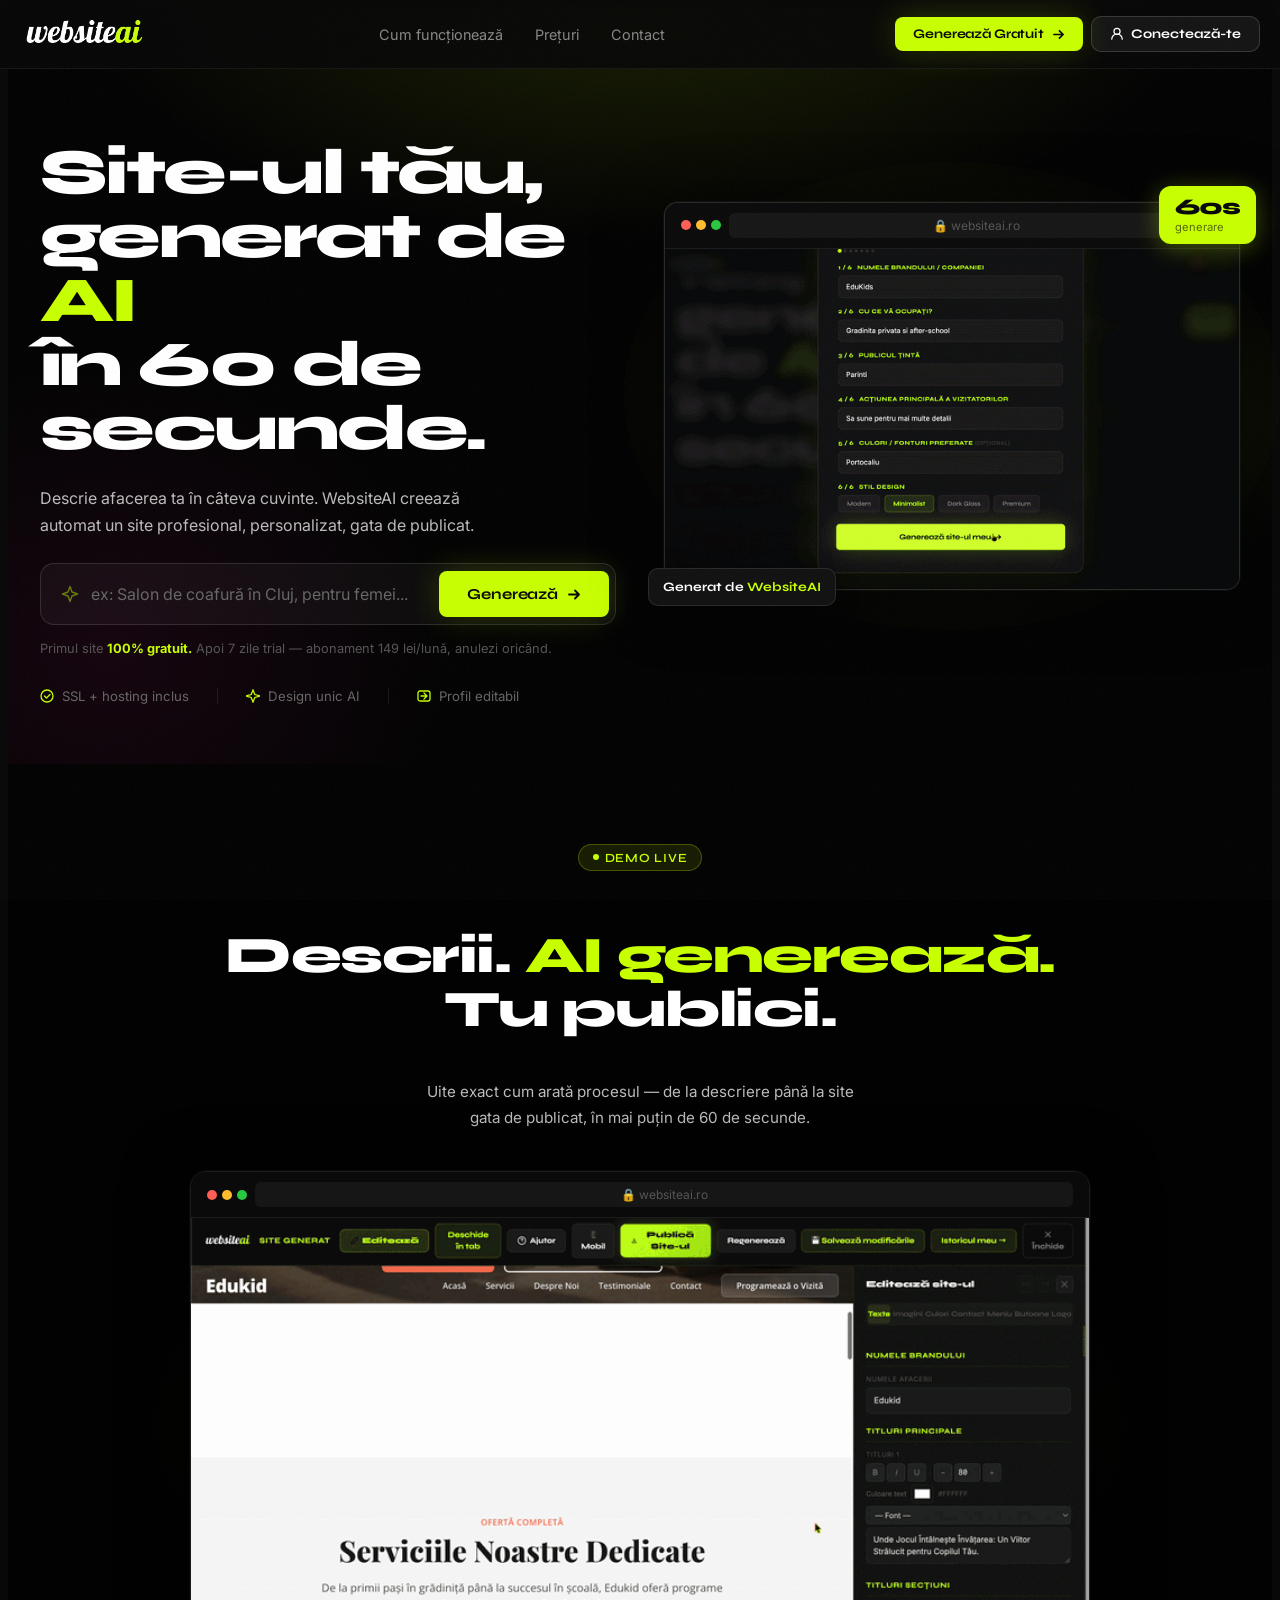
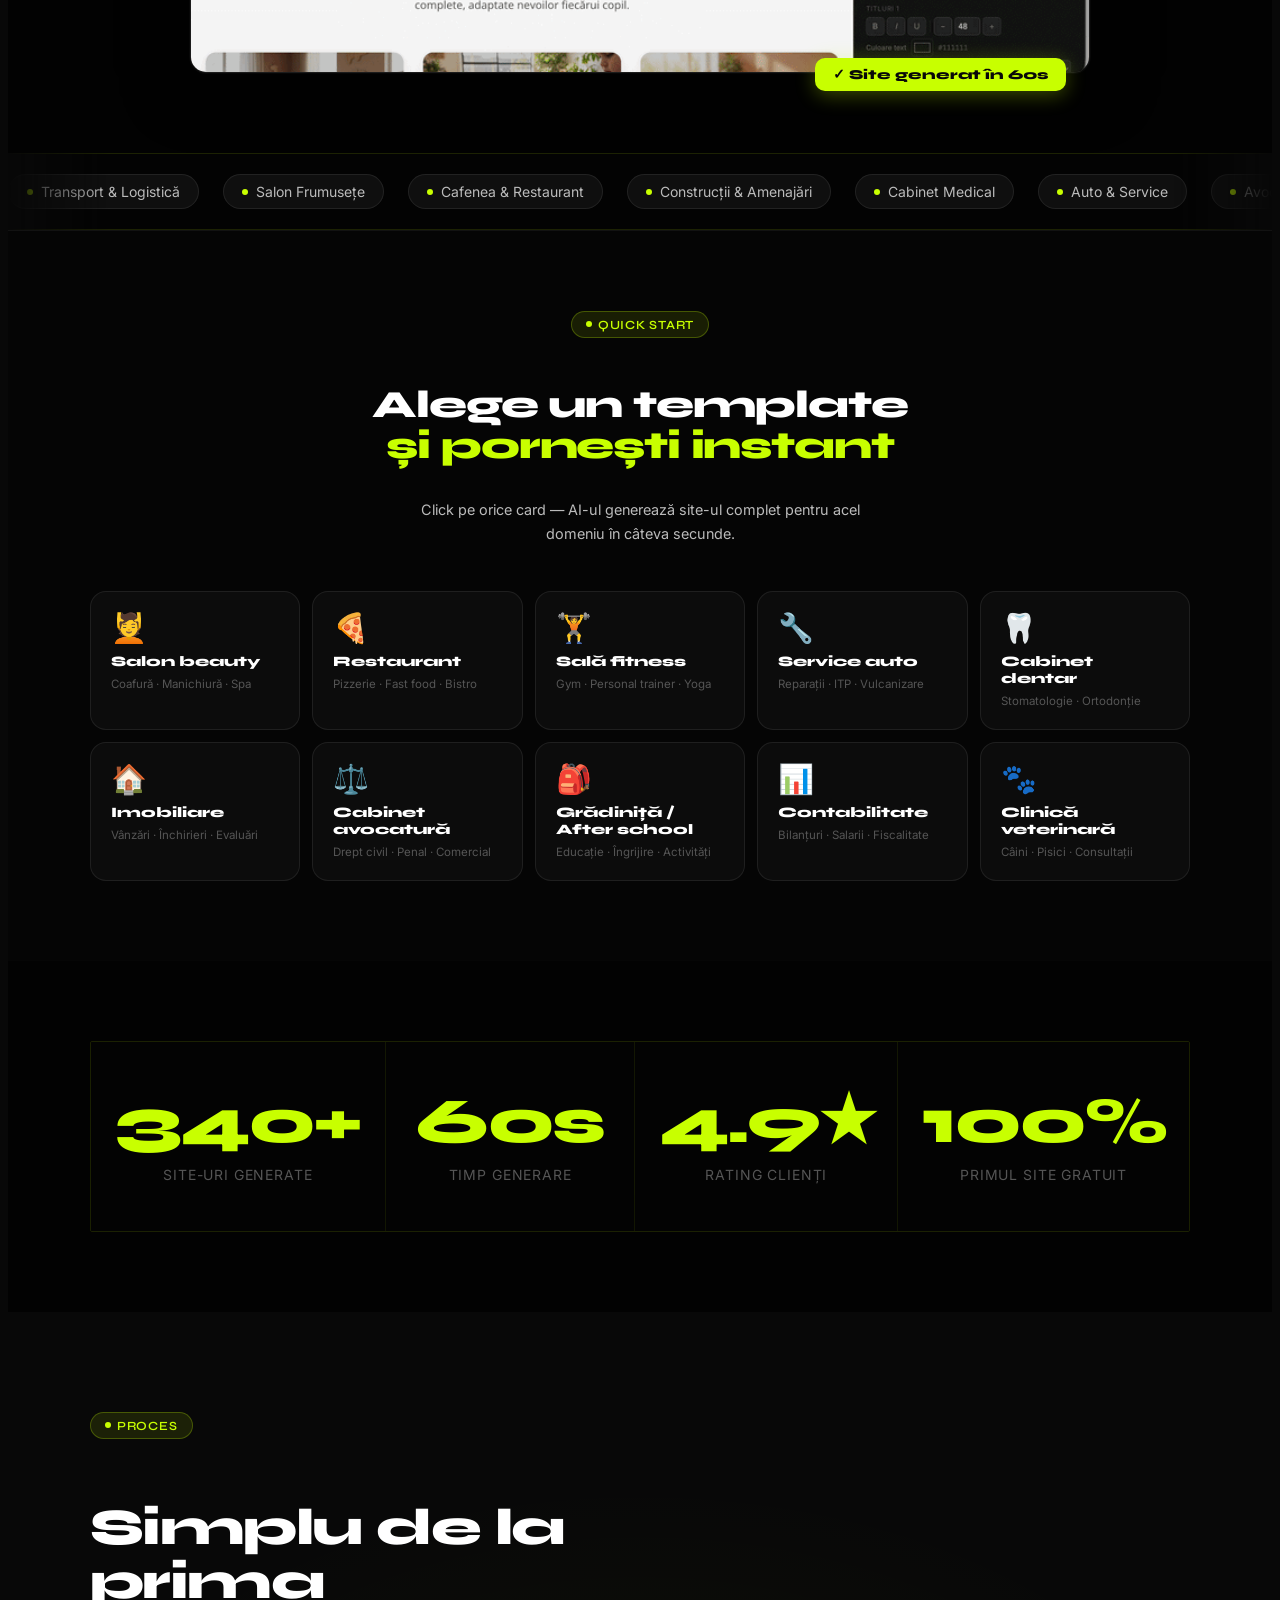
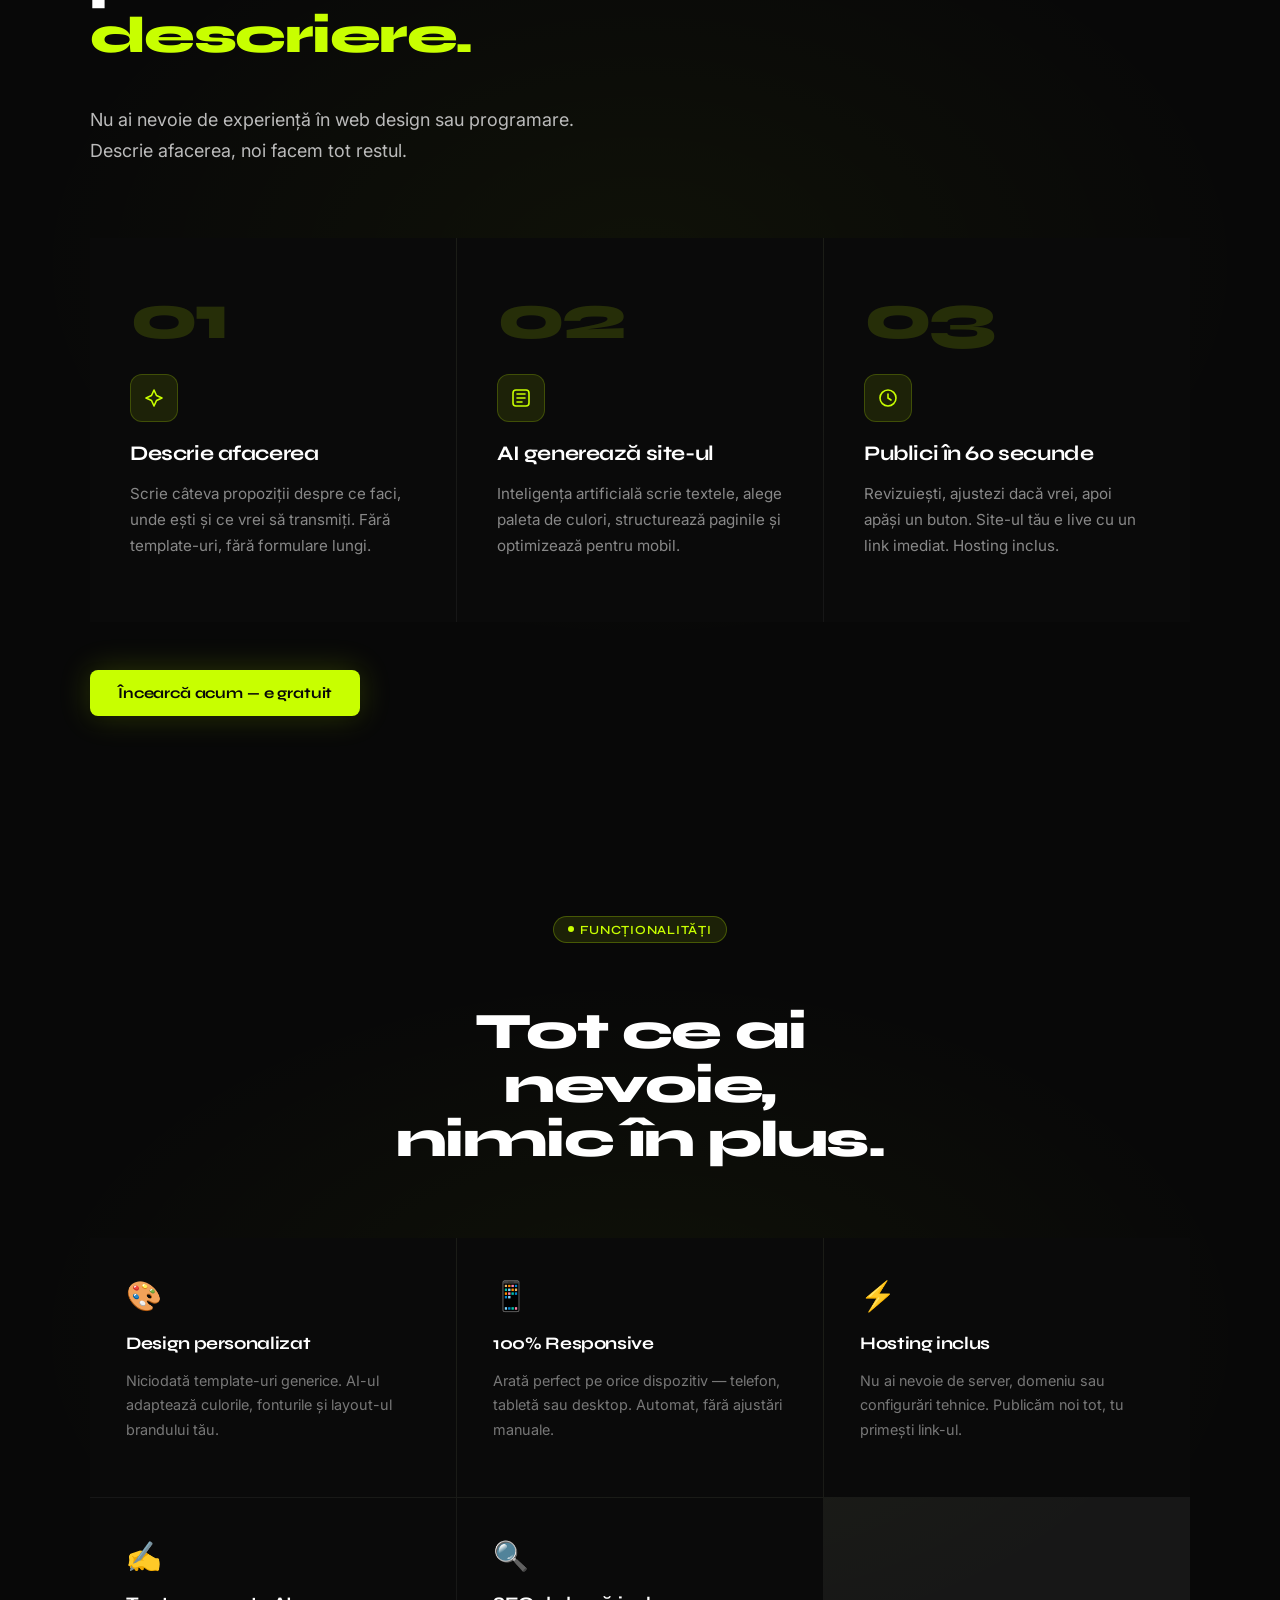
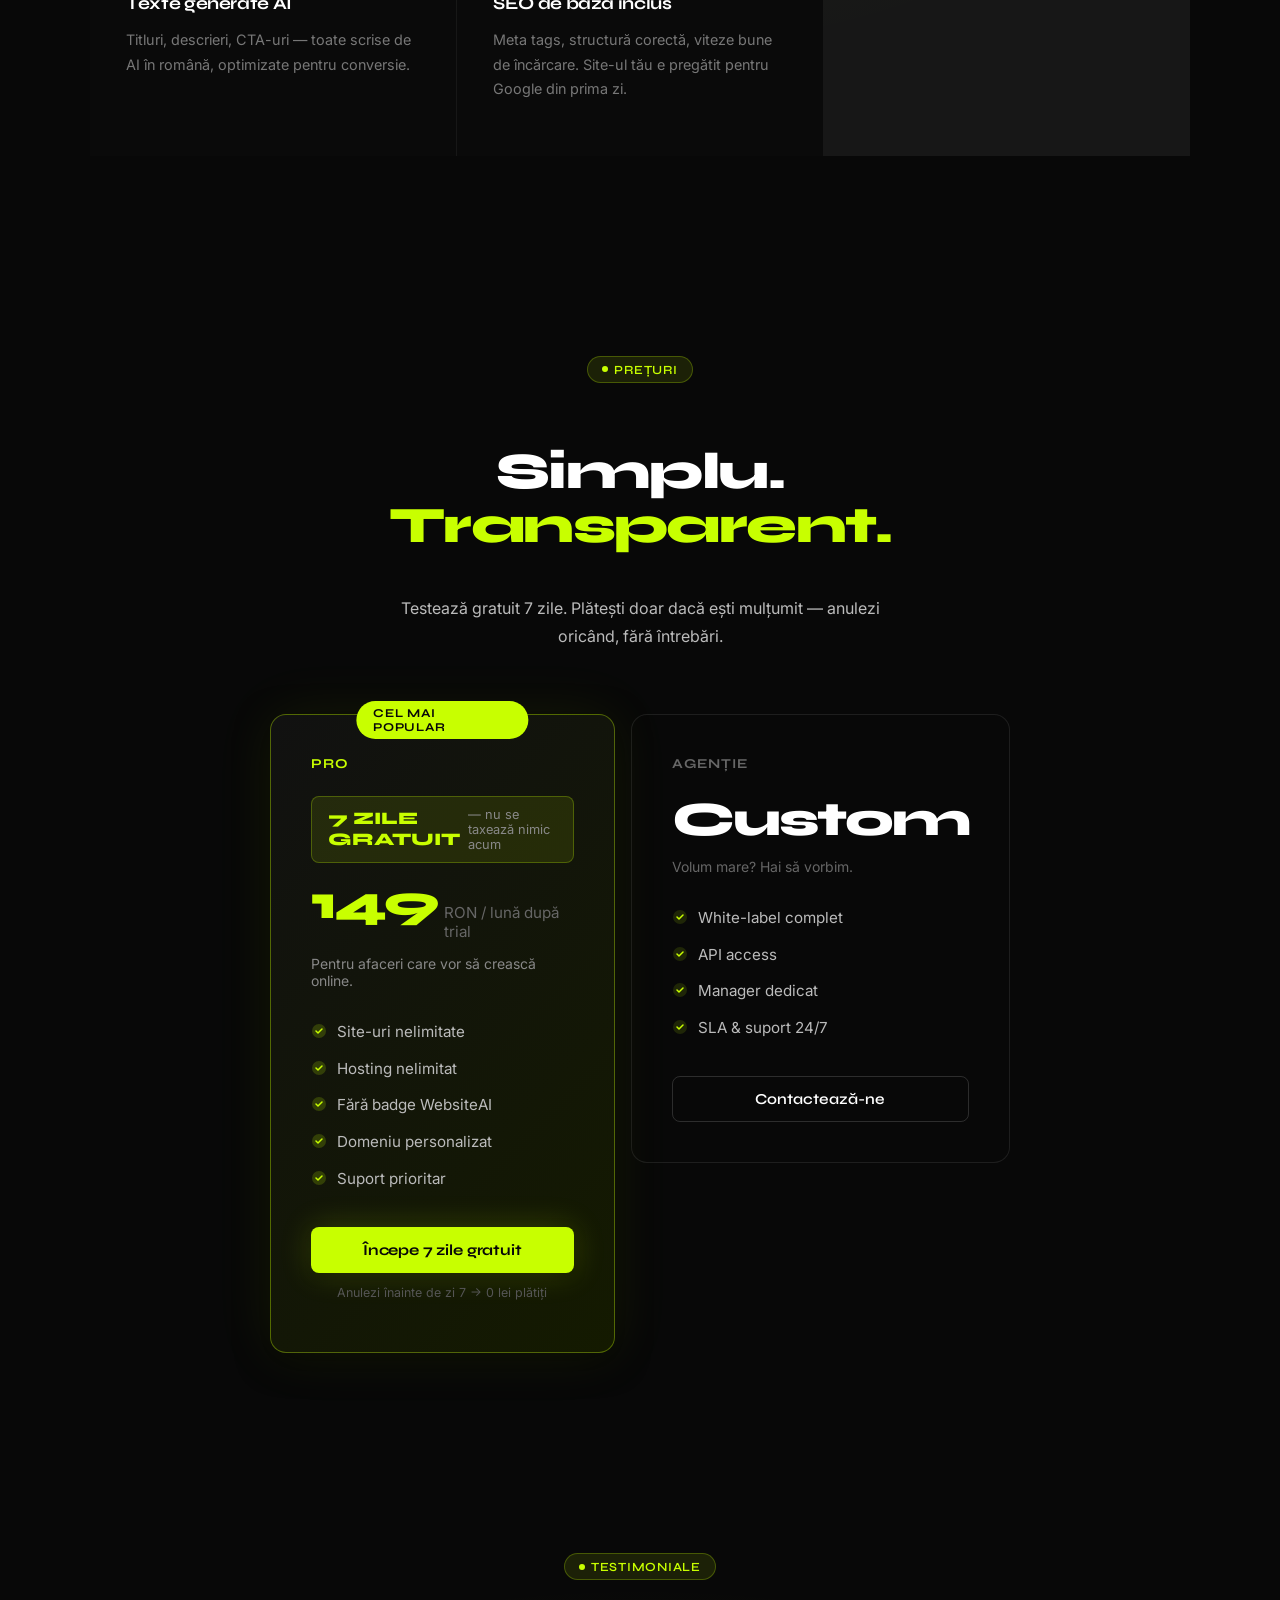
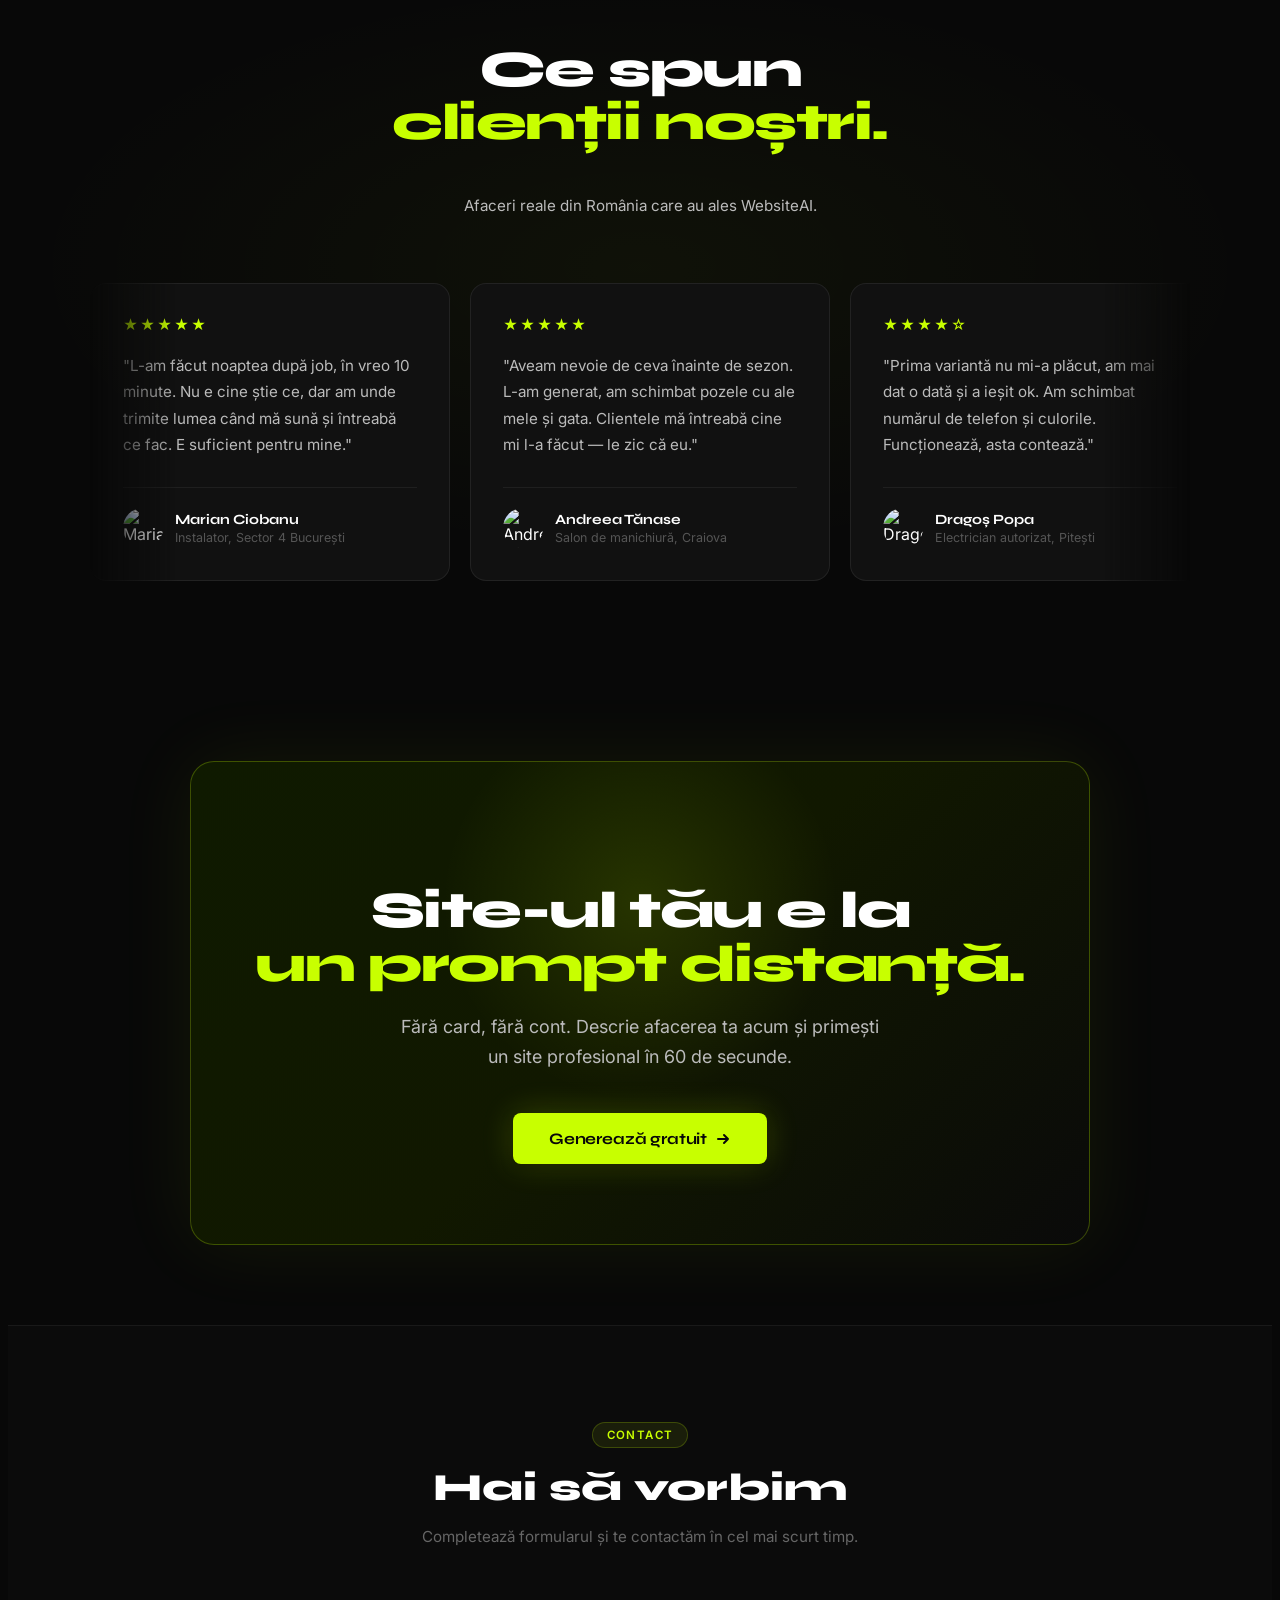
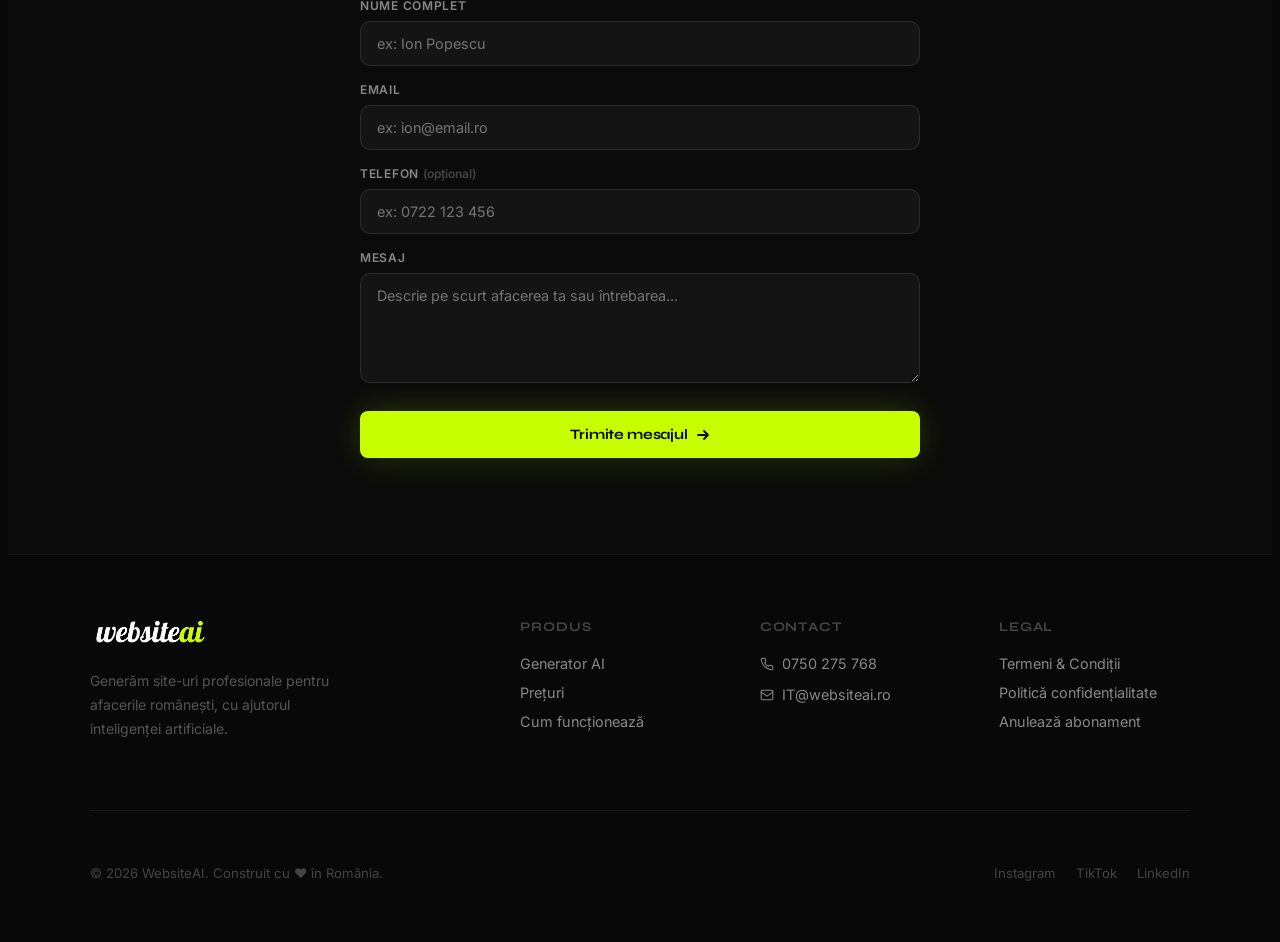
==== commit 3234ce9d: "Redesign loading panel: step checklist, live timer, smoother progress" ====
--- a/index.html
+++ b/index.html
@@ -2060,30 +2060,56 @@
   </div>
 
   <!-- ── LOADING STATE ── -->
-  <div id="loading-panel" style="display:none;min-height:100vh;align-items:center;justify-content:center;flex-direction:column;gap:32px;padding:40px 24px;">
-    <img src="websiteai-logo.png" style="height:32px;width:auto;object-fit:contain;display:block;opacity:0.9;" />
-    <div style="text-align:center;">
-      <h2 style="font-family:'Syne',sans-serif;font-weight:800;font-size:2rem;letter-spacing:-0.03em;color:#fff;margin-bottom:12px;">
-        AI generează site-ul tău<span id="loading-dots"></span>
-      </h2>
-      <p style="font-family:'Inter',sans-serif;font-size:0.95rem;color:#555;max-width:360px;margin:0 auto;line-height:1.6;">
-        WebsiteAI construiește un site personalizat pe baza descrierii tale. De obicei durează 30–60 secunde.
-      </p>
-    </div>
-    <!-- Progress bar -->
-    <div style="width:100%;max-width:400px;">
-      <div style="background:rgba(255,255,255,0.06);border-radius:100px;height:4px;overflow:hidden;">
-        <div id="progress-bar" style="height:100%;background:#C8FF00;border-radius:100px;width:0%;transition:width 0.4s ease;box-shadow:0 0 12px rgba(200,255,0,0.5);"></div>
+  <div id="loading-panel" style="display:none;min-height:100vh;align-items:center;justify-content:center;flex-direction:column;gap:0;padding:40px 24px;">
+    <img src="websiteai-logo.png" style="height:28px;width:auto;object-fit:contain;display:block;opacity:0.7;margin-bottom:40px;" />
+
+    <!-- Central animated orb -->
+    <div style="position:relative;width:96px;height:96px;margin-bottom:32px;">
+      <div style="position:absolute;inset:0;border-radius:50%;background:radial-gradient(circle,rgba(200,255,0,0.18) 0%,transparent 70%);animation:orb-pulse 2s ease-in-out infinite;"></div>
+      <div style="position:absolute;inset:0;border:1.5px solid rgba(200,255,0,0.2);border-top-color:#C8FF00;border-radius:50%;animation:spin 1.4s linear infinite;"></div>
+      <div style="position:absolute;inset:12px;border:1.5px solid rgba(200,255,0,0.1);border-bottom-color:rgba(200,255,0,0.5);border-radius:50%;animation:spin 2s linear infinite reverse;"></div>
+      <div style="position:absolute;inset:0;display:flex;align-items:center;justify-content:center;">
+        <svg width="24" height="24" viewBox="0 0 20 20" fill="none"><path d="M10 2L12.5 7.5L18 10L12.5 12.5L10 18L7.5 12.5L2 10L7.5 7.5L10 2Z" stroke="#C8FF00" stroke-width="1.4" stroke-linejoin="round"/></svg>
       </div>
     </div>
-    <!-- Status messages -->
-    <div id="loading-status" style="font-family:'Inter',sans-serif;font-size:0.825rem;color:#555;text-align:center;min-height:20px;"></div>
-    <!-- Spinner rings -->
-    <div style="position:relative;width:80px;height:80px;">
-      <div style="position:absolute;inset:0;border:2px solid rgba(200,255,0,0.15);border-top-color:#C8FF00;border-radius:50%;animation:spin 1.2s linear infinite;"></div>
-      <div style="position:absolute;inset:10px;border:2px solid rgba(200,255,0,0.08);border-bottom-color:rgba(200,255,0,0.4);border-radius:50%;animation:spin 1.8s linear infinite reverse;"></div>
-      <div style="position:absolute;inset:0;display:flex;align-items:center;justify-content:center;">
-        <svg width="22" height="22" viewBox="0 0 20 20" fill="none"><path d="M10 2L12.5 7.5L18 10L12.5 12.5L10 18L7.5 12.5L2 10L7.5 7.5L10 2Z" stroke="#C8FF00" stroke-width="1.4" stroke-linejoin="round"/></svg>
+
+    <!-- Title + active step -->
+    <div style="text-align:center;margin-bottom:28px;">
+      <h2 style="font-family:'Syne',sans-serif;font-weight:800;font-size:1.75rem;letter-spacing:-0.03em;color:#fff;margin:0 0 10px;">
+        Se construiește site-ul tău
+      </h2>
+      <div id="loading-status" style="font-family:'Inter',sans-serif;font-size:0.9rem;color:#C8FF00;min-height:22px;font-weight:500;transition:opacity 0.3s;"></div>
+    </div>
+
+    <!-- Progress bar -->
+    <div style="width:100%;max-width:380px;margin-bottom:10px;">
+      <div style="background:rgba(255,255,255,0.07);border-radius:100px;height:3px;overflow:hidden;">
+        <div id="progress-bar" style="height:100%;background:linear-gradient(90deg,#9acd00,#C8FF00);border-radius:100px;width:0%;transition:width 0.6s cubic-bezier(0.4,0,0.2,1);box-shadow:0 0 10px rgba(200,255,0,0.6);"></div>
+      </div>
+    </div>
+    <!-- Progress percent -->
+    <div style="width:100%;max-width:380px;display:flex;justify-content:space-between;margin-bottom:36px;">
+      <span id="loading-pct" style="font-family:'Inter',sans-serif;font-size:0.75rem;color:#444;"></span>
+      <span id="loading-timer" style="font-family:'Inter',sans-serif;font-size:0.75rem;color:#444;"></span>
+    </div>
+
+    <!-- Step checklist -->
+    <div style="width:100%;max-width:340px;display:flex;flex-direction:column;gap:12px;">
+      <div class="load-step" id="lstep-0" style="display:flex;align-items:center;gap:12px;opacity:0.3;transition:opacity 0.4s;">
+        <div class="lstep-icon" style="width:20px;height:20px;border-radius:50%;border:1.5px solid #333;flex-shrink:0;display:flex;align-items:center;justify-content:center;"></div>
+        <span style="font-family:'Inter',sans-serif;font-size:0.82rem;color:#aaa;">Analiză descriere afacere</span>
+      </div>
+      <div class="load-step" id="lstep-1" style="display:flex;align-items:center;gap:12px;opacity:0.3;transition:opacity 0.4s;">
+        <div class="lstep-icon" style="width:20px;height:20px;border-radius:50%;border:1.5px solid #333;flex-shrink:0;display:flex;align-items:center;justify-content:center;"></div>
+        <span style="font-family:'Inter',sans-serif;font-size:0.82rem;color:#aaa;">Design & structură pagini</span>
+      </div>
+      <div class="load-step" id="lstep-2" style="display:flex;align-items:center;gap:12px;opacity:0.3;transition:opacity 0.4s;">
+        <div class="lstep-icon" style="width:20px;height:20px;border-radius:50%;border:1.5px solid #333;flex-shrink:0;display:flex;align-items:center;justify-content:center;"></div>
+        <span style="font-family:'Inter',sans-serif;font-size:0.82rem;color:#aaa;">Texte & conținut personalizat</span>
+      </div>
+      <div class="load-step" id="lstep-3" style="display:flex;align-items:center;gap:12px;opacity:0.3;transition:opacity 0.4s;">
+        <div class="lstep-icon" style="width:20px;height:20px;border-radius:50%;border:1.5px solid #333;flex-shrink:0;display:flex;align-items:center;justify-content:center;"></div>
+        <span style="font-family:'Inter',sans-serif;font-size:0.82rem;color:#aaa;">Optimizare mobile & SEO</span>
       </div>
     </div>
   </div>
@@ -2183,6 +2209,16 @@
   @keyframes spin {
     to { transform: rotate(360deg); }
   }
+  @keyframes orb-pulse {
+    0%, 100% { transform: scale(1); opacity: 0.6; }
+    50% { transform: scale(1.25); opacity: 1; }
+  }
+  .lstep-done .lstep-icon { border-color: #C8FF00 !important; background: rgba(200,255,0,0.15); }
+  .lstep-active .lstep-icon { border-color: #C8FF00 !important; animation: spin 1s linear infinite; }
+  .lstep-done { opacity: 1 !important; }
+  .lstep-active { opacity: 1 !important; }
+  .lstep-active span { color: #C8FF00 !important; }
+  .lstep-done span { color: #888 !important; }
 
   .step-dot {
     width: 6px; height: 6px;
@@ -2935,59 +2971,104 @@
   });
   document.getElementById('design-style-btns').addEventListener('click', () => animateStepDots(5));
 
-  /* ── Loading dots animation ── */
-  const loadingDotsEl = document.getElementById('loading-dots');
-  if (loadingDotsEl) {
-    loadingDotsEl.innerHTML = '<span class="ldot">.</span><span class="ldot">.</span><span class="ldot">.</span>';
-  }
-
   /* ── Progress simulation during generation ── */
   let progressTimer = null;
-  const statusMessages = [
-    'Autentificare securizată…',
-    'Se analizează descrierea afacerii tale…',
-    'AI-ul selectează structura site-ului…',
-    'Se generează design-ul personalizat…',
-    'Se scriu textele și secțiunile…',
-    'Optimizare mobile & SEO…',
-    'Finalizare…',
-  ];
   // Request notification permission early (for background tab alerts)
   if ('Notification' in window && Notification.permission === 'default') {
-    // Ask on first user interaction
     document.addEventListener('click', function _askNotif() {
       Notification.requestPermission();
       document.removeEventListener('click', _askNotif);
     }, { once: true });
   }
 
+  // Step definitions: [label, statusText, activatesAt%]
+  const LOAD_STEPS = [
+    { id: 'lstep-0', status: 'Se analizează descrierea afacerii…',   from: 0  },
+    { id: 'lstep-1', status: 'Se proiectează design-ul și layout-ul…', from: 22 },
+    { id: 'lstep-2', status: 'AI-ul scrie texte și conținut…',        from: 48 },
+    { id: 'lstep-3', status: 'Optimizare mobile, SEO, finalizare…',   from: 74 },
+  ];
+  const CHECK_SVG = '<svg width="10" height="10" viewBox="0 0 12 12" fill="none"><polyline points="2,6 5,9 10,3" stroke="#C8FF00" stroke-width="2" stroke-linecap="round" stroke-linejoin="round"/></svg>';
+
+  function _setLoadStep(activeIdx) {
+    LOAD_STEPS.forEach((s, i) => {
+      const el = document.getElementById(s.id);
+      if (!el) return;
+      el.classList.remove('lstep-done', 'lstep-active');
+      const icon = el.querySelector('.lstep-icon');
+      if (i < activeIdx) {
+        el.classList.add('lstep-done');
+        if (icon) icon.innerHTML = CHECK_SVG;
+      } else if (i === activeIdx) {
+        el.classList.add('lstep-active');
+        if (icon) icon.innerHTML = '';
+      } else {
+        if (icon) icon.innerHTML = '';
+      }
+    });
+    if (loadingStatus && activeIdx < LOAD_STEPS.length) {
+      loadingStatus.style.opacity = '0';
+      setTimeout(() => {
+        loadingStatus.textContent = LOAD_STEPS[activeIdx].status;
+        loadingStatus.style.opacity = '1';
+      }, 150);
+    }
+  }
+
   function startProgress() {
     let pct = 0;
-    let msgIdx = 0;
+    let activeStep = 0;
     progressBar.style.width = '0%';
-    loadingStatus.textContent = statusMessages[0];
-    // Update title to show progress when tab is in background
+    const pctEl = document.getElementById('loading-pct');
+    const timerEl = document.getElementById('loading-timer');
+    const startTime = Date.now();
+    _setLoadStep(0);
     const origTitle = document.title;
     window._genOrigTitle = origTitle;
+
     progressTimer = setInterval(() => {
-      if (pct < 88) {
-        pct += pct < 30 ? 3 : pct < 60 ? 1.5 : 0.5;
-        progressBar.style.width = pct + '%';
+      // Smooth progress: fast start, steady middle, crawl at end
+      const inc = pct < 25 ? 2.5 : pct < 55 ? 1.2 : pct < 78 ? 0.6 : 0.2;
+      if (pct < 85) pct = Math.min(pct + inc, 85);
+      progressBar.style.width = pct + '%';
+      if (pctEl) pctEl.textContent = Math.round(pct) + '%';
+
+      // Elapsed timer
+      const elapsed = Math.round((Date.now() - startTime) / 1000);
+      if (timerEl) timerEl.textContent = elapsed + 's';
+
+      // Advance step based on pct
+      const newStep = LOAD_STEPS.reduce((acc, s, i) => pct >= s.from ? i : acc, 0);
+      if (newStep !== activeStep) {
+        activeStep = newStep;
+        _setLoadStep(activeStep);
       }
-      if (msgIdx < statusMessages.length - 1 && pct > (msgIdx + 1) * 13) {
-        msgIdx++;
-        loadingStatus.textContent = statusMessages[msgIdx];
-      }
-      // Show progress in tab title so user sees it even on other tabs
+
       if (document.hidden) {
         document.title = '(' + Math.round(pct) + '%) Se generează…';
       }
-    }, 600);
+    }, 500);
   }
   function finishProgress(success) {
     clearInterval(progressTimer);
     progressBar.style.width = success ? '100%' : '0%';
-    loadingStatus.textContent = success ? 'Site generat cu succes ✓' : '';
+    if (success) {
+      // Mark all steps done
+      LOAD_STEPS.forEach((s, i) => {
+        const el = document.getElementById(s.id);
+        if (!el) return;
+        el.classList.remove('lstep-active');
+        el.classList.add('lstep-done');
+        const icon = el.querySelector('.lstep-icon');
+        if (icon) icon.innerHTML = CHECK_SVG;
+      });
+      loadingStatus.textContent = 'Site generat cu succes!';
+      loadingStatus.style.opacity = '1';
+      const pctEl = document.getElementById('loading-pct');
+      if (pctEl) pctEl.textContent = '100%';
+    } else {
+      loadingStatus.textContent = '';
+    }
     // Restore title
     if (window._genOrigTitle) document.title = window._genOrigTitle;
     // Notify user if tab is in background
@@ -3375,7 +3456,7 @@
           await new Promise(r => setTimeout(r, 300)); // small gap between models
         }
         _attempt++;
-        if (_attempt > 1) loadingStatus.textContent = `Se încearcă ${model}…`;
+        if (_attempt > 1) { loadingStatus.textContent = `Reîncercare (${model})…`; loadingStatus.style.opacity = '1'; }
 
         const url = `https://generativelanguage.googleapis.com/v1beta/models/${model}:generateContent?key=${key}`;
         let res;
@@ -3445,7 +3526,7 @@
       }
 
       /* Replace placeholders with Imagen AI-generated images */
-      loadingStatus.textContent = 'Se generează imaginile cu AI…';
+      loadingStatus.textContent = 'Se generează imaginile cu AI…'; loadingStatus.style.opacity = '1';
       html = await injectAIImages(html, brief);
 
       /* ── Close truncated HTML if needed ── */
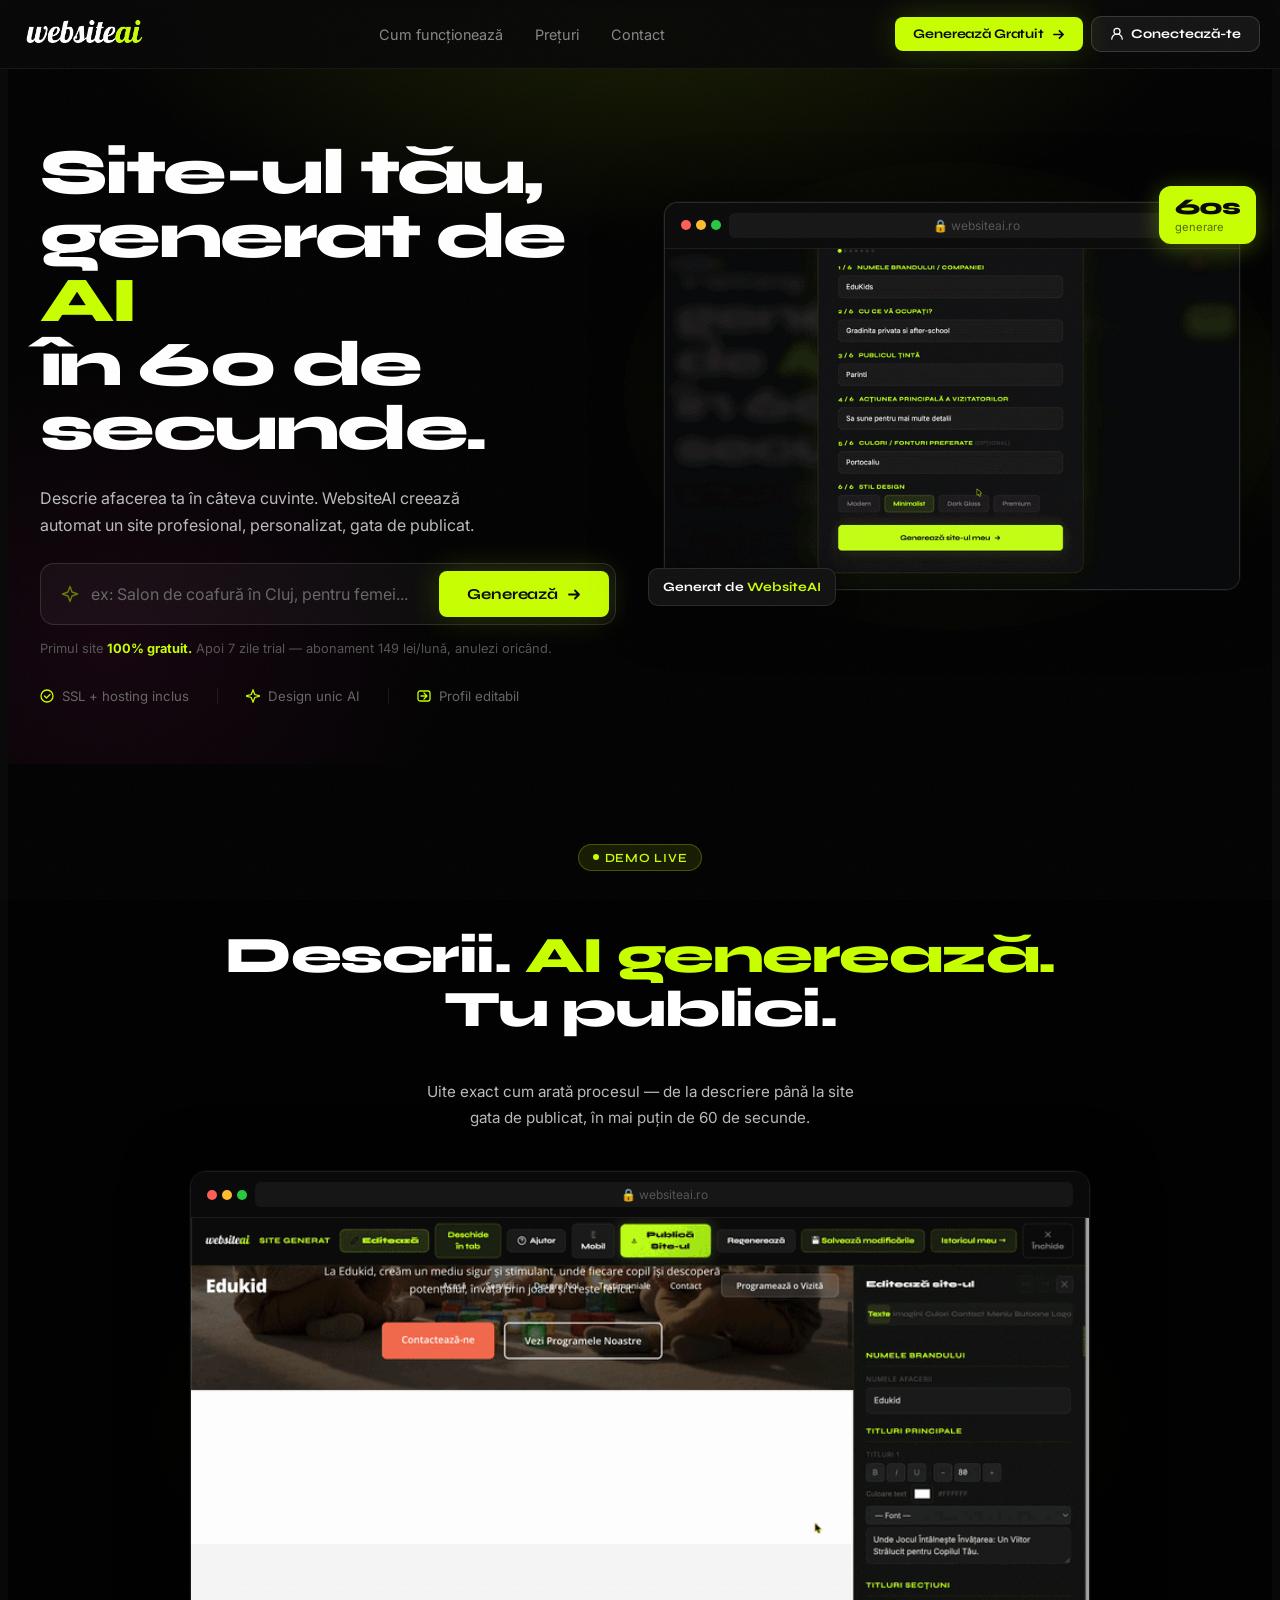
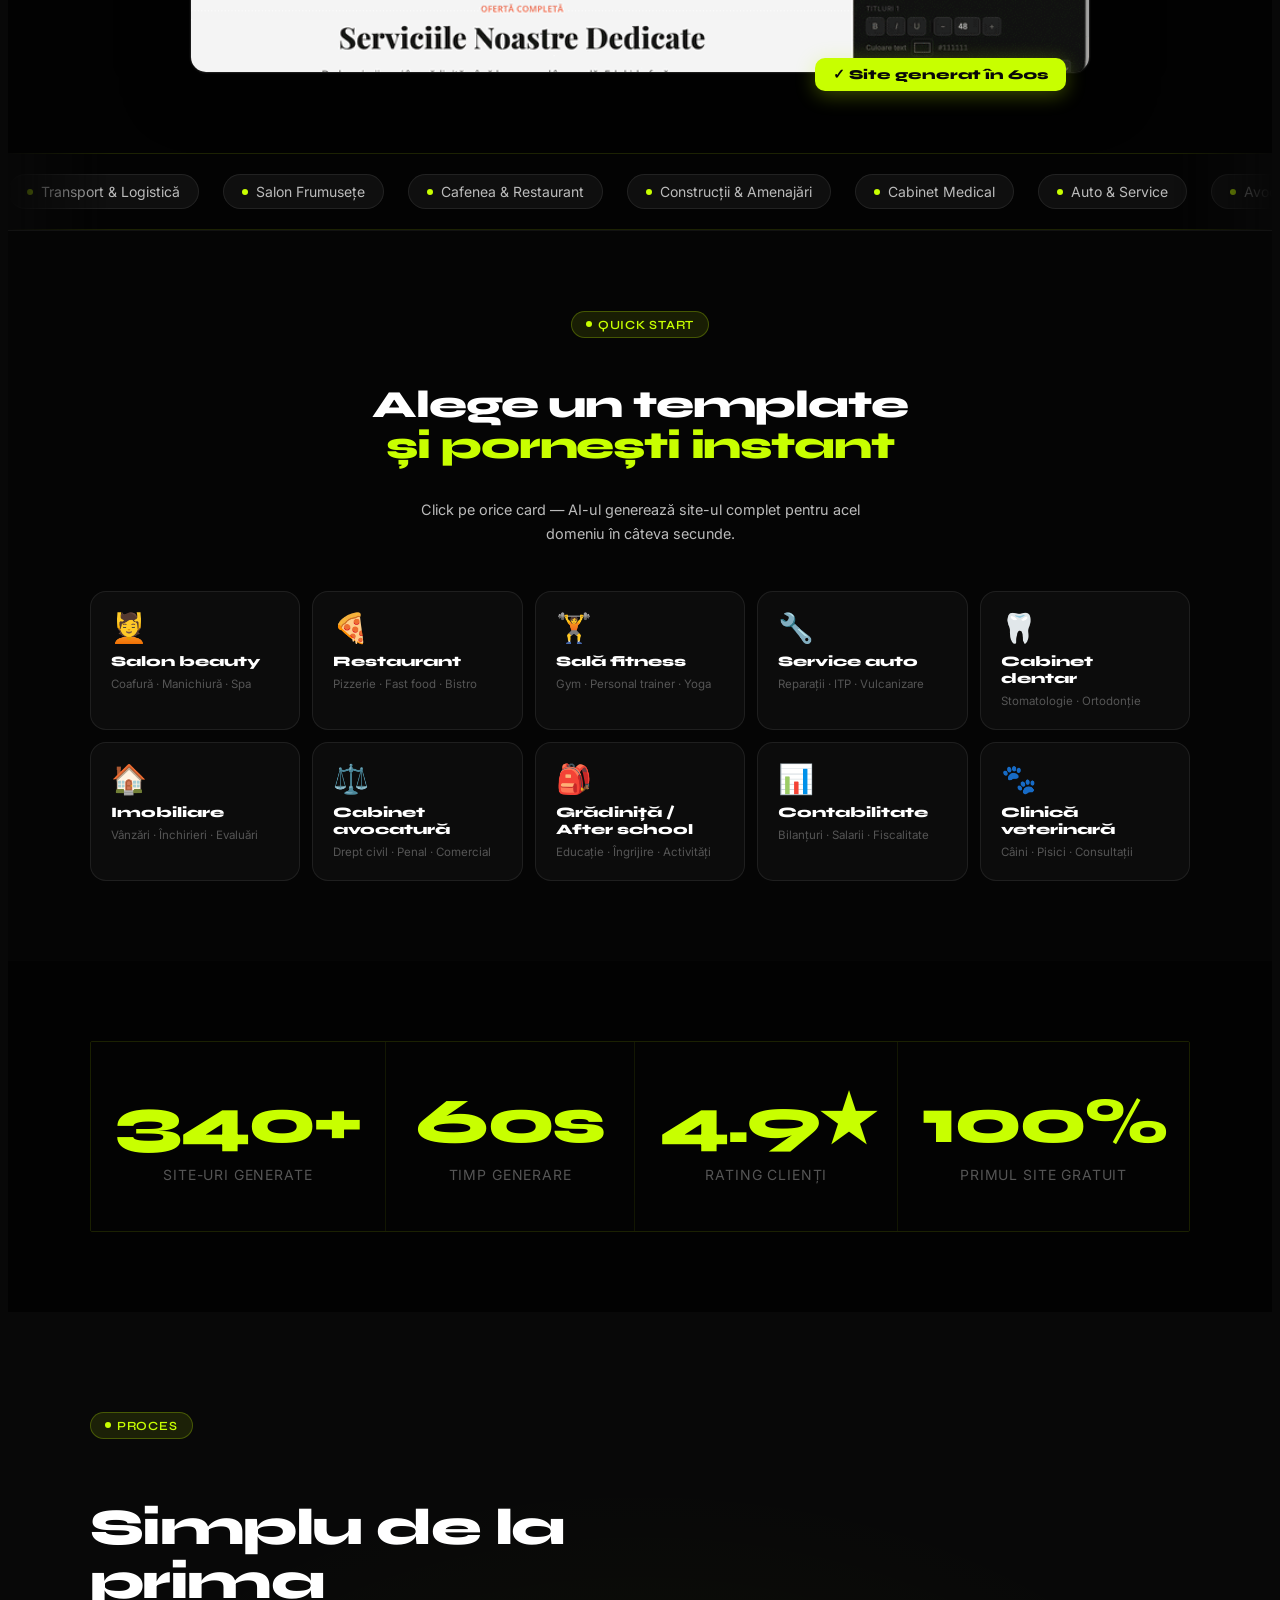
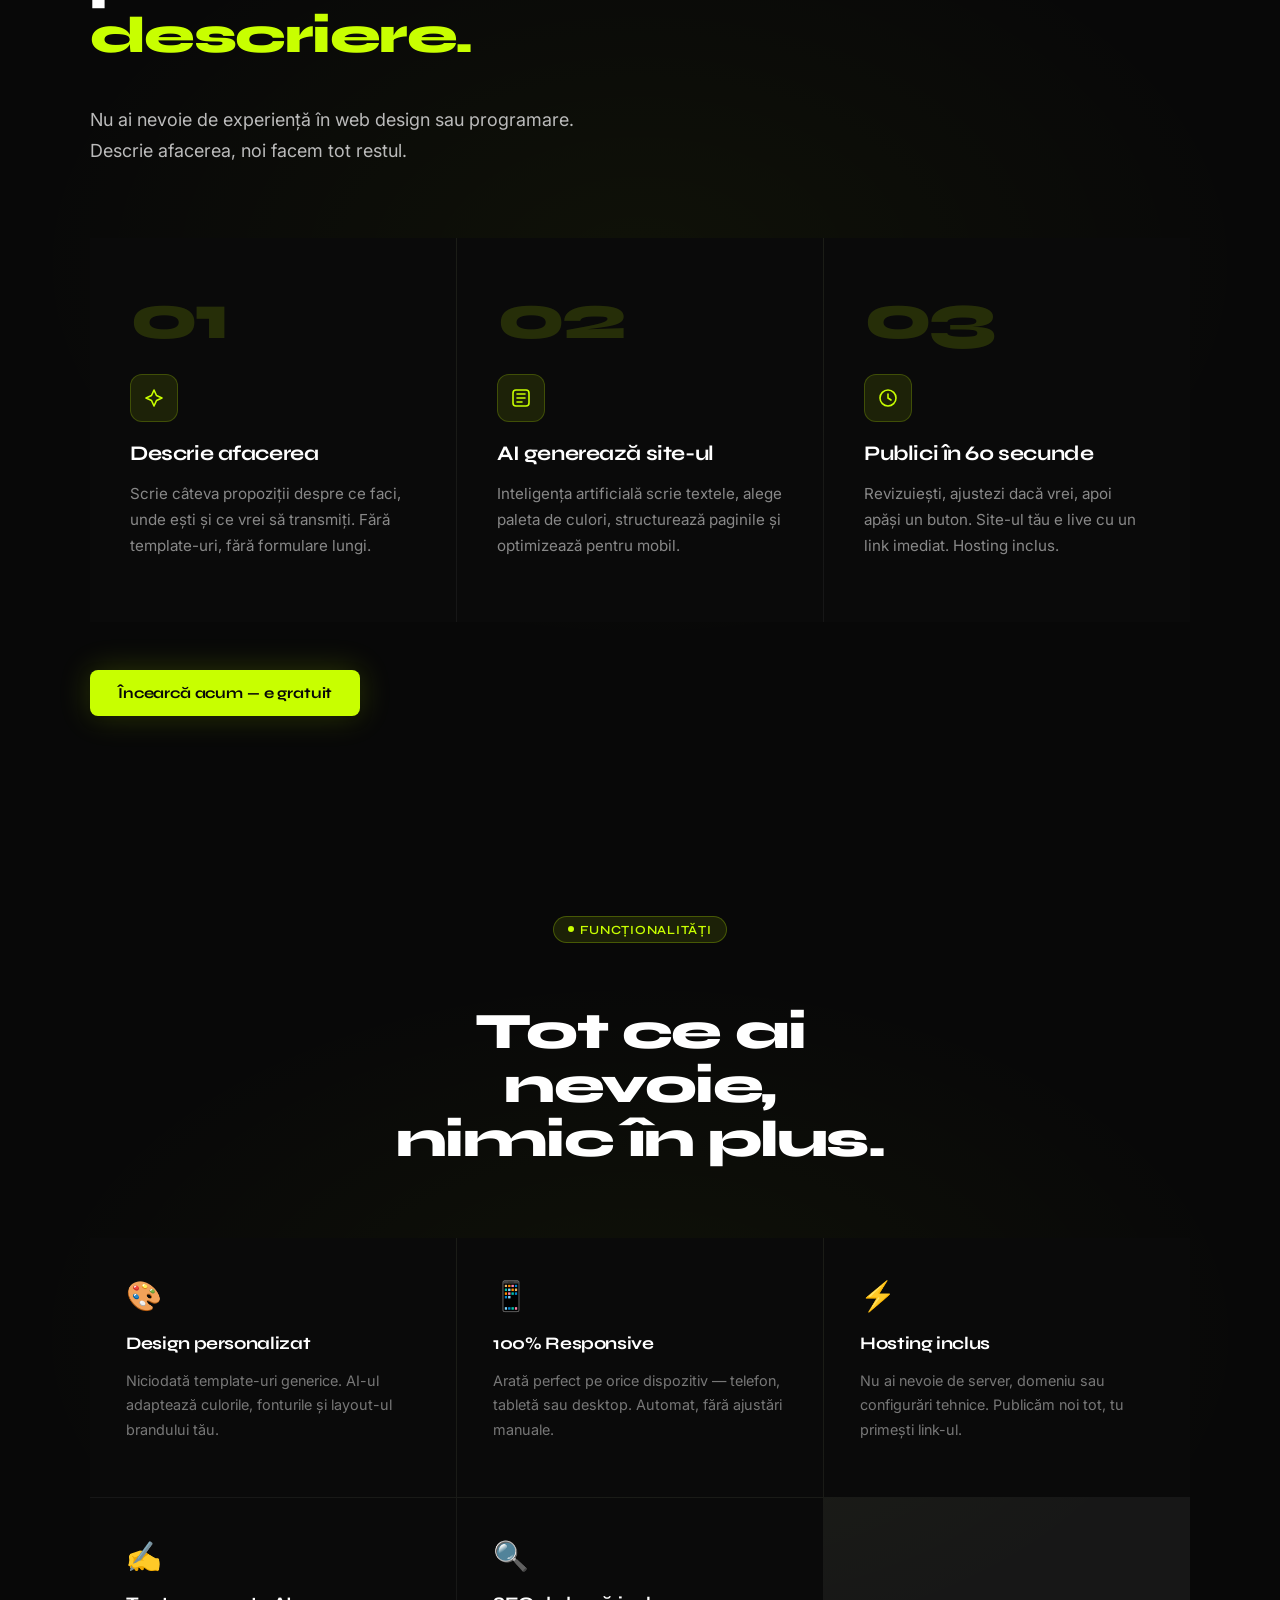
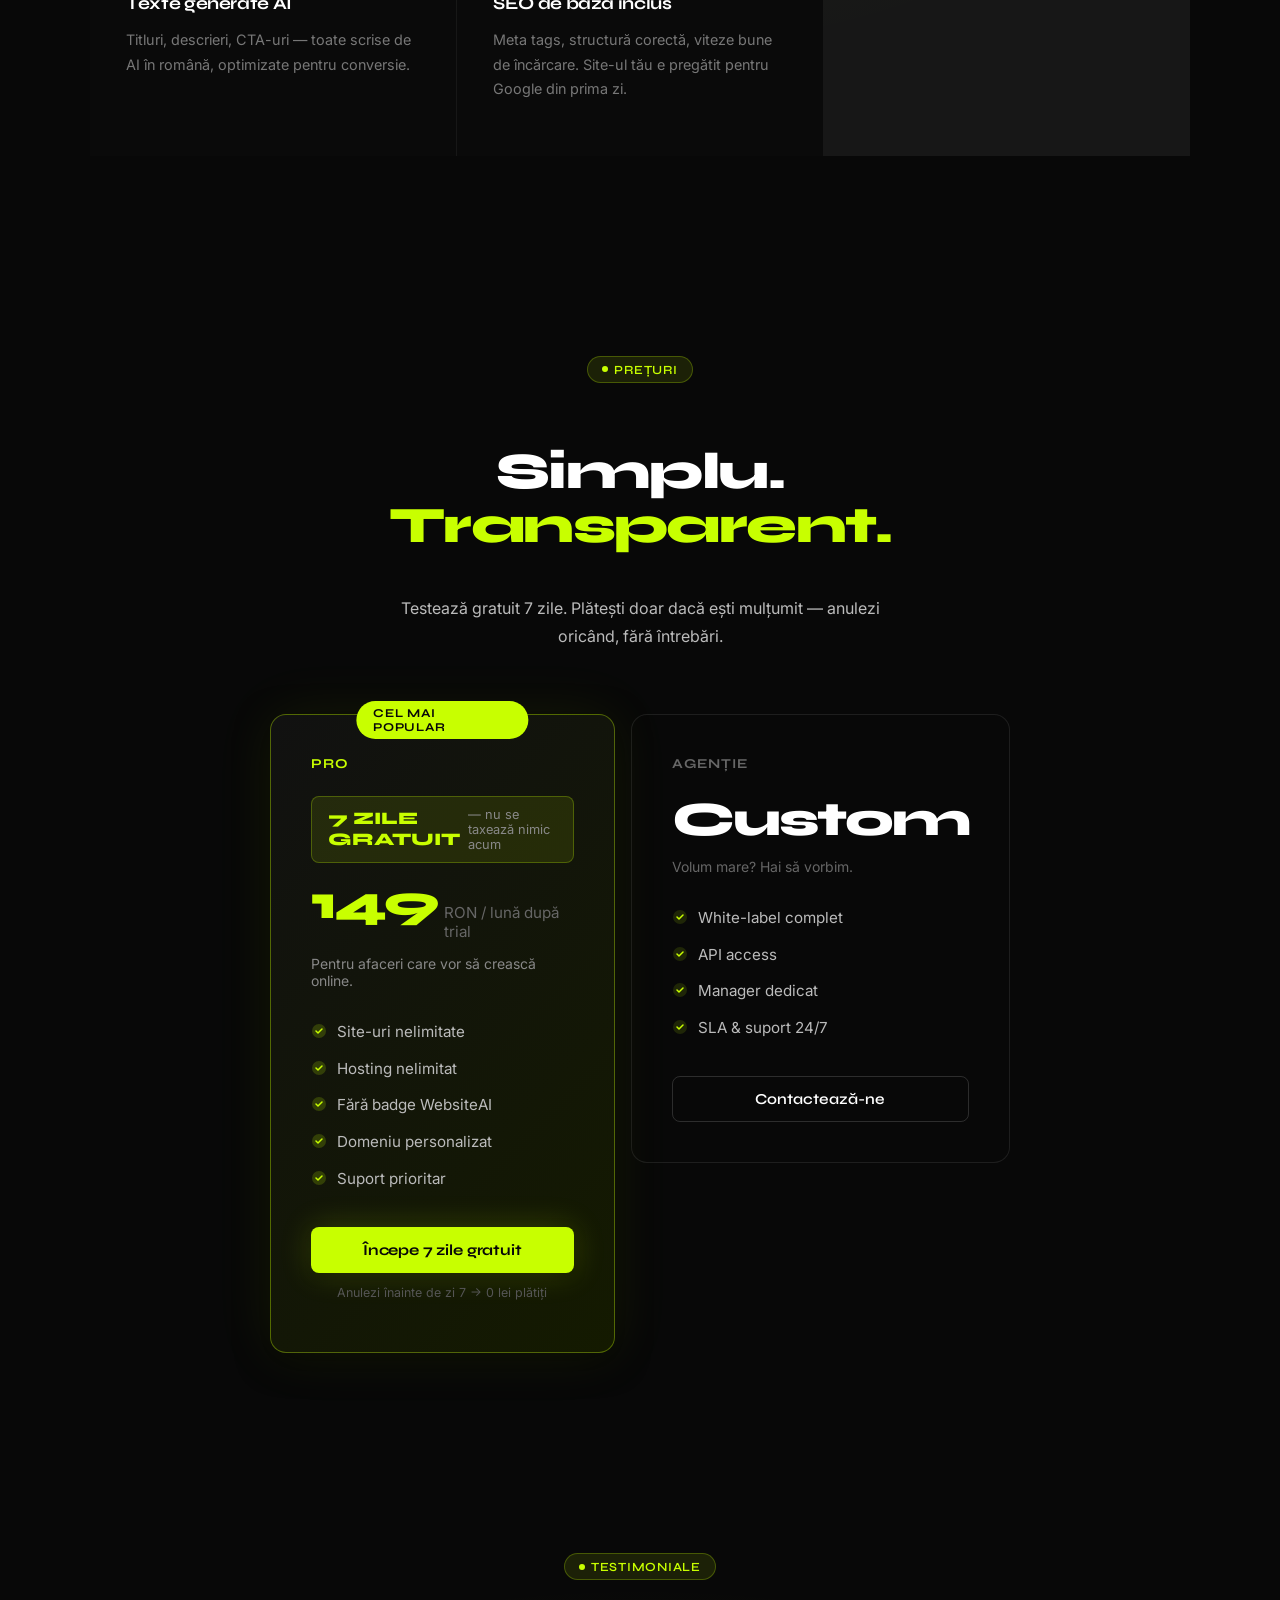
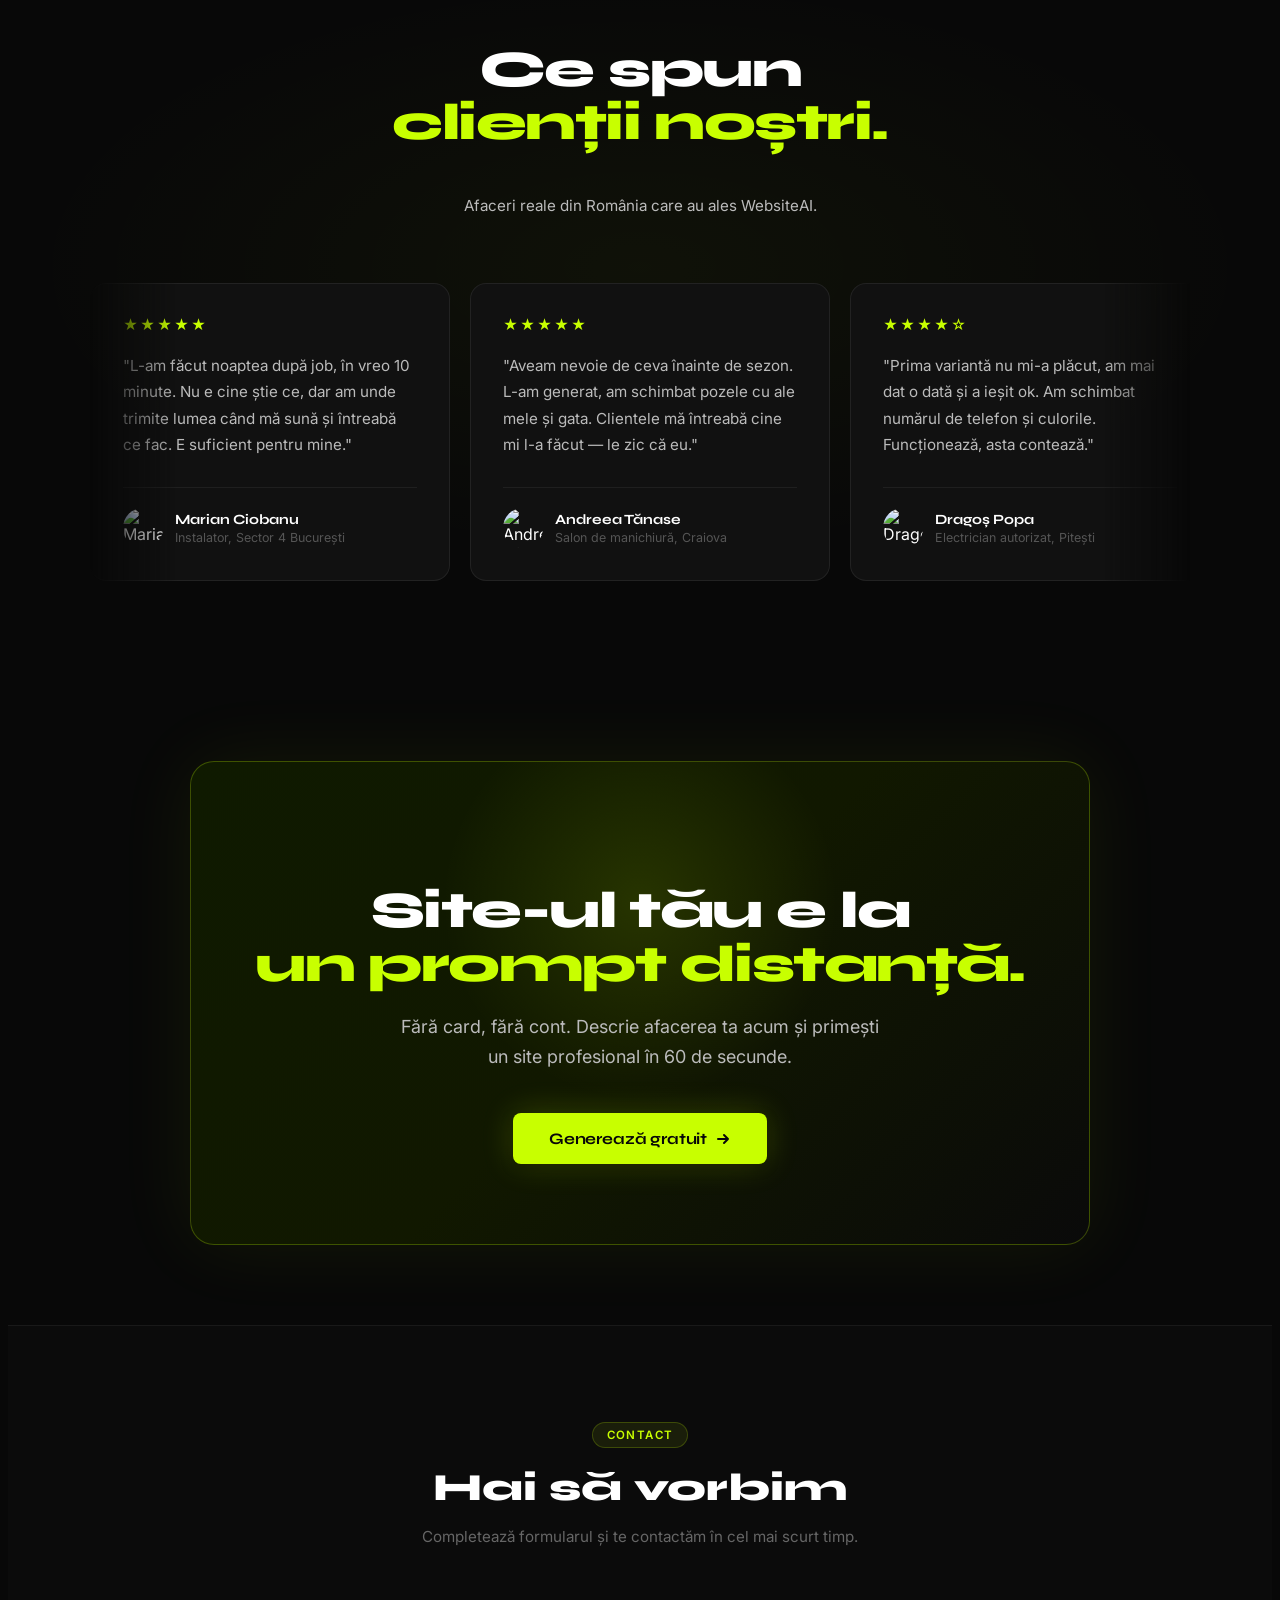
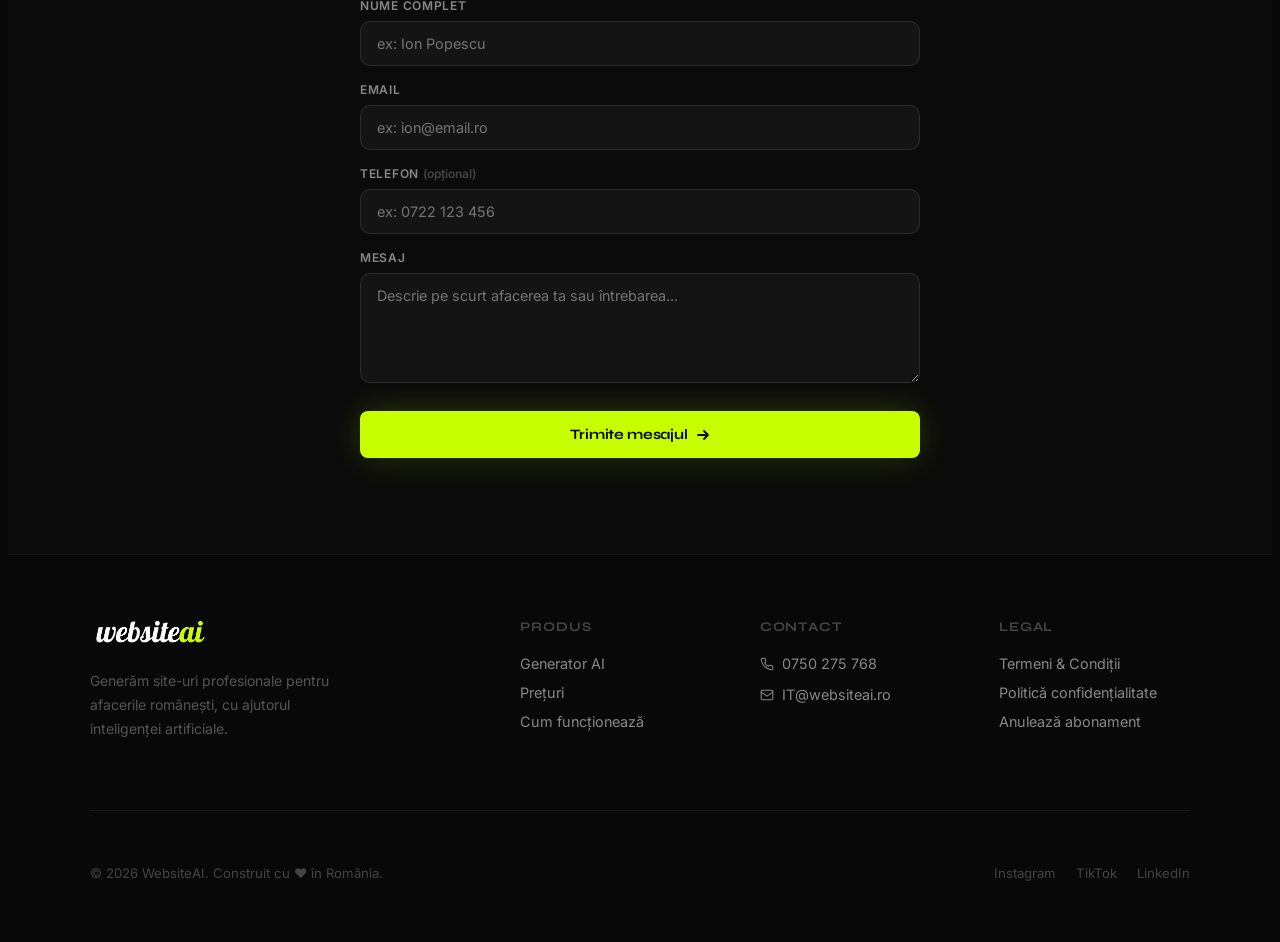
==== commit 70a9d175: "Hide 'texte & continut' step from loading checklist" ====
--- a/index.html
+++ b/index.html
@@ -2103,10 +2103,7 @@
         <div class="lstep-icon" style="width:20px;height:20px;border-radius:50%;border:1.5px solid #333;flex-shrink:0;display:flex;align-items:center;justify-content:center;"></div>
         <span style="font-family:'Inter',sans-serif;font-size:0.82rem;color:#aaa;">Design & structură pagini</span>
       </div>
-      <div class="load-step" id="lstep-2" style="display:flex;align-items:center;gap:12px;opacity:0.3;transition:opacity 0.4s;">
-        <div class="lstep-icon" style="width:20px;height:20px;border-radius:50%;border:1.5px solid #333;flex-shrink:0;display:flex;align-items:center;justify-content:center;"></div>
-        <span style="font-family:'Inter',sans-serif;font-size:0.82rem;color:#aaa;">Texte & conținut personalizat</span>
-      </div>
+      <div class="load-step" id="lstep-2" style="display:none;"></div>
       <div class="load-step" id="lstep-3" style="display:flex;align-items:center;gap:12px;opacity:0.3;transition:opacity 0.4s;">
         <div class="lstep-icon" style="width:20px;height:20px;border-radius:50%;border:1.5px solid #333;flex-shrink:0;display:flex;align-items:center;justify-content:center;"></div>
         <span style="font-family:'Inter',sans-serif;font-size:0.82rem;color:#aaa;">Optimizare mobile & SEO</span>
@@ -2985,7 +2982,7 @@
   const LOAD_STEPS = [
     { id: 'lstep-0', status: 'Se analizează descrierea afacerii…',   from: 0  },
     { id: 'lstep-1', status: 'Se proiectează design-ul și layout-ul…', from: 22 },
-    { id: 'lstep-2', status: 'AI-ul scrie texte și conținut…',        from: 48 },
+    { id: 'lstep-2', status: 'Se finalizează structura…',             from: 48 },
     { id: 'lstep-3', status: 'Optimizare mobile, SEO, finalizare…',   from: 74 },
   ];
   const CHECK_SVG = '<svg width="10" height="10" viewBox="0 0 12 12" fill="none"><polyline points="2,6 5,9 10,3" stroke="#C8FF00" stroke-width="2" stroke-linecap="round" stroke-linejoin="round"/></svg>';
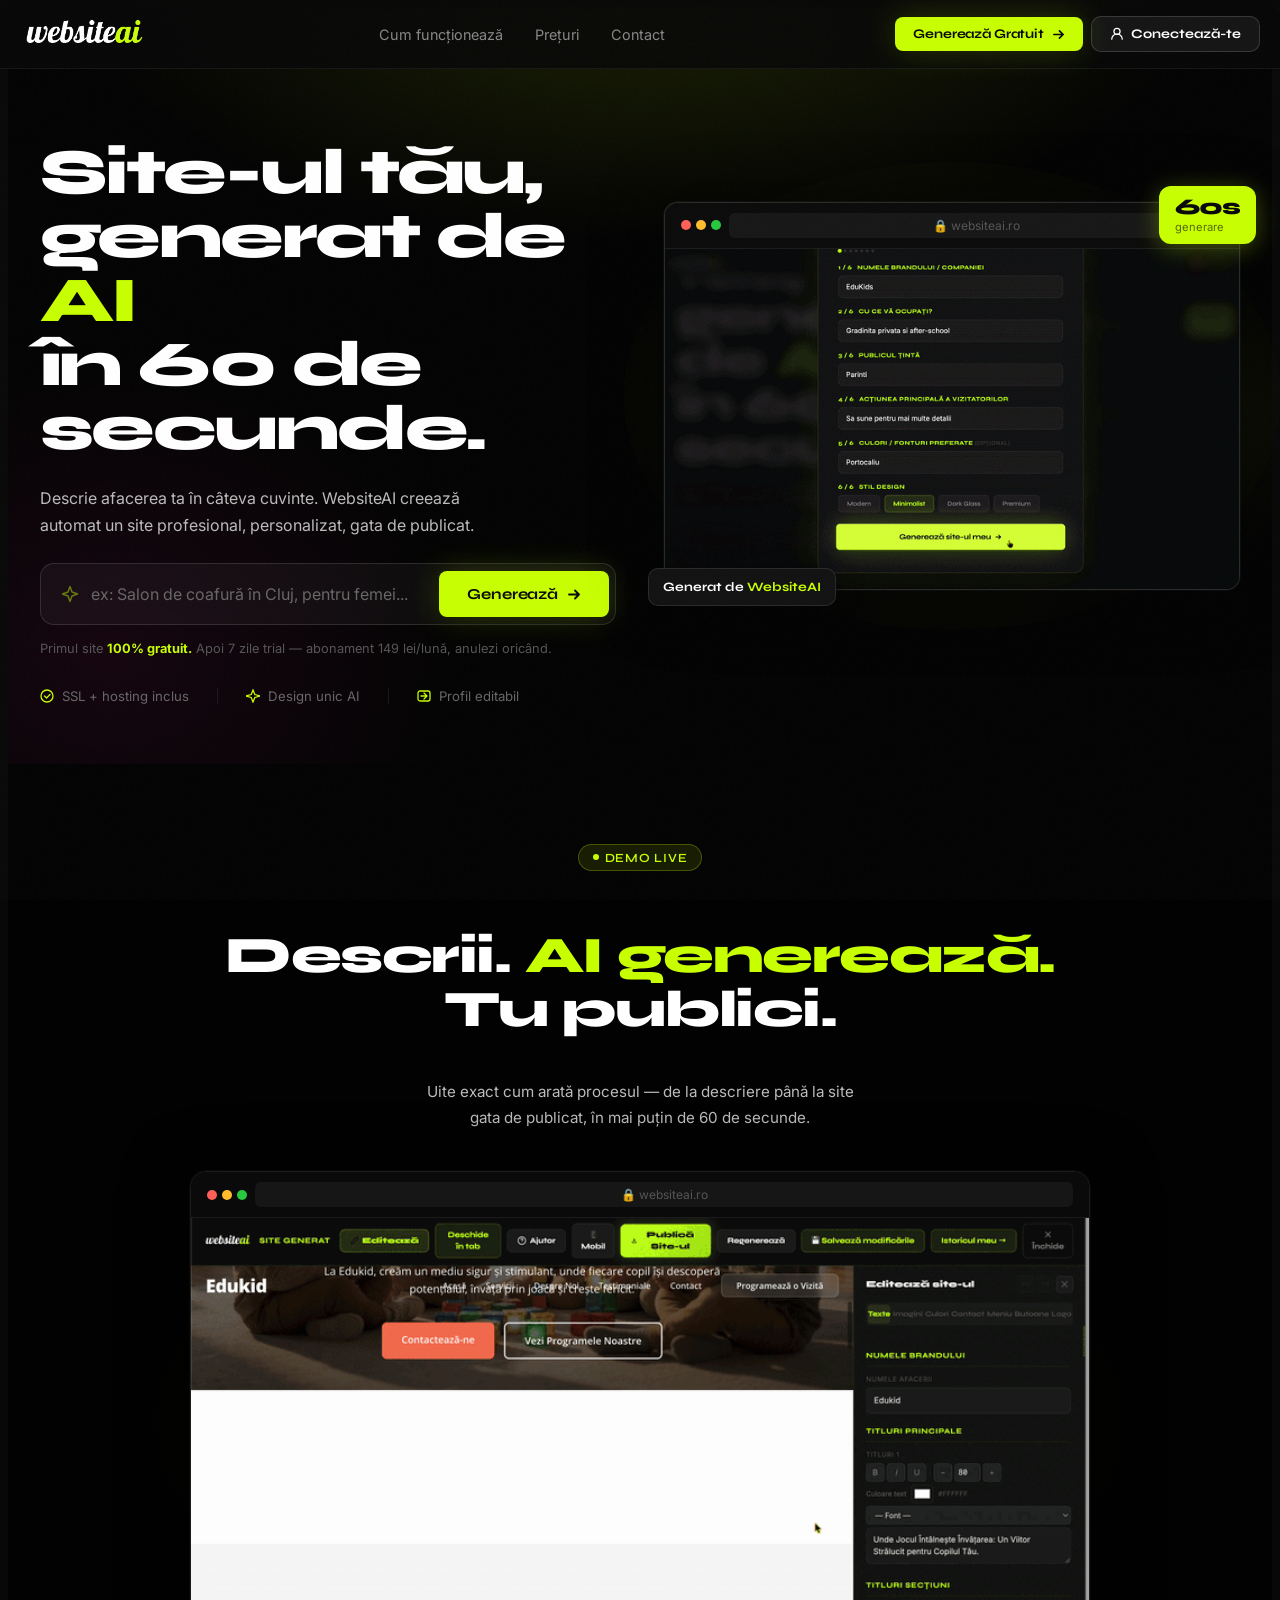
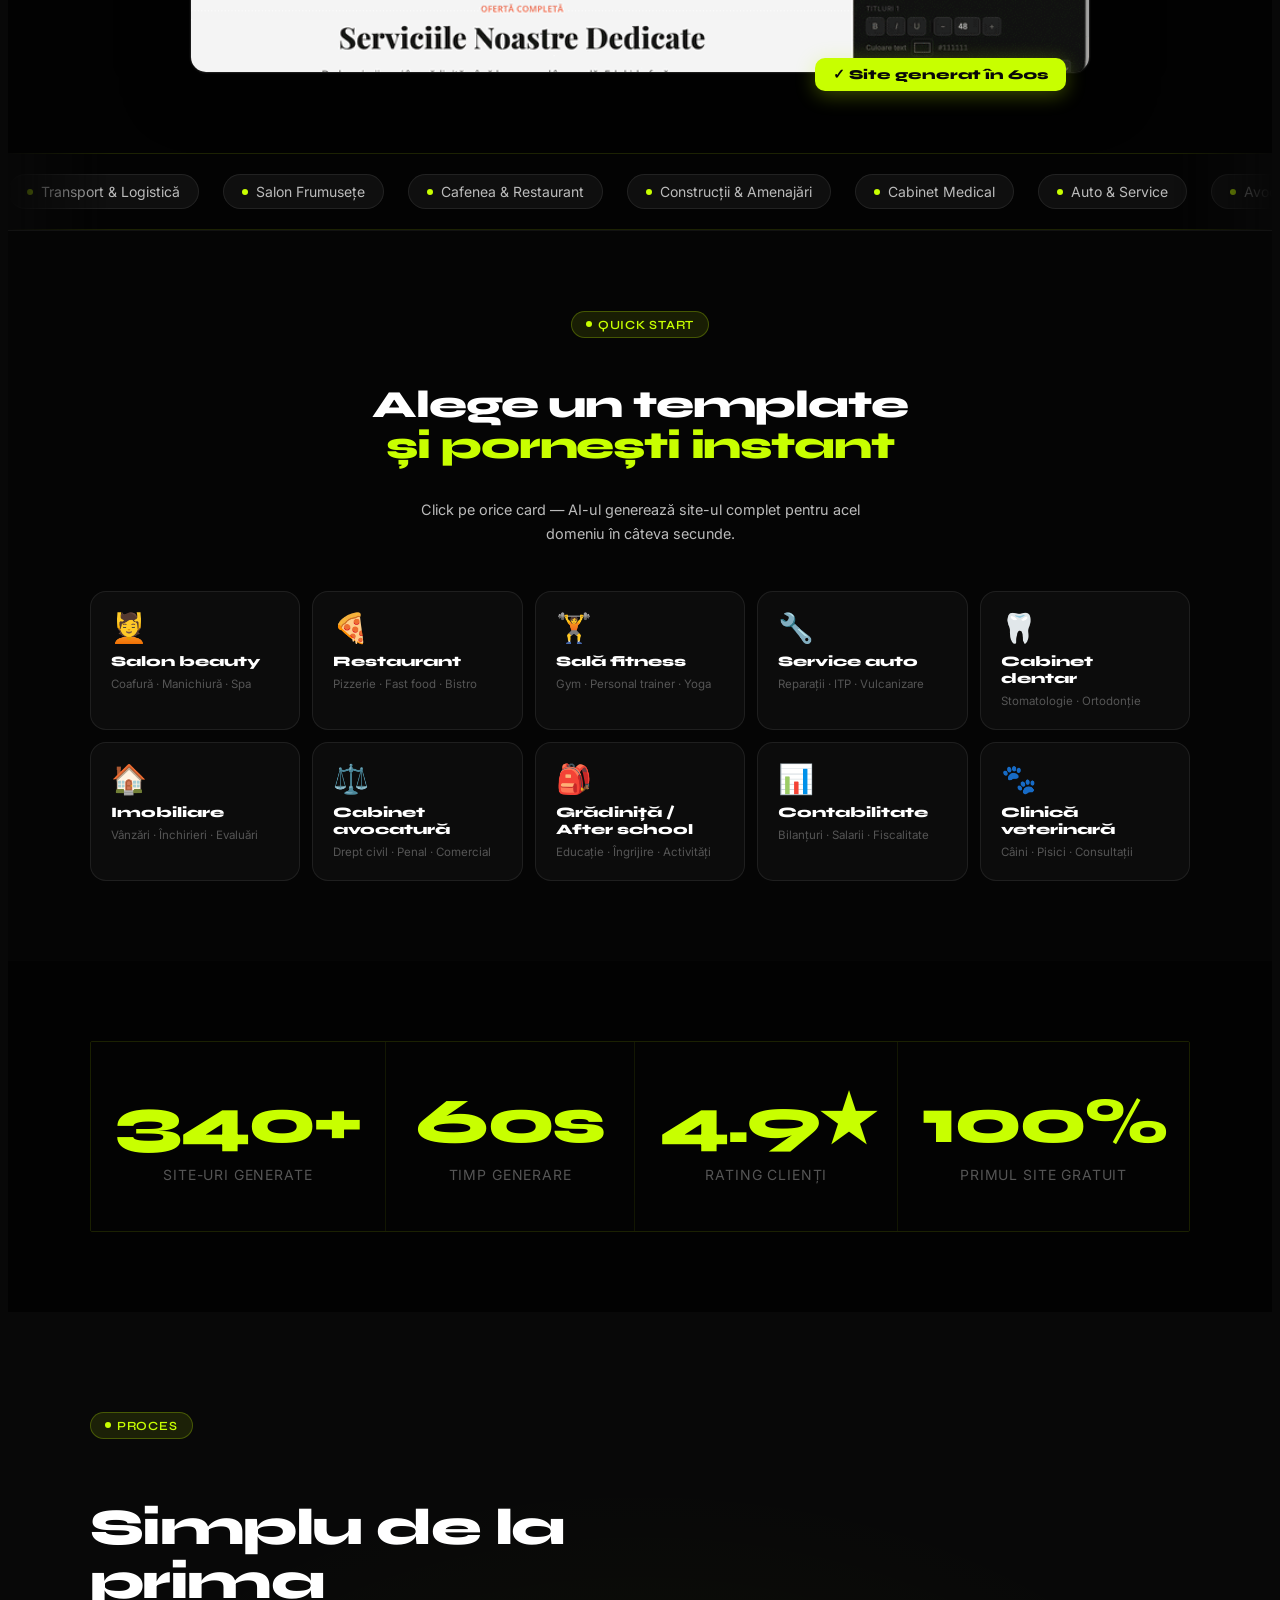
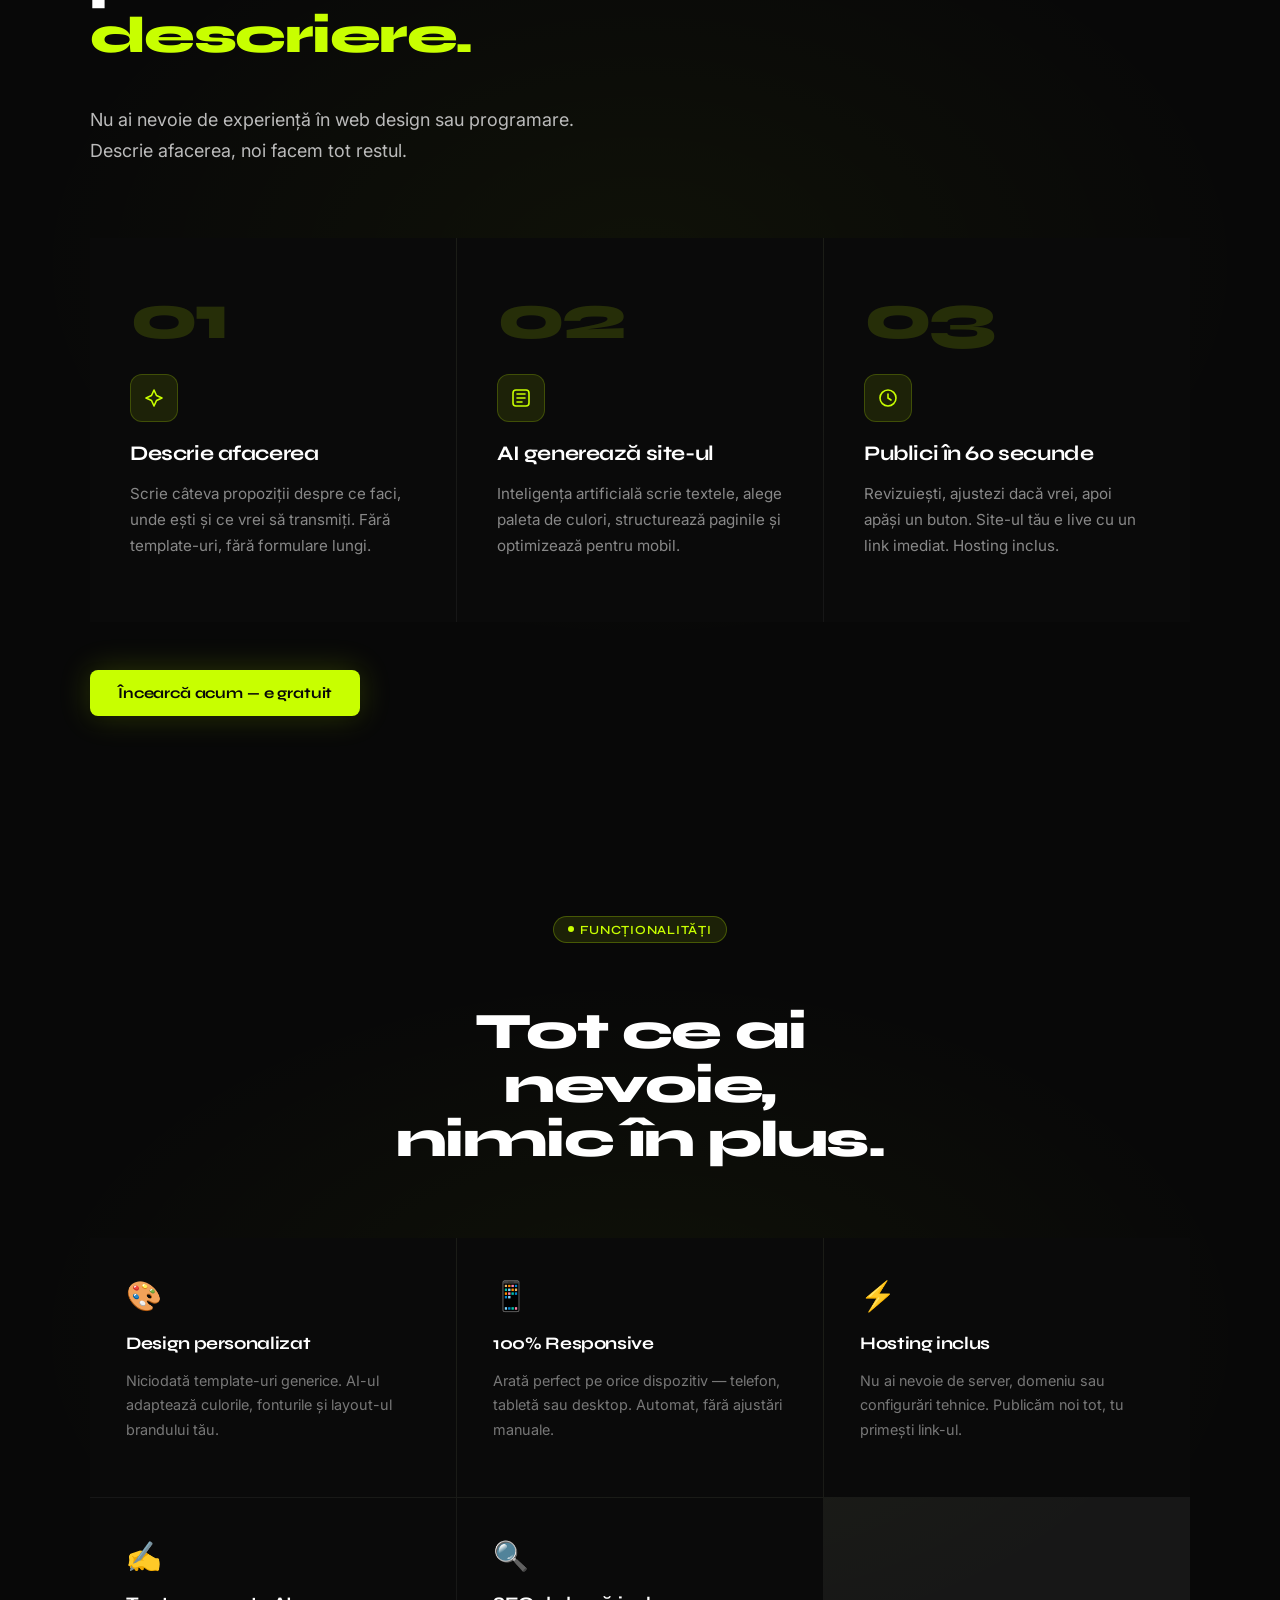
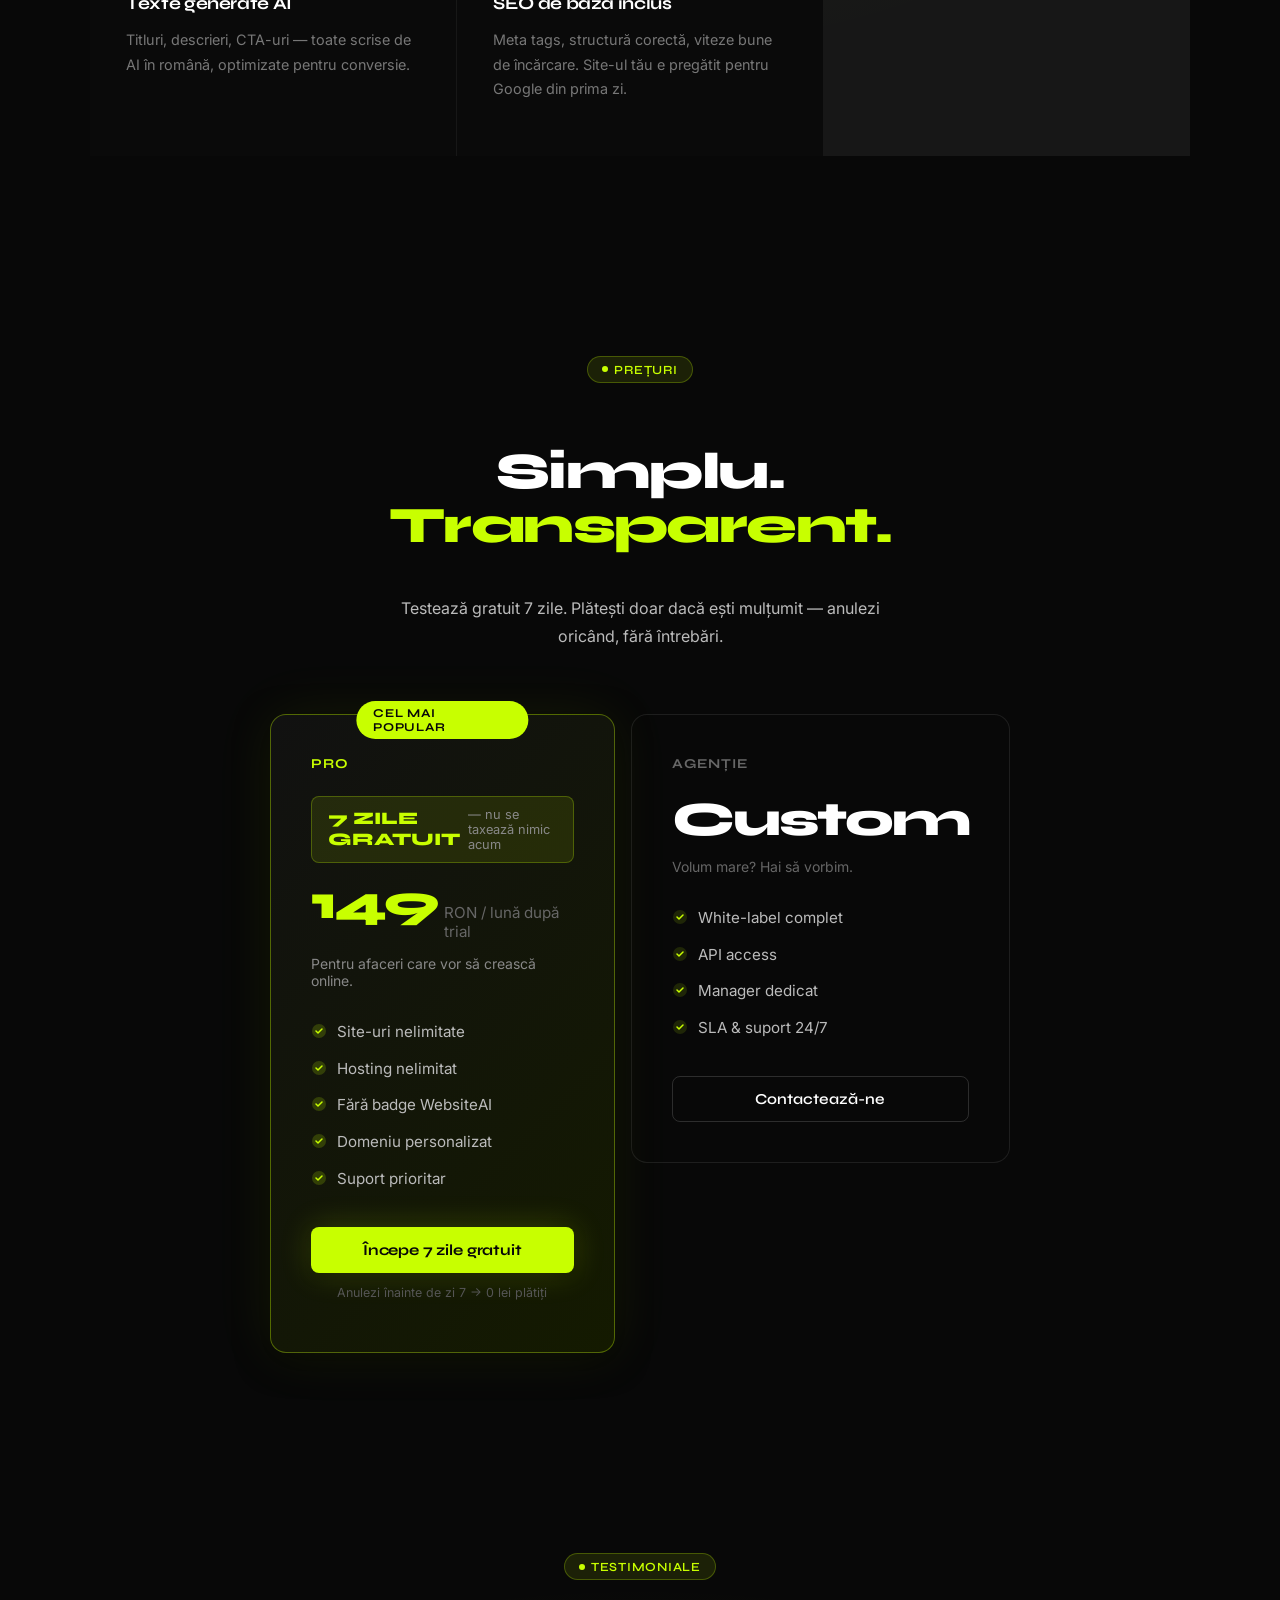
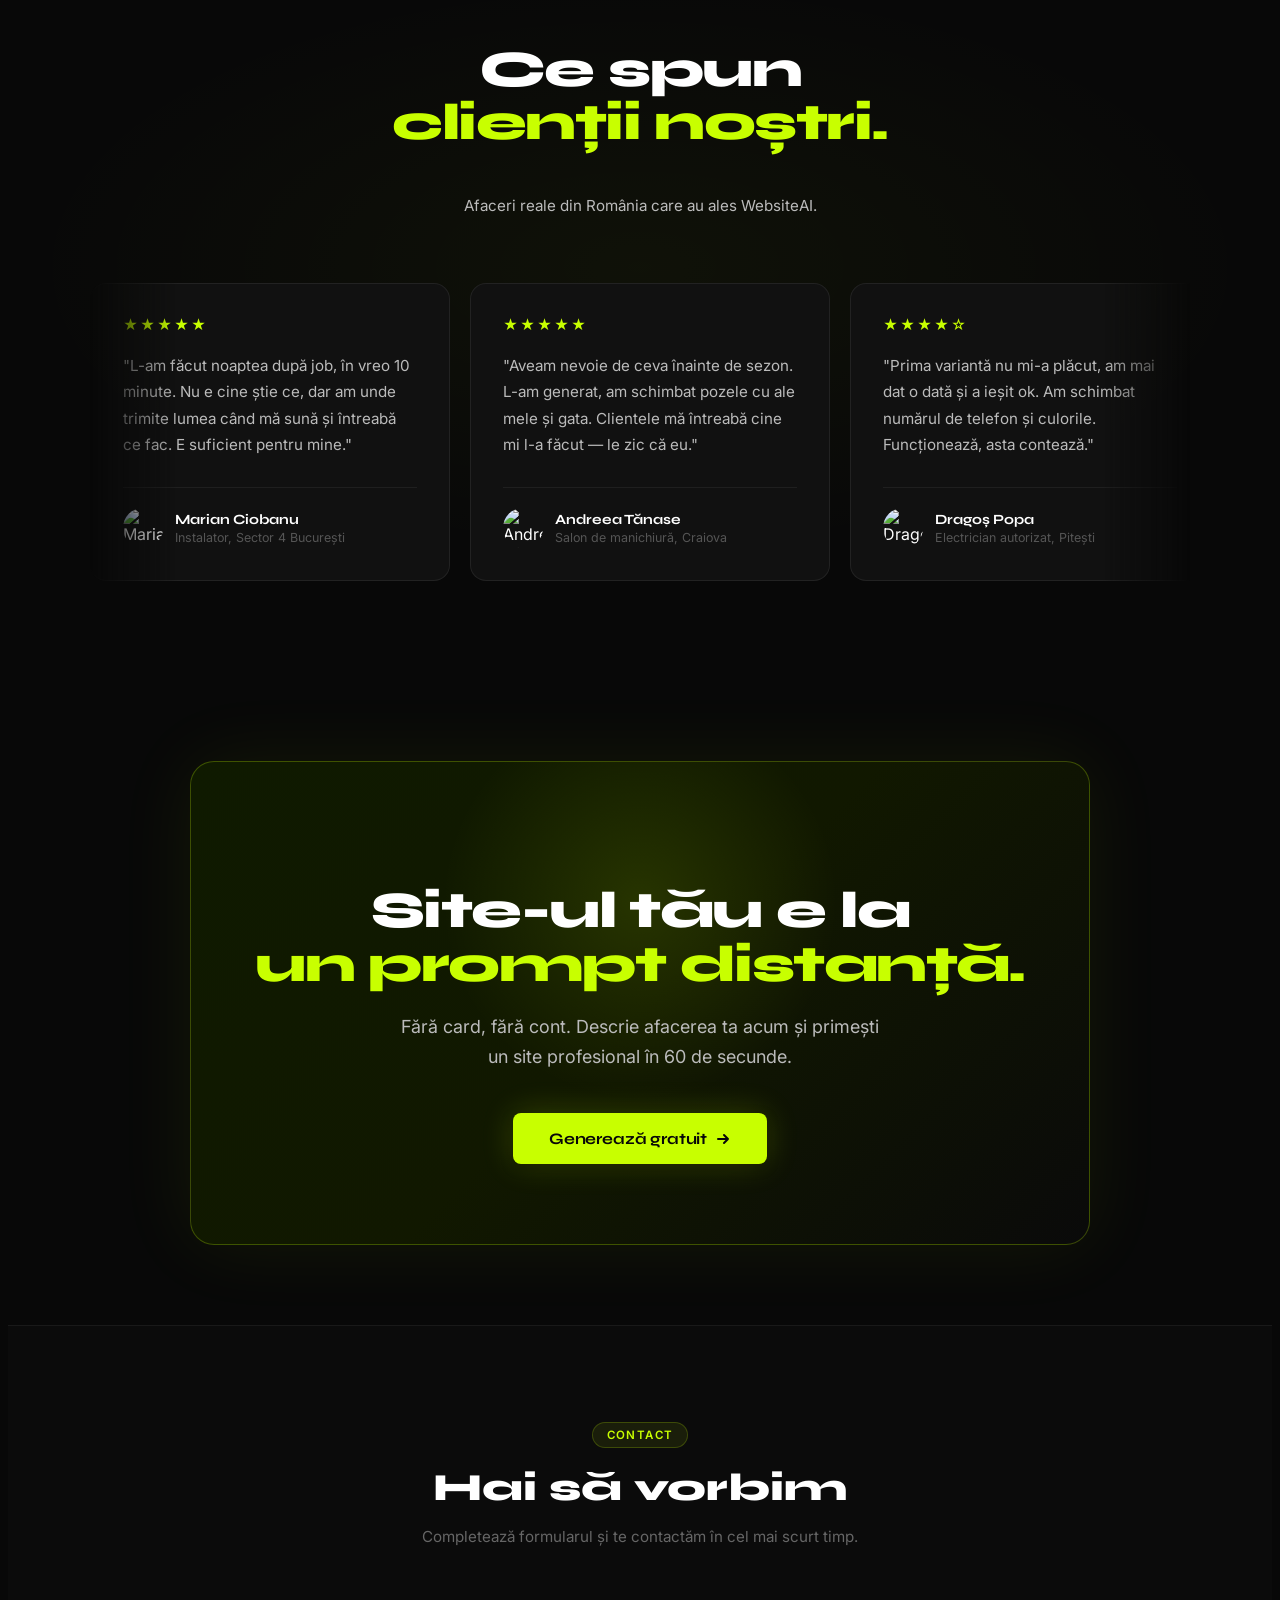
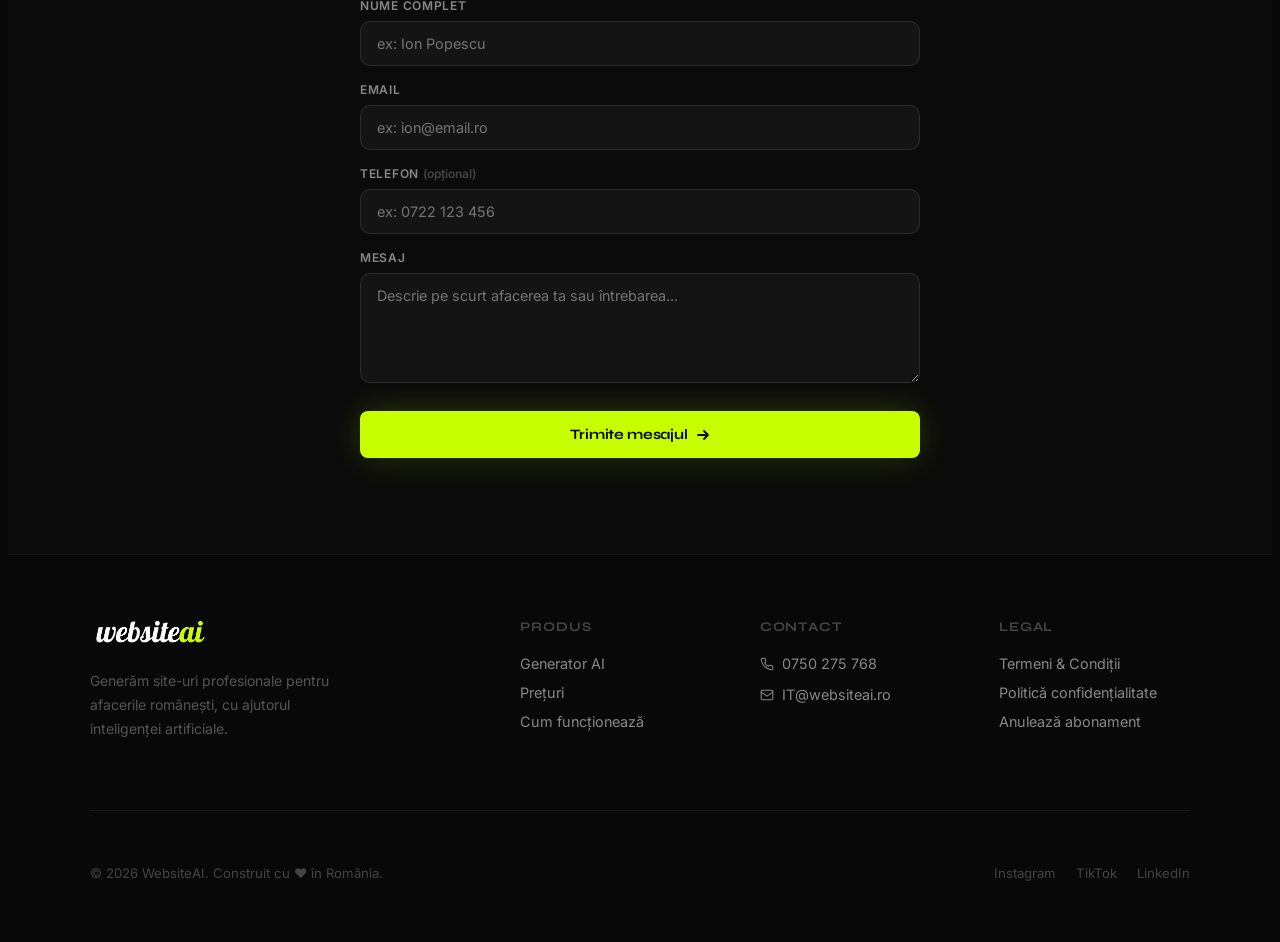
==== commit 69093068: "Restore 4 steps, fix status text, extend progress to 93% with slow crawl" ====
--- a/index.html
+++ b/index.html
@@ -2103,7 +2103,10 @@
         <div class="lstep-icon" style="width:20px;height:20px;border-radius:50%;border:1.5px solid #333;flex-shrink:0;display:flex;align-items:center;justify-content:center;"></div>
         <span style="font-family:'Inter',sans-serif;font-size:0.82rem;color:#aaa;">Design & structură pagini</span>
       </div>
-      <div class="load-step" id="lstep-2" style="display:none;"></div>
+      <div class="load-step" id="lstep-2" style="display:flex;align-items:center;gap:12px;opacity:0.3;transition:opacity 0.4s;">
+        <div class="lstep-icon" style="width:20px;height:20px;border-radius:50%;border:1.5px solid #333;flex-shrink:0;display:flex;align-items:center;justify-content:center;"></div>
+        <span style="font-family:'Inter',sans-serif;font-size:0.82rem;color:#aaa;">Texte & conținut personalizat</span>
+      </div>
       <div class="load-step" id="lstep-3" style="display:flex;align-items:center;gap:12px;opacity:0.3;transition:opacity 0.4s;">
         <div class="lstep-icon" style="width:20px;height:20px;border-radius:50%;border:1.5px solid #333;flex-shrink:0;display:flex;align-items:center;justify-content:center;"></div>
         <span style="font-family:'Inter',sans-serif;font-size:0.82rem;color:#aaa;">Optimizare mobile & SEO</span>
@@ -2982,7 +2985,7 @@
   const LOAD_STEPS = [
     { id: 'lstep-0', status: 'Se analizează descrierea afacerii…',   from: 0  },
     { id: 'lstep-1', status: 'Se proiectează design-ul și layout-ul…', from: 22 },
-    { id: 'lstep-2', status: 'Se finalizează structura…',             from: 48 },
+    { id: 'lstep-2', status: 'Se construiește structura paginii…',    from: 48 },
     { id: 'lstep-3', status: 'Optimizare mobile, SEO, finalizare…',   from: 74 },
   ];
   const CHECK_SVG = '<svg width="10" height="10" viewBox="0 0 12 12" fill="none"><polyline points="2,6 5,9 10,3" stroke="#C8FF00" stroke-width="2" stroke-linecap="round" stroke-linejoin="round"/></svg>';
@@ -3025,8 +3028,8 @@
 
     progressTimer = setInterval(() => {
       // Smooth progress: fast start, steady middle, crawl at end
-      const inc = pct < 25 ? 2.5 : pct < 55 ? 1.2 : pct < 78 ? 0.6 : 0.2;
-      if (pct < 85) pct = Math.min(pct + inc, 85);
+      const inc = pct < 25 ? 2.5 : pct < 55 ? 1.2 : pct < 78 ? 0.6 : pct < 88 ? 0.2 : 0.07;
+      if (pct < 93) pct = Math.min(pct + inc, 93);
       progressBar.style.width = pct + '%';
       if (pctEl) pctEl.textContent = Math.round(pct) + '%';
 
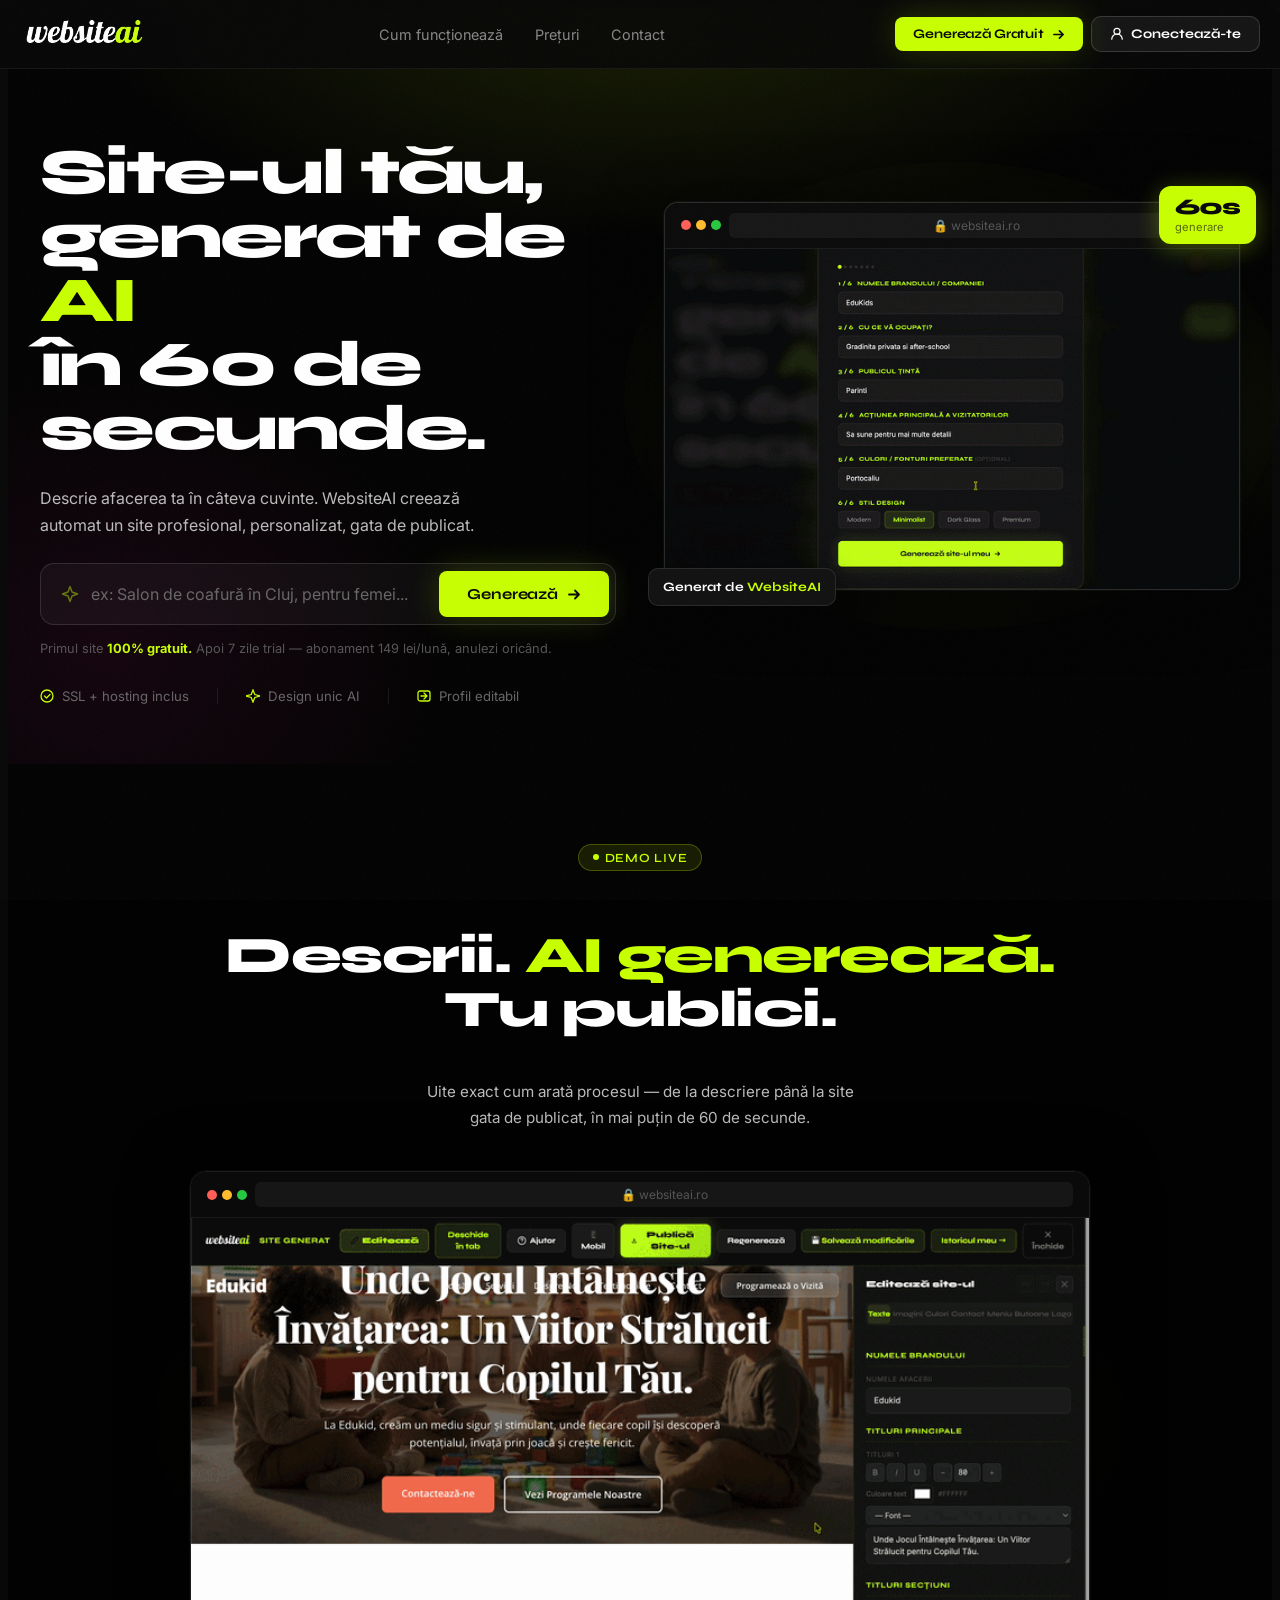
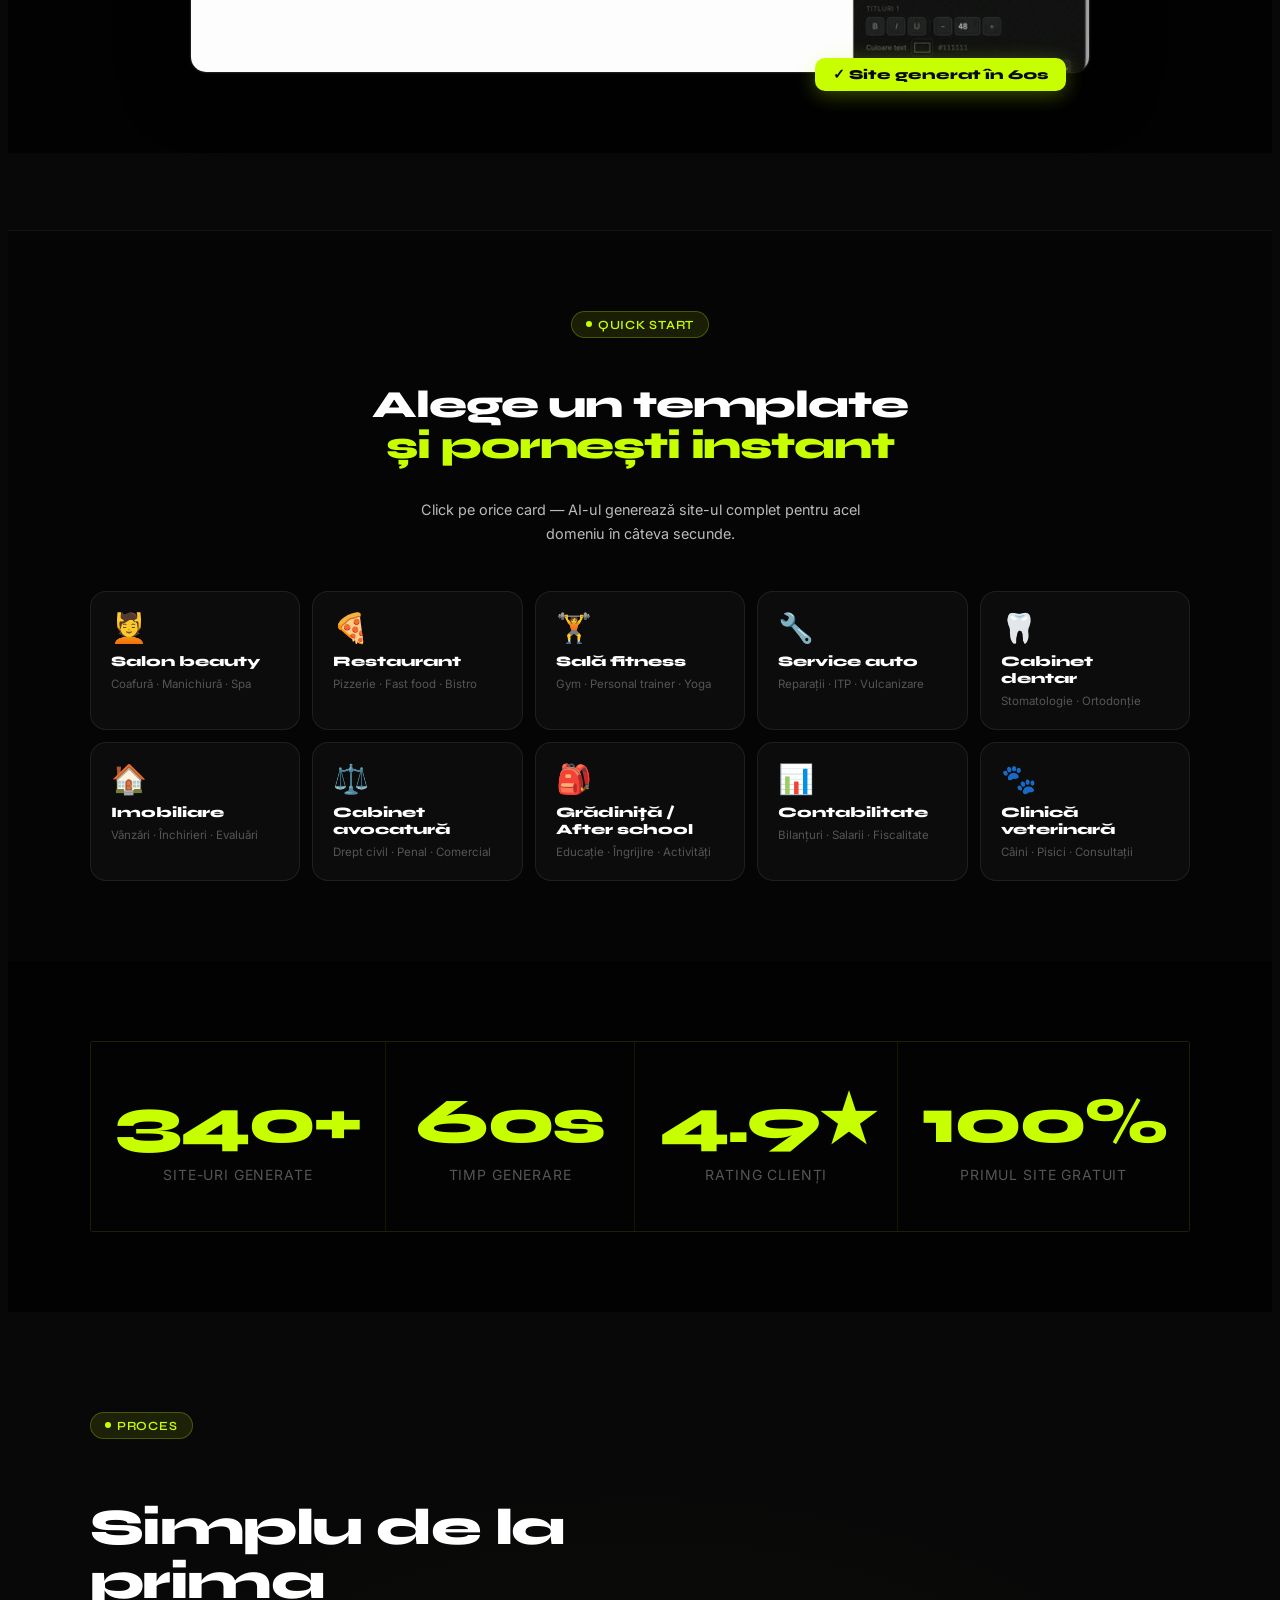
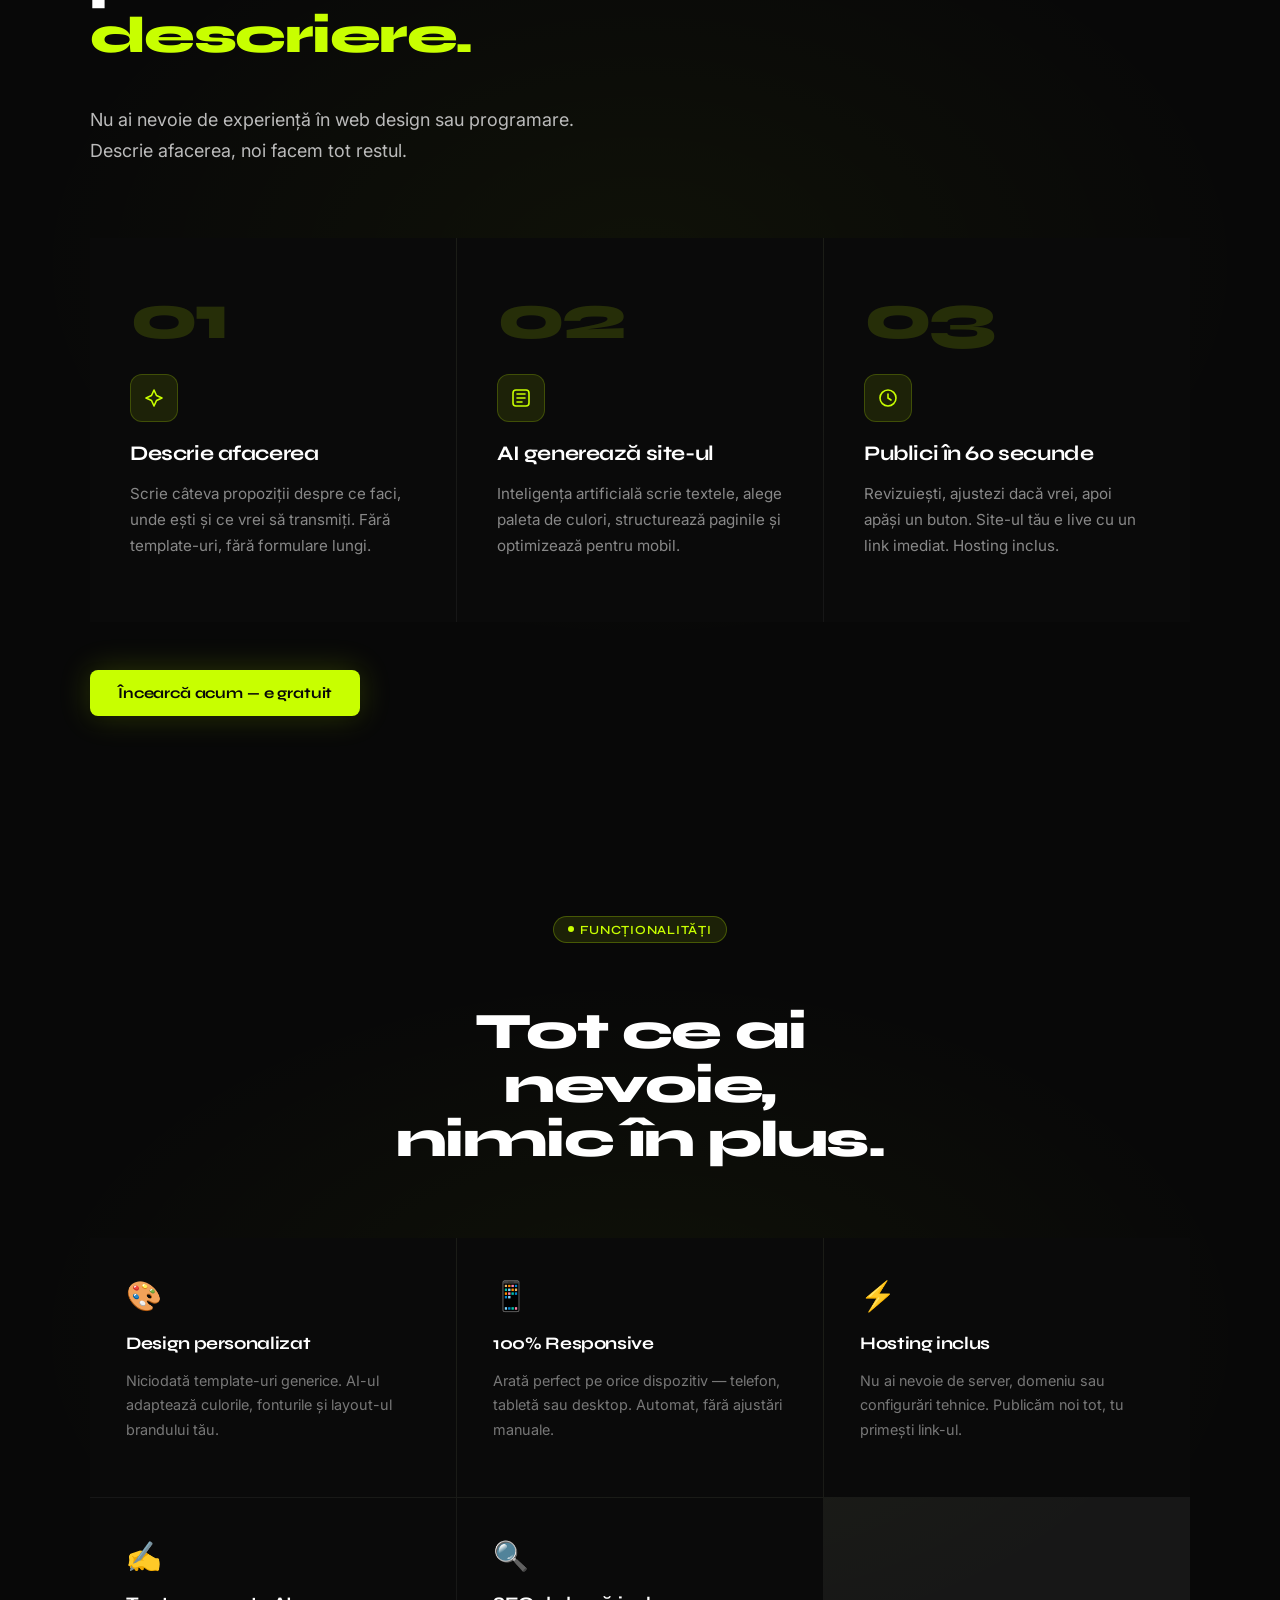
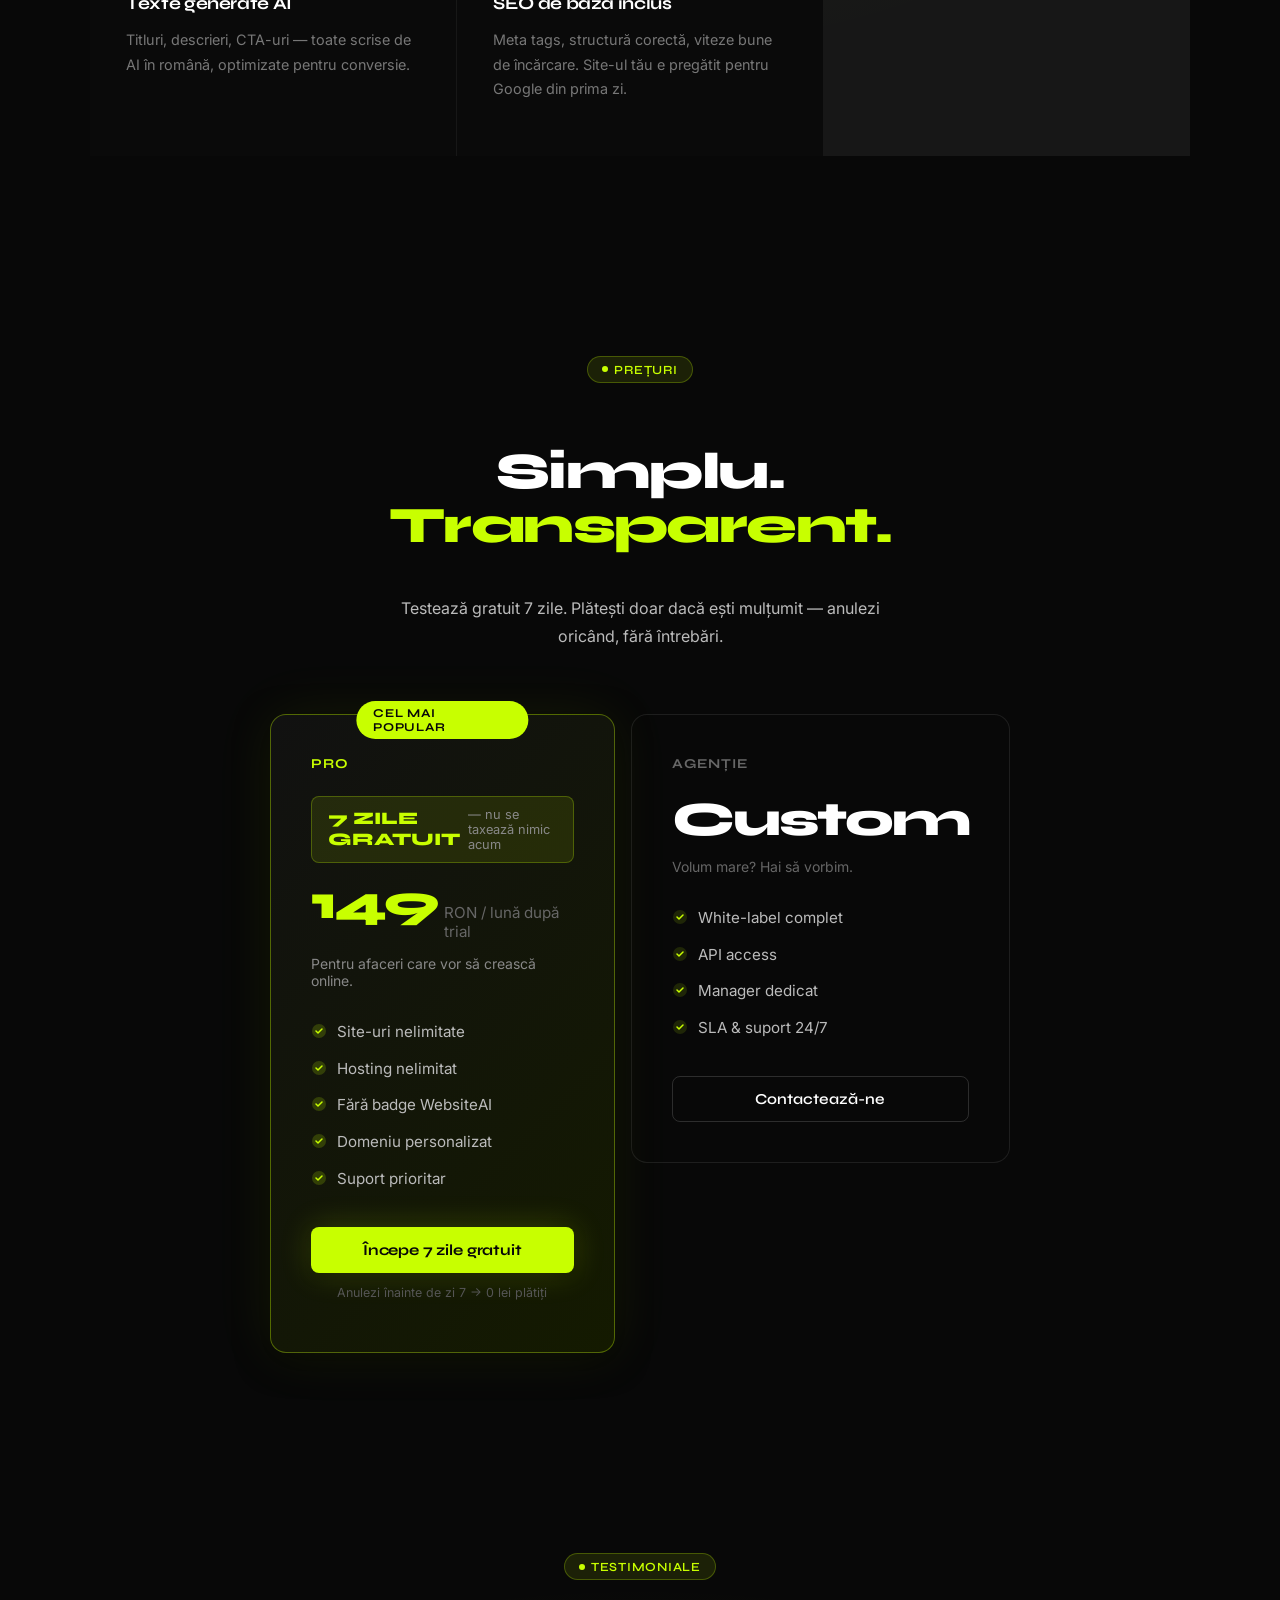
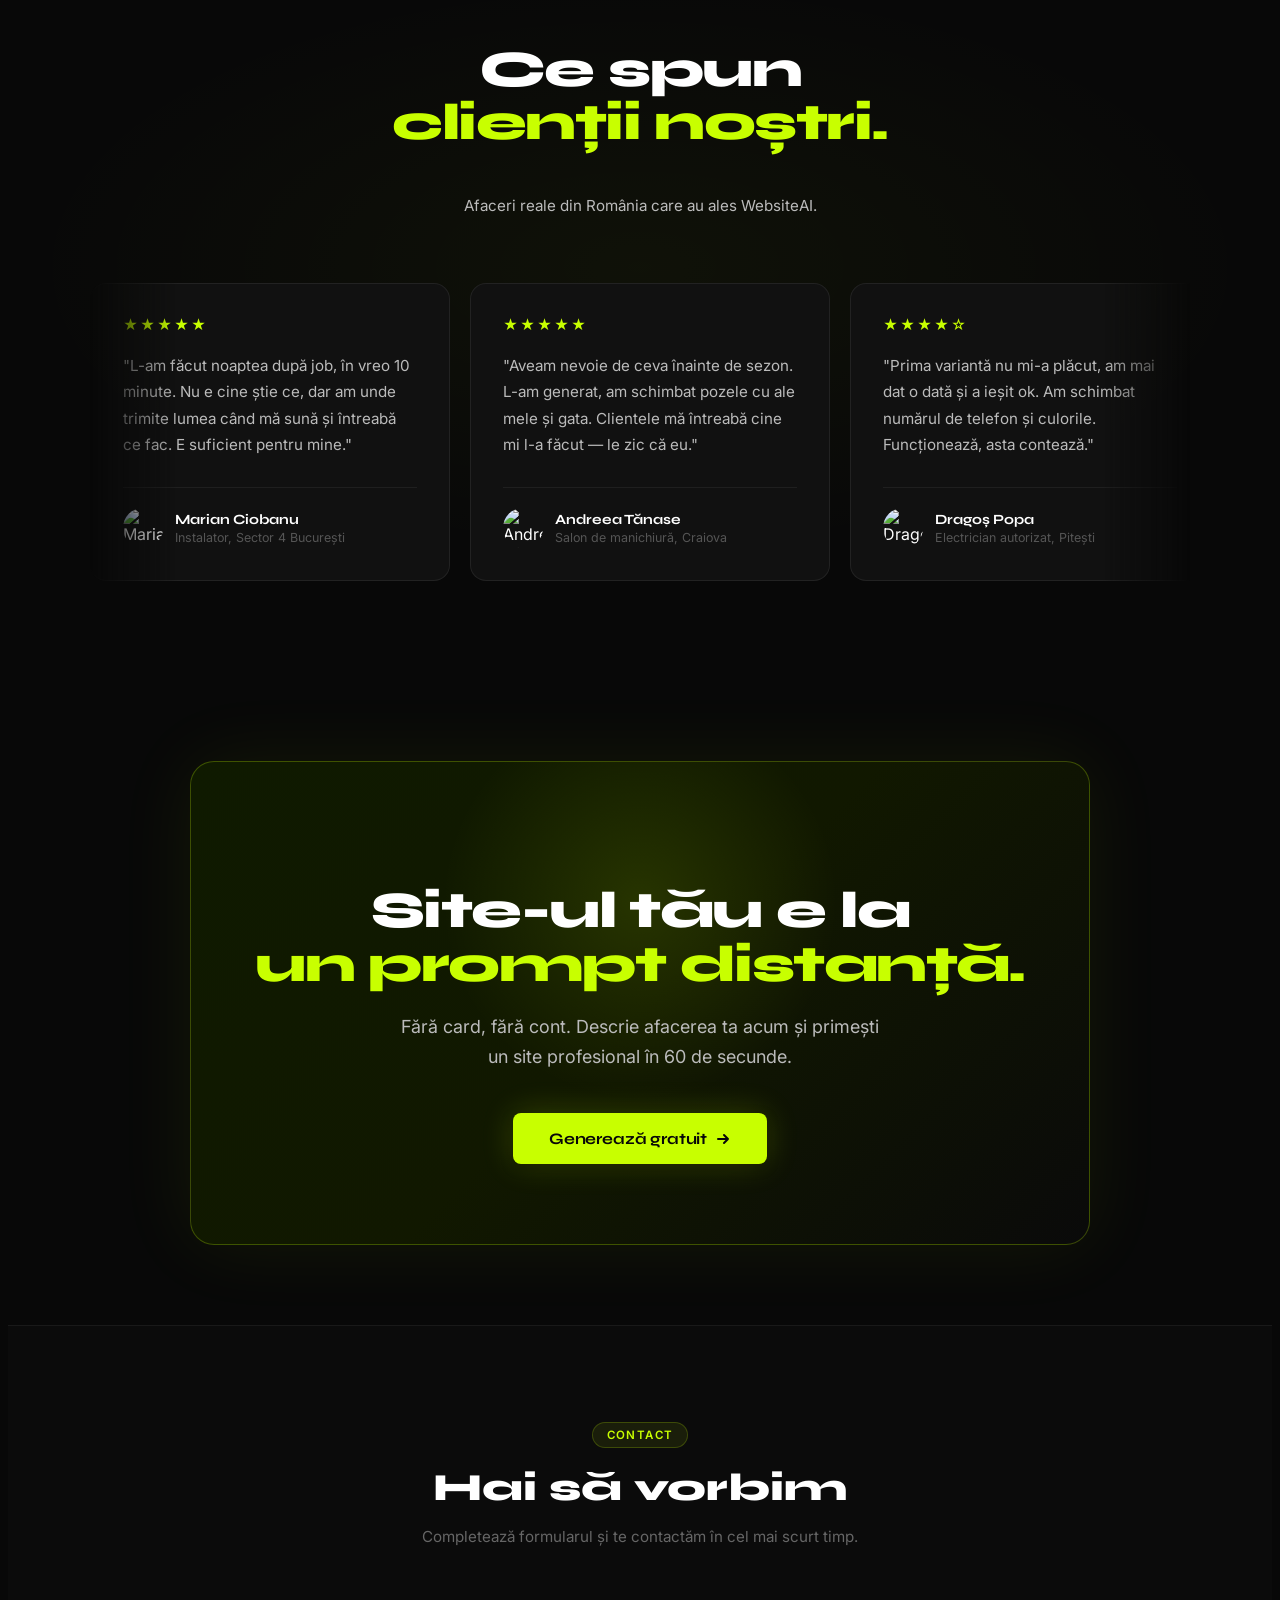
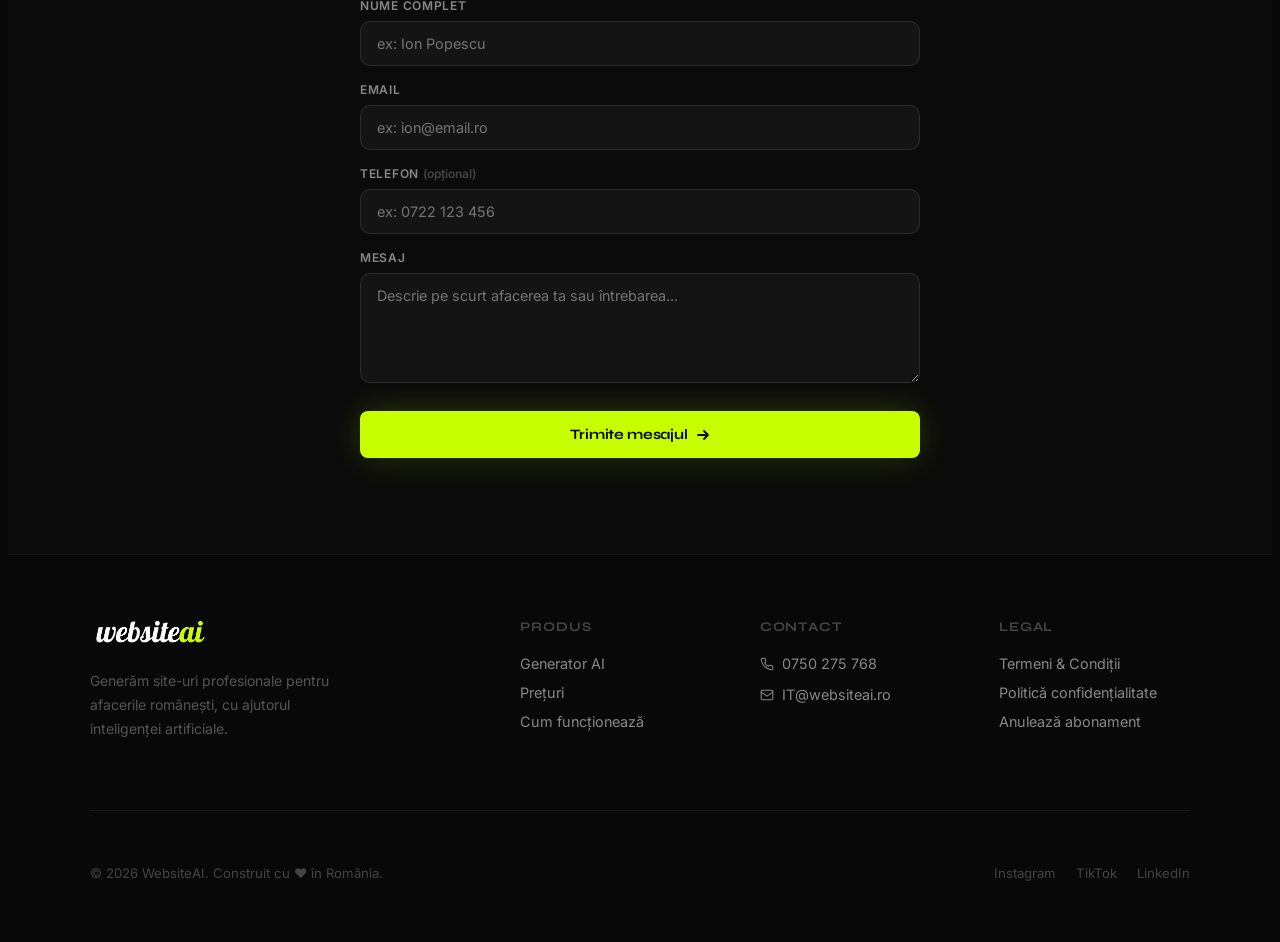
==== commit 9159aa11: "Remove timer display, fix image status text, extend retry deadline to 240s" ====
--- a/index.html
+++ b/index.html
@@ -2090,7 +2090,7 @@
     <!-- Progress percent -->
     <div style="width:100%;max-width:380px;display:flex;justify-content:space-between;margin-bottom:36px;">
       <span id="loading-pct" style="font-family:'Inter',sans-serif;font-size:0.75rem;color:#444;"></span>
-      <span id="loading-timer" style="font-family:'Inter',sans-serif;font-size:0.75rem;color:#444;"></span>
+      <span id="loading-timer" style="display:none;"></span>
     </div>
 
     <!-- Step checklist -->
@@ -3034,8 +3034,6 @@
       if (pctEl) pctEl.textContent = Math.round(pct) + '%';
 
       // Elapsed timer
-      const elapsed = Math.round((Date.now() - startTime) / 1000);
-      if (timerEl) timerEl.textContent = elapsed + 's';
 
       // Advance step based on pct
       const newStep = LOAD_STEPS.reduce((acc, s, i) => pct >= s.from ? i : acc, 0);
@@ -3441,7 +3439,7 @@
         generationConfig: { maxOutputTokens: tokens, temperature: 0.75, topP: 0.95 },
       });
 
-      const _deadline = Date.now() + 110000; // 110s — no Vercel limit in browser
+      const _deadline = Date.now() + 240000; // 240s — no Vercel limit in browser
       let _attempt = 0;
       let _tokenIdx = 0;
       while (!html && Date.now() < _deadline) {
@@ -3526,7 +3524,7 @@
       }
 
       /* Replace placeholders with Imagen AI-generated images */
-      loadingStatus.textContent = 'Se generează imaginile cu AI…'; loadingStatus.style.opacity = '1';
+      loadingStatus.textContent = 'Se generează imaginile…'; loadingStatus.style.opacity = '1';
       html = await injectAIImages(html, brief);
 
       /* ── Close truncated HTML if needed ── */
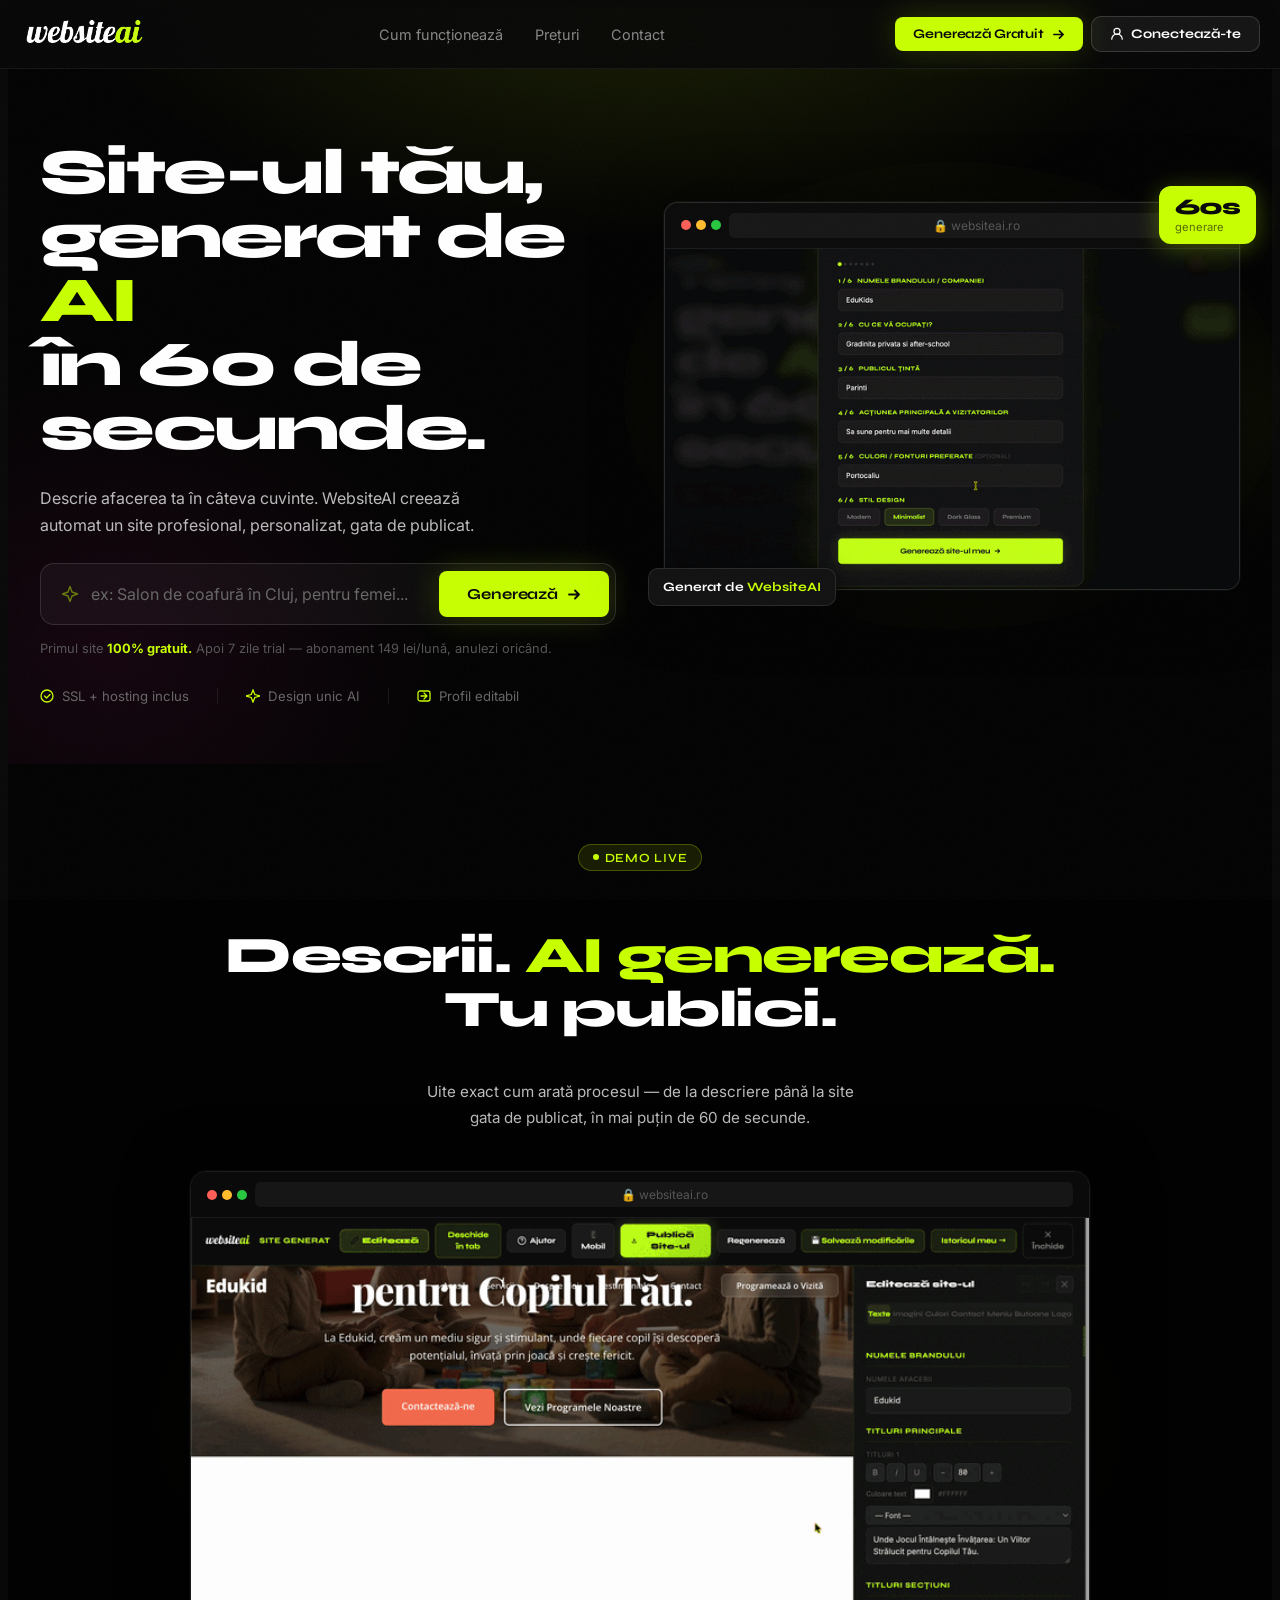
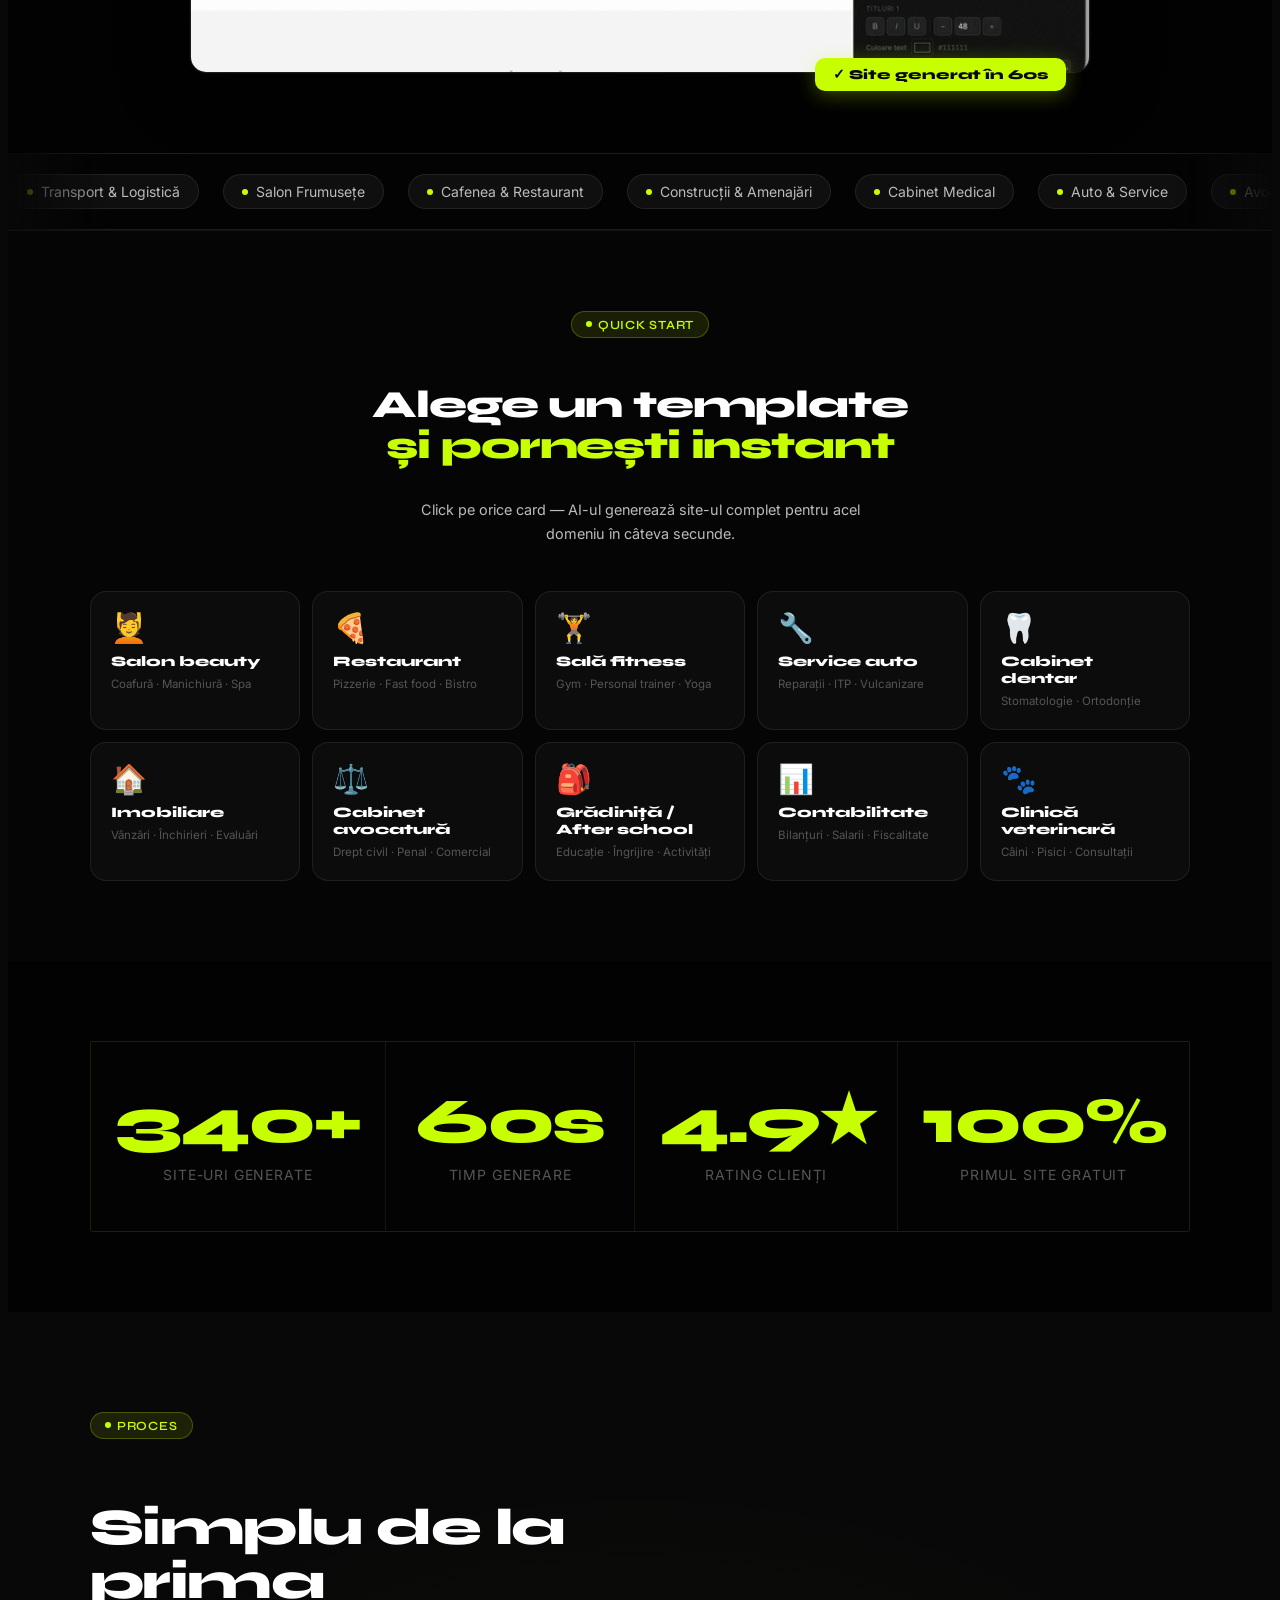
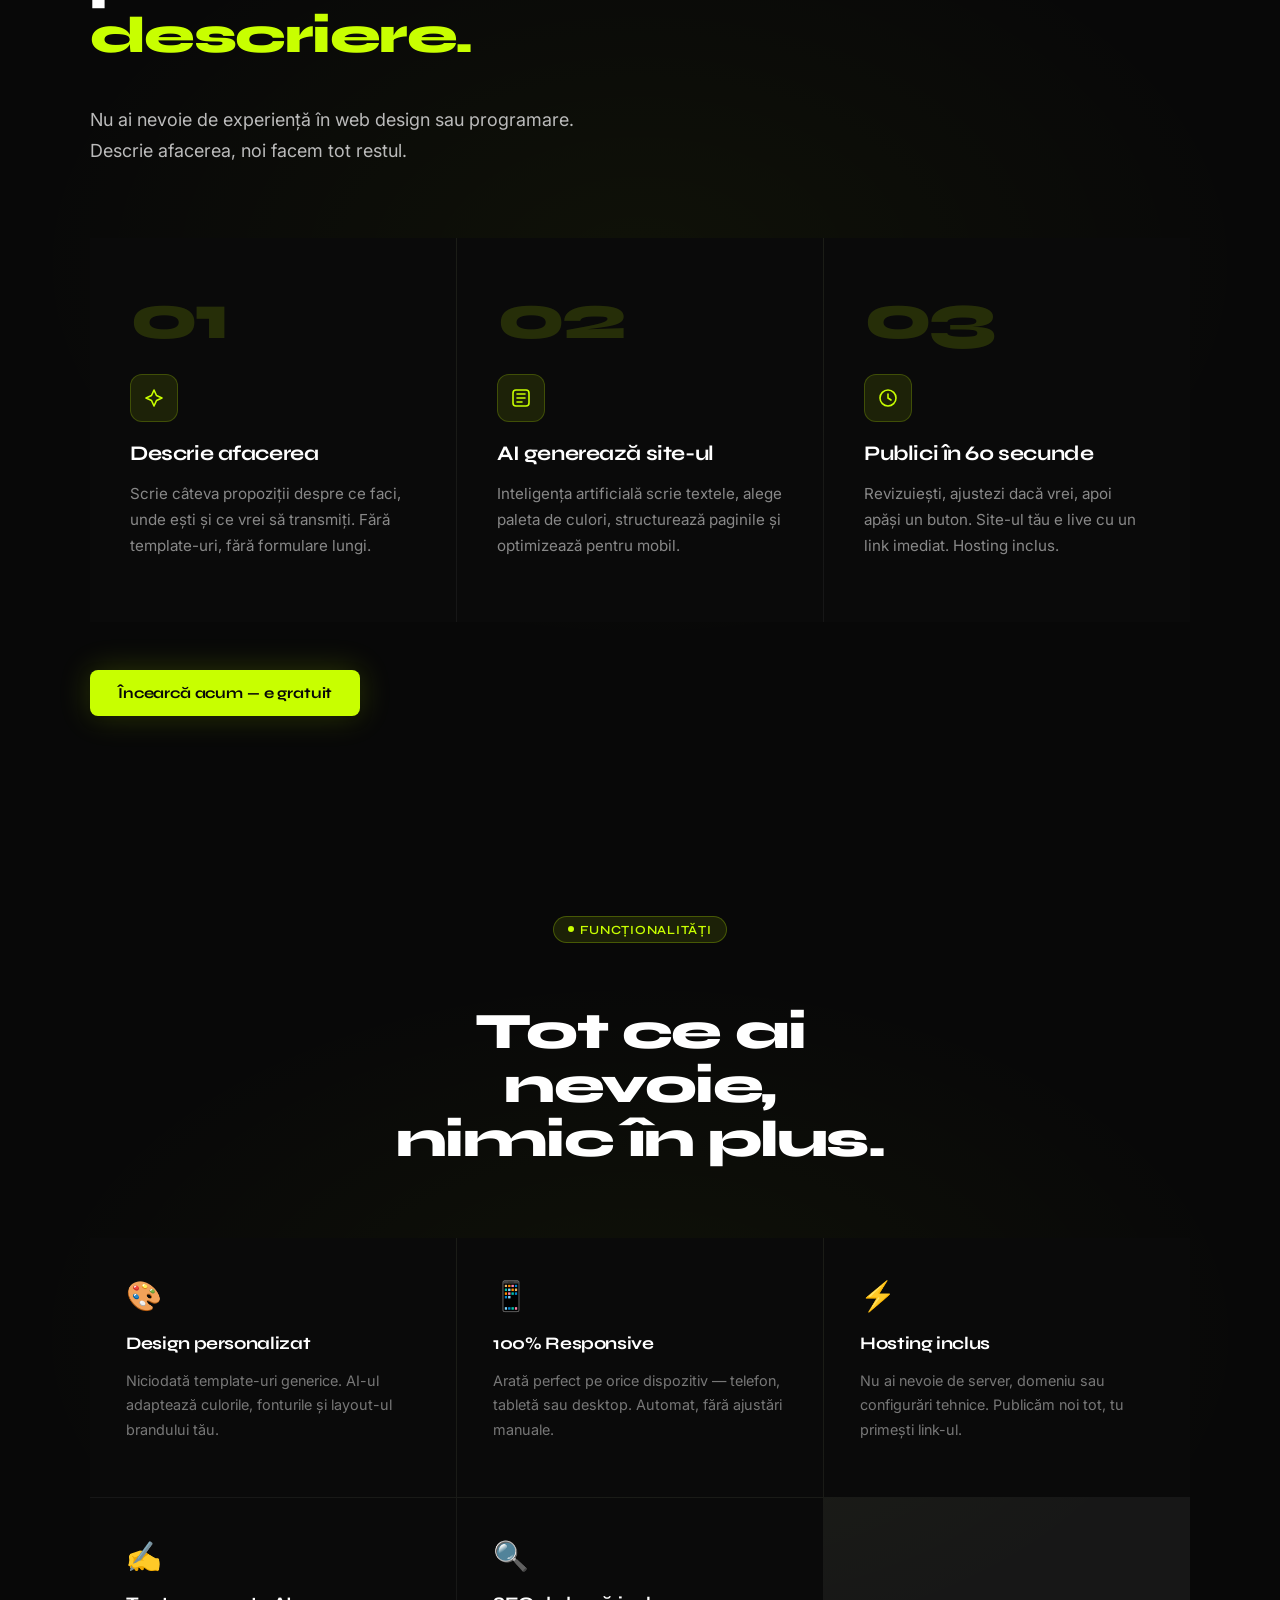
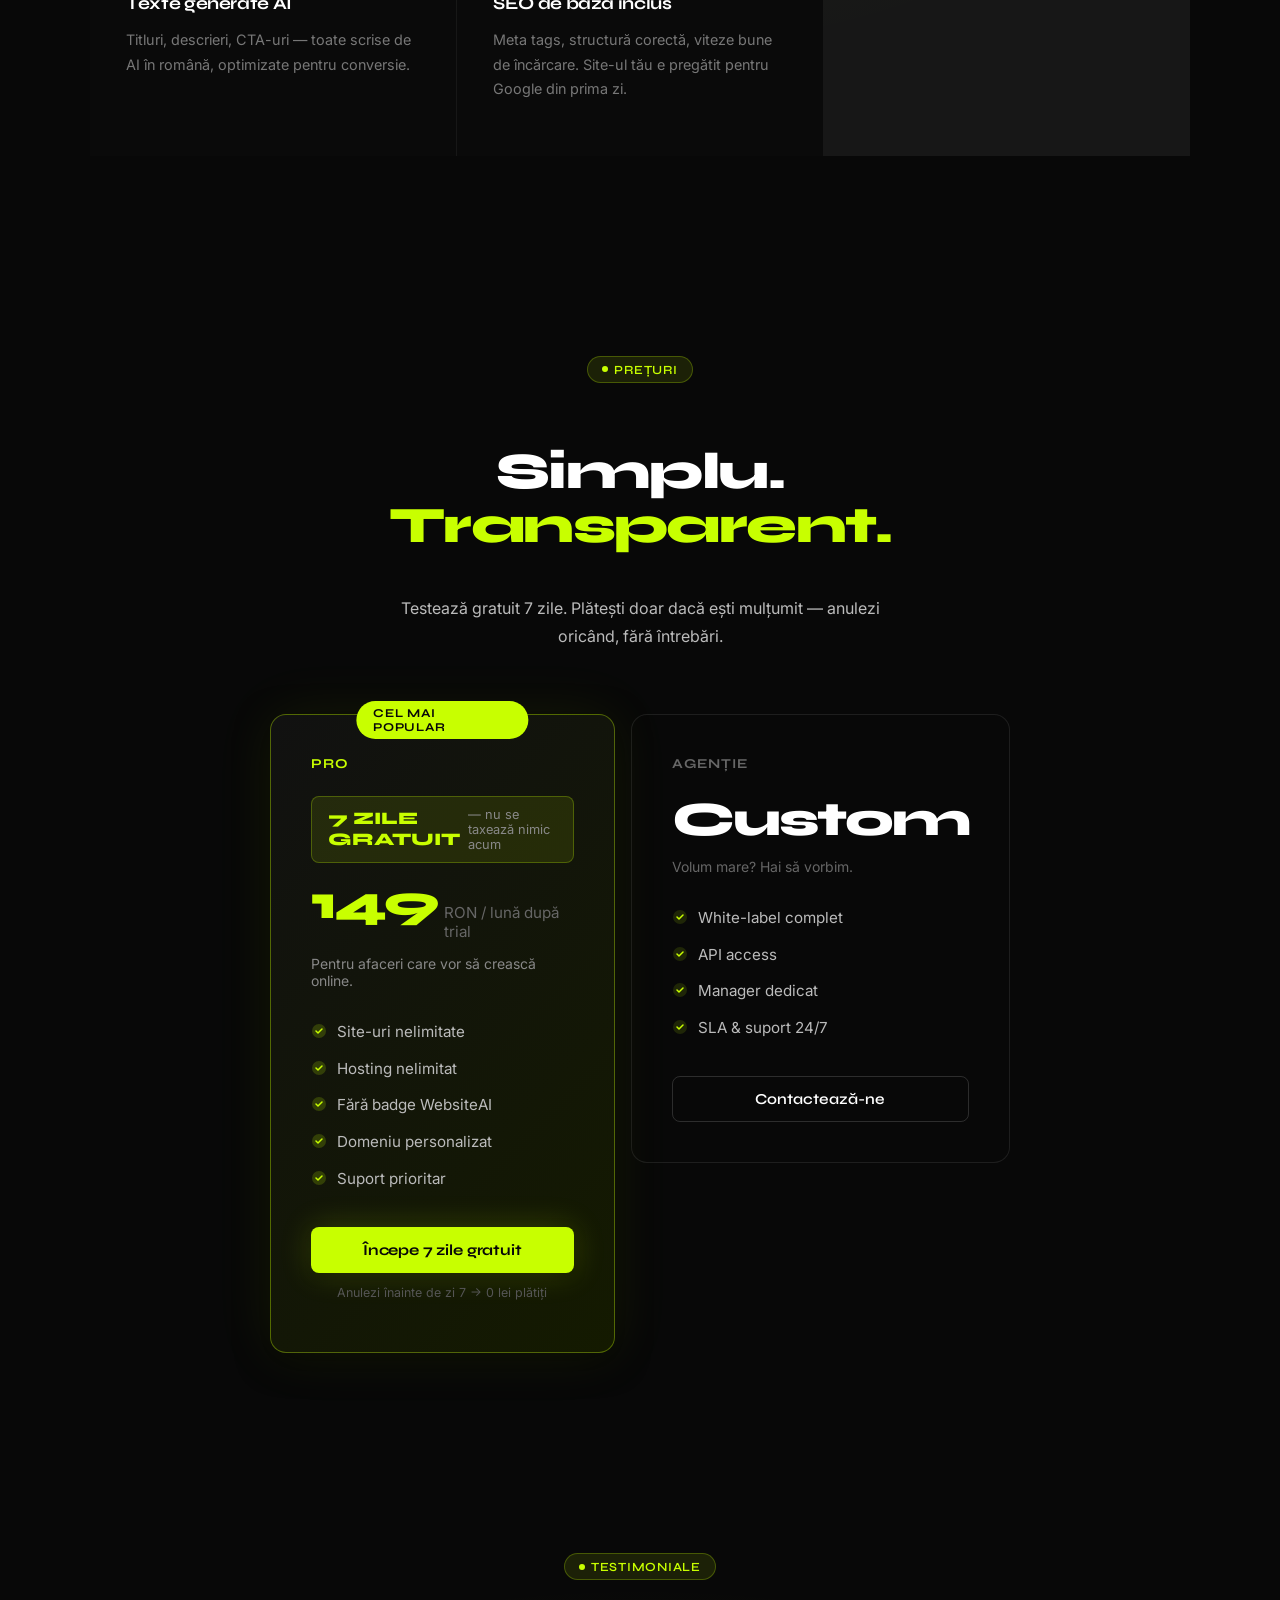
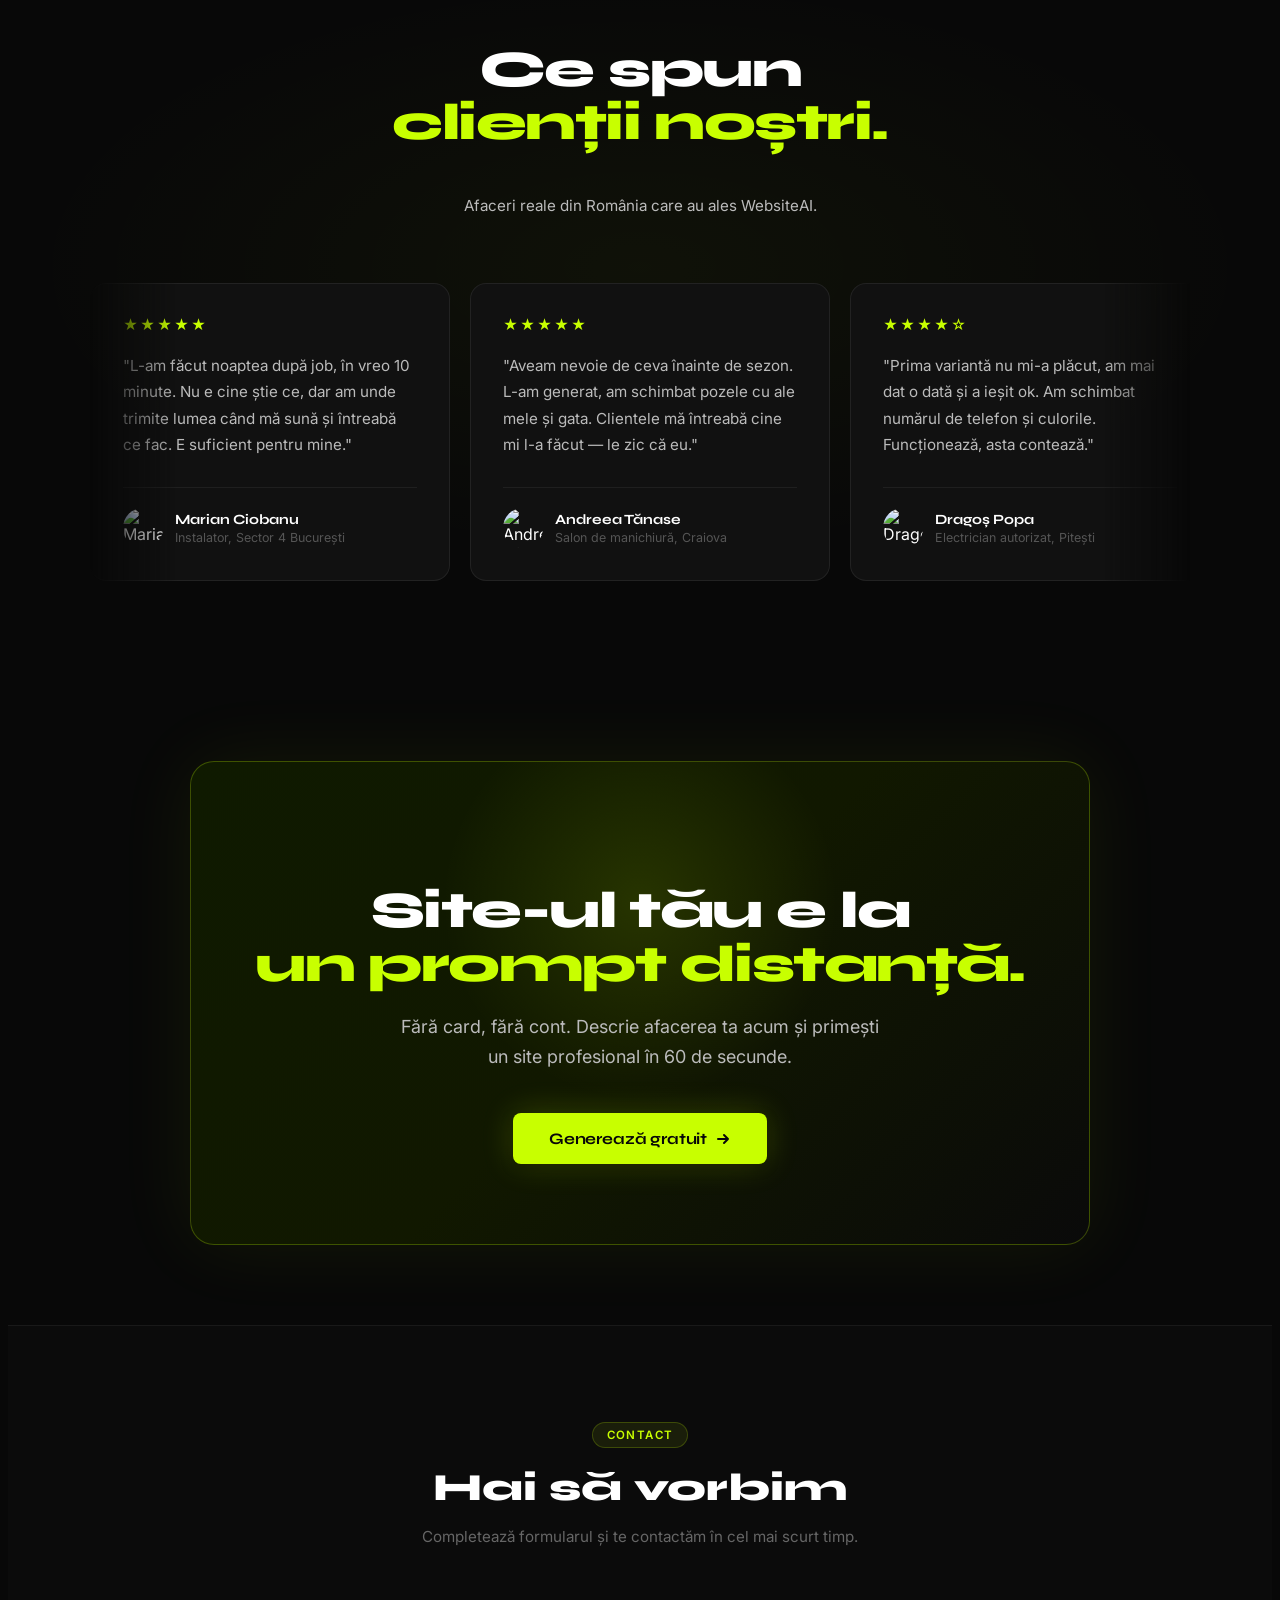
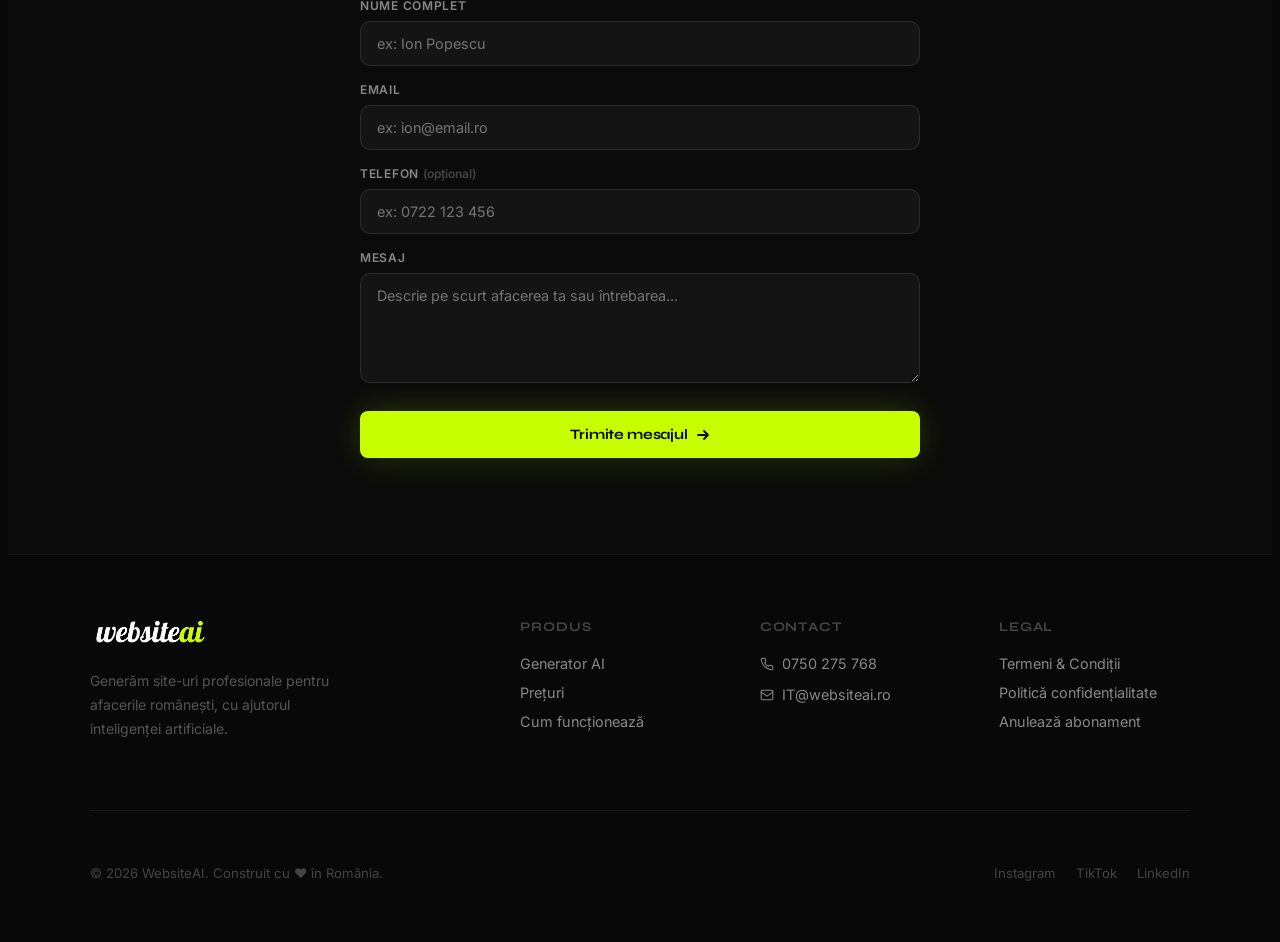
==== commit 0c6be848: "Parallel model race: fire all models simultaneously, take first valid response" ====
--- a/index.html
+++ b/index.html
@@ -3439,53 +3439,55 @@
         generationConfig: { maxOutputTokens: tokens, temperature: 0.75, topP: 0.95 },
       });
 
-      const _deadline = Date.now() + 240000; // 240s — no Vercel limit in browser
-      let _attempt = 0;
+      // Race all models in parallel — first valid response wins
+      async function raceModels(models, body) {
+        return new Promise((resolve) => {
+          let settled = 0;
+          let won = false;
+          const total = models.length;
+          models.forEach((model) => {
+            const url = `https://generativelanguage.googleapis.com/v1beta/models/${model}:generateContent?key=${key}`;
+            fetch(url, { method: 'POST', headers: { 'Content-Type': 'application/json' }, body })
+              .then(async (res) => {
+                if (won) return;
+                if (res.ok) {
+                  const data = await res.json();
+                  const text = (data?.candidates?.[0]?.content?.parts?.[0]?.text || '').replace(/^```html\s*/i,'').replace(/^```\s*/i,'').replace(/\s*```$/i,'').trim();
+                  if (text && text.length > 100 && !won) {
+                    won = true;
+                    resolve({ html: text, model });
+                  }
+                } else {
+                  console.warn('[generate]', model, res.status);
+                }
+              })
+              .catch((e) => { console.warn('[generate] fetch err', model, e.message); })
+              .finally(() => {
+                settled++;
+                if (settled === total && !won) resolve(null);
+              });
+          });
+        });
+      }
+
+      const _deadline = Date.now() + 180000; // 180s total
       let _tokenIdx = 0;
+      let _round = 0;
       while (!html && Date.now() < _deadline) {
-        const mi = _attempt % modelList.length;
-        const model = modelList[mi];
-        // Between full cycles: wait a bit to let models recover
-        if (_attempt > 0 && mi === 0) {
-          const cycle = Math.floor(_attempt / modelList.length);
-          await new Promise(r => setTimeout(r, Math.min(cycle * 3000, 10000)));
+        if (_round > 0) {
+          const wait = Math.min(_round * 4000, 15000);
+          loadingStatus.textContent = `Se reîncearcă în ${wait/1000}s…`;
+          loadingStatus.style.opacity = '1';
+          await new Promise(r => setTimeout(r, wait));
           if (Date.now() >= _deadline) break;
-        } else if (_attempt > 0) {
-          await new Promise(r => setTimeout(r, 300)); // small gap between models
         }
-        _attempt++;
-        if (_attempt > 1) { loadingStatus.textContent = `Reîncercare (${model})…`; loadingStatus.style.opacity = '1'; }
-
-        const url = `https://generativelanguage.googleapis.com/v1beta/models/${model}:generateContent?key=${key}`;
-        let res;
-        try {
-          res = await fetch(url, { method: 'POST', headers: { 'Content-Type': 'application/json' }, body: makeBody(tokenOptions[_tokenIdx]) });
-        } catch (fetchErr) {
-          console.warn('[generate] fetch failed for', model, fetchErr.message);
-          continue;
+        _round++;
+        const result = await raceModels(modelList, makeBody(tokenOptions[_tokenIdx]));
+        if (result) {
+          html = result.html;
+        } else if (_tokenIdx < tokenOptions.length - 1) {
+          _tokenIdx++; // try smaller token limit next round
         }
-
-        if (res.status === 503 || res.status === 429 || res.status === 404) {
-          console.warn('[generate]', model, 'overloaded', res.status);
-          continue;
-        }
-
-        if (res.status === 400) {
-          // Token count may be too high for this model — try lower
-          if (_tokenIdx < tokenOptions.length - 1) { _tokenIdx++; }
-          console.warn('[generate]', model, '400 — retry with', tokenOptions[_tokenIdx], 'tokens');
-          continue;
-        }
-
-        if (!res.ok) {
-          console.warn('[generate]', model, 'error', res.status, '— trying next');
-          continue;
-        }
-
-        const data = await res.json();
-        html = data?.candidates?.[0]?.content?.parts?.[0]?.text || '';
-        if (!html) { continue; }
-        html = html.replace(/^```html\s*/i,'').replace(/^```\s*/i,'').replace(/\s*```$/i,'').trim();
       }
 
       if (!html) throw new Error('Serverele AI sunt suprasolicitate momentan. Te rugăm să mai încerci în 30 de secunde.');
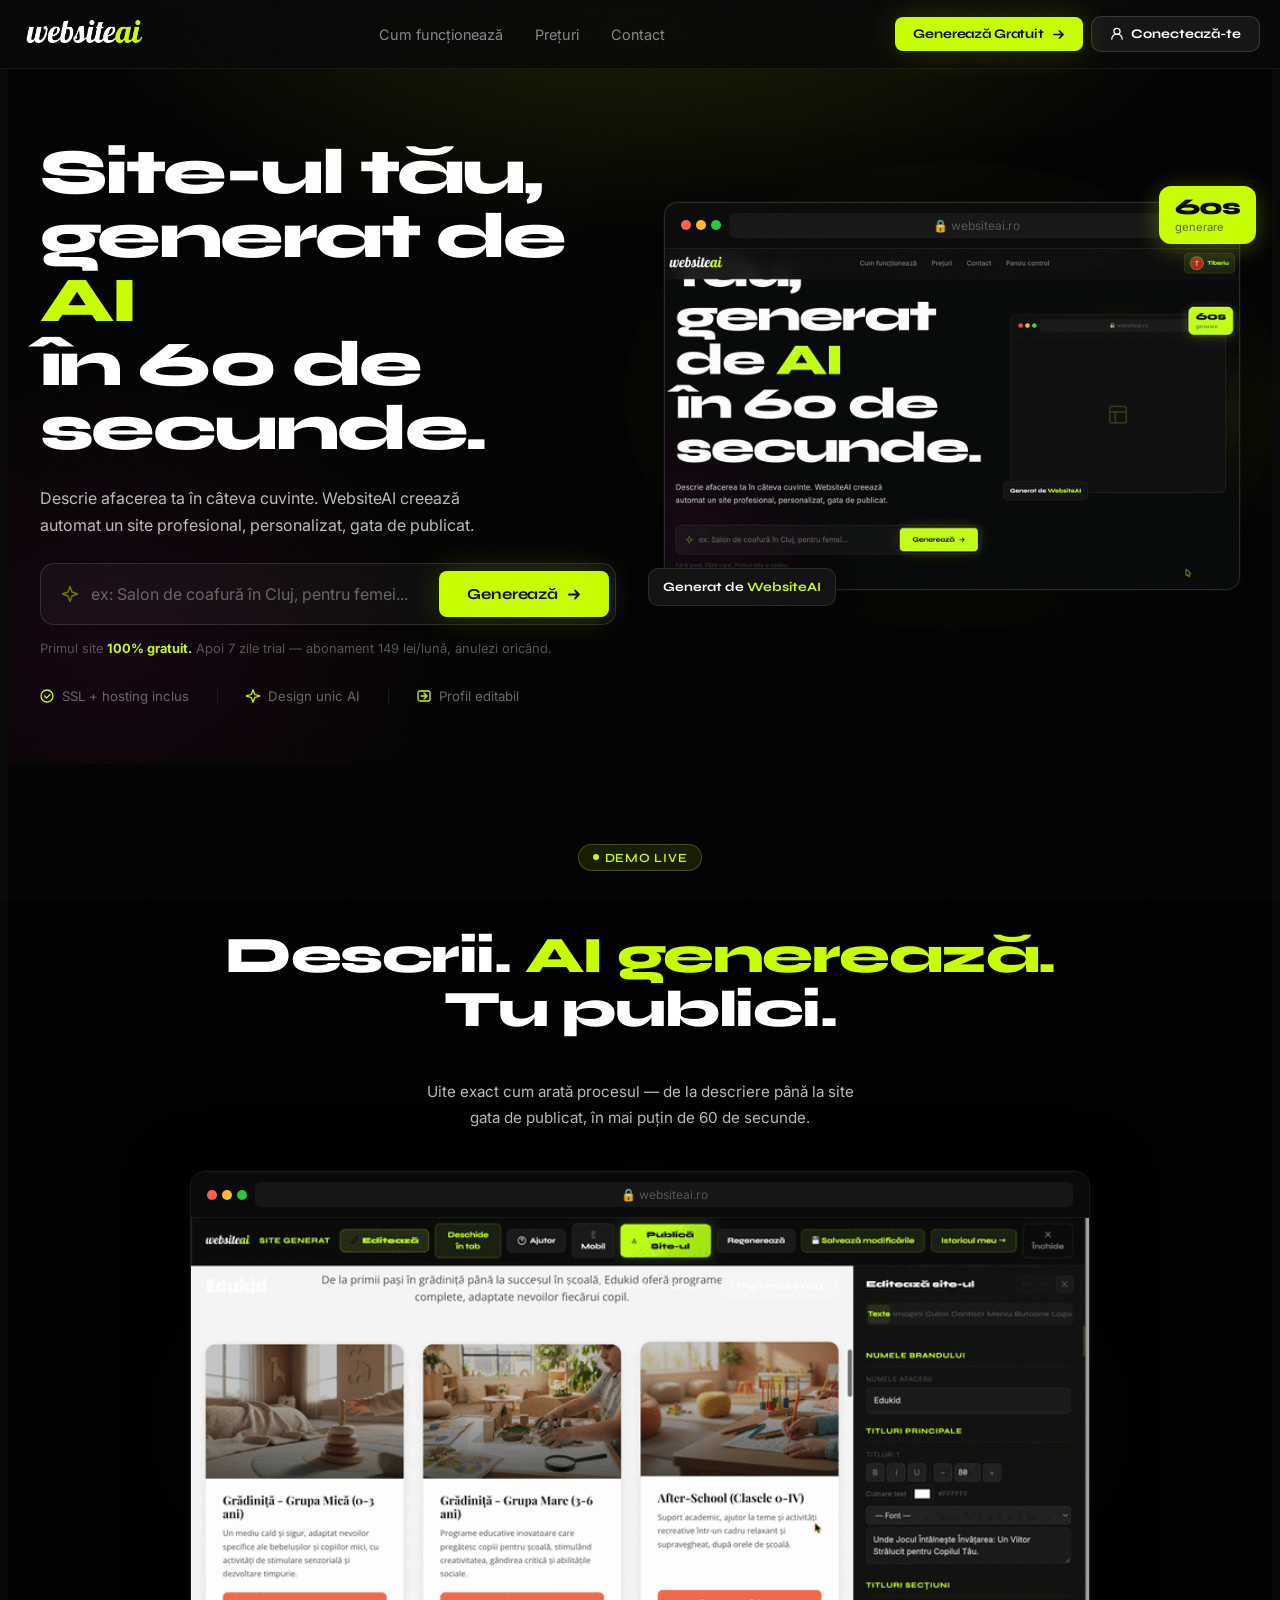
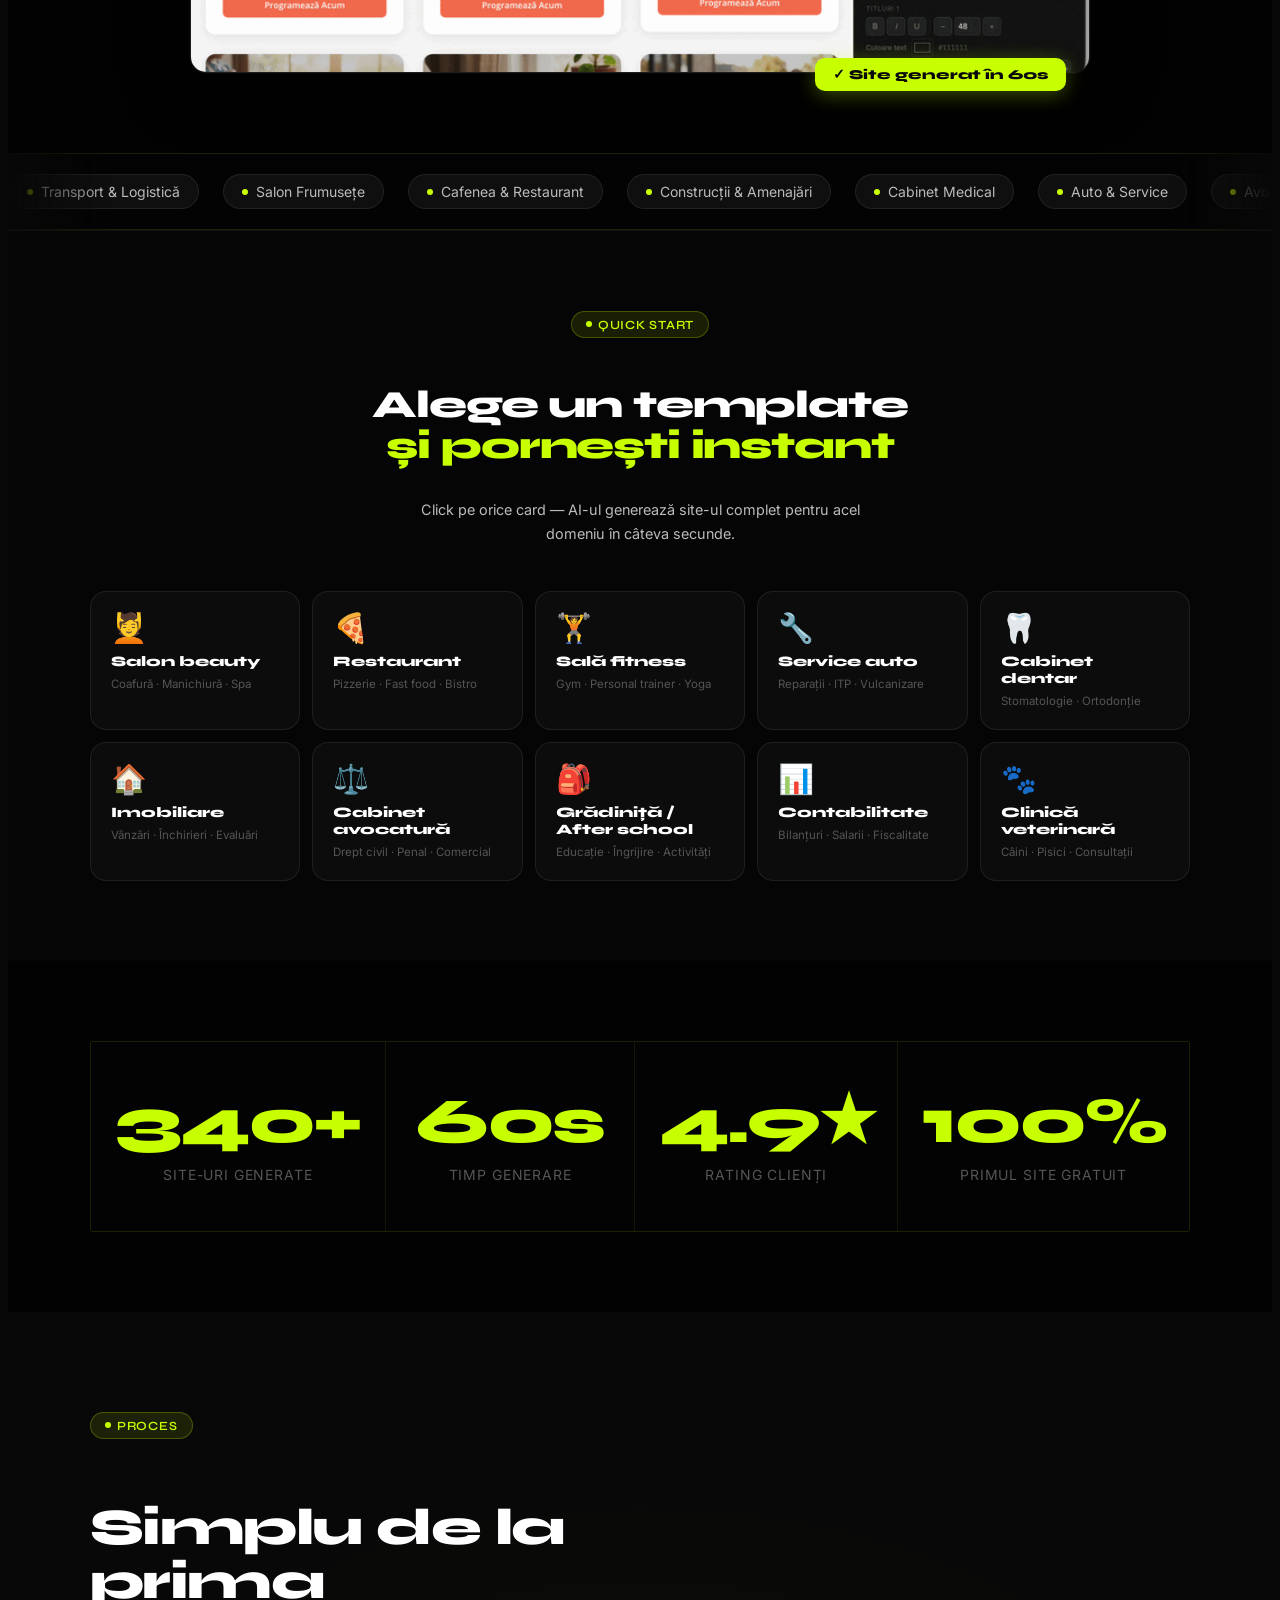
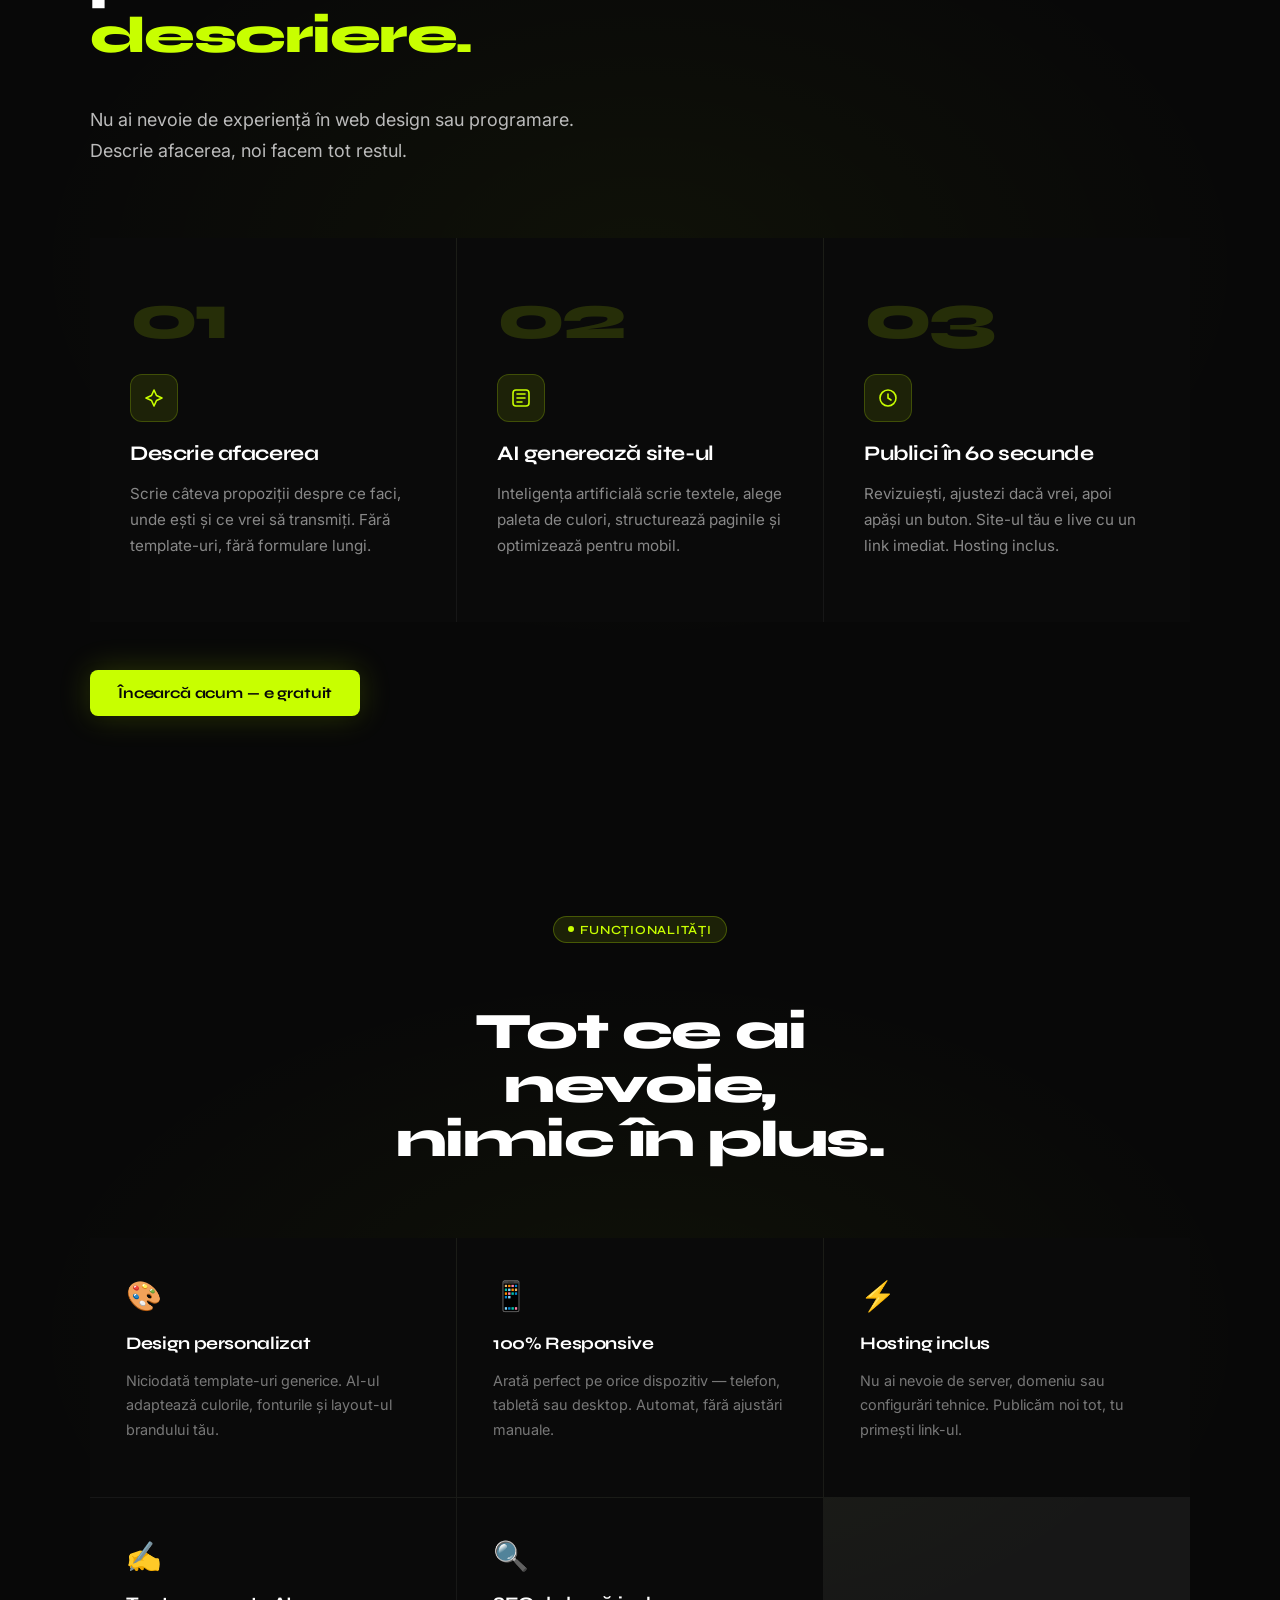
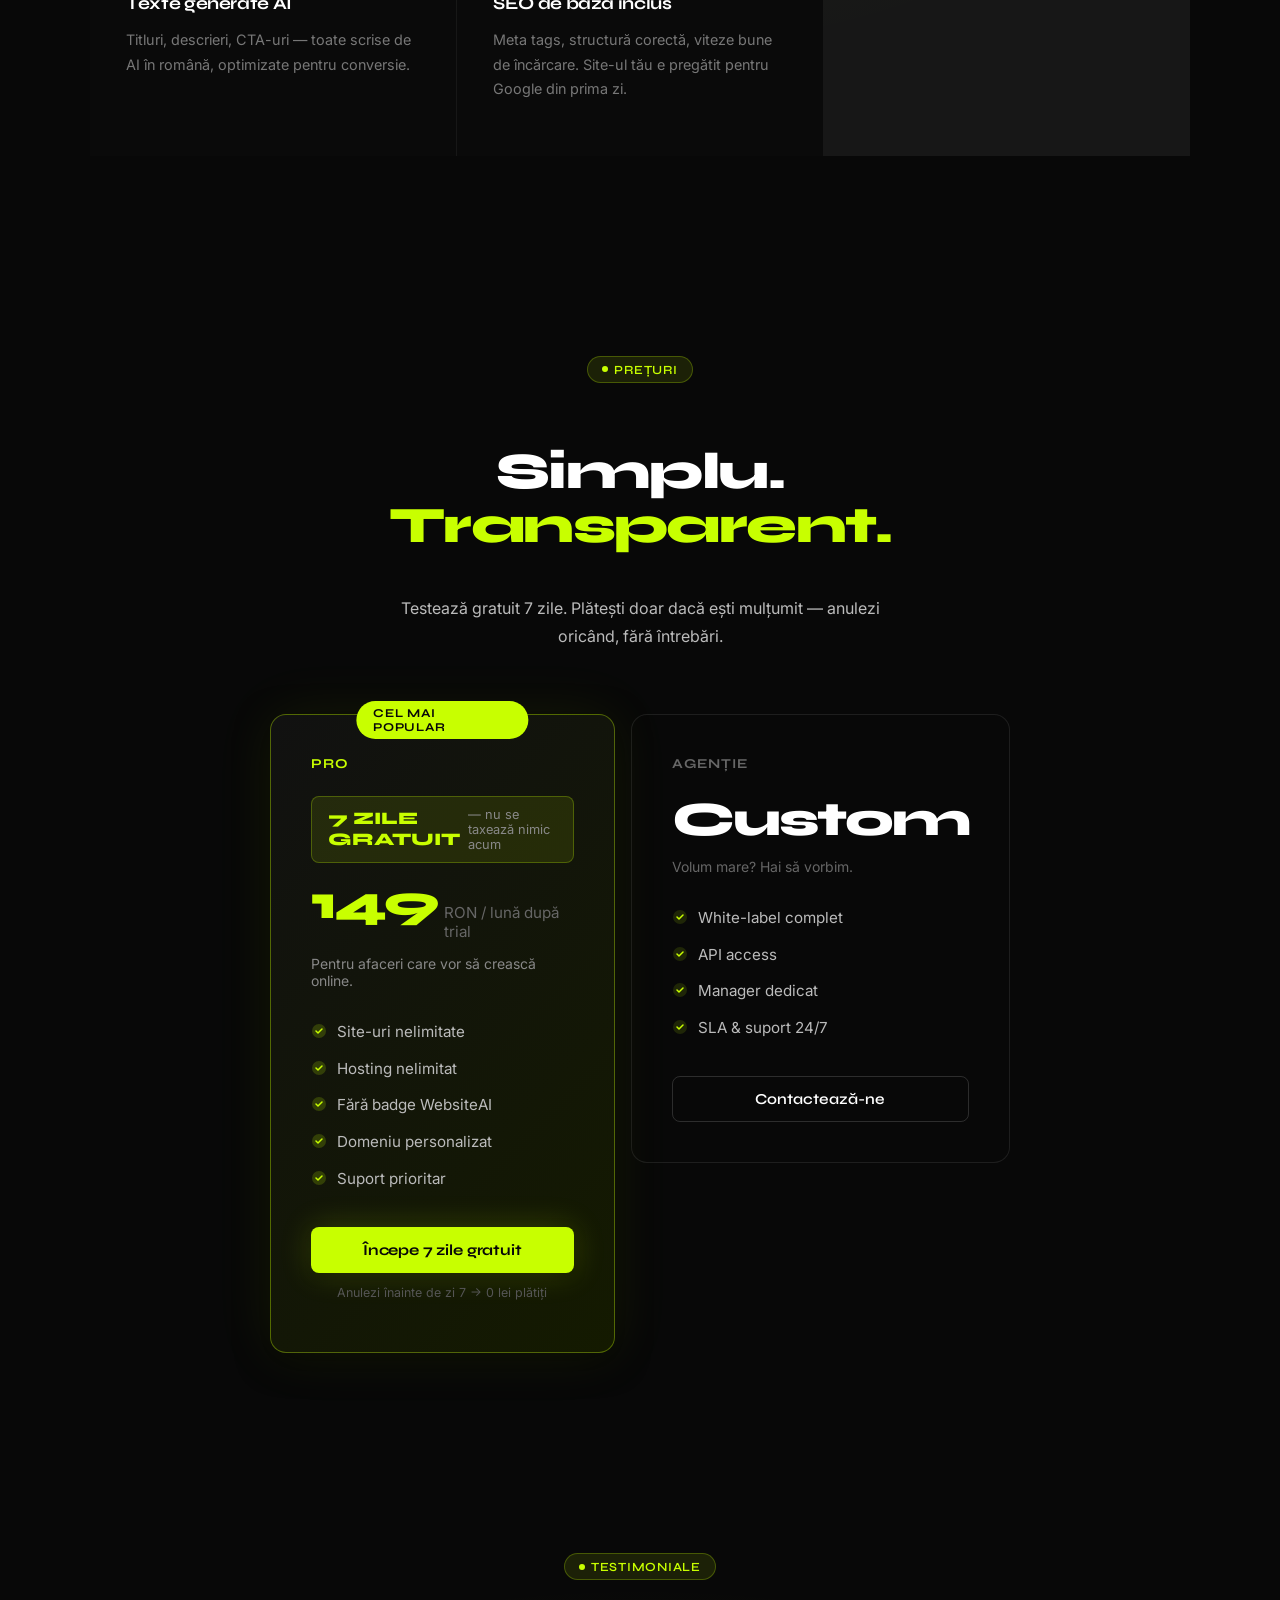
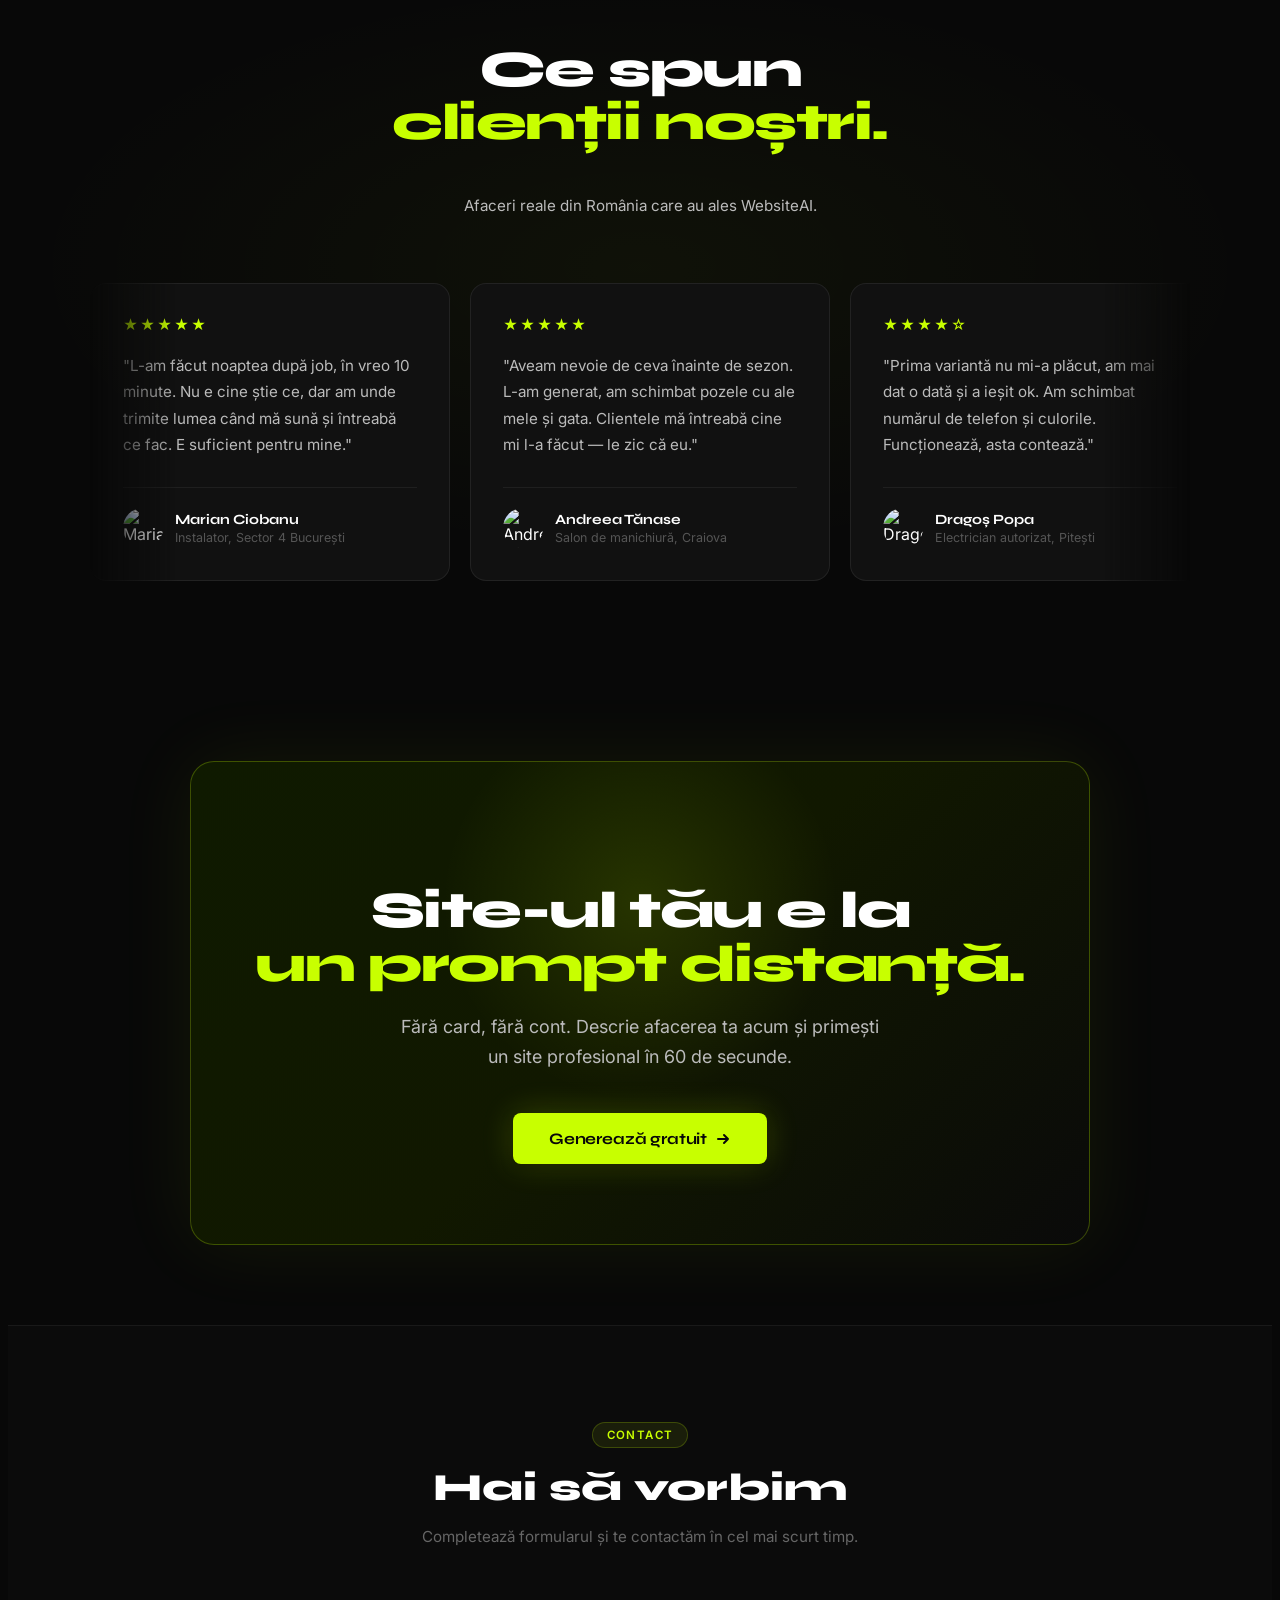
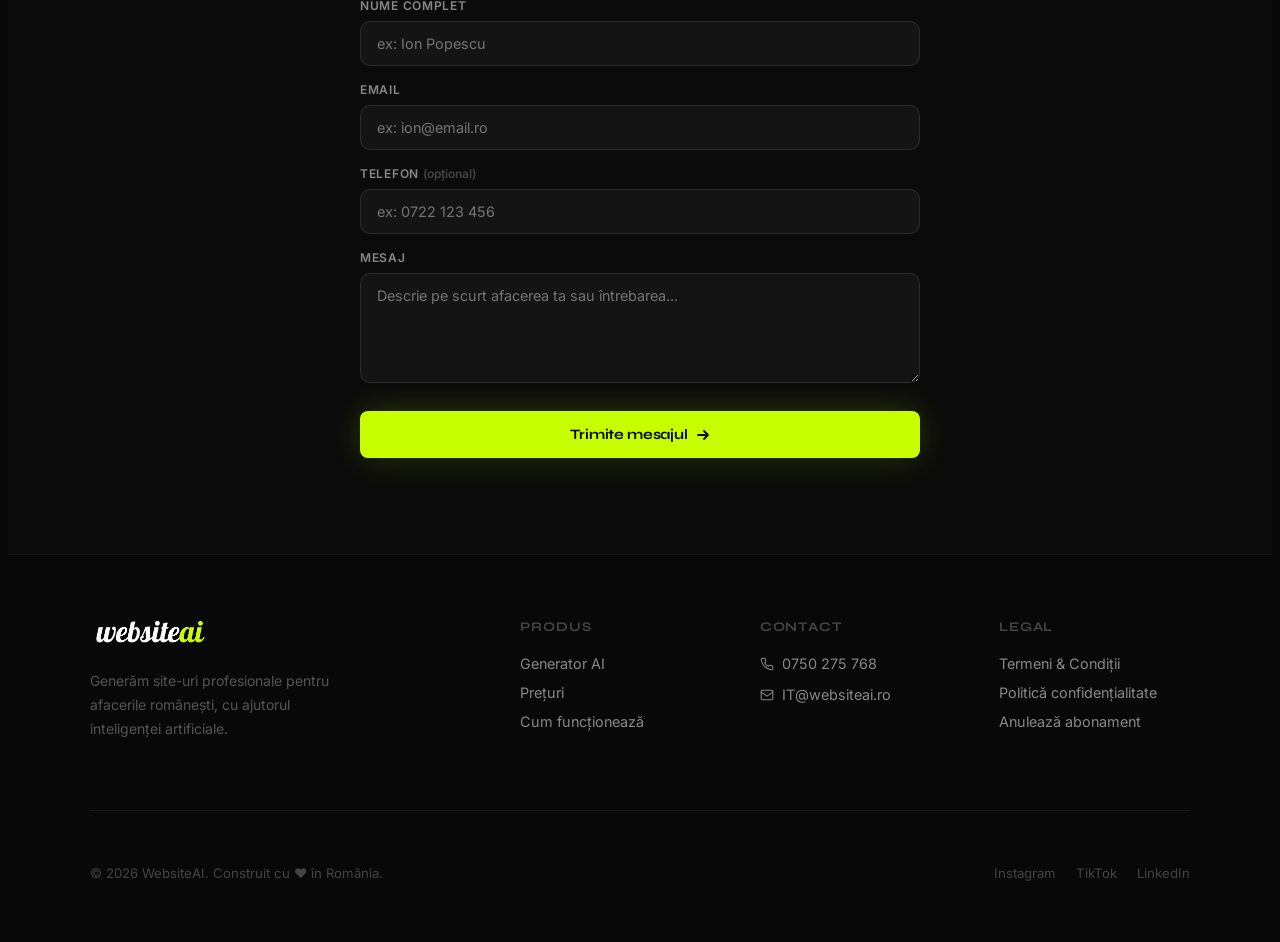
==== commit bed9cd02: "Center loading step checklist" ====
--- a/index.html
+++ b/index.html
@@ -2094,7 +2094,7 @@
     </div>
 
     <!-- Step checklist -->
-    <div style="width:100%;max-width:340px;display:flex;flex-direction:column;gap:12px;">
+    <div style="width:100%;max-width:340px;display:flex;flex-direction:column;gap:12px;align-items:center;">
       <div class="load-step" id="lstep-0" style="display:flex;align-items:center;gap:12px;opacity:0.3;transition:opacity 0.4s;">
         <div class="lstep-icon" style="width:20px;height:20px;border-radius:50%;border:1.5px solid #333;flex-shrink:0;display:flex;align-items:center;justify-content:center;"></div>
         <span style="font-family:'Inter',sans-serif;font-size:0.82rem;color:#aaa;">Analiză descriere afacere</span>
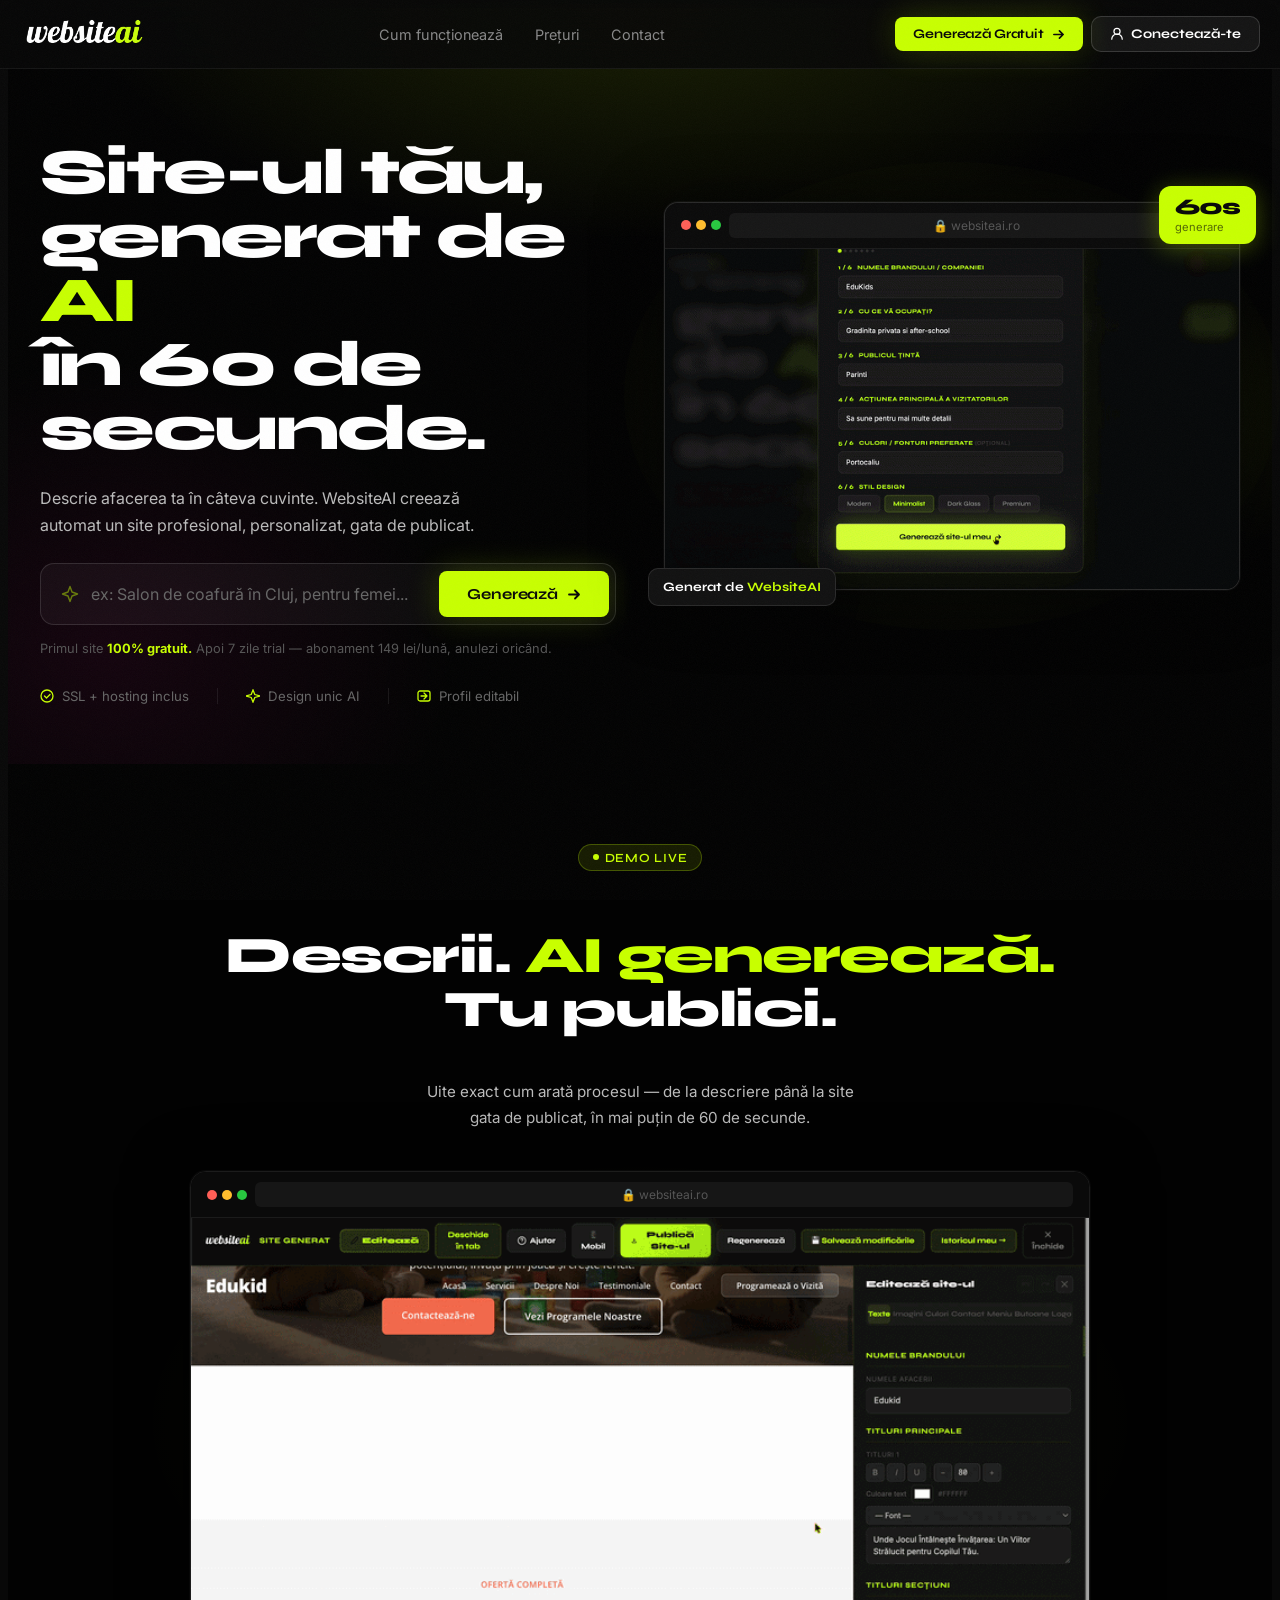
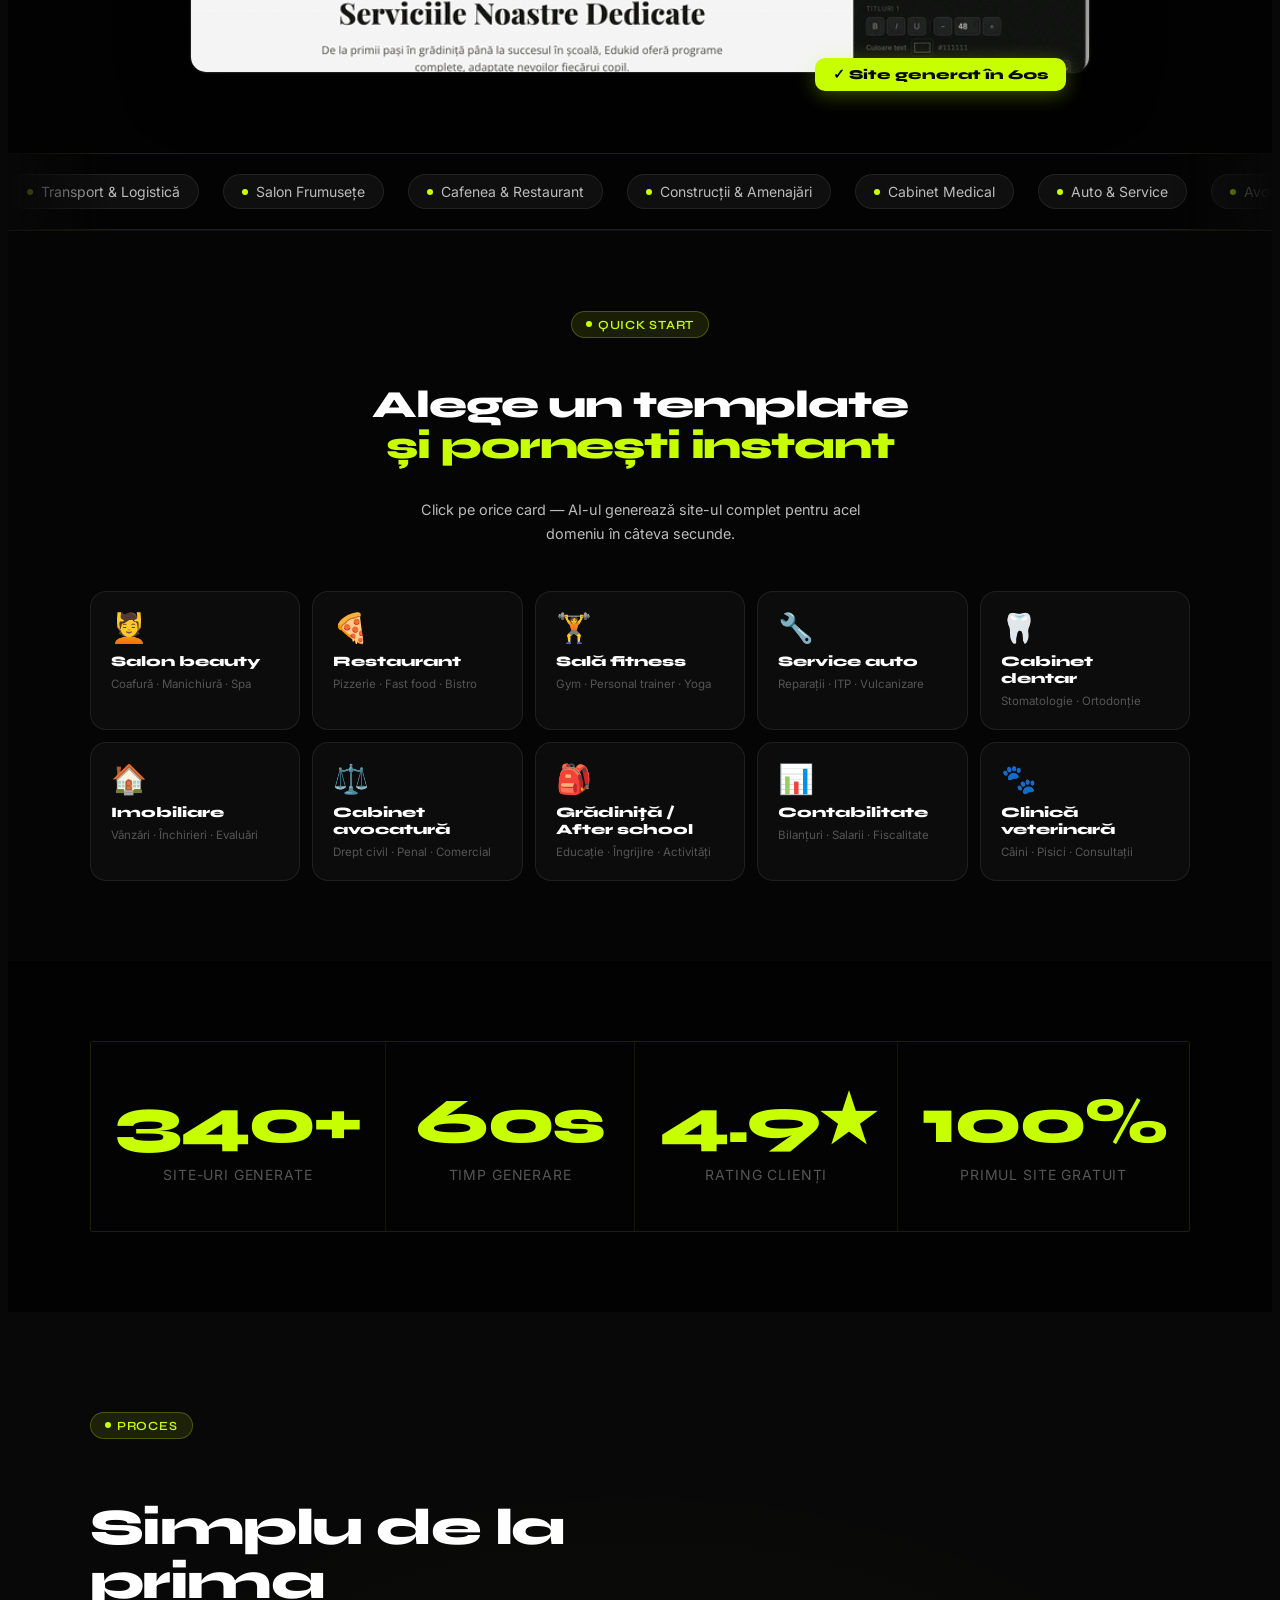
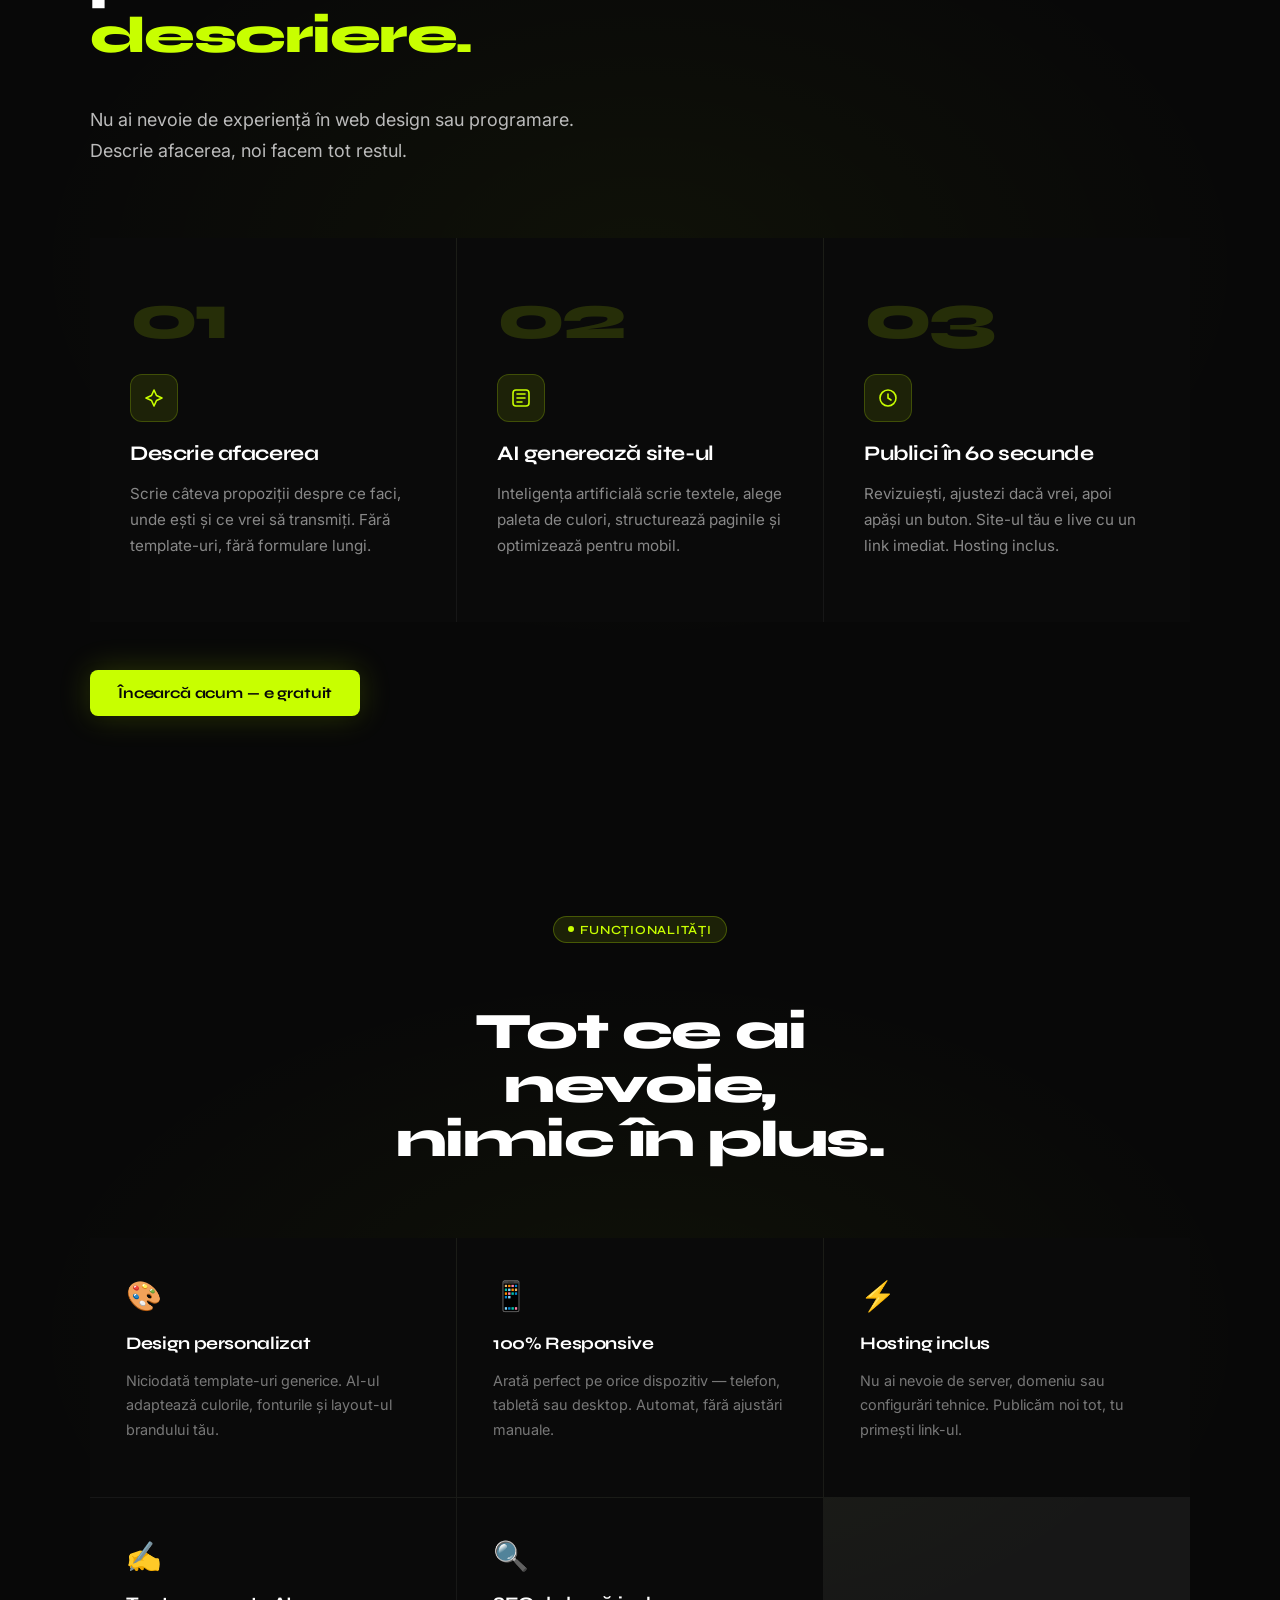
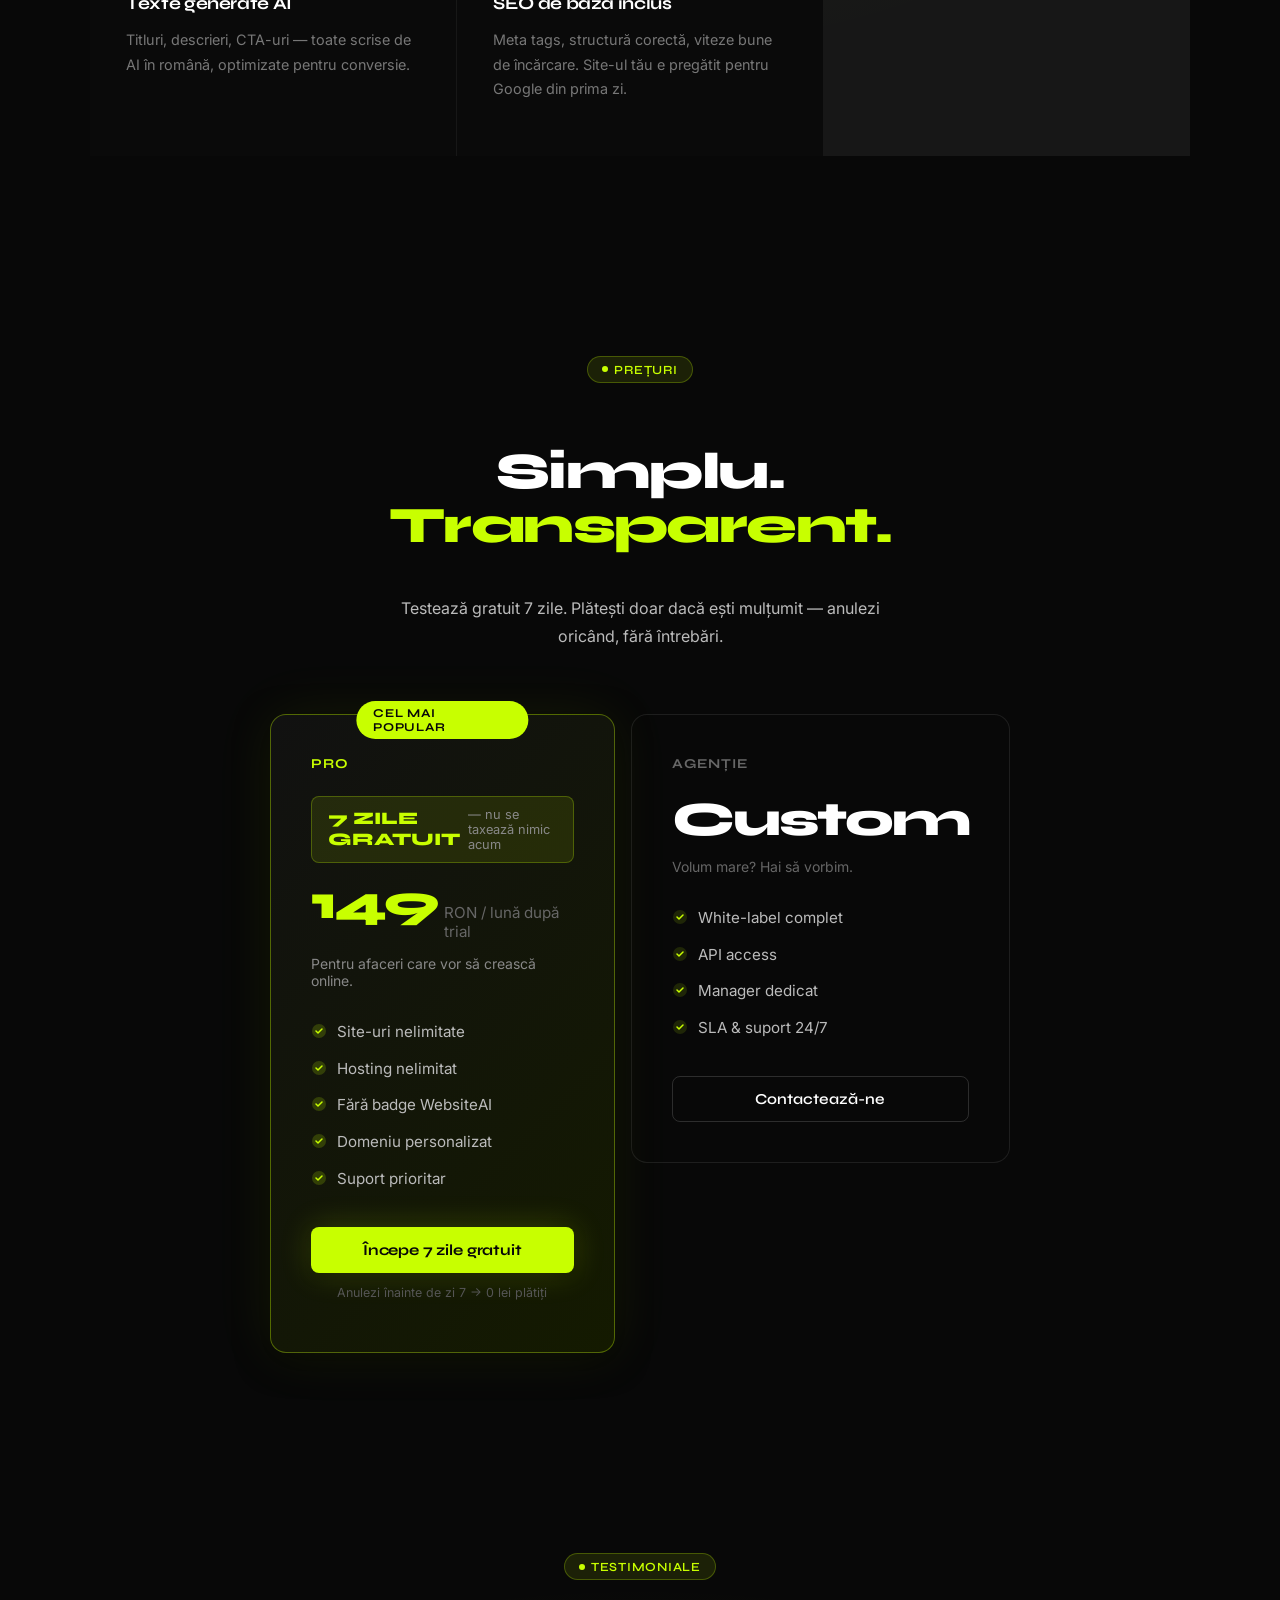
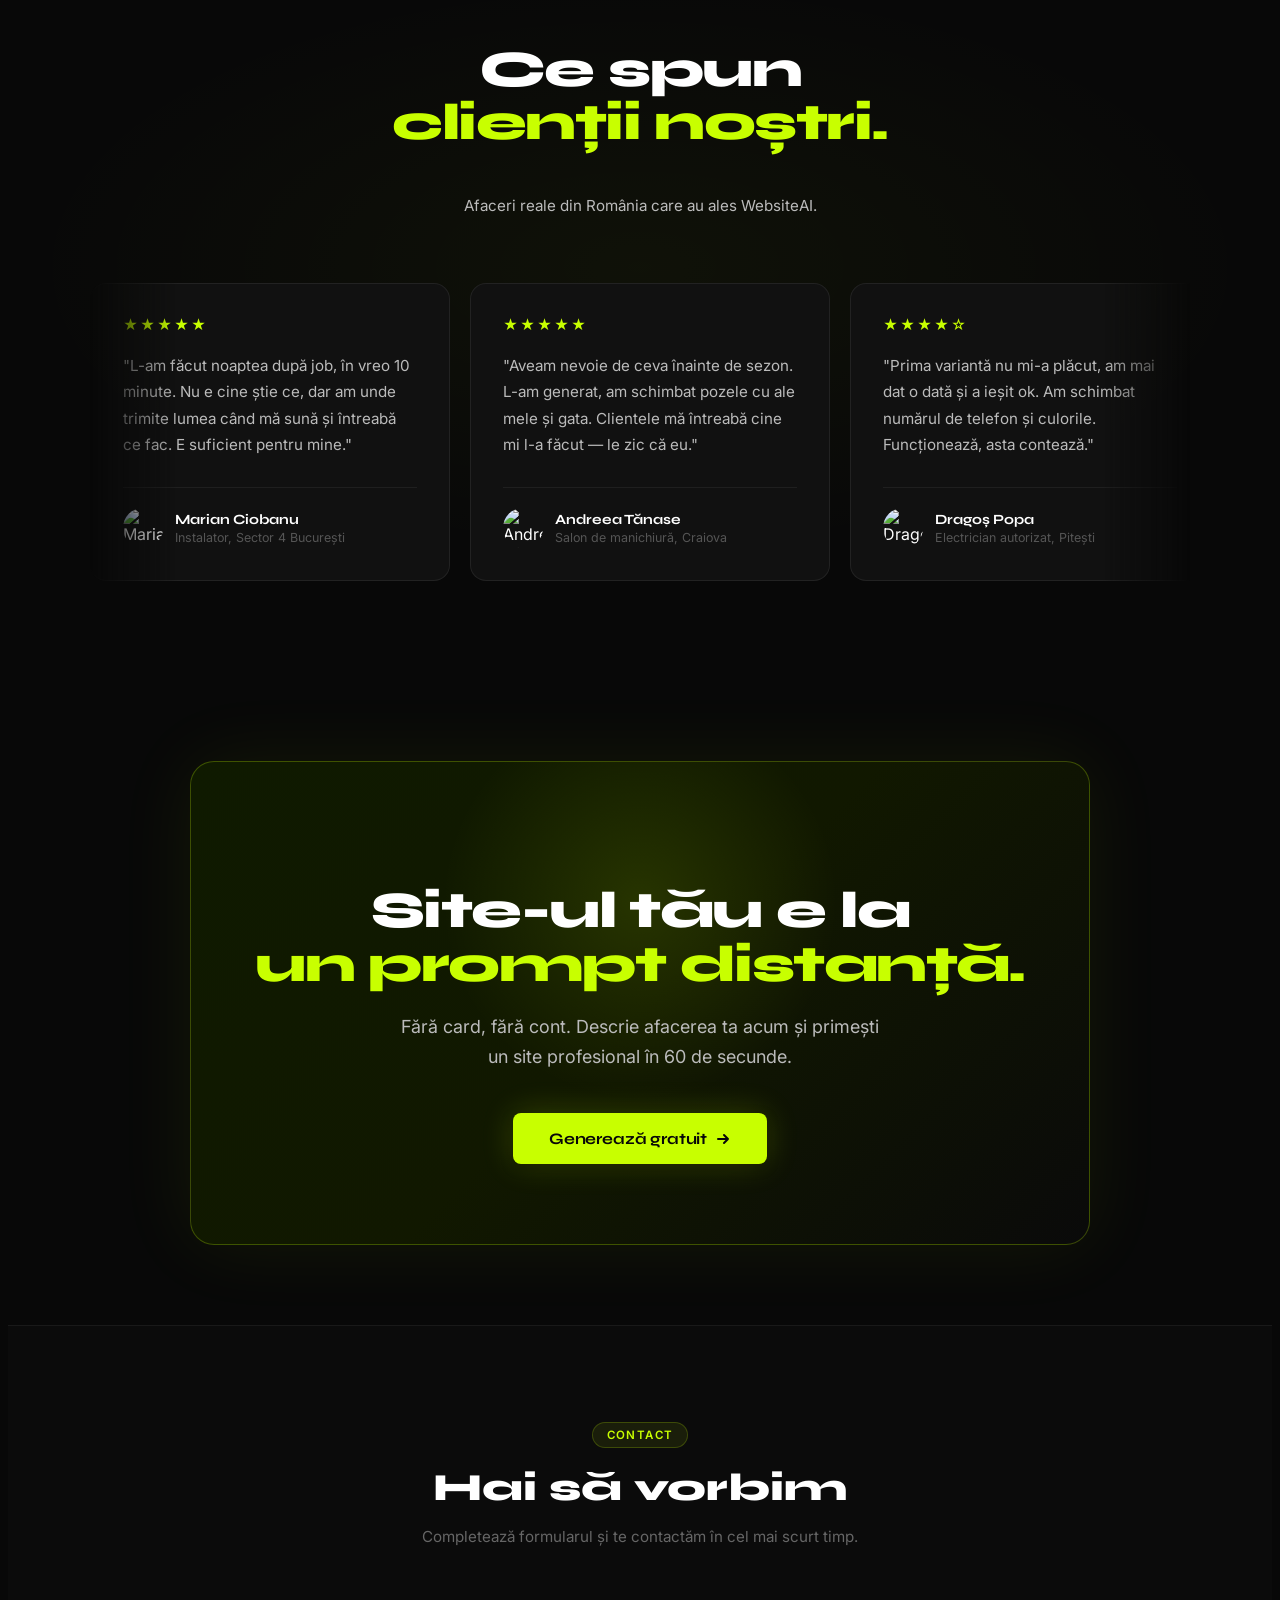
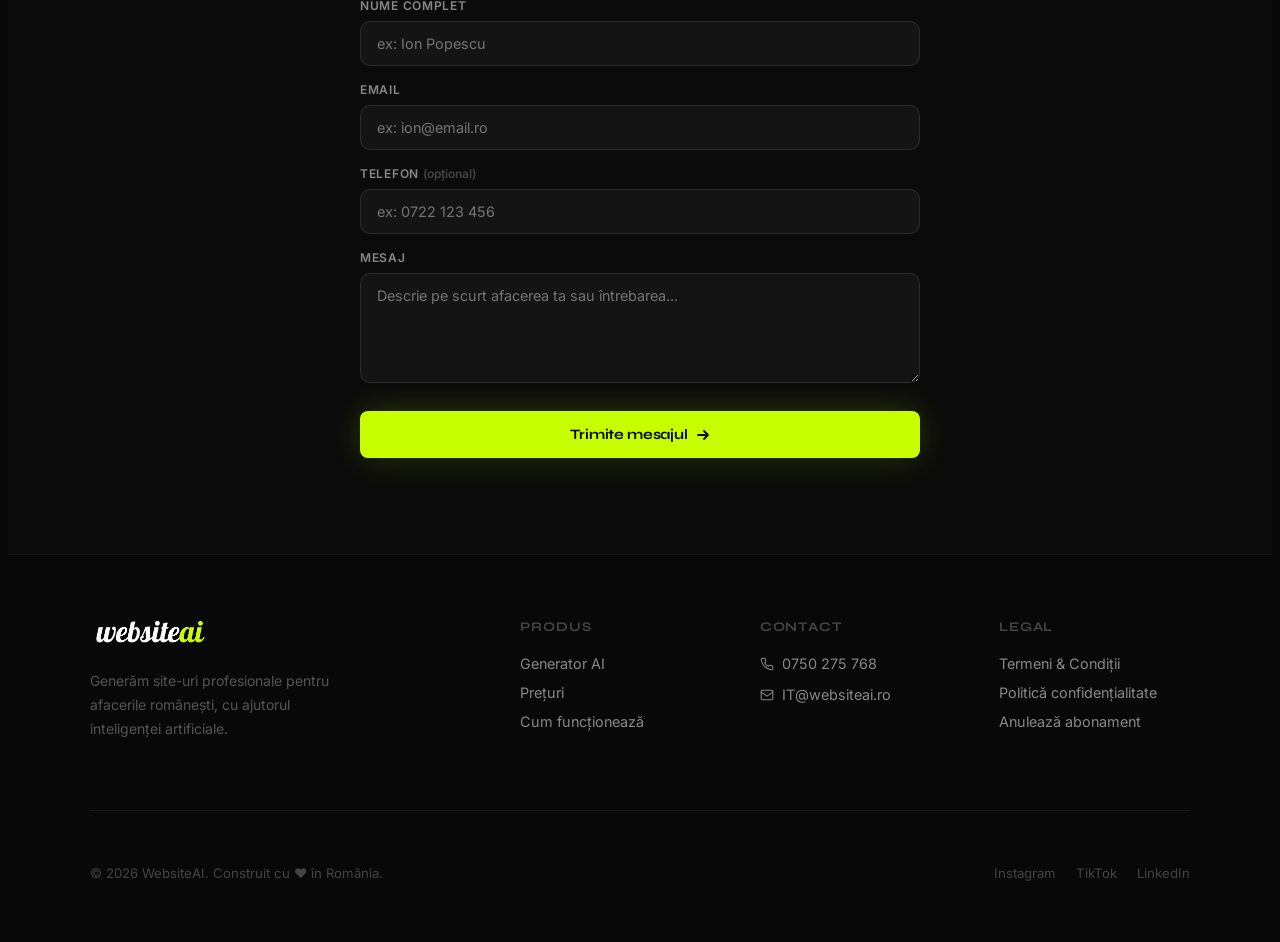
==== commit 6d0865c8: "Fix brand name replacement bug: require min 3 chars to prevent single-letter mass replace" ====
--- a/index.html
+++ b/index.html
@@ -4221,7 +4221,8 @@
     var _origBrand = brandName;
     var _brandNodes = [];
     var _origTitle = doc.title;
-    if (_origBrand) {
+    // Only do brand replacement if the detected name is at least 3 chars (prevents single-letter disasters)
+    if (_origBrand && _origBrand.length >= 3) {
       var _bWalker = doc.createTreeWalker(doc.body, NodeFilter.SHOW_TEXT, null);
       var _bNode;
       while (_bNode = _bWalker.nextNode()) {
@@ -4238,7 +4239,7 @@
       value: brandName,
       type: 'text',
       onInput: function(val) {
-        if (!val.trim() || !_origBrand) return;
+        if (!val.trim() || !_origBrand || _origBrand.length < 3) return;
         // Replace from snapshotted originals — prevents cascading partial matches
         _brandNodes.forEach(function(entry) {
           if (entry.node.parentNode) {
